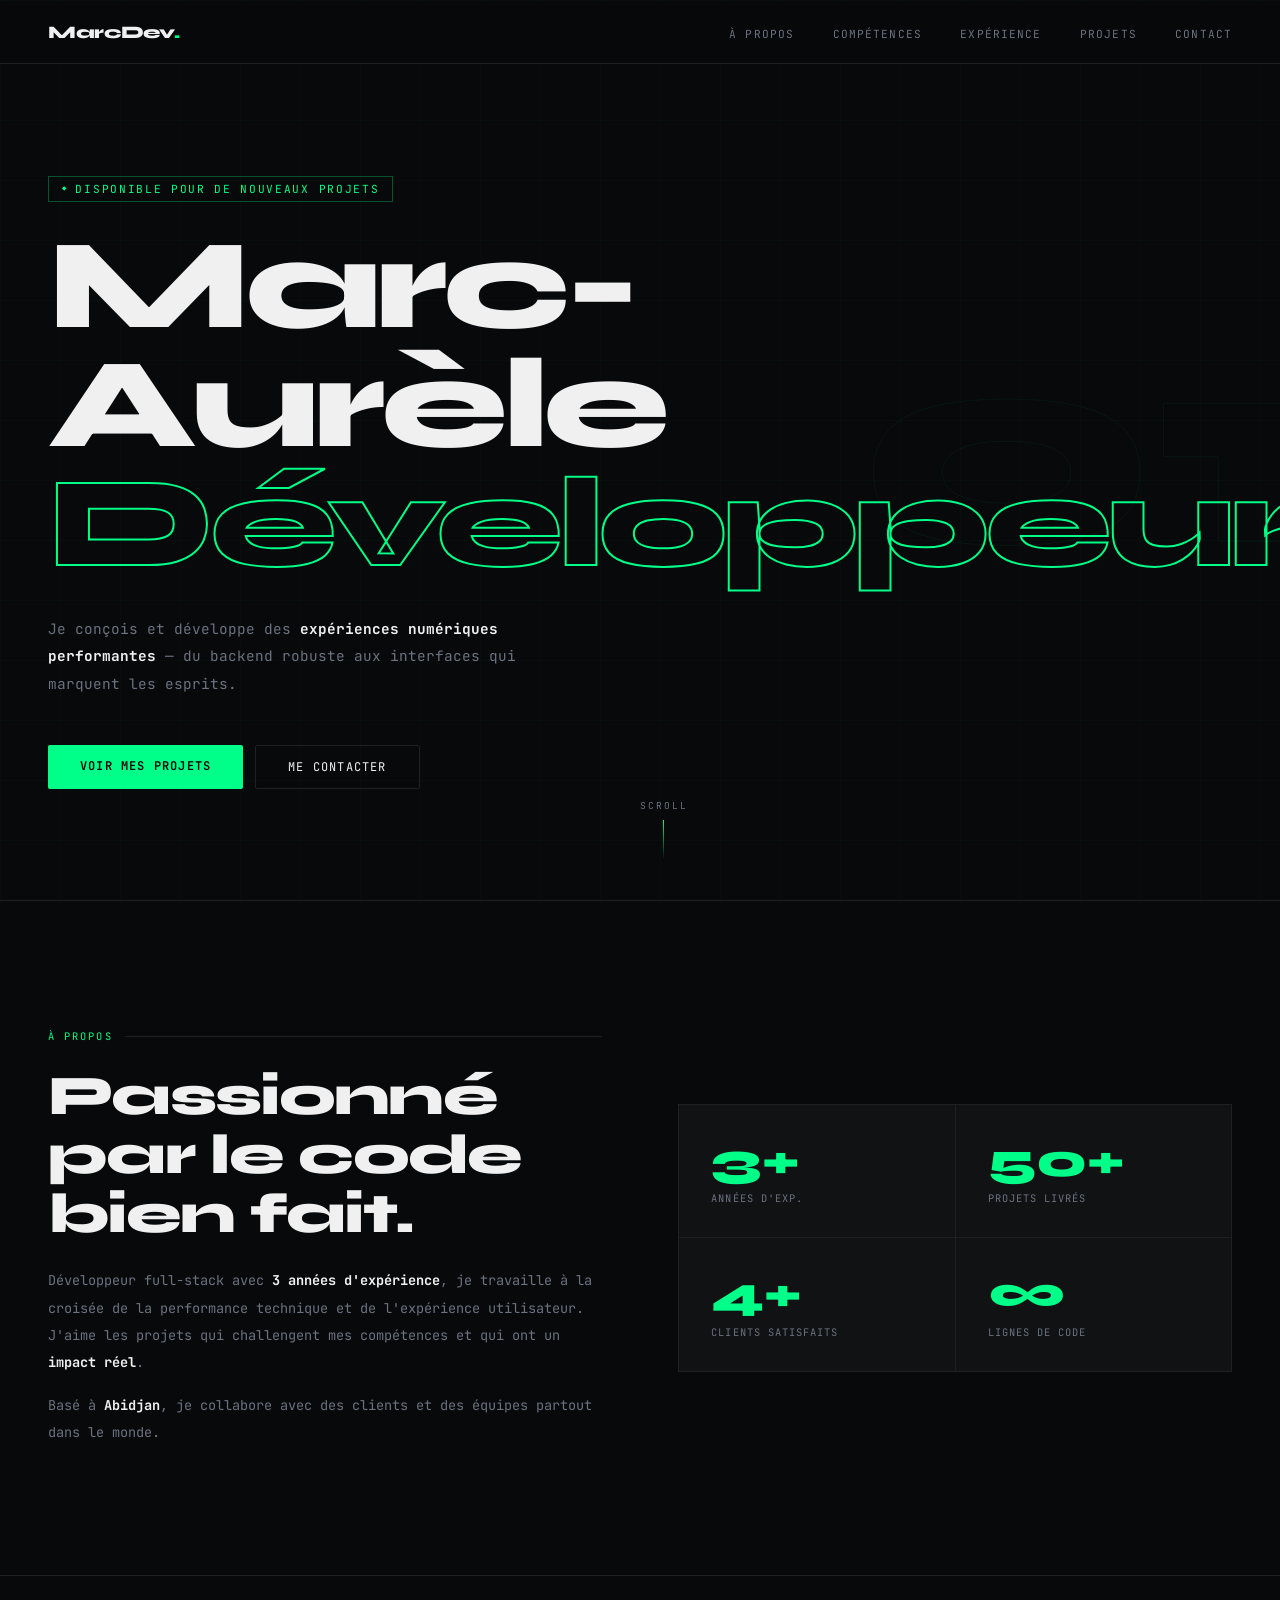
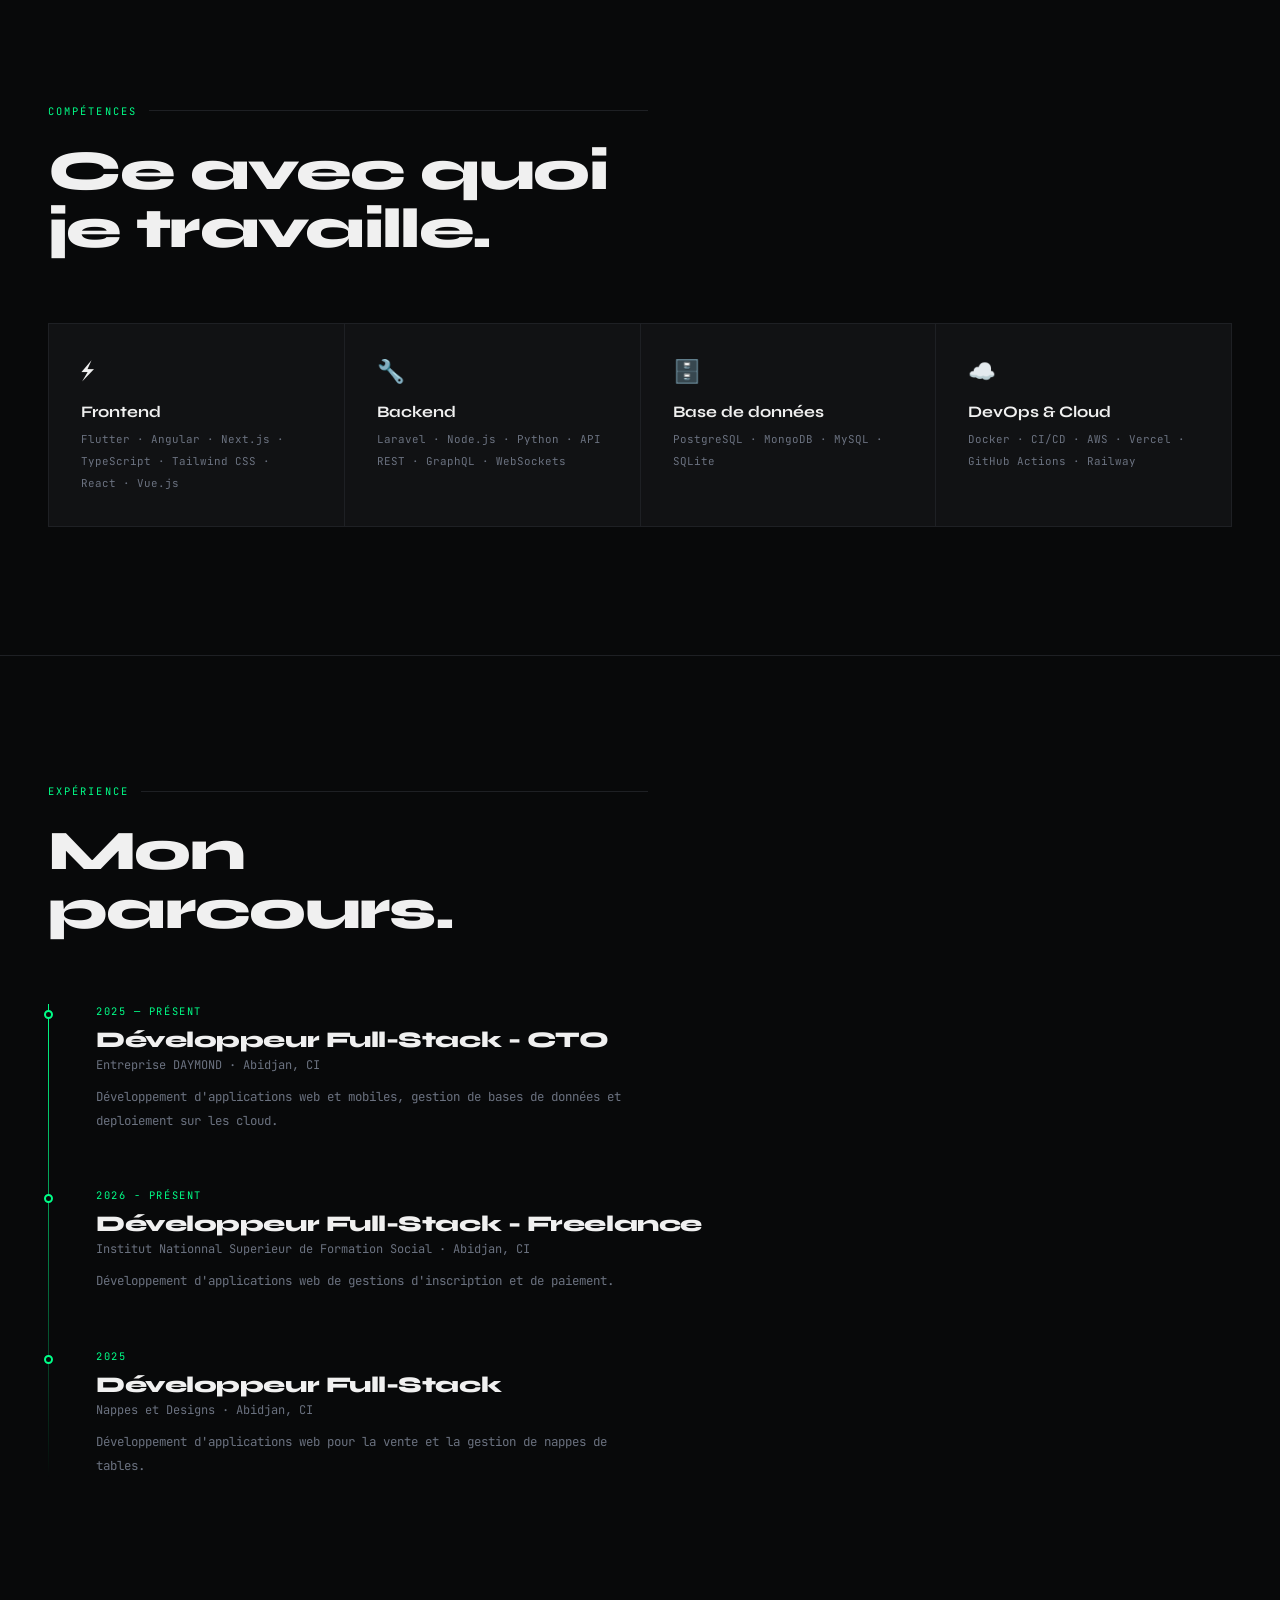
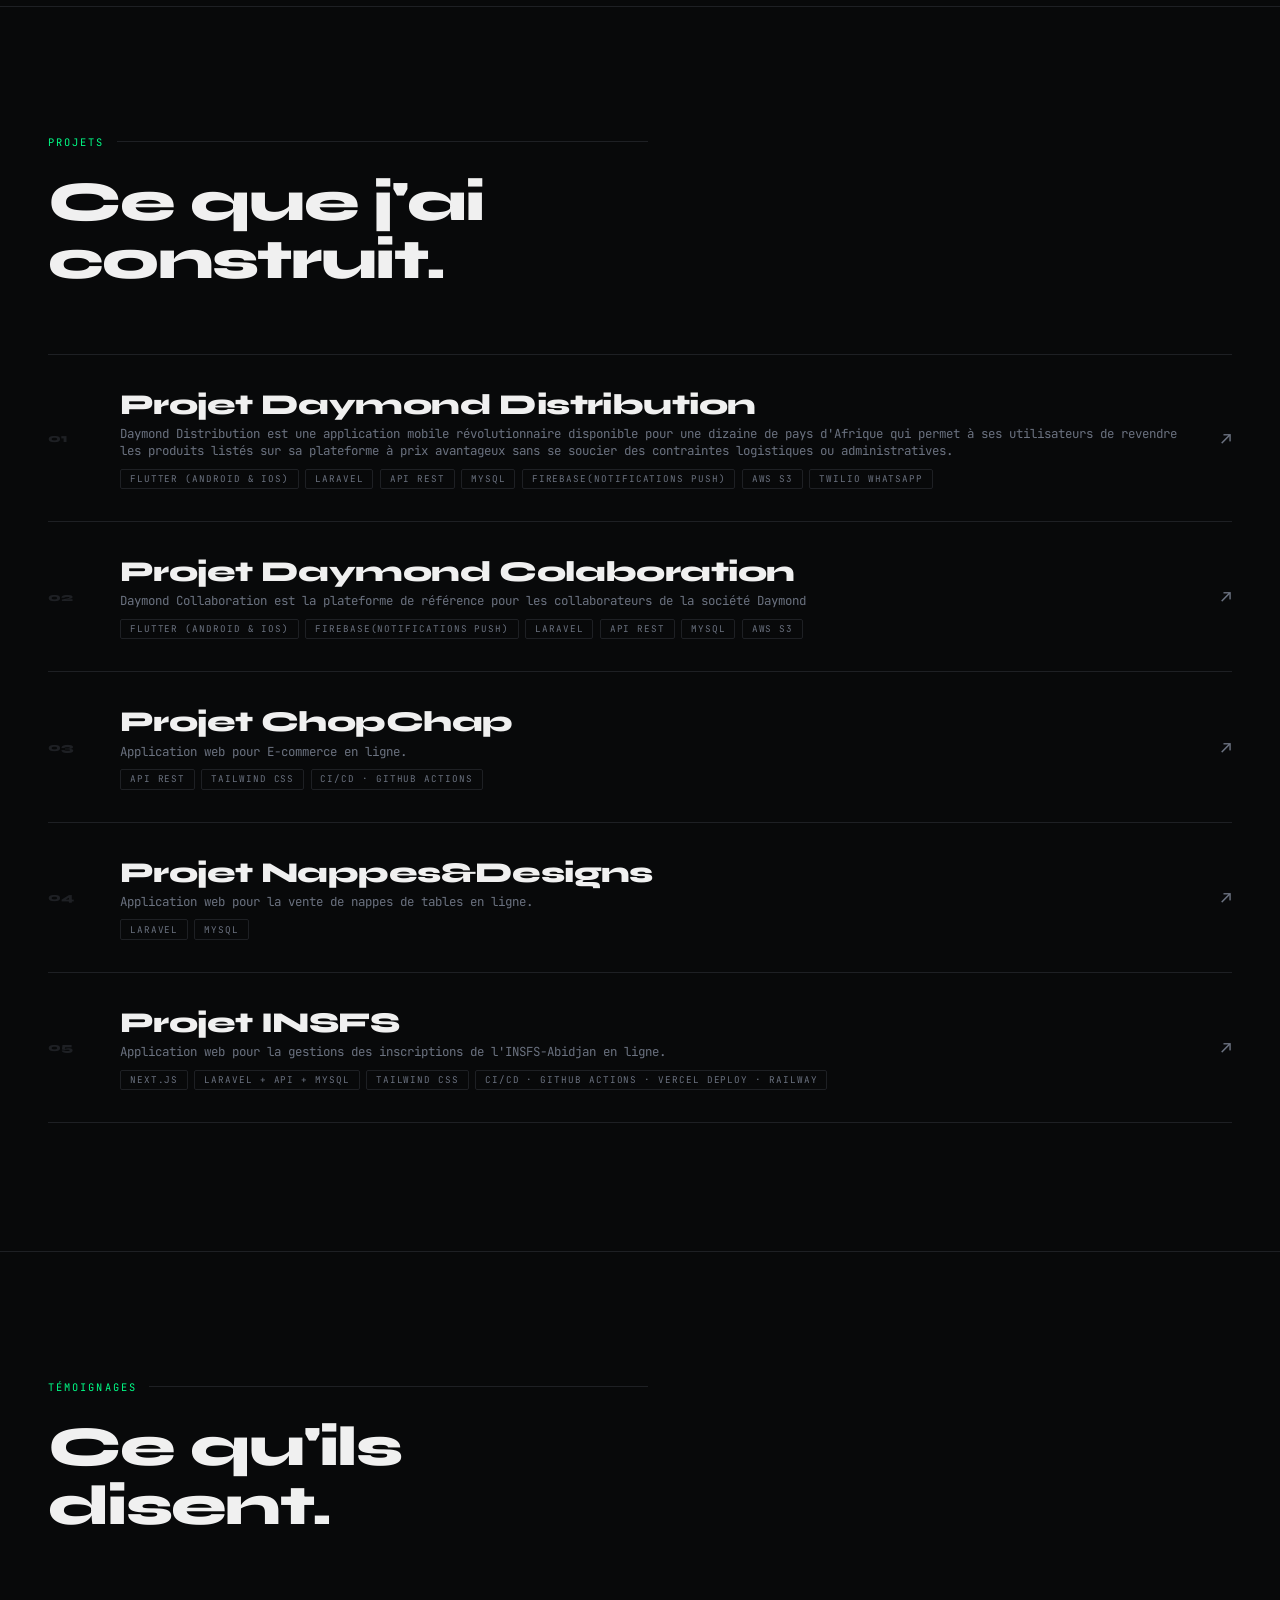
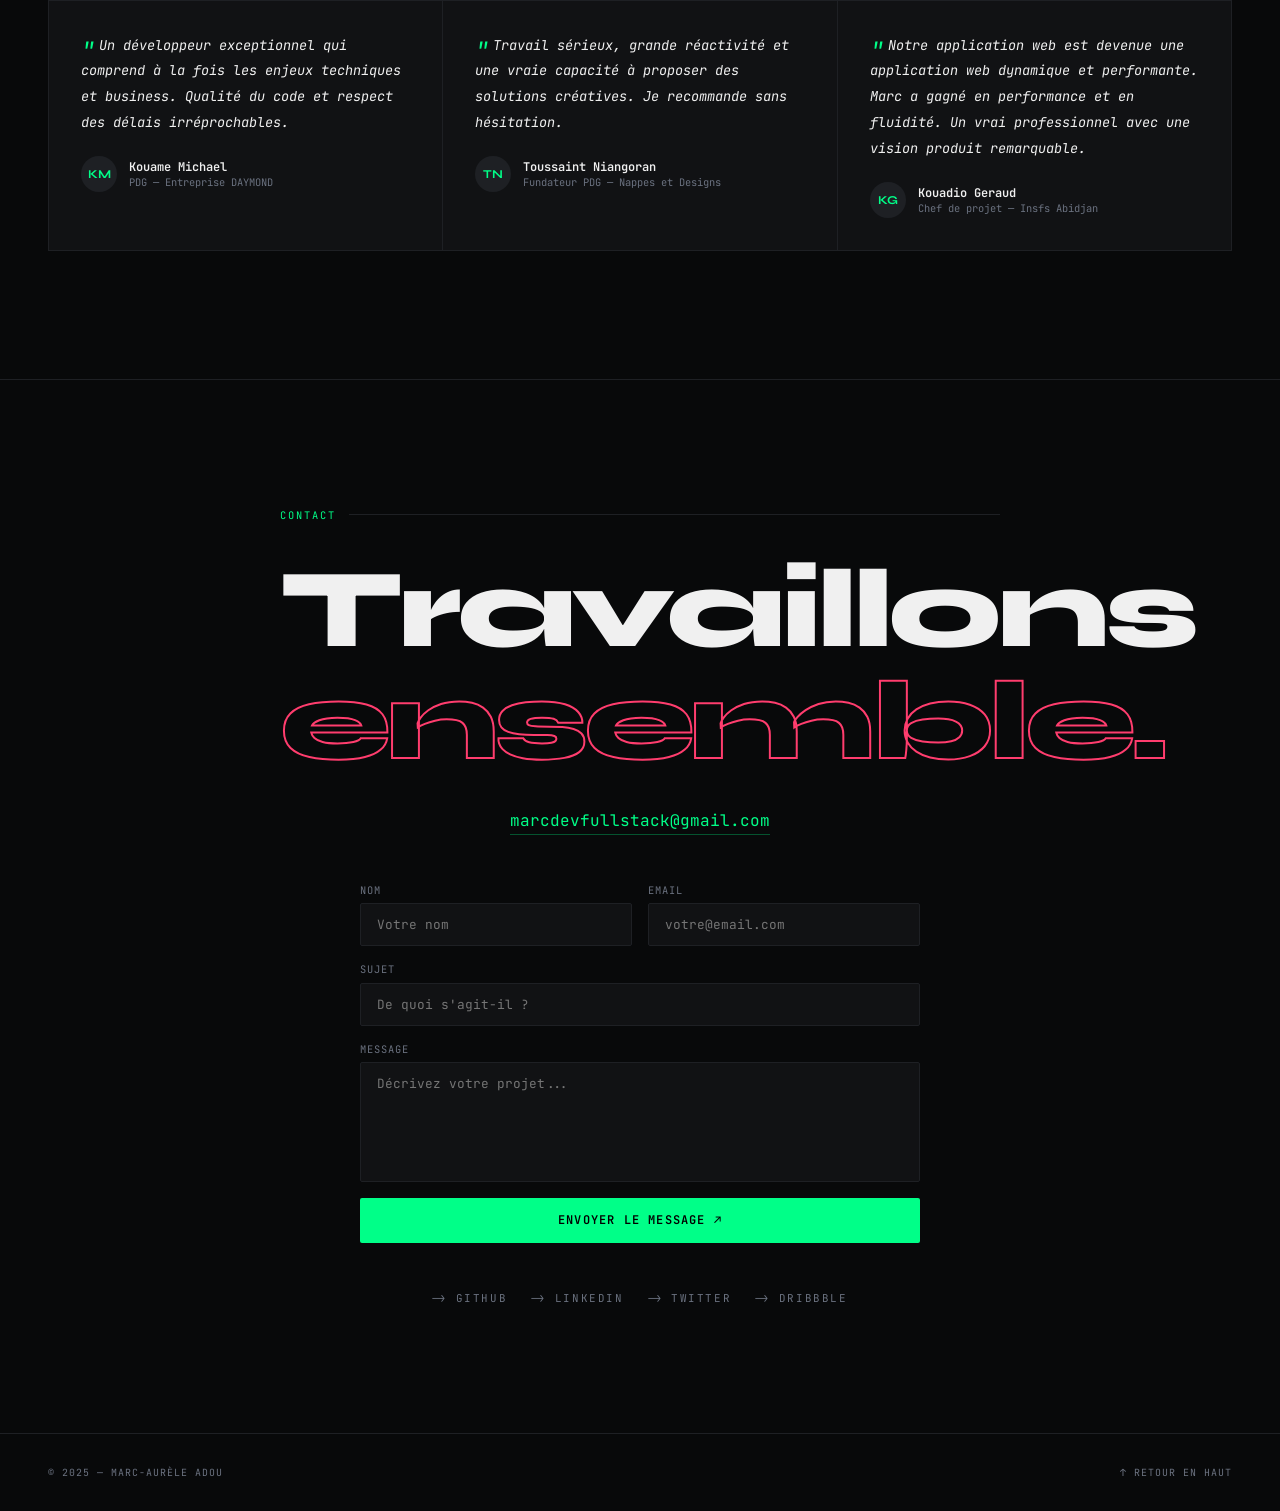
==== index.html @ 82301403 "Premier commit" ====
<!DOCTYPE html>
<html lang="fr">
<head>
  <meta charset="UTF-8" />
  <meta name="viewport" content="width=device-width, initial-scale=1.0" />
  <title>Portfolio — MarcDev - Développeur Full-Stack</title>
  <link href="https://fonts.googleapis.com/css2?family=Syne:wght@400;700;800&family=JetBrains+Mono:wght@300;400;600&display=swap" rel="stylesheet" />
  <style>
    *, *::before, *::after { box-sizing: border-box; margin: 0; padding: 0; }

    :root {
      --bg: #08090a;
      --surface: #111214;
      --border: #1e2024;
      --accent: #00ff88;
      --accent2: #ff3d6e;
      --text: #f0f0f0;
      --muted: #6b7280;
      --display: 'Syne', sans-serif;
      --mono: 'JetBrains Mono', monospace;
      --px: clamp(1.25rem, 5vw, 3rem);
      --section-py: clamp(4rem, 10vw, 8rem);
    }

    html { scroll-behavior: smooth; }
    body { background: var(--bg); color: var(--text); font-family: var(--mono); overflow-x: hidden; }

    ::-webkit-scrollbar { width: 3px; }
    ::-webkit-scrollbar-track { background: var(--bg); }
    ::-webkit-scrollbar-thumb { background: var(--accent); border-radius: 2px; }

    /* GRID BG */
    .grid-bg {
      position: fixed; inset: 0; pointer-events: none; z-index: 0;
      background-image:
        linear-gradient(rgba(0,255,136,0.025) 1px, transparent 1px),
        linear-gradient(90deg, rgba(0,255,136,0.025) 1px, transparent 1px);
      background-size: 60px 60px;
    }

    /* CURSOR – desktop only */
    @media (hover: hover) { body { cursor: none; } .cursor, .cursor-ring { display: block; } }
    .cursor {
      display: none; position: fixed; width: 10px; height: 10px;
      background: var(--accent); border-radius: 50%; pointer-events: none; z-index: 9999;
      transform: translate(-50%,-50%); mix-blend-mode: difference;
      transition: width .2s, height .2s;
    }
    .cursor-ring {
      display: none; position: fixed; width: 34px; height: 34px;
      border: 1px solid rgba(0,255,136,.5); border-radius: 50%;
      pointer-events: none; z-index: 9998; transform: translate(-50%,-50%);
    }
    body.hovering .cursor { width: 18px; height: 18px; }

    /* PROGRESS */
    #progress {
      position: fixed; top: 0; left: 0; height: 2px; z-index: 200; width: 0%;
      background: linear-gradient(90deg, var(--accent), var(--accent2));
      transition: width .1s linear;
    }

    /* NAV */
    nav {
      position: fixed; top: 2px; left: 0; right: 0; z-index: 100;
      display: flex; align-items: center; justify-content: space-between;
      padding: 1.25rem var(--px);
      border-bottom: 1px solid var(--border);
      backdrop-filter: blur(20px);
      background: rgba(8,9,10,.85);
    }
    .nav-logo { font-family: var(--display); font-weight: 800; font-size: 1.1rem; letter-spacing: -.02em; text-decoration: none; color: var(--text); }
    .nav-logo span { color: var(--accent); }
    .nav-links { display: flex; gap: clamp(1rem,3vw,2.5rem); list-style: none; }
    .nav-links a { color: var(--muted); text-decoration: none; font-size: .7rem; letter-spacing: .1em; text-transform: uppercase; transition: color .2s; }
    .nav-links a:hover { color: var(--accent); }

    /* Hamburger */
    .hamburger { display: none; flex-direction: column; gap: 5px; background: none; border: none; cursor: pointer; padding: 4px; }
    .hamburger span { display: block; width: 22px; height: 1.5px; background: var(--text); transition: all .3s; }
    .hamburger.open span:nth-child(1) { transform: translateY(6.5px) rotate(45deg); }
    .hamburger.open span:nth-child(2) { opacity: 0; }
    .hamburger.open span:nth-child(3) { transform: translateY(-6.5px) rotate(-45deg); }

    /* Mobile menu overlay */
    .mobile-menu {
      display: none; position: fixed; inset: 0; z-index: 99;
      background: rgba(8,9,10,.97); backdrop-filter: blur(20px);
      flex-direction: column; align-items: center; justify-content: center; gap: 2.5rem;
    }
    .mobile-menu.open { display: flex; }
    .mobile-menu a { font-family: var(--display); font-size: clamp(2rem,8vw,3.5rem); font-weight: 800; color: var(--text); text-decoration: none; letter-spacing: -.03em; transition: color .2s; }
    .mobile-menu a:hover { color: var(--accent); }

    @media (max-width: 640px) { .nav-links { display: none; } .hamburger { display: flex; } }

    /* ── HERO ── */
    #hero {
      min-height: 100vh; display: flex; align-items: center;
      padding: clamp(6rem,14vw,8rem) var(--px) clamp(3rem,6vw,4rem);
      position: relative; overflow: hidden; z-index: 1;
    }
    .hero-bg-num {
      position: absolute; right: -2vw; top: 50%; transform: translateY(-50%);
      font-family: var(--display); font-size: clamp(8rem,22vw,24rem); font-weight: 800;
      color: transparent; -webkit-text-stroke: 1px rgba(0,255,136,.06);
      pointer-events: none; user-select: none; line-height: 1;
    }
    .hero-content { max-width: min(900px,100%); }
    .hero-badge {
      display: inline-flex; align-items: center; gap: .5rem;
      font-size: clamp(.6rem,1.5vw,.7rem); letter-spacing: .15em; text-transform: uppercase;
      color: var(--accent); border: 1px solid rgba(0,255,136,.3); padding: .3rem .8rem;
      margin-bottom: 1.5rem; animation: fadeUp .8s ease both;
    }
    .hero-badge::before { content: '◆'; font-size: .45rem; }
    h1 {
      font-family: var(--display); font-weight: 800; line-height: .93; letter-spacing: -.04em;
      font-size: clamp(3rem,10vw,8rem); animation: fadeUp .8s .1s ease both;
    }
    h1 .stroke { color: transparent; -webkit-text-stroke: 2px var(--accent); display: block; }
    .hero-desc {
      margin-top: clamp(1.25rem,3vw,2rem); font-size: clamp(.8rem,1.5vw,.9rem);
      color: var(--muted); max-width: 480px; line-height: 1.9;
      animation: fadeUp .8s .2s ease both;
    }
    .hero-desc strong { color: var(--text); }
    .hero-cta { display: flex; flex-wrap: wrap; gap: .75rem; margin-top: clamp(2rem,5vw,3rem); animation: fadeUp .8s .3s ease both; }
    .btn {
      padding: .8rem clamp(1.2rem,3vw,2rem); font-family: var(--mono);
      font-size: clamp(.65rem,1.2vw,.75rem); letter-spacing: .1em; text-transform: uppercase;
      text-decoration: none; transition: all .22s; display: inline-block; border-radius: 2px; white-space: nowrap;
    }
    .btn-primary { background: var(--accent); color: #000; font-weight: 600; }
    .btn-primary:hover { background: #00e07a; transform: translateY(-2px) scale(1.02); }
    .btn-outline { border: 1px solid var(--border); color: var(--text); }
    .btn-outline:hover { border-color: var(--accent); color: var(--accent); transform: translateY(-2px); }

    .scroll-hint {
      position: absolute; bottom: 2.5rem; left: 50%; transform: translateX(-50%);
      display: flex; flex-direction: column; align-items: center; gap: .5rem;
      font-size: .6rem; letter-spacing: .2em; text-transform: uppercase; color: var(--muted);
      animation: fadeUp 1s .6s ease both;
    }
    .scroll-hint::after {
      content: ''; display: block; width: 1px; height: 40px;
      background: linear-gradient(var(--accent), transparent);
      animation: lineDown 1.5s ease infinite;
    }
    @media (max-width: 640px) { .scroll-hint { display: none; } }

    /* ── SHARED ── */
    .section-wrap { position: relative; z-index: 1; }
    .section-label { display: flex; align-items: center; gap: .75rem; font-size: .65rem; letter-spacing: .2em; text-transform: uppercase; color: var(--accent); margin-bottom: 1.5rem; }
    .section-label::after { content: ''; flex: 1; height: 1px; background: var(--border); }
    h2 { font-family: var(--display); font-weight: 800; line-height: 1.05; letter-spacing: -.03em; font-size: clamp(1.8rem,5vw,3.5rem); }

    /* ── ABOUT ── */
    #about { padding: var(--section-py) var(--px); border-top: 1px solid var(--border); }
    .about-grid { display: grid; grid-template-columns: 1fr 1fr; gap: clamp(2rem,6vw,6rem); align-items: center; }
    @media (max-width: 768px) { .about-grid { grid-template-columns: 1fr; } }
    .about-text { font-size: clamp(.78rem,1.4vw,.85rem); color: var(--muted); line-height: 2; margin-top: 1.5rem; }
    .about-text strong { color: var(--text); }
    .stats-grid { display: grid; grid-template-columns: 1fr 1fr; gap: 1px; background: var(--border); border: 1px solid var(--border); }
    .stat { background: var(--surface); padding: clamp(1.25rem,3vw,2rem); transition: background .2s; }
    .stat:hover { background: #16181e; }
    .stat-num { font-family: var(--display); font-size: clamp(2rem,5vw,3rem); font-weight: 800; color: var(--accent); line-height: 1; }
    .stat-label { font-size: .65rem; color: var(--muted); letter-spacing: .1em; text-transform: uppercase; margin-top: .4rem; }

    /* ── SKILLS ── */
    #skills { padding: var(--section-py) var(--px); border-top: 1px solid var(--border); }
    .skills-header { max-width: 600px; margin-bottom: clamp(2.5rem,5vw,4rem); }
    .skills-grid { display: grid; grid-template-columns: repeat(auto-fill, minmax(min(240px,100%),1fr)); gap: 1px; background: var(--border); border: 1px solid var(--border); }
    .skill-card { background: var(--surface); padding: clamp(1.5rem,3vw,2rem); position: relative; overflow: hidden; transition: background .25s; }
    .skill-card::after { content: ''; position: absolute; bottom: 0; left: 0; height: 2px; width: 0; background: var(--accent); transition: width .35s; }
    .skill-card:hover { background: #16181e; }
    .skill-card:hover::after { width: 100%; }
    .skill-icon { font-size: 1.4rem; margin-bottom: 1rem; }
    .skill-name { font-family: var(--display); font-size: 1rem; font-weight: 700; margin-bottom: .5rem; }
    .skill-tech { font-size: .68rem; color: var(--muted); line-height: 2; }

    /* ── EXPERIENCE ── */
    #experience { padding: var(--section-py) var(--px); border-top: 1px solid var(--border); }
    .exp-header { max-width: 600px; margin-bottom: clamp(2.5rem,5vw,4rem); }
    .timeline { position: relative; padding-left: clamp(1.5rem,4vw,3rem); }
    .timeline::before { content: ''; position: absolute; left: 0; top: 0; bottom: 0; width: 1px; background: linear-gradient(var(--accent), transparent); }
    .timeline-item { position: relative; padding-bottom: clamp(2rem,5vw,3.5rem); }
    .timeline-item:last-child { padding-bottom: 0; }
    .timeline-dot { position: absolute; left: calc(-1 * clamp(1.5rem,4vw,3rem) - 4px); top: .35rem; width: 9px; height: 9px; background: var(--bg); border: 2px solid var(--accent); border-radius: 50%; }
    .exp-period { font-size: .65rem; letter-spacing: .15em; text-transform: uppercase; color: var(--accent); margin-bottom: .5rem; }
    .exp-title { font-family: var(--display); font-size: clamp(1.1rem,2.5vw,1.4rem); font-weight: 800; letter-spacing: -.02em; }
    .exp-company { font-size: .75rem; color: var(--muted); margin-top: .25rem; }
    .exp-desc { font-size: .78rem; color: var(--muted); line-height: 1.9; margin-top: .75rem; max-width: 560px; }

    /* ── PROJECTS ── */
    #projects { padding: var(--section-py) var(--px); border-top: 1px solid var(--border); }
    .projects-header { max-width: 600px; margin-bottom: clamp(2.5rem,5vw,4rem); }
    .project-item {
      display: grid; grid-template-columns: 2.5rem 1fr auto;
      align-items: center; gap: clamp(1rem,3vw,2rem);
      padding: clamp(1.25rem,3vw,2rem) 0; border-top: 1px solid var(--border);
      transition: padding-left .22s; cursor: default;
    }
    .project-item:last-child { border-bottom: 1px solid var(--border); }
    .project-item:hover { padding-left: clamp(.5rem,1.5vw,1rem); }
    .project-num { font-family: var(--display); font-size: .75rem; font-weight: 800; color: var(--border); transition: color .2s; }
    .project-item:hover .project-num { color: var(--accent); }
    .project-name { font-family: var(--display); font-weight: 800; letter-spacing: -.02em; font-size: clamp(1.1rem,3vw,1.8rem); }
    .project-desc { font-size: clamp(.7rem,1.3vw,.78rem); color: var(--muted); margin-top: .2rem; }
    .project-tags { display: flex; gap: .4rem; margin-top: .6rem; flex-wrap: wrap; }
    .tag { font-size: .58rem; letter-spacing: .1em; text-transform: uppercase; padding: .2rem .55rem; border: 1px solid var(--border); color: var(--muted); border-radius: 2px; }
    .project-arrow { font-size: 1.1rem; color: var(--muted); text-decoration: none; transition: color .2s, transform .2s; display: inline-block; flex-shrink: 0; }
    .project-item:hover .project-arrow { color: var(--accent); transform: translate(4px,-4px); }
    @media (max-width: 480px) { .project-item { grid-template-columns: 2rem 1fr; } .project-arrow { display: none; } }

    /* ── TESTIMONIALS ── */
    #testimonials { padding: var(--section-py) var(--px); border-top: 1px solid var(--border); }
    .testi-grid { display: grid; grid-template-columns: repeat(auto-fill, minmax(min(300px,100%),1fr)); gap: 1px; background: var(--border); border: 1px solid var(--border); }
    .testi-card { background: var(--surface); padding: clamp(1.5rem,3vw,2rem); transition: background .2s; }
    .testi-card:hover { background: #16181e; }
    .testi-quote { font-size: clamp(.78rem,1.4vw,.85rem); color: var(--text); line-height: 1.9; font-style: italic; }
    .testi-quote::before { content: '"'; color: var(--accent); font-size: 1.5rem; line-height: 0; vertical-align: -.4em; margin-right: .25rem; }
    .testi-author { display: flex; align-items: center; gap: .75rem; margin-top: 1.25rem; }
    .testi-avatar { width: 36px; height: 36px; border-radius: 50%; background: var(--border); display: flex; align-items: center; justify-content: center; font-size: .75rem; font-weight: 700; color: var(--accent); flex-shrink: 0; font-family: var(--display); }
    .testi-name { font-size: .75rem; font-weight: 600; }
    .testi-role { font-size: .65rem; color: var(--muted); }

    /* ── CONTACT ── */
    #contact { padding: var(--section-py) var(--px); border-top: 1px solid var(--border); }
    .contact-inner { max-width: 720px; margin: 0 auto; text-align: center; }
    .contact-big { font-family: var(--display); font-weight: 800; letter-spacing: -.04em; line-height: 1; margin: 2rem 0; font-size: clamp(2.5rem,9vw,7rem); }
    .contact-big span { color: transparent; -webkit-text-stroke: 2px var(--accent2); }
    .contact-email { display: inline-block; font-size: clamp(.85rem,2vw,1rem); color: var(--accent); text-decoration: none; border-bottom: 1px solid rgba(0,255,136,.3); padding-bottom: .2rem; transition: border-color .2s, letter-spacing .2s; }
    .contact-email:hover { border-color: var(--accent); letter-spacing: .02em; }
    .contact-form { display: grid; gap: 1rem; margin-top: 3rem; text-align: left; max-width: 560px; margin-left: auto; margin-right: auto; }
    .form-row { display: grid; grid-template-columns: 1fr 1fr; gap: 1rem; }
    @media (max-width: 480px) { .form-row { grid-template-columns: 1fr; } }
    .form-group { display: flex; flex-direction: column; gap: .4rem; }
    .form-group label { font-size: .65rem; letter-spacing: .1em; text-transform: uppercase; color: var(--muted); }
    .form-group input, .form-group textarea { background: var(--surface); border: 1px solid var(--border); color: var(--text); font-family: var(--mono); font-size: .8rem; padding: .75rem 1rem; outline: none; border-radius: 2px; transition: border-color .2s; resize: none; width: 100%; }
    .form-group input:focus, .form-group textarea:focus { border-color: var(--accent); }
    .form-group textarea { min-height: 120px; }
    .form-submit { background: var(--accent); color: #000; border: none; cursor: pointer; font-family: var(--mono); font-size: .75rem; font-weight: 600; letter-spacing: .1em; text-transform: uppercase; padding: .9rem 2rem; border-radius: 2px; transition: all .2s; width: 100%; }
    .form-submit:hover { background: #00e07a; transform: translateY(-2px); }
    .social-links { display: flex; justify-content: center; gap: clamp(1rem,3vw,1.5rem); margin-top: 3rem; flex-wrap: wrap; }
    .social-link { color: var(--muted); text-decoration: none; font-size: .68rem; letter-spacing: .15em; text-transform: uppercase; display: flex; align-items: center; gap: .35rem; transition: color .2s, transform .2s; }
    .social-link:hover { color: var(--accent); transform: translateY(-2px); }

    /* FOOTER */
    footer { border-top: 1px solid var(--border); position: relative; z-index: 1; padding: clamp(1.25rem,3vw,2rem) var(--px); display: flex; justify-content: space-between; align-items: center; flex-wrap: wrap; gap: .5rem; font-size: .62rem; color: var(--muted); letter-spacing: .1em; text-transform: uppercase; }
    .back-top { color: var(--muted); text-decoration: none; font-size: .62rem; letter-spacing: .1em; text-transform: uppercase; transition: color .2s; }
    .back-top:hover { color: var(--accent); }

    /* REVEAL */
    .reveal { opacity: 0; transform: translateY(36px); transition: opacity .7s ease, transform .7s ease; }
    .reveal.in { opacity: 1; transform: none; }

    @keyframes fadeUp { from { opacity: 0; transform: translateY(28px); } to { opacity: 1; transform: none; } }
    @keyframes lineDown {
      0%  { transform: scaleY(0); transform-origin: top; }
      50% { transform: scaleY(1); transform-origin: top; }
      51% { transform: scaleY(1); transform-origin: bottom; }
      100%{ transform: scaleY(0); transform-origin: bottom; }
    }
  </style>
</head>
<body>

<div id="progress"></div>
<div class="cursor" id="cursor"></div>
<div class="cursor-ring" id="cursor-ring"></div>
<div class="grid-bg"></div>

<!-- Mobile menu -->
<div class="mobile-menu" id="mobile-menu">
  <a href="#about"       onclick="closeMenu()">À propos</a>
  <a href="#skills"      onclick="closeMenu()">Compétences</a>
  <a href="#experience"  onclick="closeMenu()">Expérience</a>
  <a href="#projects"    onclick="closeMenu()">Projets</a>
  <a href="#testimonials"onclick="closeMenu()">Témoignages</a>
  <a href="#contact"     onclick="closeMenu()">Contact</a>
</div>

<nav>
  <a href="#hero" class="nav-logo">MarcDev<span>.</span></a>
  <ul class="nav-links">
    <li><a href="#about">À propos</a></li>
    <li><a href="#skills">Compétences</a></li>
    <li><a href="#experience">Expérience</a></li>
    <li><a href="#projects">Projets</a></li>
    <li><a href="#contact">Contact</a></li>
  </ul>
  <button class="hamburger" id="hamburger" aria-label="Menu" onclick="toggleMenu()">
    <span></span><span></span><span></span>
  </button>
</nav>

<!-- HERO -->
<section id="hero" class="section-wrap">
  <div class="hero-bg-num">01</div>
  <div class="hero-content">
    <div class="hero-badge">Disponible pour de nouveaux projets</div>
    <h1>Marc-Aurèle <span class="stroke">Développeur.</span></h1>
    <p class="hero-desc">Je conçois et développe des <strong>expériences numériques performantes</strong> — du backend robuste aux interfaces qui marquent les esprits.</p>
    <div class="hero-cta">
      <a href="#projects" class="btn btn-primary">Voir mes projets</a>
      <a href="#contact"  class="btn btn-outline">Me contacter</a>
    </div>
  </div>
  <div class="scroll-hint">Scroll</div>
</section>

<!-- ABOUT -->
<section id="about" class="section-wrap">
  <div class="about-grid">
    <div class="reveal">
      <div class="section-label">À propos</div>
      <h2>Passionné par le code bien fait.</h2>
      <p class="about-text">
        Développeur full-stack avec <strong>3 années d'expérience</strong>, je travaille à la croisée de la performance technique et de l'expérience utilisateur. J'aime les projets qui challengent mes compétences et qui ont un <strong>impact réel</strong>.
      </p>
      <p class="about-text" style="margin-top:1rem">Basé à <strong>Abidjan</strong>, je collabore avec des clients et des équipes partout dans le monde.</p>
    </div>
    <div class="reveal" style="transition-delay:.15s">
      <div class="stats-grid">
        <div class="stat"><div class="stat-num">3+</div><div class="stat-label">Années d'exp.</div></div>
        <div class="stat"><div class="stat-num">50+</div><div class="stat-label">Projets livrés</div></div>
        <div class="stat"><div class="stat-num">4+</div><div class="stat-label">Clients satisfaits</div></div>
        <div class="stat"><div class="stat-num">∞</div><div class="stat-label">Lignes de code</div></div>
      </div>
    </div>
  </div>
</section>

<!-- SKILLS -->
<section id="skills" class="section-wrap">
  <div class="skills-header reveal">
    <div class="section-label">Compétences</div>
    <h2>Ce avec quoi je travaille.</h2>
  </div>
  <div class="skills-grid">
    <div class="skill-card reveal" style="transition-delay:0s"><div class="skill-icon">⚡</div><div class="skill-name">Frontend</div><div class="skill-tech">Flutter · Angular · Next.js · TypeScript · Tailwind CSS · React · Vue.js</div></div>
    <div class="skill-card reveal" style="transition-delay:.1s"><div class="skill-icon">🔧</div><div class="skill-name">Backend</div><div class="skill-tech">Laravel ·  Node.js · Python · API REST · GraphQL · WebSockets</div></div>
    <div class="skill-card reveal" style="transition-delay:.2s"><div class="skill-icon">🗄️</div><div class="skill-name">Base de données</div><div class="skill-tech">PostgreSQL · MongoDB · MySQL · SQLite</div></div>
    <div class="skill-card reveal" style="transition-delay:.3s"><div class="skill-icon">☁️</div><div class="skill-name">DevOps & Cloud</div><div class="skill-tech">Docker · CI/CD · AWS · Vercel · GitHub Actions · Railway</div></div>
  </div>
</section>

<!-- EXPERIENCE -->
<section id="experience" class="section-wrap">
  <div class="exp-header reveal">
    <div class="section-label">Expérience</div>
    <h2>Mon parcours.</h2>
  </div>
  <div class="timeline">
    <div class="timeline-item reveal">
      <div class="timeline-dot"></div>
      <div class="exp-period">2025 — Présent</div>
      <div class="exp-title">Développeur Full-Stack - CTO</div> 
      <div class="exp-company">Entreprise DAYMOND  · Abidjan, CI</div>
      <p class="exp-desc">Développement d'applications web et mobiles, gestion de bases de données et deploiement sur les cloud.</p>
    </div>
    <div class="timeline-item reveal" style="transition-delay:.1s">
      <div class="timeline-dot"></div>
      <div class="exp-period">2026 - Présent</div>
      <div class="exp-title">Développeur Full-Stack - Freelance</div>
      <div class="exp-company">Institut Nationnal Superieur de Formation Social · Abidjan, CI</div>
      <p class="exp-desc">Développement d'applications web de gestions d'inscription et de paiement.</p>
    </div>
    <div class="timeline-item reveal" style="transition-delay:.2s">
      <div class="timeline-dot"></div>
      <div class="exp-period">2025</div>
      <div class="exp-title">Développeur Full-Stack</div>
      <div class="exp-company">Nappes et Designs · Abidjan, CI</div>
      <p class="exp-desc">Développement d'applications web pour la vente et la gestion de nappes de tables.</p>
    </div>
  </div>
</section>

<!-- PROJECTS -->
<section id="projects" class="section-wrap">
  <div class="projects-header reveal">
    <div class="section-label">Projets</div>
    <h2>Ce que j'ai construit.</h2>
  </div>
  <div class="project-item reveal">
    <div class="project-num">01</div>
    <div><div class="project-name">Projet Daymond Distribution</div><div class="project-desc">Daymond Distribution est une application mobile révolutionnaire disponible pour une dizaine de pays d'Afrique qui permet à ses utilisateurs de revendre les produits listés sur sa plateforme à prix avantageux sans se soucier des contraintes logistiques ou administratives.</div><div class="project-tags"><span class="tag">Flutter (Android & IOS)</span><span class="tag">Laravel</span><span class="tag">API REST</span><span class="tag">MySQL</span><span class="tag">Firebase(Notifications push)</span><span class="tag">AWS S3</span><span class="tag">Twilio Whatsapp</span></div></div>
    <a href="https://play.google.com/store/apps/details?id=com.daymondboutique.distribution_frontend&pcampaignid=web_share" class="project-arrow">↗</a>
  </div>
  <div class="project-item reveal" style="transition-delay:.1s">
    <div class="project-num">02</div>
    <div><div class="project-name">Projet Daymond Colaboration</div><div class="project-desc">Daymond Collaboration est la plateforme de référence pour les collaborateurs de la société Daymond</div><div class="project-tags"><span class="tag">Flutter (Android & IOS)</span><span class="tag">Firebase(Notifications push)</span><span class="tag">Laravel</span><span class="tag">API REST</span><span class="tag">MysQL</span><span class="tag">AWS S3</span></div></div>
    <a href="https://play.google.com/store/apps/details?id=com.innovat.daymond_collaboration_app&pcampaignid=web_share" class="project-arrow">↗</a>
  </div>
  <div class="project-item reveal" style="transition-delay:.2s">
    <div class="project-num">03</div>
    <div><div class="project-name">Projet ChopChap</div><div class="project-desc">Application web pour E-commerce en ligne.</div><div class="project-tags"><span class="tag">API REST</span><span class="tag">Tailwind CSS</span><span class="tag">CI/CD · GitHub Actions</span></div></div>
    <a href="https://chopchap.com/" class="project-arrow">↗</a>
  </div>
  <div class="project-item reveal" style="transition-delay:.2s">
    <div class="project-num">04</div>
    <div><div class="project-name">Projet Nappes&Designs</div><div class="project-desc">Application web pour la vente de nappes de tables en ligne.</div><div class="project-tags"><span class="tag">Laravel</span><span class="tag">MysQL</span></div></div>
    <a href="https://nappesetdesigns.com/" class="project-arrow">↗</a>
  </div>
  <div class="project-item reveal" style="transition-delay:.2s">
    <div class="project-num">05</div>
    <div><div class="project-name">Projet INSFS</div><div class="project-desc">Application web pour la gestions des inscriptions de l'INSFS-Abidjan en ligne.</div><div class="project-tags"><span class="tag">Next.js</span><span class="tag">Laravel + API + Mysql</span><span class="tag">Tailwind CSS</span><span class="tag">CI/CD · GitHub Actions · vercel deploy · railway</span></div></div>
    <a href="https://insfs-gestion.vercel.app/" class="project-arrow">↗</a>
  </div>
</section>

<!-- TESTIMONIALS -->
<section id="testimonials" class="section-wrap">
  <div class="exp-header reveal">
    <div class="section-label">Témoignages</div>
    <h2>Ce qu'ils disent.</h2>
  </div>
  <div class="testi-grid">
    <div class="testi-card reveal">
      <p class="testi-quote">Un développeur exceptionnel qui comprend à la fois les enjeux techniques et business. Qualité du code et respect des délais irréprochables.</p>
      <div class="testi-author"><div class="testi-avatar">KM</div><div><div class="testi-name">Kouame Michael</div><div class="testi-role">PDG — Entreprise DAYMOND</div></div></div>
    </div>
    <div class="testi-card reveal" style="transition-delay:.1s">
      <p class="testi-quote">Travail sérieux, grande réactivité et une vraie capacité à proposer des solutions créatives. Je recommande sans hésitation.</p>
      <div class="testi-author"><div class="testi-avatar">TN</div><div><div class="testi-name">Toussaint Niangoran</div><div class="testi-role">Fundateur PDG — Nappes et Designs</div></div></div>
    </div>
    <div class="testi-card reveal" style="transition-delay:.2s">
      <p class="testi-quote">Notre application web est devenue une application web dynamique et performante. Marc a gagné en performance et en fluidité. Un vrai professionnel avec une vision produit remarquable.</p>
      <div class="testi-author"><div class="testi-avatar">KG</div><div><div class="testi-name">Kouadio Geraud</div><div class="testi-role">Chef de projet — Insfs Abidjan</div></div></div>
    </div>
  </div>
</section>

<!-- CONTACT -->
<section id="contact" class="section-wrap">
  <div class="contact-inner">
    <div class="reveal">
      <div class="section-label" style="justify-content:center">Contact</div>
      <div class="contact-big">Travaillons<br><span>ensemble.</span></div>
      <a href="mailto:marcdevfullstack@gmail.com" class="contact-email">marcdevfullstack@gmail.com</a>
    </div>
    <form class="contact-form reveal" onsubmit="handleSubmit(event)">
      <div class="form-row">
        <div class="form-group"><label>Nom</label><input type="text" placeholder="Votre nom" required /></div>
        <div class="form-group"><label>Email</label><input type="email" placeholder="votre@email.com" required /></div>
      </div>
      <div class="form-group"><label>Sujet</label><input type="text" placeholder="De quoi s'agit-il ?" required /></div>
      <div class="form-group"><label>Message</label><textarea placeholder="Décrivez votre projet..." required></textarea></div>
      <button type="submit" class="form-submit">Envoyer le message ↗</button>
    </form>
    <div class="social-links reveal">
      <a href="https://github.com/marcdevfullstack-cloud" class="social-link">⟶ GitHub</a>
      <a href="https://www.linkedin.com/in/marc-aur%C3%A8le-adou-5860532b1/" class="social-link">⟶ LinkedIn</a>
      <a href="#" class="social-link">⟶ Twitter</a>
      <a href="#" class="social-link">⟶ Dribbble</a>
    </div>
  </div>
</section>

<footer>
  <span>© 2025 — Marc-Aurèle Adou</span>
  <a href="#hero" class="back-top">↑ Retour en haut</a>
</footer>

<script>
  /* Progress bar */
  const progress = document.getElementById('progress');
  window.addEventListener('scroll', () => {
    progress.style.width = (window.scrollY / (document.body.scrollHeight - window.innerHeight) * 100) + '%';
  });

  /* Custom cursor */
  const cur = document.getElementById('cursor'), ring = document.getElementById('cursor-ring');
  let mx=0,my=0,rx=0,ry=0;
  window.addEventListener('mousemove', e => { mx=e.clientX; my=e.clientY; cur.style.left=mx+'px'; cur.style.top=my+'px'; });
  (function anim(){ rx+=(mx-rx)*.12; ry+=(my-ry)*.12; ring.style.left=rx+'px'; ring.style.top=ry+'px'; requestAnimationFrame(anim); })();
  document.querySelectorAll('a,button,.stat,.skill-card,.project-item').forEach(el => {
    el.addEventListener('mouseenter', () => document.body.classList.add('hovering'));
    el.addEventListener('mouseleave', () => document.body.classList.remove('hovering'));
  });

  /* Scroll reveal */
  const obs = new IntersectionObserver(e => e.forEach(x => { if(x.isIntersecting) x.target.classList.add('in'); }), { threshold:.12 });
  document.querySelectorAll('.reveal').forEach(el => obs.observe(el));

  /* Mobile menu */
  function toggleMenu(){
    const m=document.getElementById('mobile-menu'), h=document.getElementById('hamburger');
    m.classList.toggle('open'); h.classList.toggle('open');
    document.body.style.overflow = m.classList.contains('open') ? 'hidden' : '';
  }
  function closeMenu(){
    document.getElementById('mobile-menu').classList.remove('open');
    document.getElementById('hamburger').classList.remove('open');
    document.body.style.overflow='';
  }

  /* Form */
  function handleSubmit(e){
    e.preventDefault();
    const btn = e.target.querySelector('.form-submit');
    btn.textContent='Message envoyé ✓'; btn.style.background='#00c470'; btn.disabled=true;
    setTimeout(()=>{ btn.textContent='Envoyer le message ↗'; btn.style.background=''; btn.disabled=false; e.target.reset(); }, 3000);
  }
</script>
</body>
</html>
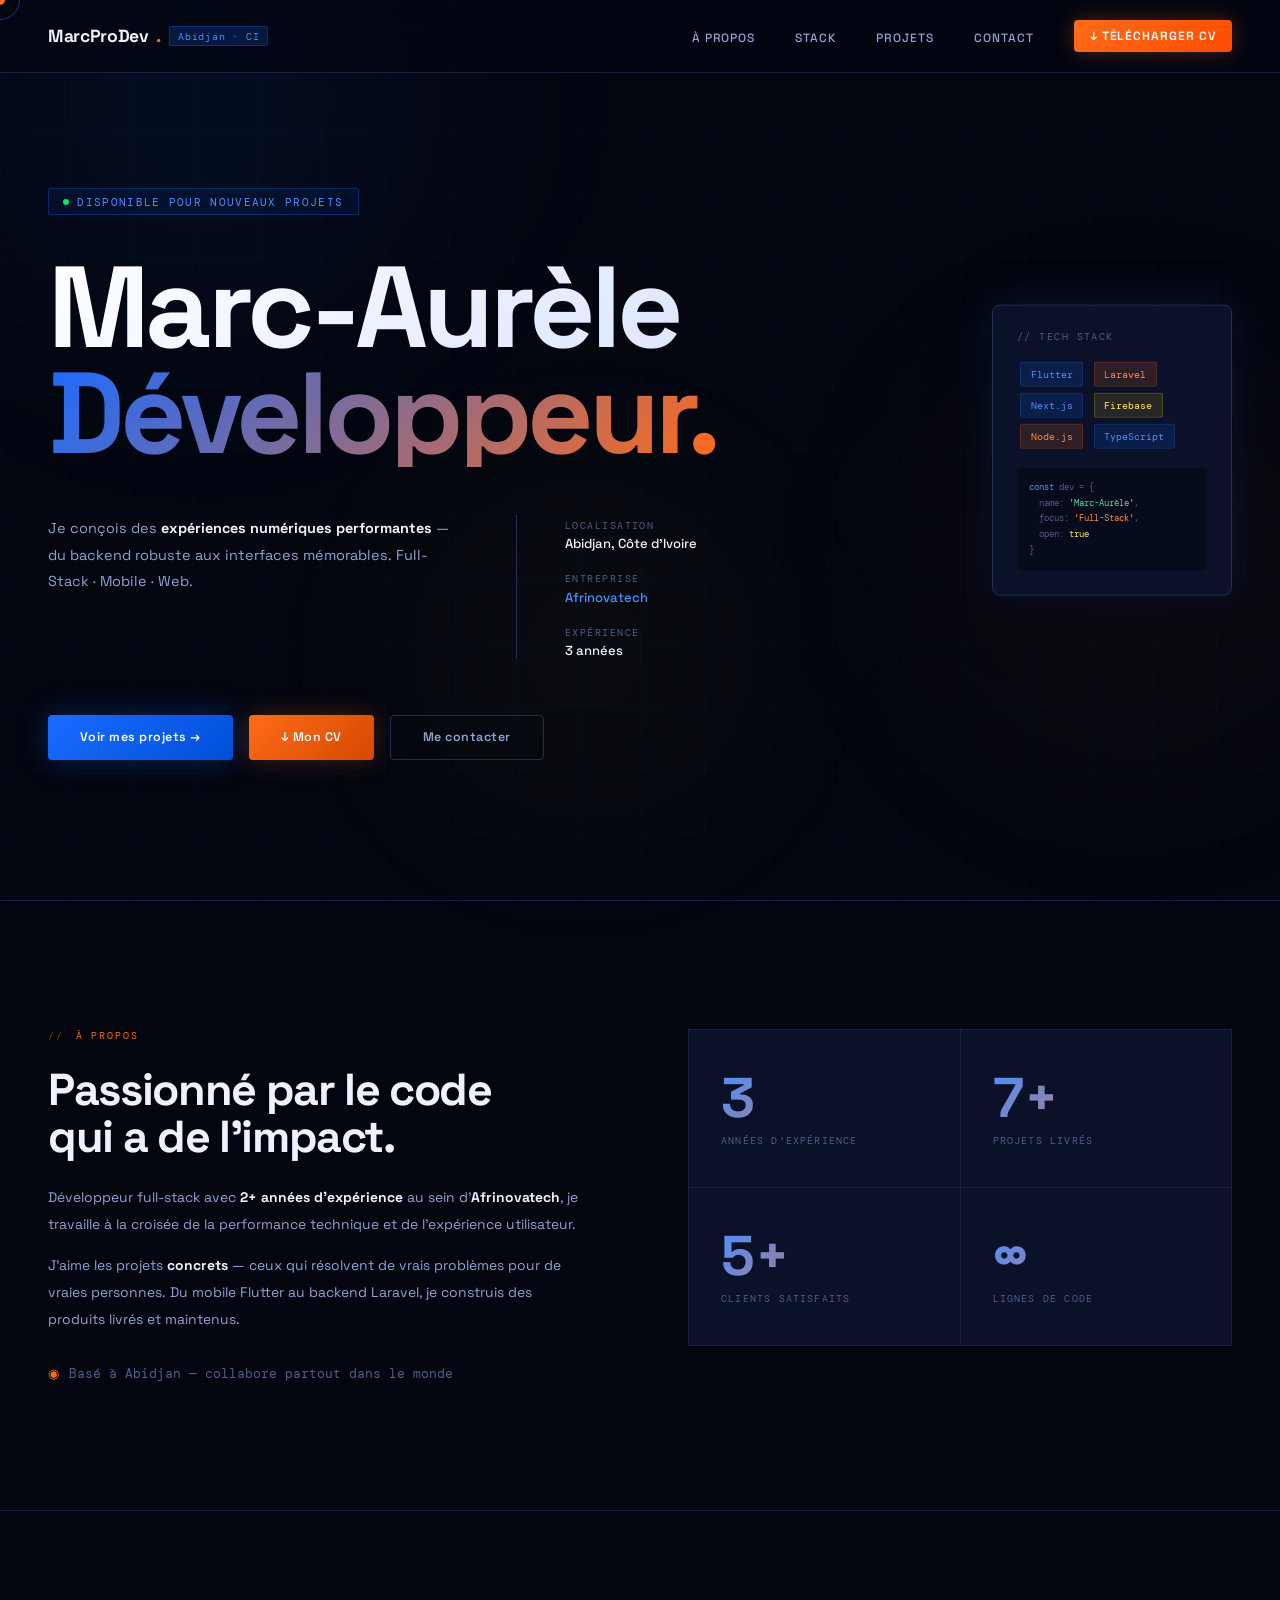
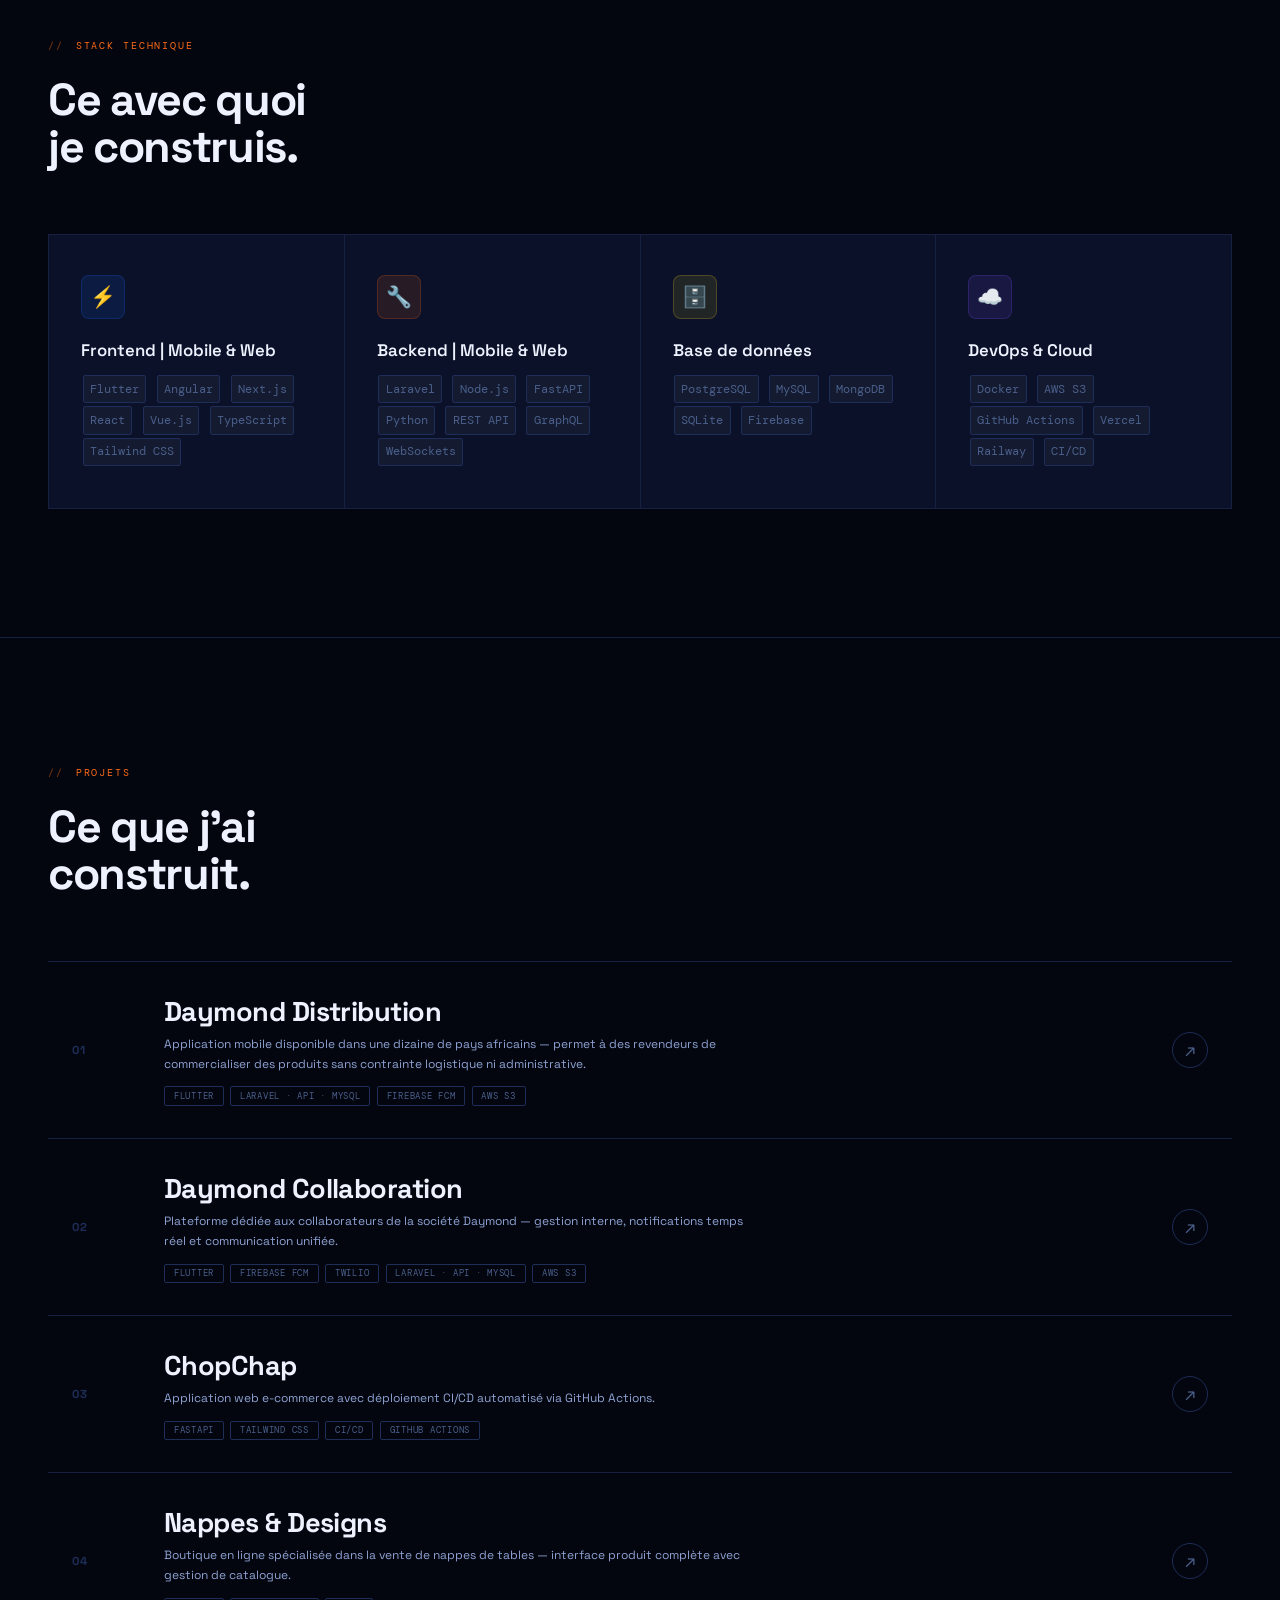
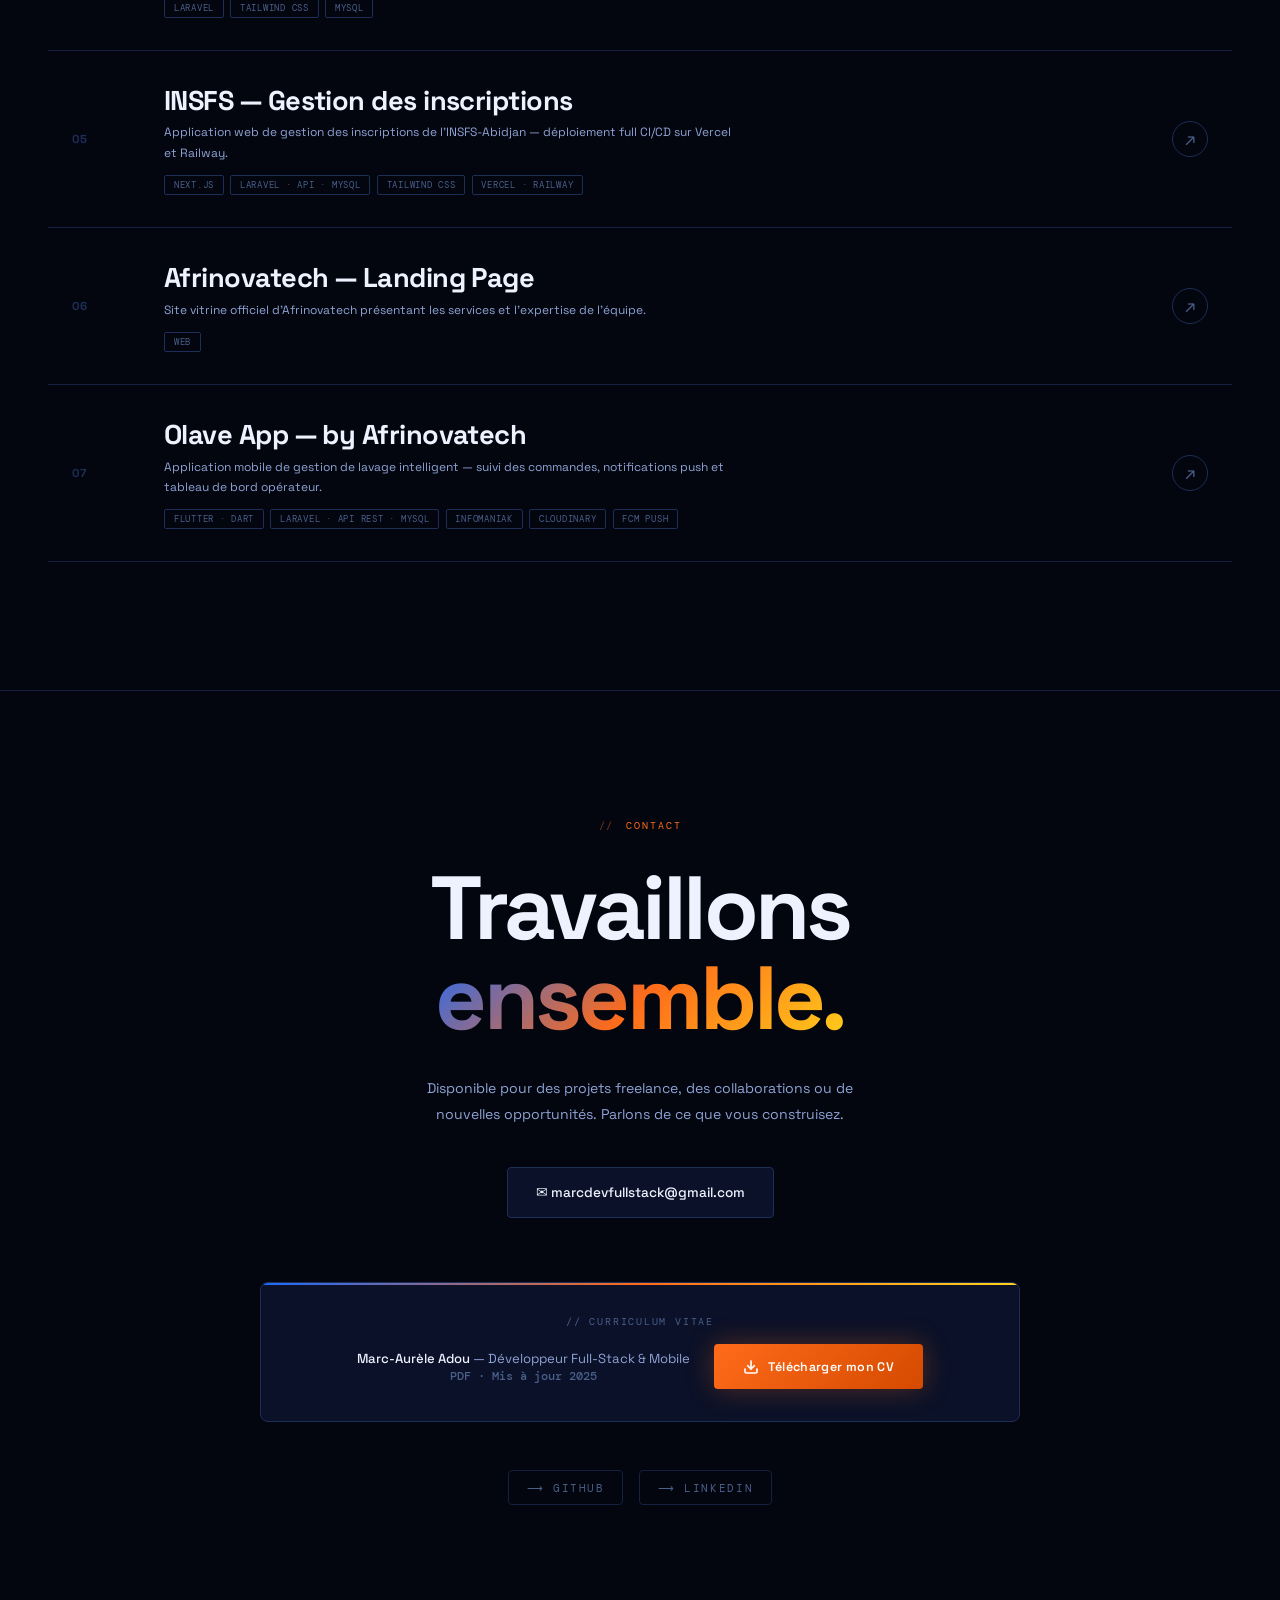
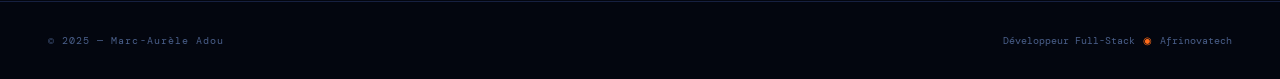
==== commit 2fa7e2ee: "#@" ====
--- a/index.html
+++ b/index.html
@@ -3,506 +3,980 @@
 <head>
   <meta charset="UTF-8" />
   <meta name="viewport" content="width=device-width, initial-scale=1.0" />
-  <title>Portfolio — MarcDev - Développeur Full-Stack</title>
-  <link href="https://fonts.googleapis.com/css2?family=Syne:wght@400;700;800&family=JetBrains+Mono:wght@300;400;600&display=swap" rel="stylesheet" />
+  <title>Marc-Aurèle Adou — Développeur Full-Stack</title>
+  <link href="https://fonts.googleapis.com/css2?family=Clash+Display:wght@400;500;600;700&family=Space+Grotesk:wght@300;400;500;600;700&family=DM+Mono:wght@300;400;500&display=swap" rel="stylesheet" />
   <style>
     *, *::before, *::after { box-sizing: border-box; margin: 0; padding: 0; }
 
     :root {
-      --bg: #08090a;
-      --surface: #111214;
-      --border: #1e2024;
-      --accent: #00ff88;
-      --accent2: #ff3d6e;
-      --text: #f0f0f0;
-      --muted: #6b7280;
-      --display: 'Syne', sans-serif;
-      --mono: 'JetBrains Mono', monospace;
-      --px: clamp(1.25rem, 5vw, 3rem);
-      --section-py: clamp(4rem, 10vw, 8rem);
+      --bg: #03060f;
+      --bg2: #060b1a;
+      --surface: #0a1128;
+      --surface2: #0d1535;
+      --border: #162040;
+      --border2: #1e2e58;
+
+      --blue: #1a6bff;
+      --blue-light: #4d8fff;
+      --blue-glow: rgba(26,107,255,0.18);
+
+      --orange: #ff6b1a;
+      --orange-light: #ff8a45;
+      --orange-glow: rgba(255,107,26,0.18);
+
+      --yellow: #ffd21a;
+      --yellow-light: #ffe566;
+      --yellow-glow: rgba(255,210,26,0.15);
+
+      --text: #eef2ff;
+      --text2: #8fa3d4;
+      --text3: #4a5f8a;
+
+      --font-display: 'Clash Display', 'Space Grotesk', sans-serif;
+      --font-body: 'Space Grotesk', sans-serif;
+      --font-mono: 'DM Mono', monospace;
+
+      --radius: 4px;
     }
 
     html { scroll-behavior: smooth; }
-    body { background: var(--bg); color: var(--text); font-family: var(--mono); overflow-x: hidden; }
-
+
+    body {
+      background: var(--bg);
+      color: var(--text);
+      font-family: var(--font-body);
+      overflow-x: hidden;
+      cursor: none;
+    }
+
+    /* ─── CURSOR ─── */
+    #cursor {
+      position: fixed; width: 10px; height: 10px;
+      background: var(--orange); border-radius: 50%;
+      pointer-events: none; z-index: 9999;
+      transform: translate(-50%,-50%);
+      transition: transform 0.1s, background 0.2s;
+      mix-blend-mode: screen;
+    }
+    #cursor-ring {
+      position: fixed; width: 40px; height: 40px;
+      border: 1.5px solid rgba(26,107,255,0.5);
+      border-radius: 50%; pointer-events: none; z-index: 9998;
+      transform: translate(-50%,-50%);
+    }
+    body:has(a:hover) #cursor { background: var(--yellow); transform: translate(-50%,-50%) scale(1.6); }
+    body:has(a:hover) #cursor-ring { border-color: var(--yellow); transform: translate(-50%,-50%) scale(1.2); }
+
+    /* ─── BACKGROUND ─── */
+    .bg-orb {
+      position: fixed; border-radius: 50%;
+      pointer-events: none; filter: blur(100px); z-index: 0;
+    }
+    .bg-orb-1 {
+      width: 600px; height: 600px;
+      background: radial-gradient(circle, rgba(26,107,255,0.12) 0%, transparent 70%);
+      top: -200px; left: -100px;
+    }
+    .bg-orb-2 {
+      width: 500px; height: 500px;
+      background: radial-gradient(circle, rgba(255,107,26,0.09) 0%, transparent 70%);
+      bottom: 10%; right: -100px;
+    }
+    .bg-orb-3 {
+      width: 400px; height: 400px;
+      background: radial-gradient(circle, rgba(255,210,26,0.07) 0%, transparent 70%);
+      top: 50%; left: 30%;
+    }
+    .grid-bg {
+      position: fixed; inset: 0; z-index: 0;
+      background-image:
+        linear-gradient(rgba(26,107,255,0.04) 1px, transparent 1px),
+        linear-gradient(90deg, rgba(26,107,255,0.04) 1px, transparent 1px);
+      background-size: 64px 64px;
+    }
+
+    /* ─── NAV ─── */
+    nav {
+      position: fixed; top: 0; left: 0; right: 0; z-index: 200;
+      display: flex; align-items: center; justify-content: space-between;
+      padding: 1.25rem 3rem;
+      border-bottom: 1px solid var(--border);
+      backdrop-filter: blur(24px) saturate(1.5);
+      background: rgba(3,6,15,0.75);
+    }
+    .nav-logo {
+      font-family: var(--font-display);
+      font-size: 1.1rem; font-weight: 700;
+      letter-spacing: -0.02em;
+      display: flex; align-items: center; gap: 0.5rem;
+    }
+    .nav-logo .dot { color: var(--orange); }
+    .nav-logo .badge {
+      font-family: var(--font-mono); font-size: 0.6rem;
+      font-weight: 400; padding: 0.15rem 0.5rem;
+      background: var(--blue-glow);
+      border: 1px solid rgba(26,107,255,0.3);
+      color: var(--blue-light); border-radius: 2px;
+      letter-spacing: 0.08em;
+    }
+    nav ul { list-style: none; display: flex; gap: 2.5rem; align-items: center; }
+    nav a {
+      color: var(--text2); text-decoration: none;
+      font-size: 0.75rem; letter-spacing: 0.08em;
+      text-transform: uppercase; font-weight: 500;
+      transition: color 0.2s;
+    }
+    nav a:hover { color: var(--text); }
+    .nav-cv {
+      display: inline-flex; align-items: center; gap: 0.5rem;
+      padding: 0.5rem 1rem;
+      background: linear-gradient(135deg, var(--orange), #ff4d00);
+      color: #fff !important; font-weight: 600 !important;
+      border-radius: var(--radius);
+      box-shadow: 0 0 20px rgba(255,107,26,0.3);
+      transition: all 0.2s !important;
+    }
+    .nav-cv:hover { transform: translateY(-2px); box-shadow: 0 4px 28px rgba(255,107,26,0.45) !important; }
+
+    /* ─── SECTION WRAPPERS ─── */
+    section { position: relative; z-index: 1; }
+
+    /* ─── HERO ─── */
+    #hero {
+      min-height: 100vh;
+      display: flex; flex-direction: column; justify-content: center;
+      padding: 7rem 3rem 4rem;
+      overflow: hidden;
+    }
+    .hero-availability {
+      display: inline-flex; align-items: center; gap: 0.5rem;
+      font-family: var(--font-mono); font-size: 0.68rem;
+      letter-spacing: 0.12em; text-transform: uppercase;
+      color: var(--blue-light);
+      padding: 0.35rem 0.9rem;
+      border: 1px solid rgba(26,107,255,0.3);
+      background: rgba(26,107,255,0.07);
+      border-radius: 2px; margin-bottom: 2.5rem;
+      width: fit-content;
+      animation: fadeUp 0.7s ease both;
+    }
+    .hero-availability .pulse {
+      width: 6px; height: 6px; background: #00e676;
+      border-radius: 50%; animation: pulse 2s infinite;
+    }
+    @keyframes pulse {
+      0%,100% { box-shadow: 0 0 0 0 rgba(0,230,118,0.5); }
+      50% { box-shadow: 0 0 0 6px rgba(0,230,118,0); }
+    }
+
+    .hero-title {
+      font-family: var(--font-display);
+      font-size: clamp(4rem, 9vw, 9rem);
+      font-weight: 700;
+      line-height: 0.92;
+      letter-spacing: -0.04em;
+      animation: fadeUp 0.7s 0.08s ease both;
+    }
+    .hero-title .name-line {
+      display: block;
+      background: linear-gradient(135deg, #fff 0%, #c4d4ff 100%);
+      -webkit-background-clip: text; -webkit-text-fill-color: transparent;
+      background-clip: text;
+    }
+    .hero-title .role-line {
+      display: block;
+      background: linear-gradient(135deg, var(--blue) 0%, var(--orange) 60%, var(--yellow) 100%);
+      -webkit-background-clip: text; -webkit-text-fill-color: transparent;
+      background-clip: text;
+    }
+
+    .hero-sub {
+      display: flex; align-items: flex-start; gap: 3rem;
+      margin-top: 3rem;
+      animation: fadeUp 0.7s 0.16s ease both;
+    }
+    .hero-desc {
+      font-size: 0.9rem; color: var(--text2);
+      line-height: 1.85; max-width: 420px;
+    }
+    .hero-desc strong { color: var(--text); }
+    .hero-divider { width: 1px; background: var(--border2); align-self: stretch; flex-shrink: 0; }
+    .hero-meta {
+      display: flex; flex-direction: column; gap: 1.25rem;
+      padding-top: 0.25rem;
+    }
+    .hero-meta-item {
+      display: flex; flex-direction: column; gap: 0.2rem;
+    }
+    .hero-meta-label {
+      font-family: var(--font-mono); font-size: 0.6rem;
+      color: var(--text3); letter-spacing: 0.15em; text-transform: uppercase;
+    }
+    .hero-meta-val { font-size: 0.82rem; font-weight: 500; color: var(--text); }
+    .hero-meta-val.accent { color: var(--blue-light); }
+
+    .hero-cta {
+      display: flex; gap: 1rem; margin-top: 3.5rem;
+      animation: fadeUp 0.7s 0.24s ease both;
+    }
+    .btn {
+      display: inline-flex; align-items: center; gap: 0.5rem;
+      padding: 0.85rem 2rem; font-family: var(--font-body);
+      font-size: 0.78rem; font-weight: 600; text-decoration: none;
+      border-radius: var(--radius); letter-spacing: 0.04em;
+      transition: all 0.22s; cursor: none;
+    }
+    .btn-blue {
+      background: linear-gradient(135deg, var(--blue), #0050d8);
+      color: #fff;
+      box-shadow: 0 0 30px rgba(26,107,255,0.3);
+    }
+    .btn-blue:hover { transform: translateY(-3px); box-shadow: 0 6px 36px rgba(26,107,255,0.45); }
+    .btn-ghost {
+      border: 1px solid var(--border2); color: var(--text2);
+    }
+    .btn-ghost:hover { border-color: rgba(255,107,26,0.5); color: var(--orange-light); }
+    .btn-cv-hero {
+      background: linear-gradient(135deg, var(--orange), #d44a00);
+      color: #fff;
+      box-shadow: 0 0 24px rgba(255,107,26,0.25);
+    }
+    .btn-cv-hero:hover { transform: translateY(-3px); box-shadow: 0 6px 32px rgba(255,107,26,0.4); }
+
+    /* ─── FLOATING CARD ─── */
+    .hero-card {
+      position: absolute; right: 3rem; top: 50%;
+      transform: translateY(-50%);
+      background: var(--surface);
+      border: 1px solid var(--border2);
+      border-radius: 8px; padding: 1.5rem;
+      width: 240px;
+      animation: floatCard 6s ease-in-out infinite;
+      box-shadow: 0 20px 60px rgba(0,0,0,0.4), 0 0 40px var(--blue-glow);
+    }
+    @keyframes floatCard {
+      0%,100% { transform: translateY(-50%) translateY(0); }
+      50% { transform: translateY(-50%) translateY(-12px); }
+    }
+    .hero-card-title { font-family: var(--font-mono); font-size: 0.6rem; color: var(--text3); letter-spacing: 0.15em; text-transform: uppercase; margin-bottom: 1rem; }
+    .skill-pill {
+      display: inline-flex; align-items: center; gap: 0.35rem;
+      font-size: 0.65rem; padding: 0.3rem 0.6rem;
+      border-radius: 2px; margin: 0.2rem;
+      font-family: var(--font-mono); font-weight: 400;
+    }
+    .pill-blue { background: rgba(26,107,255,0.15); color: var(--blue-light); border: 1px solid rgba(26,107,255,0.2); }
+    .pill-orange { background: rgba(255,107,26,0.15); color: var(--orange-light); border: 1px solid rgba(255,107,26,0.2); }
+    .pill-yellow { background: rgba(255,210,26,0.12); color: var(--yellow-light); border: 1px solid rgba(255,210,26,0.2); }
+    .hero-card-code {
+      margin-top: 1rem; padding: 0.75rem;
+      background: rgba(0,0,0,0.3); border-radius: 4px;
+      font-family: var(--font-mono); font-size: 0.58rem;
+      line-height: 1.7; color: var(--text3);
+    }
+    .hero-card-code .c-blue { color: var(--blue-light); }
+    .hero-card-code .c-orange { color: var(--orange-light); }
+    .hero-card-code .c-yellow { color: var(--yellow-light); }
+    .hero-card-code .c-green { color: #52d9a0; }
+
+    /* ─── ABOUT ─── */
+    #about {
+      padding: 8rem 3rem;
+      border-top: 1px solid var(--border);
+      display: grid;
+      grid-template-columns: 1fr 1fr;
+      gap: 6rem; align-items: start;
+    }
+    .section-eyebrow {
+      display: flex; align-items: center; gap: 0.75rem;
+      font-family: var(--font-mono); font-size: 0.65rem;
+      letter-spacing: 0.18em; text-transform: uppercase;
+      color: var(--orange); margin-bottom: 1.5rem;
+    }
+    .section-eyebrow::before { content: '//'; opacity: 0.5; }
+    h2.section-title {
+      font-family: var(--font-display);
+      font-size: clamp(2rem, 3.5vw, 3.2rem);
+      font-weight: 700; line-height: 1.05;
+      letter-spacing: -0.03em;
+    }
+    .about-text {
+      font-size: 0.87rem; color: var(--text2);
+      line-height: 1.95; margin-top: 1.5rem;
+    }
+    .about-text strong { color: var(--text); }
+    .about-text + .about-text { margin-top: 0.85rem; }
+
+    .about-location {
+      display: flex; align-items: center; gap: 0.6rem;
+      margin-top: 2rem; font-size: 0.8rem; color: var(--text3);
+      font-family: var(--font-mono);
+    }
+    .about-location .loc-pin { color: var(--orange); }
+
+    .stats-grid {
+      display: grid; grid-template-columns: 1fr 1fr;
+      gap: 1px; background: var(--border);
+      border: 1px solid var(--border);
+    }
+    .stat {
+      background: var(--surface);
+      padding: 2.5rem 2rem;
+      position: relative; overflow: hidden;
+      transition: background 0.25s;
+    }
+    .stat::after {
+      content: ''; position: absolute;
+      top: 0; left: 0; right: 0; height: 2px;
+      background: linear-gradient(90deg, var(--blue), var(--orange));
+      transform: scaleX(0); transform-origin: left;
+      transition: transform 0.3s ease;
+    }
+    .stat:hover::after { transform: scaleX(1); }
+    .stat:hover { background: var(--surface2); }
+    .stat-num {
+      font-family: var(--font-display);
+      font-size: 3.5rem; font-weight: 700; line-height: 1;
+      background: linear-gradient(135deg, var(--blue-light), var(--orange));
+      -webkit-background-clip: text; -webkit-text-fill-color: transparent;
+      background-clip: text;
+    }
+    .stat-label {
+      font-family: var(--font-mono); font-size: 0.62rem;
+      color: var(--text3); letter-spacing: 0.12em;
+      text-transform: uppercase; margin-top: 0.5rem;
+    }
+
+    /* ─── SKILLS ─── */
+    #skills {
+      padding: 8rem 3rem;
+      border-top: 1px solid var(--border);
+    }
+    .skills-head { margin-bottom: 4rem; }
+    .skills-grid {
+      display: grid;
+      grid-template-columns: repeat(auto-fill, minmax(280px, 1fr));
+      gap: 1px; background: var(--border);
+      border: 1px solid var(--border);
+    }
+    .skill-card {
+      background: var(--surface);
+      padding: 2.5rem 2rem;
+      position: relative; overflow: hidden;
+      transition: background 0.25s;
+    }
+    .skill-card:hover { background: var(--surface2); }
+    .skill-card::before {
+      content: ''; position: absolute;
+      bottom: 0; left: 0; right: 0; height: 1px;
+      background: linear-gradient(90deg, var(--blue), var(--orange), var(--yellow));
+      opacity: 0; transition: opacity 0.3s;
+    }
+    .skill-card:hover::before { opacity: 1; }
+    .skill-icon-wrap {
+      width: 44px; height: 44px; border-radius: 8px;
+      display: flex; align-items: center; justify-content: center;
+      font-size: 1.3rem; margin-bottom: 1.25rem;
+    }
+    .icon-blue { background: rgba(26,107,255,0.12); border: 1px solid rgba(26,107,255,0.2); }
+    .icon-orange { background: rgba(255,107,26,0.12); border: 1px solid rgba(255,107,26,0.2); }
+    .icon-yellow { background: rgba(255,210,26,0.1); border: 1px solid rgba(255,210,26,0.2); }
+    .icon-purple { background: rgba(130,80,255,0.12); border: 1px solid rgba(130,80,255,0.2); }
+    .skill-name {
+      font-family: var(--font-display);
+      font-size: 1.05rem; font-weight: 600;
+      margin-bottom: 0.75rem;
+    }
+    .skill-list {
+      font-size: 0.72rem; color: var(--text3);
+      line-height: 2; font-family: var(--font-mono);
+    }
+    .skill-list .tag-inline {
+      display: inline-block;
+      background: rgba(255,255,255,0.04);
+      border: 1px solid var(--border2);
+      padding: 0.1rem 0.4rem; border-radius: 2px;
+      margin: 0.1rem;
+    }
+
+    /* ─── PROJECTS ─── */
+    #projects {
+      padding: 8rem 3rem;
+      border-top: 1px solid var(--border);
+    }
+    .projects-head { margin-bottom: 4rem; }
+    .project-item {
+      display: grid;
+      grid-template-columns: 60px 1fr auto;
+      align-items: center; gap: 2rem;
+      padding: 2rem 1.5rem;
+      border-top: 1px solid var(--border);
+      transition: all 0.25s;
+      position: relative; overflow: hidden;
+    }
+    .project-item::before {
+      content: ''; position: absolute;
+      left: 0; top: 0; bottom: 0; width: 2px;
+      background: linear-gradient(180deg, var(--blue), var(--orange));
+      transform: scaleY(0); transform-origin: bottom;
+      transition: transform 0.3s ease;
+    }
+    .project-item:hover::before { transform: scaleY(1); }
+    .project-item:last-child { border-bottom: 1px solid var(--border); }
+    .project-item:hover { background: rgba(255,255,255,0.018); padding-left: 2rem; }
+    .project-num {
+      font-family: var(--font-display);
+      font-size: 0.72rem; font-weight: 700;
+      color: var(--border2); transition: color 0.25s;
+      letter-spacing: 0.05em;
+    }
+    .project-item:hover .project-num { color: var(--orange); }
+    .project-name {
+      font-family: var(--font-display);
+      font-size: clamp(1.1rem, 2.2vw, 1.7rem);
+      font-weight: 700; letter-spacing: -0.02em;
+      margin-bottom: 0.3rem;
+    }
+    .project-desc { font-size: 0.75rem; color: var(--text2); line-height: 1.7; margin-bottom: 0.75rem; max-width: 580px; }
+    .project-tags { display: flex; gap: 0.4rem; flex-wrap: wrap; }
+    .tag {
+      font-size: 0.58rem; letter-spacing: 0.08em; text-transform: uppercase;
+      padding: 0.18rem 0.55rem;
+      border: 1px solid var(--border2); color: var(--text3);
+      border-radius: 2px; font-family: var(--font-mono);
+      transition: all 0.2s;
+    }
+    .project-item:hover .tag { border-color: rgba(26,107,255,0.3); color: var(--blue-light); }
+    .project-link {
+      color: var(--text3); text-decoration: none;
+      font-size: 1.1rem; transition: all 0.2s;
+      display: inline-flex; align-items: center;
+      width: 36px; height: 36px; border-radius: 50%;
+      border: 1px solid var(--border2);
+      justify-content: center;
+    }
+    .project-item:hover .project-link {
+      color: var(--yellow); border-color: var(--yellow);
+      transform: translate(3px,-3px);
+      background: rgba(255,210,26,0.08);
+    }
+
+    /* ─── CONTACT ─── */
+    #contact {
+      padding: 8rem 3rem 6rem;
+      border-top: 1px solid var(--border);
+    }
+    .contact-inner { max-width: 760px; margin: 0 auto; text-align: center; }
+    .contact-big {
+      font-family: var(--font-display);
+      font-size: clamp(3rem, 7vw, 6.5rem);
+      font-weight: 700; letter-spacing: -0.04em; line-height: 1.0;
+      margin: 2rem 0;
+    }
+    .contact-big .grad {
+      background: linear-gradient(135deg, var(--blue) 0%, var(--orange) 50%, var(--yellow) 100%);
+      -webkit-background-clip: text; -webkit-text-fill-color: transparent;
+      background-clip: text;
+    }
+    .contact-desc { font-size: 0.88rem; color: var(--text2); line-height: 1.85; max-width: 460px; margin: 0 auto 2.5rem; }
+    .contact-actions { display: flex; gap: 1rem; justify-content: center; flex-wrap: wrap; }
+    .contact-email-badge {
+      display: inline-flex; align-items: center; gap: 0.6rem;
+      padding: 1rem 1.75rem;
+      border: 1px solid var(--border2);
+      border-radius: var(--radius);
+      color: var(--text); text-decoration: none;
+      font-size: 0.85rem; font-weight: 500;
+      transition: all 0.22s;
+      background: var(--surface);
+    }
+    .contact-email-badge:hover {
+      border-color: var(--blue);
+      background: rgba(26,107,255,0.08);
+      transform: translateY(-2px);
+    }
+    .social-links {
+      display: flex; justify-content: center; gap: 1rem; margin-top: 3rem;
+    }
+    .social-link {
+      color: var(--text3); text-decoration: none;
+      font-size: 0.68rem; letter-spacing: 0.15em;
+      text-transform: uppercase; font-family: var(--font-mono);
+      display: inline-flex; align-items: center; gap: 0.4rem;
+      padding: 0.6rem 1.1rem;
+      border: 1px solid var(--border);
+      border-radius: var(--radius);
+      transition: all 0.2s;
+    }
+    .social-link:hover { color: var(--blue-light); border-color: rgba(26,107,255,0.3); background: rgba(26,107,255,0.05); }
+
+    /* ─── CV SECTION ─── */
+    .cv-section {
+      margin-top: 4rem;
+      padding: 2rem;
+      background: var(--surface);
+      border: 1px solid var(--border2);
+      border-radius: 8px;
+      position: relative; overflow: hidden;
+    }
+    .cv-section::before {
+      content: ''; position: absolute;
+      top: 0; left: 0; right: 0; height: 2px;
+      background: linear-gradient(90deg, var(--blue), var(--orange), var(--yellow));
+    }
+    .cv-section-title {
+      font-family: var(--font-mono); font-size: 0.62rem;
+      color: var(--text3); letter-spacing: 0.18em; text-transform: uppercase;
+      margin-bottom: 1rem;
+    }
+    .cv-row { display: flex; align-items: center; gap: 1.5rem; flex-wrap: wrap; justify-content: center; }
+    .cv-info { font-size: 0.82rem; color: var(--text2); }
+    .cv-info span { color: var(--text); font-weight: 500; }
+    .btn-download {
+      display: inline-flex; align-items: center; gap: 0.6rem;
+      padding: 0.9rem 1.8rem;
+      background: linear-gradient(135deg, var(--orange) 0%, #d44a00 100%);
+      color: #fff; font-weight: 600; font-size: 0.78rem;
+      text-decoration: none; border-radius: var(--radius);
+      box-shadow: 0 0 28px rgba(255,107,26,0.3);
+      transition: all 0.22s;
+      letter-spacing: 0.03em;
+    }
+    .btn-download:hover { transform: translateY(-3px); box-shadow: 0 6px 36px rgba(255,107,26,0.45); }
+    .btn-download svg { width: 16px; height: 16px; }
+
+    /* ─── FOOTER ─── */
+    footer {
+      border-top: 1px solid var(--border);
+      padding: 2rem 3rem;
+      display: flex; justify-content: space-between; align-items: center;
+      position: relative; z-index: 1;
+    }
+    .footer-left { font-size: 0.65rem; color: var(--text3); font-family: var(--font-mono); letter-spacing: 0.1em; }
+    .footer-right { display: flex; align-items: center; gap: 0.5rem; font-size: 0.65rem; color: var(--text3); font-family: var(--font-mono); }
+    .footer-dot { color: var(--orange); }
+
+    /* ─── ANIMATIONS ─── */
+    @keyframes fadeUp {
+      from { opacity: 0; transform: translateY(30px); }
+      to { opacity: 1; transform: translateY(0); }
+    }
+    .reveal {
+      opacity: 0; transform: translateY(40px);
+      transition: opacity 0.65s ease, transform 0.65s ease;
+    }
+    .reveal.visible { opacity: 1; transform: none; }
+
+    /* ─── SCROLLBAR ─── */
     ::-webkit-scrollbar { width: 3px; }
     ::-webkit-scrollbar-track { background: var(--bg); }
-    ::-webkit-scrollbar-thumb { background: var(--accent); border-radius: 2px; }
-
-    /* GRID BG */
-    .grid-bg {
-      position: fixed; inset: 0; pointer-events: none; z-index: 0;
-      background-image:
-        linear-gradient(rgba(0,255,136,0.025) 1px, transparent 1px),
-        linear-gradient(90deg, rgba(0,255,136,0.025) 1px, transparent 1px);
-      background-size: 60px 60px;
-    }
-
-    /* CURSOR – desktop only */
-    @media (hover: hover) { body { cursor: none; } .cursor, .cursor-ring { display: block; } }
-    .cursor {
-      display: none; position: fixed; width: 10px; height: 10px;
-      background: var(--accent); border-radius: 50%; pointer-events: none; z-index: 9999;
-      transform: translate(-50%,-50%); mix-blend-mode: difference;
-      transition: width .2s, height .2s;
-    }
-    .cursor-ring {
-      display: none; position: fixed; width: 34px; height: 34px;
-      border: 1px solid rgba(0,255,136,.5); border-radius: 50%;
-      pointer-events: none; z-index: 9998; transform: translate(-50%,-50%);
-    }
-    body.hovering .cursor { width: 18px; height: 18px; }
-
-    /* PROGRESS */
-    #progress {
-      position: fixed; top: 0; left: 0; height: 2px; z-index: 200; width: 0%;
-      background: linear-gradient(90deg, var(--accent), var(--accent2));
-      transition: width .1s linear;
-    }
-
-    /* NAV */
-    nav {
-      position: fixed; top: 2px; left: 0; right: 0; z-index: 100;
-      display: flex; align-items: center; justify-content: space-between;
-      padding: 1.25rem var(--px);
-      border-bottom: 1px solid var(--border);
-      backdrop-filter: blur(20px);
-      background: rgba(8,9,10,.85);
-    }
-    .nav-logo { font-family: var(--display); font-weight: 800; font-size: 1.1rem; letter-spacing: -.02em; text-decoration: none; color: var(--text); }
-    .nav-logo span { color: var(--accent); }
-    .nav-links { display: flex; gap: clamp(1rem,3vw,2.5rem); list-style: none; }
-    .nav-links a { color: var(--muted); text-decoration: none; font-size: .7rem; letter-spacing: .1em; text-transform: uppercase; transition: color .2s; }
-    .nav-links a:hover { color: var(--accent); }
-
-    /* Hamburger */
-    .hamburger { display: none; flex-direction: column; gap: 5px; background: none; border: none; cursor: pointer; padding: 4px; }
-    .hamburger span { display: block; width: 22px; height: 1.5px; background: var(--text); transition: all .3s; }
-    .hamburger.open span:nth-child(1) { transform: translateY(6.5px) rotate(45deg); }
-    .hamburger.open span:nth-child(2) { opacity: 0; }
-    .hamburger.open span:nth-child(3) { transform: translateY(-6.5px) rotate(-45deg); }
-
-    /* Mobile menu overlay */
-    .mobile-menu {
-      display: none; position: fixed; inset: 0; z-index: 99;
-      background: rgba(8,9,10,.97); backdrop-filter: blur(20px);
-      flex-direction: column; align-items: center; justify-content: center; gap: 2.5rem;
-    }
-    .mobile-menu.open { display: flex; }
-    .mobile-menu a { font-family: var(--display); font-size: clamp(2rem,8vw,3.5rem); font-weight: 800; color: var(--text); text-decoration: none; letter-spacing: -.03em; transition: color .2s; }
-    .mobile-menu a:hover { color: var(--accent); }
-
-    @media (max-width: 640px) { .nav-links { display: none; } .hamburger { display: flex; } }
-
-    /* ── HERO ── */
-    #hero {
-      min-height: 100vh; display: flex; align-items: center;
-      padding: clamp(6rem,14vw,8rem) var(--px) clamp(3rem,6vw,4rem);
-      position: relative; overflow: hidden; z-index: 1;
-    }
-    .hero-bg-num {
-      position: absolute; right: -2vw; top: 50%; transform: translateY(-50%);
-      font-family: var(--display); font-size: clamp(8rem,22vw,24rem); font-weight: 800;
-      color: transparent; -webkit-text-stroke: 1px rgba(0,255,136,.06);
-      pointer-events: none; user-select: none; line-height: 1;
-    }
-    .hero-content { max-width: min(900px,100%); }
-    .hero-badge {
-      display: inline-flex; align-items: center; gap: .5rem;
-      font-size: clamp(.6rem,1.5vw,.7rem); letter-spacing: .15em; text-transform: uppercase;
-      color: var(--accent); border: 1px solid rgba(0,255,136,.3); padding: .3rem .8rem;
-      margin-bottom: 1.5rem; animation: fadeUp .8s ease both;
-    }
-    .hero-badge::before { content: '◆'; font-size: .45rem; }
-    h1 {
-      font-family: var(--display); font-weight: 800; line-height: .93; letter-spacing: -.04em;
-      font-size: clamp(3rem,10vw,8rem); animation: fadeUp .8s .1s ease both;
-    }
-    h1 .stroke { color: transparent; -webkit-text-stroke: 2px var(--accent); display: block; }
-    .hero-desc {
-      margin-top: clamp(1.25rem,3vw,2rem); font-size: clamp(.8rem,1.5vw,.9rem);
-      color: var(--muted); max-width: 480px; line-height: 1.9;
-      animation: fadeUp .8s .2s ease both;
-    }
-    .hero-desc strong { color: var(--text); }
-    .hero-cta { display: flex; flex-wrap: wrap; gap: .75rem; margin-top: clamp(2rem,5vw,3rem); animation: fadeUp .8s .3s ease both; }
-    .btn {
-      padding: .8rem clamp(1.2rem,3vw,2rem); font-family: var(--mono);
-      font-size: clamp(.65rem,1.2vw,.75rem); letter-spacing: .1em; text-transform: uppercase;
-      text-decoration: none; transition: all .22s; display: inline-block; border-radius: 2px; white-space: nowrap;
-    }
-    .btn-primary { background: var(--accent); color: #000; font-weight: 600; }
-    .btn-primary:hover { background: #00e07a; transform: translateY(-2px) scale(1.02); }
-    .btn-outline { border: 1px solid var(--border); color: var(--text); }
-    .btn-outline:hover { border-color: var(--accent); color: var(--accent); transform: translateY(-2px); }
-
-    .scroll-hint {
-      position: absolute; bottom: 2.5rem; left: 50%; transform: translateX(-50%);
-      display: flex; flex-direction: column; align-items: center; gap: .5rem;
-      font-size: .6rem; letter-spacing: .2em; text-transform: uppercase; color: var(--muted);
-      animation: fadeUp 1s .6s ease both;
-    }
-    .scroll-hint::after {
-      content: ''; display: block; width: 1px; height: 40px;
-      background: linear-gradient(var(--accent), transparent);
-      animation: lineDown 1.5s ease infinite;
-    }
-    @media (max-width: 640px) { .scroll-hint { display: none; } }
-
-    /* ── SHARED ── */
-    .section-wrap { position: relative; z-index: 1; }
-    .section-label { display: flex; align-items: center; gap: .75rem; font-size: .65rem; letter-spacing: .2em; text-transform: uppercase; color: var(--accent); margin-bottom: 1.5rem; }
-    .section-label::after { content: ''; flex: 1; height: 1px; background: var(--border); }
-    h2 { font-family: var(--display); font-weight: 800; line-height: 1.05; letter-spacing: -.03em; font-size: clamp(1.8rem,5vw,3.5rem); }
-
-    /* ── ABOUT ── */
-    #about { padding: var(--section-py) var(--px); border-top: 1px solid var(--border); }
-    .about-grid { display: grid; grid-template-columns: 1fr 1fr; gap: clamp(2rem,6vw,6rem); align-items: center; }
-    @media (max-width: 768px) { .about-grid { grid-template-columns: 1fr; } }
-    .about-text { font-size: clamp(.78rem,1.4vw,.85rem); color: var(--muted); line-height: 2; margin-top: 1.5rem; }
-    .about-text strong { color: var(--text); }
-    .stats-grid { display: grid; grid-template-columns: 1fr 1fr; gap: 1px; background: var(--border); border: 1px solid var(--border); }
-    .stat { background: var(--surface); padding: clamp(1.25rem,3vw,2rem); transition: background .2s; }
-    .stat:hover { background: #16181e; }
-    .stat-num { font-family: var(--display); font-size: clamp(2rem,5vw,3rem); font-weight: 800; color: var(--accent); line-height: 1; }
-    .stat-label { font-size: .65rem; color: var(--muted); letter-spacing: .1em; text-transform: uppercase; margin-top: .4rem; }
-
-    /* ── SKILLS ── */
-    #skills { padding: var(--section-py) var(--px); border-top: 1px solid var(--border); }
-    .skills-header { max-width: 600px; margin-bottom: clamp(2.5rem,5vw,4rem); }
-    .skills-grid { display: grid; grid-template-columns: repeat(auto-fill, minmax(min(240px,100%),1fr)); gap: 1px; background: var(--border); border: 1px solid var(--border); }
-    .skill-card { background: var(--surface); padding: clamp(1.5rem,3vw,2rem); position: relative; overflow: hidden; transition: background .25s; }
-    .skill-card::after { content: ''; position: absolute; bottom: 0; left: 0; height: 2px; width: 0; background: var(--accent); transition: width .35s; }
-    .skill-card:hover { background: #16181e; }
-    .skill-card:hover::after { width: 100%; }
-    .skill-icon { font-size: 1.4rem; margin-bottom: 1rem; }
-    .skill-name { font-family: var(--display); font-size: 1rem; font-weight: 700; margin-bottom: .5rem; }
-    .skill-tech { font-size: .68rem; color: var(--muted); line-height: 2; }
-
-    /* ── EXPERIENCE ── */
-    #experience { padding: var(--section-py) var(--px); border-top: 1px solid var(--border); }
-    .exp-header { max-width: 600px; margin-bottom: clamp(2.5rem,5vw,4rem); }
-    .timeline { position: relative; padding-left: clamp(1.5rem,4vw,3rem); }
-    .timeline::before { content: ''; position: absolute; left: 0; top: 0; bottom: 0; width: 1px; background: linear-gradient(var(--accent), transparent); }
-    .timeline-item { position: relative; padding-bottom: clamp(2rem,5vw,3.5rem); }
-    .timeline-item:last-child { padding-bottom: 0; }
-    .timeline-dot { position: absolute; left: calc(-1 * clamp(1.5rem,4vw,3rem) - 4px); top: .35rem; width: 9px; height: 9px; background: var(--bg); border: 2px solid var(--accent); border-radius: 50%; }
-    .exp-period { font-size: .65rem; letter-spacing: .15em; text-transform: uppercase; color: var(--accent); margin-bottom: .5rem; }
-    .exp-title { font-family: var(--display); font-size: clamp(1.1rem,2.5vw,1.4rem); font-weight: 800; letter-spacing: -.02em; }
-    .exp-company { font-size: .75rem; color: var(--muted); margin-top: .25rem; }
-    .exp-desc { font-size: .78rem; color: var(--muted); line-height: 1.9; margin-top: .75rem; max-width: 560px; }
-
-    /* ── PROJECTS ── */
-    #projects { padding: var(--section-py) var(--px); border-top: 1px solid var(--border); }
-    .projects-header { max-width: 600px; margin-bottom: clamp(2.5rem,5vw,4rem); }
-    .project-item {
-      display: grid; grid-template-columns: 2.5rem 1fr auto;
-      align-items: center; gap: clamp(1rem,3vw,2rem);
-      padding: clamp(1.25rem,3vw,2rem) 0; border-top: 1px solid var(--border);
-      transition: padding-left .22s; cursor: default;
-    }
-    .project-item:last-child { border-bottom: 1px solid var(--border); }
-    .project-item:hover { padding-left: clamp(.5rem,1.5vw,1rem); }
-    .project-num { font-family: var(--display); font-size: .75rem; font-weight: 800; color: var(--border); transition: color .2s; }
-    .project-item:hover .project-num { color: var(--accent); }
-    .project-name { font-family: var(--display); font-weight: 800; letter-spacing: -.02em; font-size: clamp(1.1rem,3vw,1.8rem); }
-    .project-desc { font-size: clamp(.7rem,1.3vw,.78rem); color: var(--muted); margin-top: .2rem; }
-    .project-tags { display: flex; gap: .4rem; margin-top: .6rem; flex-wrap: wrap; }
-    .tag { font-size: .58rem; letter-spacing: .1em; text-transform: uppercase; padding: .2rem .55rem; border: 1px solid var(--border); color: var(--muted); border-radius: 2px; }
-    .project-arrow { font-size: 1.1rem; color: var(--muted); text-decoration: none; transition: color .2s, transform .2s; display: inline-block; flex-shrink: 0; }
-    .project-item:hover .project-arrow { color: var(--accent); transform: translate(4px,-4px); }
-    @media (max-width: 480px) { .project-item { grid-template-columns: 2rem 1fr; } .project-arrow { display: none; } }
-
-    /* ── TESTIMONIALS ── */
-    #testimonials { padding: var(--section-py) var(--px); border-top: 1px solid var(--border); }
-    .testi-grid { display: grid; grid-template-columns: repeat(auto-fill, minmax(min(300px,100%),1fr)); gap: 1px; background: var(--border); border: 1px solid var(--border); }
-    .testi-card { background: var(--surface); padding: clamp(1.5rem,3vw,2rem); transition: background .2s; }
-    .testi-card:hover { background: #16181e; }
-    .testi-quote { font-size: clamp(.78rem,1.4vw,.85rem); color: var(--text); line-height: 1.9; font-style: italic; }
-    .testi-quote::before { content: '"'; color: var(--accent); font-size: 1.5rem; line-height: 0; vertical-align: -.4em; margin-right: .25rem; }
-    .testi-author { display: flex; align-items: center; gap: .75rem; margin-top: 1.25rem; }
-    .testi-avatar { width: 36px; height: 36px; border-radius: 50%; background: var(--border); display: flex; align-items: center; justify-content: center; font-size: .75rem; font-weight: 700; color: var(--accent); flex-shrink: 0; font-family: var(--display); }
-    .testi-name { font-size: .75rem; font-weight: 600; }
-    .testi-role { font-size: .65rem; color: var(--muted); }
-
-    /* ── CONTACT ── */
-    #contact { padding: var(--section-py) var(--px); border-top: 1px solid var(--border); }
-    .contact-inner { max-width: 720px; margin: 0 auto; text-align: center; }
-    .contact-big { font-family: var(--display); font-weight: 800; letter-spacing: -.04em; line-height: 1; margin: 2rem 0; font-size: clamp(2.5rem,9vw,7rem); }
-    .contact-big span { color: transparent; -webkit-text-stroke: 2px var(--accent2); }
-    .contact-email { display: inline-block; font-size: clamp(.85rem,2vw,1rem); color: var(--accent); text-decoration: none; border-bottom: 1px solid rgba(0,255,136,.3); padding-bottom: .2rem; transition: border-color .2s, letter-spacing .2s; }
-    .contact-email:hover { border-color: var(--accent); letter-spacing: .02em; }
-    .contact-form { display: grid; gap: 1rem; margin-top: 3rem; text-align: left; max-width: 560px; margin-left: auto; margin-right: auto; }
-    .form-row { display: grid; grid-template-columns: 1fr 1fr; gap: 1rem; }
-    @media (max-width: 480px) { .form-row { grid-template-columns: 1fr; } }
-    .form-group { display: flex; flex-direction: column; gap: .4rem; }
-    .form-group label { font-size: .65rem; letter-spacing: .1em; text-transform: uppercase; color: var(--muted); }
-    .form-group input, .form-group textarea { background: var(--surface); border: 1px solid var(--border); color: var(--text); font-family: var(--mono); font-size: .8rem; padding: .75rem 1rem; outline: none; border-radius: 2px; transition: border-color .2s; resize: none; width: 100%; }
-    .form-group input:focus, .form-group textarea:focus { border-color: var(--accent); }
-    .form-group textarea { min-height: 120px; }
-    .form-submit { background: var(--accent); color: #000; border: none; cursor: pointer; font-family: var(--mono); font-size: .75rem; font-weight: 600; letter-spacing: .1em; text-transform: uppercase; padding: .9rem 2rem; border-radius: 2px; transition: all .2s; width: 100%; }
-    .form-submit:hover { background: #00e07a; transform: translateY(-2px); }
-    .social-links { display: flex; justify-content: center; gap: clamp(1rem,3vw,1.5rem); margin-top: 3rem; flex-wrap: wrap; }
-    .social-link { color: var(--muted); text-decoration: none; font-size: .68rem; letter-spacing: .15em; text-transform: uppercase; display: flex; align-items: center; gap: .35rem; transition: color .2s, transform .2s; }
-    .social-link:hover { color: var(--accent); transform: translateY(-2px); }
-
-    /* FOOTER */
-    footer { border-top: 1px solid var(--border); position: relative; z-index: 1; padding: clamp(1.25rem,3vw,2rem) var(--px); display: flex; justify-content: space-between; align-items: center; flex-wrap: wrap; gap: .5rem; font-size: .62rem; color: var(--muted); letter-spacing: .1em; text-transform: uppercase; }
-    .back-top { color: var(--muted); text-decoration: none; font-size: .62rem; letter-spacing: .1em; text-transform: uppercase; transition: color .2s; }
-    .back-top:hover { color: var(--accent); }
-
-    /* REVEAL */
-    .reveal { opacity: 0; transform: translateY(36px); transition: opacity .7s ease, transform .7s ease; }
-    .reveal.in { opacity: 1; transform: none; }
-
-    @keyframes fadeUp { from { opacity: 0; transform: translateY(28px); } to { opacity: 1; transform: none; } }
-    @keyframes lineDown {
-      0%  { transform: scaleY(0); transform-origin: top; }
-      50% { transform: scaleY(1); transform-origin: top; }
-      51% { transform: scaleY(1); transform-origin: bottom; }
-      100%{ transform: scaleY(0); transform-origin: bottom; }
+    ::-webkit-scrollbar-thumb { background: var(--border2); }
+    ::-webkit-scrollbar-thumb:hover { background: var(--blue); }
+
+    /* ─── RESPONSIVE ─── */
+    @media (max-width: 900px) {
+      nav { padding: 1rem 1.5rem; }
+      nav ul { gap: 1.5rem; }
+      .nav-cv { display: none; }
+      #hero { padding: 6rem 1.5rem 3rem; }
+      .hero-card { display: none; }
+      .hero-sub { flex-direction: column; gap: 2rem; }
+      .hero-divider { display: none; }
+      #about { grid-template-columns: 1fr; gap: 3rem; padding: 5rem 1.5rem; }
+      #skills, #projects, #contact { padding: 5rem 1.5rem; }
+      footer { padding: 1.5rem; flex-direction: column; gap: 0.5rem; text-align: center; }
+    }
+    @media (max-width: 600px) {
+      nav ul { display: none; }
+      .project-item { grid-template-columns: 40px 1fr auto; gap: 1rem; }
     }
   </style>
 </head>
 <body>
 
-<div id="progress"></div>
-<div class="cursor" id="cursor"></div>
-<div class="cursor-ring" id="cursor-ring"></div>
+<div id="cursor"></div>
+<div id="cursor-ring"></div>
+
+<div class="bg-orb bg-orb-1"></div>
+<div class="bg-orb bg-orb-2"></div>
+<div class="bg-orb bg-orb-3"></div>
 <div class="grid-bg"></div>
 
-<!-- Mobile menu -->
-<div class="mobile-menu" id="mobile-menu">
-  <a href="#about"       onclick="closeMenu()">À propos</a>
-  <a href="#skills"      onclick="closeMenu()">Compétences</a>
-  <a href="#experience"  onclick="closeMenu()">Expérience</a>
-  <a href="#projects"    onclick="closeMenu()">Projets</a>
-  <a href="#testimonials"onclick="closeMenu()">Témoignages</a>
-  <a href="#contact"     onclick="closeMenu()">Contact</a>
-</div>
-
+<!-- NAV -->
 <nav>
-  <a href="#hero" class="nav-logo">MarcDev<span>.</span></a>
-  <ul class="nav-links">
+  <div class="nav-logo">
+    MarcProDev<span class="dot">.</span>
+    <span class="badge">Abidjan · CI</span>
+  </div>
+  <ul>
     <li><a href="#about">À propos</a></li>
-    <li><a href="#skills">Compétences</a></li>
-    <li><a href="#experience">Expérience</a></li>
+    <li><a href="#skills">Stack</a></li>
     <li><a href="#projects">Projets</a></li>
     <li><a href="#contact">Contact</a></li>
+    <li>
+      <a href="marc-aurele-adou-cv.pdf" download class="nav-cv">
+        ↓ Télécharger CV
+      </a>
+    </li>
   </ul>
-  <button class="hamburger" id="hamburger" aria-label="Menu" onclick="toggleMenu()">
-    <span></span><span></span><span></span>
-  </button>
 </nav>
 
 <!-- HERO -->
-<section id="hero" class="section-wrap">
-  <div class="hero-bg-num">01</div>
-  <div class="hero-content">
-    <div class="hero-badge">Disponible pour de nouveaux projets</div>
-    <h1>Marc-Aurèle <span class="stroke">Développeur.</span></h1>
-    <p class="hero-desc">Je conçois et développe des <strong>expériences numériques performantes</strong> — du backend robuste aux interfaces qui marquent les esprits.</p>
-    <div class="hero-cta">
-      <a href="#projects" class="btn btn-primary">Voir mes projets</a>
-      <a href="#contact"  class="btn btn-outline">Me contacter</a>
-    </div>
-  </div>
-  <div class="scroll-hint">Scroll</div>
+<section id="hero">
+  <div class="hero-availability">
+    <span class="pulse"></span>
+    Disponible pour nouveaux projets
+  </div>
+  <h1 class="hero-title">
+    <span class="name-line">Marc-Aurèle</span>
+    <span class="role-line">Développeur.</span>
+  </h1>
+  <div class="hero-sub">
+    <p class="hero-desc">
+      Je conçois des <strong>expériences numériques performantes</strong> — du backend robuste aux interfaces mémorables. Full-Stack · Mobile · Web.
+    </p>
+    <div class="hero-divider"></div>
+    <div class="hero-meta">
+      <div class="hero-meta-item">
+        <span class="hero-meta-label">Localisation</span>
+        <span class="hero-meta-val">Abidjan, Côte d'Ivoire</span>
+      </div>
+      <div class="hero-meta-item">
+        <span class="hero-meta-label">Entreprise</span>
+        <span class="hero-meta-val accent">Afrinovatech</span>
+      </div>
+      <div class="hero-meta-item">
+        <span class="hero-meta-label">Expérience</span>
+        <span class="hero-meta-val">3 années</span>
+      </div>
+    </div>
+  </div>
+  <div class="hero-cta">
+    <a href="#projects" class="btn btn-blue">Voir mes projets →</a>
+    <a href="marc-aurele-adou-cv.pdf" download class="btn btn-cv-hero">↓ Mon CV</a>
+    <a href="#contact" class="btn btn-ghost">Me contacter</a>
+  </div>
+
+  <!-- Floating Code Card -->
+  <div class="hero-card">
+    <div class="hero-card-title">// tech stack</div>
+    <div>
+      <span class="skill-pill pill-blue">Flutter</span>
+      <span class="skill-pill pill-orange">Laravel</span>
+      <span class="skill-pill pill-blue">Next.js</span>
+      <span class="skill-pill pill-yellow">Firebase</span>
+      <span class="skill-pill pill-orange">Node.js</span>
+      <span class="skill-pill pill-blue">TypeScript</span>
+    </div>
+    <div class="hero-card-code">
+      <span class="c-blue">const</span> dev = {<br>
+      &nbsp;&nbsp;name: <span class="c-green">'Marc-Aurèle'</span>,<br>
+      &nbsp;&nbsp;focus: <span class="c-orange">'Full-Stack'</span>,<br>
+      &nbsp;&nbsp;open: <span class="c-yellow">true</span><br>
+      }
+    </div>
+  </div>
 </section>
 
 <!-- ABOUT -->
-<section id="about" class="section-wrap">
-  <div class="about-grid">
-    <div class="reveal">
-      <div class="section-label">À propos</div>
-      <h2>Passionné par le code bien fait.</h2>
-      <p class="about-text">
-        Développeur full-stack avec <strong>3 années d'expérience</strong>, je travaille à la croisée de la performance technique et de l'expérience utilisateur. J'aime les projets qui challengent mes compétences et qui ont un <strong>impact réel</strong>.
-      </p>
-      <p class="about-text" style="margin-top:1rem">Basé à <strong>Abidjan</strong>, je collabore avec des clients et des équipes partout dans le monde.</p>
-    </div>
-    <div class="reveal" style="transition-delay:.15s">
-      <div class="stats-grid">
-        <div class="stat"><div class="stat-num">3+</div><div class="stat-label">Années d'exp.</div></div>
-        <div class="stat"><div class="stat-num">50+</div><div class="stat-label">Projets livrés</div></div>
-        <div class="stat"><div class="stat-num">4+</div><div class="stat-label">Clients satisfaits</div></div>
-        <div class="stat"><div class="stat-num">∞</div><div class="stat-label">Lignes de code</div></div>
-      </div>
+<section id="about">
+  <div class="reveal">
+    <div class="section-eyebrow">À propos</div>
+    <h2 class="section-title">Passionné par le code<br>qui a de l'impact.</h2>
+    <p class="about-text">
+      Développeur full-stack avec <strong>2+ années d'expérience</strong> au sein d'<strong>Afrinovatech</strong>, je travaille à la croisée de la performance technique et de l'expérience utilisateur.
+    </p>
+    <p class="about-text">
+      J'aime les projets <strong>concrets</strong> — ceux qui résolvent de vrais problèmes pour de vraies personnes. Du mobile Flutter au backend Laravel, je construis des produits livrés et maintenus.
+    </p>
+    <div class="about-location">
+      <span class="loc-pin">◉</span>
+      Basé à Abidjan — collabore partout dans le monde
+    </div>
+  </div>
+  <div class="stats-grid reveal" style="transition-delay:0.12s">
+    <div class="stat">
+      <div class="stat-num">3</div>
+      <div class="stat-label">Années d'expérience</div>
+    </div>
+    <div class="stat">
+      <div class="stat-num">7+</div>
+      <div class="stat-label">Projets livrés</div>
+    </div>
+    <div class="stat">
+      <div class="stat-num">5+</div>
+      <div class="stat-label">Clients satisfaits</div>
+    </div>
+    <div class="stat">
+      <div class="stat-num">∞</div>
+      <div class="stat-label">Lignes de code</div>
     </div>
   </div>
 </section>
 
 <!-- SKILLS -->
-<section id="skills" class="section-wrap">
-  <div class="skills-header reveal">
-    <div class="section-label">Compétences</div>
-    <h2>Ce avec quoi je travaille.</h2>
+<section id="skills">
+  <div class="skills-head reveal">
+    <div class="section-eyebrow">Stack technique</div>
+    <h2 class="section-title">Ce avec quoi<br>je construis.</h2>
   </div>
   <div class="skills-grid">
-    <div class="skill-card reveal" style="transition-delay:0s"><div class="skill-icon">⚡</div><div class="skill-name">Frontend</div><div class="skill-tech">Flutter · Angular · Next.js · TypeScript · Tailwind CSS · React · Vue.js</div></div>
-    <div class="skill-card reveal" style="transition-delay:.1s"><div class="skill-icon">🔧</div><div class="skill-name">Backend</div><div class="skill-tech">Laravel ·  Node.js · Python · API REST · GraphQL · WebSockets</div></div>
-    <div class="skill-card reveal" style="transition-delay:.2s"><div class="skill-icon">🗄️</div><div class="skill-name">Base de données</div><div class="skill-tech">PostgreSQL · MongoDB · MySQL · SQLite</div></div>
-    <div class="skill-card reveal" style="transition-delay:.3s"><div class="skill-icon">☁️</div><div class="skill-name">DevOps & Cloud</div><div class="skill-tech">Docker · CI/CD · AWS · Vercel · GitHub Actions · Railway</div></div>
+    <div class="skill-card reveal">
+      <div class="skill-icon-wrap icon-blue">⚡</div>
+      <div class="skill-name">Frontend | Mobile & Web</div>
+      <div class="skill-list">
+        <span class="tag-inline">Flutter</span>
+        <span class="tag-inline">Angular</span>
+        <span class="tag-inline">Next.js</span>
+        <span class="tag-inline">React</span>
+        <span class="tag-inline">Vue.js</span>
+        <span class="tag-inline">TypeScript</span>
+        <span class="tag-inline">Tailwind CSS</span>
+      </div>
+    </div>
+    <div class="skill-card reveal" style="transition-delay:0.08s">
+      <div class="skill-icon-wrap icon-orange">🔧</div>
+      <div class="skill-name">Backend | Mobile & Web</div>
+      <div class="skill-list">
+        <span class="tag-inline">Laravel</span>
+        <span class="tag-inline">Node.js</span>
+        <span class="tag-inline">FastAPI</span>
+        <span class="tag-inline">Python</span>
+        <span class="tag-inline">REST API</span>
+        <span class="tag-inline">GraphQL</span>
+        <span class="tag-inline">WebSockets</span>
+      </div>
+    </div>
+    <div class="skill-card reveal" style="transition-delay:0.16s">
+      <div class="skill-icon-wrap icon-yellow">🗄️</div>
+      <div class="skill-name">Base de données</div>
+      <div class="skill-list">
+        <span class="tag-inline">PostgreSQL</span>
+        <span class="tag-inline">MySQL</span>
+        <span class="tag-inline">MongoDB</span>
+        <span class="tag-inline">SQLite</span>
+        <span class="tag-inline">Firebase</span>
+      </div>
+    </div>
+    <div class="skill-card reveal" style="transition-delay:0.24s">
+      <div class="skill-icon-wrap icon-purple">☁️</div>
+      <div class="skill-name">DevOps & Cloud</div>
+      <div class="skill-list">
+        <span class="tag-inline">Docker</span>
+        <span class="tag-inline">AWS S3</span>
+        <span class="tag-inline">GitHub Actions</span>
+        <span class="tag-inline">Vercel</span>
+        <span class="tag-inline">Railway</span>
+        <span class="tag-inline">CI/CD</span>
+      </div>
+    </div>
   </div>
 </section>
 
-<!-- EXPERIENCE -->
-<section id="experience" class="section-wrap">
-  <div class="exp-header reveal">
-    <div class="section-label">Expérience</div>
-    <h2>Mon parcours.</h2>
-  </div>
-  <div class="timeline">
-    <div class="timeline-item reveal">
-      <div class="timeline-dot"></div>
-      <div class="exp-period">2025 — Présent</div>
-      <div class="exp-title">Développeur Full-Stack - CTO</div> 
-      <div class="exp-company">Entreprise DAYMOND  · Abidjan, CI</div>
-      <p class="exp-desc">Développement d'applications web et mobiles, gestion de bases de données et deploiement sur les cloud.</p>
-    </div>
-    <div class="timeline-item reveal" style="transition-delay:.1s">
-      <div class="timeline-dot"></div>
-      <div class="exp-period">2026 - Présent</div>
-      <div class="exp-title">Développeur Full-Stack - Freelance</div>
-      <div class="exp-company">Institut Nationnal Superieur de Formation Social · Abidjan, CI</div>
-      <p class="exp-desc">Développement d'applications web de gestions d'inscription et de paiement.</p>
-    </div>
-    <div class="timeline-item reveal" style="transition-delay:.2s">
-      <div class="timeline-dot"></div>
-      <div class="exp-period">2025</div>
-      <div class="exp-title">Développeur Full-Stack</div>
-      <div class="exp-company">Nappes et Designs · Abidjan, CI</div>
-      <p class="exp-desc">Développement d'applications web pour la vente et la gestion de nappes de tables.</p>
-    </div>
-  </div>
-</section>
-
 <!-- PROJECTS -->
-<section id="projects" class="section-wrap">
-  <div class="projects-header reveal">
-    <div class="section-label">Projets</div>
-    <h2>Ce que j'ai construit.</h2>
-  </div>
+<section id="projects">
+  <div class="projects-head reveal">
+    <div class="section-eyebrow">Projets</div>
+    <h2 class="section-title">Ce que j'ai<br>construit.</h2>
+  </div>
+
   <div class="project-item reveal">
     <div class="project-num">01</div>
-    <div><div class="project-name">Projet Daymond Distribution</div><div class="project-desc">Daymond Distribution est une application mobile révolutionnaire disponible pour une dizaine de pays d'Afrique qui permet à ses utilisateurs de revendre les produits listés sur sa plateforme à prix avantageux sans se soucier des contraintes logistiques ou administratives.</div><div class="project-tags"><span class="tag">Flutter (Android & IOS)</span><span class="tag">Laravel</span><span class="tag">API REST</span><span class="tag">MySQL</span><span class="tag">Firebase(Notifications push)</span><span class="tag">AWS S3</span><span class="tag">Twilio Whatsapp</span></div></div>
-    <a href="https://play.google.com/store/apps/details?id=com.daymondboutique.distribution_frontend&pcampaignid=web_share" class="project-arrow">↗</a>
-  </div>
-  <div class="project-item reveal" style="transition-delay:.1s">
+    <div class="project-info">
+      <div class="project-name">Daymond Distribution</div>
+      <div class="project-desc">Application mobile disponible dans une dizaine de pays africains — permet à des revendeurs de commercialiser des produits sans contrainte logistique ni administrative.</div>
+      <div class="project-tags">
+        <span class="tag">Flutter</span>
+        <span class="tag">Laravel · API · MySQL</span>
+        <span class="tag">Firebase FCM</span>
+        <span class="tag">AWS S3</span>
+      </div>
+    </div>
+    <a href="https://play.google.com/store/apps/details?id=com.daymondboutique.distribution_frontend" target="_blank" class="project-link">↗</a>
+  </div>
+
+  <div class="project-item reveal">
     <div class="project-num">02</div>
-    <div><div class="project-name">Projet Daymond Colaboration</div><div class="project-desc">Daymond Collaboration est la plateforme de référence pour les collaborateurs de la société Daymond</div><div class="project-tags"><span class="tag">Flutter (Android & IOS)</span><span class="tag">Firebase(Notifications push)</span><span class="tag">Laravel</span><span class="tag">API REST</span><span class="tag">MysQL</span><span class="tag">AWS S3</span></div></div>
-    <a href="https://play.google.com/store/apps/details?id=com.innovat.daymond_collaboration_app&pcampaignid=web_share" class="project-arrow">↗</a>
-  </div>
-  <div class="project-item reveal" style="transition-delay:.2s">
+    <div class="project-info">
+      <div class="project-name">Daymond Collaboration</div>
+      <div class="project-desc">Plateforme dédiée aux collaborateurs de la société Daymond — gestion interne, notifications temps réel et communication unifiée.</div>
+      <div class="project-tags">
+        <span class="tag">Flutter</span>
+        <span class="tag">Firebase FCM</span>
+        <span class="tag">Twilio</span>
+        <span class="tag">Laravel · API · MySQL</span>
+        <span class="tag">AWS S3</span>
+      </div>
+    </div>
+    <a href="https://play.google.com/store/apps/details?id=com.innovat.daymond_collaboration_app" target="_blank" class="project-link">↗</a>
+  </div>
+
+  <div class="project-item reveal">
     <div class="project-num">03</div>
-    <div><div class="project-name">Projet ChopChap</div><div class="project-desc">Application web pour E-commerce en ligne.</div><div class="project-tags"><span class="tag">API REST</span><span class="tag">Tailwind CSS</span><span class="tag">CI/CD · GitHub Actions</span></div></div>
-    <a href="https://chopchap.com/" class="project-arrow">↗</a>
-  </div>
-  <div class="project-item reveal" style="transition-delay:.2s">
+    <div class="project-info">
+      <div class="project-name">ChopChap</div>
+      <div class="project-desc">Application web e-commerce avec déploiement CI/CD automatisé via GitHub Actions.</div>
+      <div class="project-tags">
+        <span class="tag">FastAPI</span>
+        <span class="tag">Tailwind CSS</span>
+        <span class="tag">CI/CD</span>
+        <span class="tag">GitHub Actions</span>
+      </div>
+    </div>
+    <a href="https://chopchap.com/" target="_blank" class="project-link">↗</a>
+  </div>
+
+  <div class="project-item reveal">
     <div class="project-num">04</div>
-    <div><div class="project-name">Projet Nappes&Designs</div><div class="project-desc">Application web pour la vente de nappes de tables en ligne.</div><div class="project-tags"><span class="tag">Laravel</span><span class="tag">MysQL</span></div></div>
-    <a href="https://nappesetdesigns.com/" class="project-arrow">↗</a>
-  </div>
-  <div class="project-item reveal" style="transition-delay:.2s">
+    <div class="project-info">
+      <div class="project-name">Nappes & Designs</div>
+      <div class="project-desc">Boutique en ligne spécialisée dans la vente de nappes de tables — interface produit complète avec gestion de catalogue.</div>
+      <div class="project-tags">
+        <span class="tag">Laravel</span>
+        <span class="tag">Tailwind CSS</span>
+        <span class="tag">MySQL</span>
+      </div>
+    </div>
+    <a href="https://nappesetdesigns.com/" target="_blank" class="project-link">↗</a>
+  </div>
+
+  <div class="project-item reveal">
     <div class="project-num">05</div>
-    <div><div class="project-name">Projet INSFS</div><div class="project-desc">Application web pour la gestions des inscriptions de l'INSFS-Abidjan en ligne.</div><div class="project-tags"><span class="tag">Next.js</span><span class="tag">Laravel + API + Mysql</span><span class="tag">Tailwind CSS</span><span class="tag">CI/CD · GitHub Actions · vercel deploy · railway</span></div></div>
-    <a href="https://insfs-gestion.vercel.app/" class="project-arrow">↗</a>
+    <div class="project-info">
+      <div class="project-name">INSFS — Gestion des inscriptions</div>
+      <div class="project-desc">Application web de gestion des inscriptions de l'INSFS-Abidjan — déploiement full CI/CD sur Vercel et Railway.</div>
+      <div class="project-tags">
+        <span class="tag">Next.js</span>
+        <span class="tag">Laravel · API · MySQL</span>
+        <span class="tag">Tailwind CSS</span>
+        <span class="tag">Vercel · Railway</span>
+      </div>
+    </div>
+    <a href="https://insfs-gestion.vercel.app/" target="_blank" class="project-link">↗</a>
+  </div>
+
+  <div class="project-item reveal">
+    <div class="project-num">06</div>
+    <div class="project-info">
+      <div class="project-name">Afrinovatech — Landing Page</div>
+      <div class="project-desc">Site vitrine officiel d'Afrinovatech présentant les services et l'expertise de l'équipe.</div>
+      <div class="project-tags">
+        <span class="tag">Web</span>
+      </div>
+    </div>
+    <a href="https://www.afriknovatech.com/" target="_blank" class="project-link">↗</a>
+  </div>
+
+  <div class="project-item reveal">
+    <div class="project-num">07</div>
+    <div class="project-info">
+      <div class="project-name">Olave App — by Afrinovatech</div>
+      <div class="project-desc">Application mobile de gestion de lavage intelligent — suivi des commandes, notifications push et tableau de bord opérateur.</div>
+      <div class="project-tags">
+        <span class="tag">Flutter · Dart</span>
+        <span class="tag">Laravel · API REST · MySQL</span>
+        <span class="tag">Infomaniak</span>
+        <span class="tag">Cloudinary</span>
+        <span class="tag">FCM Push</span>
+      </div>
+    </div>
+    <a href="https://olave-ci.vercel.app/" target="_blank" class="project-link">↗</a>
   </div>
 </section>
 
-<!-- TESTIMONIALS -->
-<section id="testimonials" class="section-wrap">
-  <div class="exp-header reveal">
-    <div class="section-label">Témoignages</div>
-    <h2>Ce qu'ils disent.</h2>
-  </div>
-  <div class="testi-grid">
-    <div class="testi-card reveal">
-      <p class="testi-quote">Un développeur exceptionnel qui comprend à la fois les enjeux techniques et business. Qualité du code et respect des délais irréprochables.</p>
-      <div class="testi-author"><div class="testi-avatar">KM</div><div><div class="testi-name">Kouame Michael</div><div class="testi-role">PDG — Entreprise DAYMOND</div></div></div>
-    </div>
-    <div class="testi-card reveal" style="transition-delay:.1s">
-      <p class="testi-quote">Travail sérieux, grande réactivité et une vraie capacité à proposer des solutions créatives. Je recommande sans hésitation.</p>
-      <div class="testi-author"><div class="testi-avatar">TN</div><div><div class="testi-name">Toussaint Niangoran</div><div class="testi-role">Fundateur PDG — Nappes et Designs</div></div></div>
-    </div>
-    <div class="testi-card reveal" style="transition-delay:.2s">
-      <p class="testi-quote">Notre application web est devenue une application web dynamique et performante. Marc a gagné en performance et en fluidité. Un vrai professionnel avec une vision produit remarquable.</p>
-      <div class="testi-author"><div class="testi-avatar">KG</div><div><div class="testi-name">Kouadio Geraud</div><div class="testi-role">Chef de projet — Insfs Abidjan</div></div></div>
+<!-- CONTACT -->
+<section id="contact">
+  <div class="contact-inner reveal">
+    <div class="section-eyebrow" style="justify-content:center">Contact</div>
+    <div class="contact-big">
+      Travaillons<br><span class="grad">ensemble.</span>
+    </div>
+    <p class="contact-desc">
+      Disponible pour des projets freelance, des collaborations ou de nouvelles opportunités. Parlons de ce que vous construisez.
+    </p>
+    <div class="contact-actions">
+      <a href="mailto:marcdevfullstack@gmail.com" class="contact-email-badge">
+        ✉ marcdevfullstack@gmail.com
+      </a>
+    </div>
+
+    <!-- CV DOWNLOAD BLOCK -->
+    <div class="cv-section">
+      <div class="cv-section-title">// Curriculum Vitae</div>
+      <div class="cv-row">
+        <div class="cv-info">
+          <span>Marc-Aurèle Adou</span> — Développeur Full-Stack &amp; Mobile<br>
+          <span style="color:var(--text3);font-size:0.75rem;font-family:var(--font-mono)">PDF · Mis à jour 2025</span>
+        </div>
+        <a href="marc-aurele-adou-cv.pdf" download="Marc-Aurele-Adou-CV.pdf" class="btn-download">
+          <svg viewBox="0 0 24 24" fill="none" stroke="currentColor" stroke-width="2.5" stroke-linecap="round" stroke-linejoin="round">
+            <path d="M21 15v4a2 2 0 0 1-2 2H5a2 2 0 0 1-2-2v-4"/>
+            <polyline points="7 10 12 15 17 10"/>
+            <line x1="12" y1="15" x2="12" y2="3"/>
+          </svg>
+          Télécharger mon CV
+        </a>
+      </div>
+    </div>
+
+    <div class="social-links">
+      <a href="https://github.com/marcdevfullstack-cloud" target="_blank" class="social-link">⟶ GitHub</a>
+      <a href="https://www.linkedin.com/in/marc-aur%C3%A8le-adou-5860532b1/" target="_blank" class="social-link">⟶ LinkedIn</a>
     </div>
   </div>
 </section>
 
-<!-- CONTACT -->
-<section id="contact" class="section-wrap">
-  <div class="contact-inner">
-    <div class="reveal">
-      <div class="section-label" style="justify-content:center">Contact</div>
-      <div class="contact-big">Travaillons<br><span>ensemble.</span></div>
-      <a href="mailto:marcdevfullstack@gmail.com" class="contact-email">marcdevfullstack@gmail.com</a>
-    </div>
-    <form class="contact-form reveal" onsubmit="handleSubmit(event)">
-      <div class="form-row">
-        <div class="form-group"><label>Nom</label><input type="text" placeholder="Votre nom" required /></div>
-        <div class="form-group"><label>Email</label><input type="email" placeholder="votre@email.com" required /></div>
-      </div>
-      <div class="form-group"><label>Sujet</label><input type="text" placeholder="De quoi s'agit-il ?" required /></div>
-      <div class="form-group"><label>Message</label><textarea placeholder="Décrivez votre projet..." required></textarea></div>
-      <button type="submit" class="form-submit">Envoyer le message ↗</button>
-    </form>
-    <div class="social-links reveal">
-      <a href="https://github.com/marcdevfullstack-cloud" class="social-link">⟶ GitHub</a>
-      <a href="https://www.linkedin.com/in/marc-aur%C3%A8le-adou-5860532b1/" class="social-link">⟶ LinkedIn</a>
-      <a href="#" class="social-link">⟶ Twitter</a>
-      <a href="#" class="social-link">⟶ Dribbble</a>
-    </div>
-  </div>
-</section>
-
 <footer>
-  <span>© 2025 — Marc-Aurèle Adou</span>
-  <a href="#hero" class="back-top">↑ Retour en haut</a>
+  <div class="footer-left">© 2025 — Marc-Aurèle Adou</div>
+  <div class="footer-right">
+    Développeur Full-Stack <span class="footer-dot">◉</span> Afrinovatech
+  </div>
 </footer>
 
 <script>
-  /* Progress bar */
-  const progress = document.getElementById('progress');
+  // Custom Cursor
+  const cursor = document.getElementById('cursor');
+  const ring = document.getElementById('cursor-ring');
+  let mx = 0, my = 0, rx = 0, ry = 0;
+
+  document.addEventListener('mousemove', e => {
+    mx = e.clientX; my = e.clientY;
+    cursor.style.left = mx + 'px';
+    cursor.style.top = my + 'px';
+  });
+
+  function animRing() {
+    rx += (mx - rx) * 0.1;
+    ry += (my - ry) * 0.1;
+    ring.style.left = rx + 'px';
+    ring.style.top = ry + 'px';
+    requestAnimationFrame(animRing);
+  }
+  animRing();
+
+  // Scroll Reveal
+  const reveals = document.querySelectorAll('.reveal');
+  const obs = new IntersectionObserver(entries => {
+    entries.forEach((e, i) => {
+      if (e.isIntersecting) {
+        setTimeout(() => e.target.classList.add('visible'), i * 50);
+      }
+    });
+  }, { threshold: 0.12 });
+  reveals.forEach(el => obs.observe(el));
+
+  // Active nav link highlight
+  const sections = document.querySelectorAll('section[id]');
+  const navLinks = document.querySelectorAll('nav a:not(.nav-cv)');
   window.addEventListener('scroll', () => {
-    progress.style.width = (window.scrollY / (document.body.scrollHeight - window.innerHeight) * 100) + '%';
+    let current = '';
+    sections.forEach(sec => {
+      if (window.scrollY >= sec.offsetTop - 120) current = sec.id;
+    });
+    navLinks.forEach(a => {
+      a.style.color = a.getAttribute('href') === '#' + current ? 'var(--text)' : '';
+    });
   });
-
-  /* Custom cursor */
-  const cur = document.getElementById('cursor'), ring = document.getElementById('cursor-ring');
-  let mx=0,my=0,rx=0,ry=0;
-  window.addEventListener('mousemove', e => { mx=e.clientX; my=e.clientY; cur.style.left=mx+'px'; cur.style.top=my+'px'; });
-  (function anim(){ rx+=(mx-rx)*.12; ry+=(my-ry)*.12; ring.style.left=rx+'px'; ring.style.top=ry+'px'; requestAnimationFrame(anim); })();
-  document.querySelectorAll('a,button,.stat,.skill-card,.project-item').forEach(el => {
-    el.addEventListener('mouseenter', () => document.body.classList.add('hovering'));
-    el.addEventListener('mouseleave', () => document.body.classList.remove('hovering'));
-  });
-
-  /* Scroll reveal */
-  const obs = new IntersectionObserver(e => e.forEach(x => { if(x.isIntersecting) x.target.classList.add('in'); }), { threshold:.12 });
-  document.querySelectorAll('.reveal').forEach(el => obs.observe(el));
-
-  /* Mobile menu */
-  function toggleMenu(){
-    const m=document.getElementById('mobile-menu'), h=document.getElementById('hamburger');
-    m.classList.toggle('open'); h.classList.toggle('open');
-    document.body.style.overflow = m.classList.contains('open') ? 'hidden' : '';
-  }
-  function closeMenu(){
-    document.getElementById('mobile-menu').classList.remove('open');
-    document.getElementById('hamburger').classList.remove('open');
-    document.body.style.overflow='';
-  }
-
-  /* Form */
-  function handleSubmit(e){
-    e.preventDefault();
-    const btn = e.target.querySelector('.form-submit');
-    btn.textContent='Message envoyé ✓'; btn.style.background='#00c470'; btn.disabled=true;
-    setTimeout(()=>{ btn.textContent='Envoyer le message ↗'; btn.style.background=''; btn.disabled=false; e.target.reset(); }, 3000);
-  }
 </script>
 </body>
-</html>+</html>
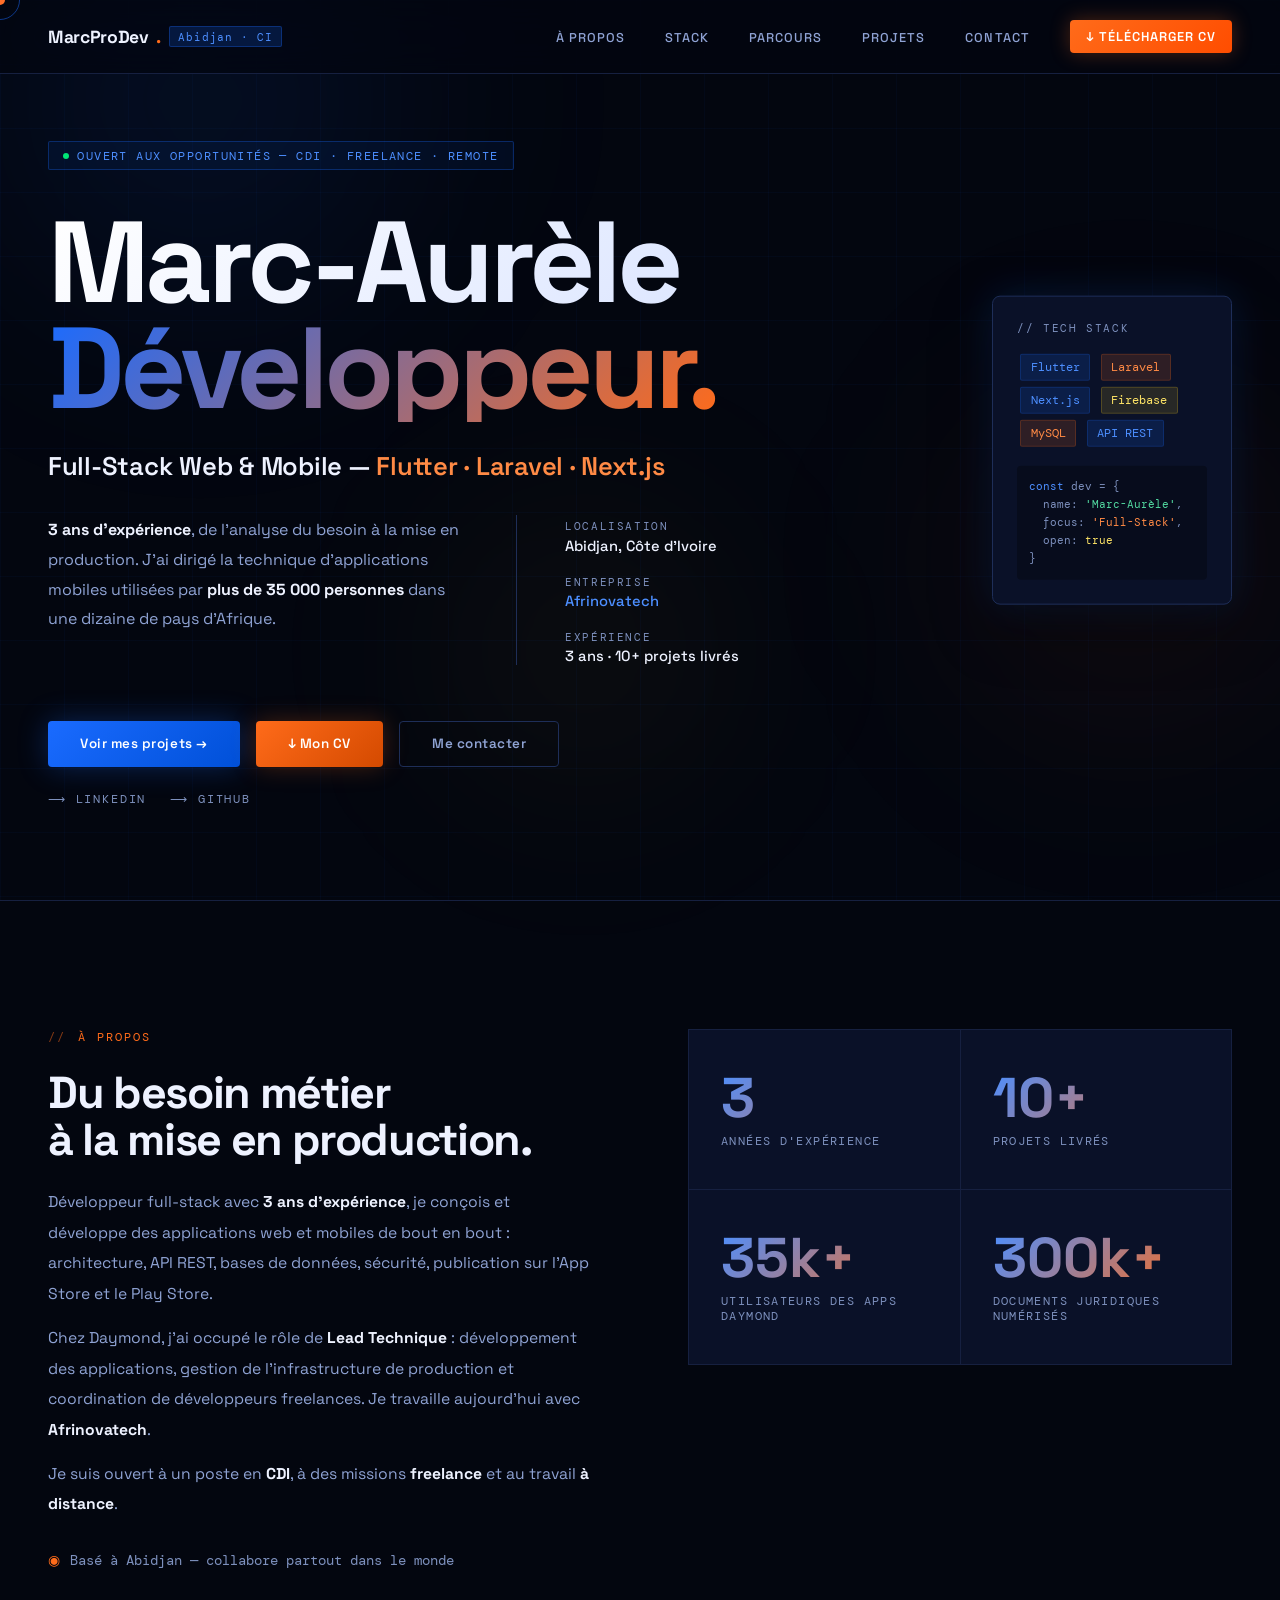
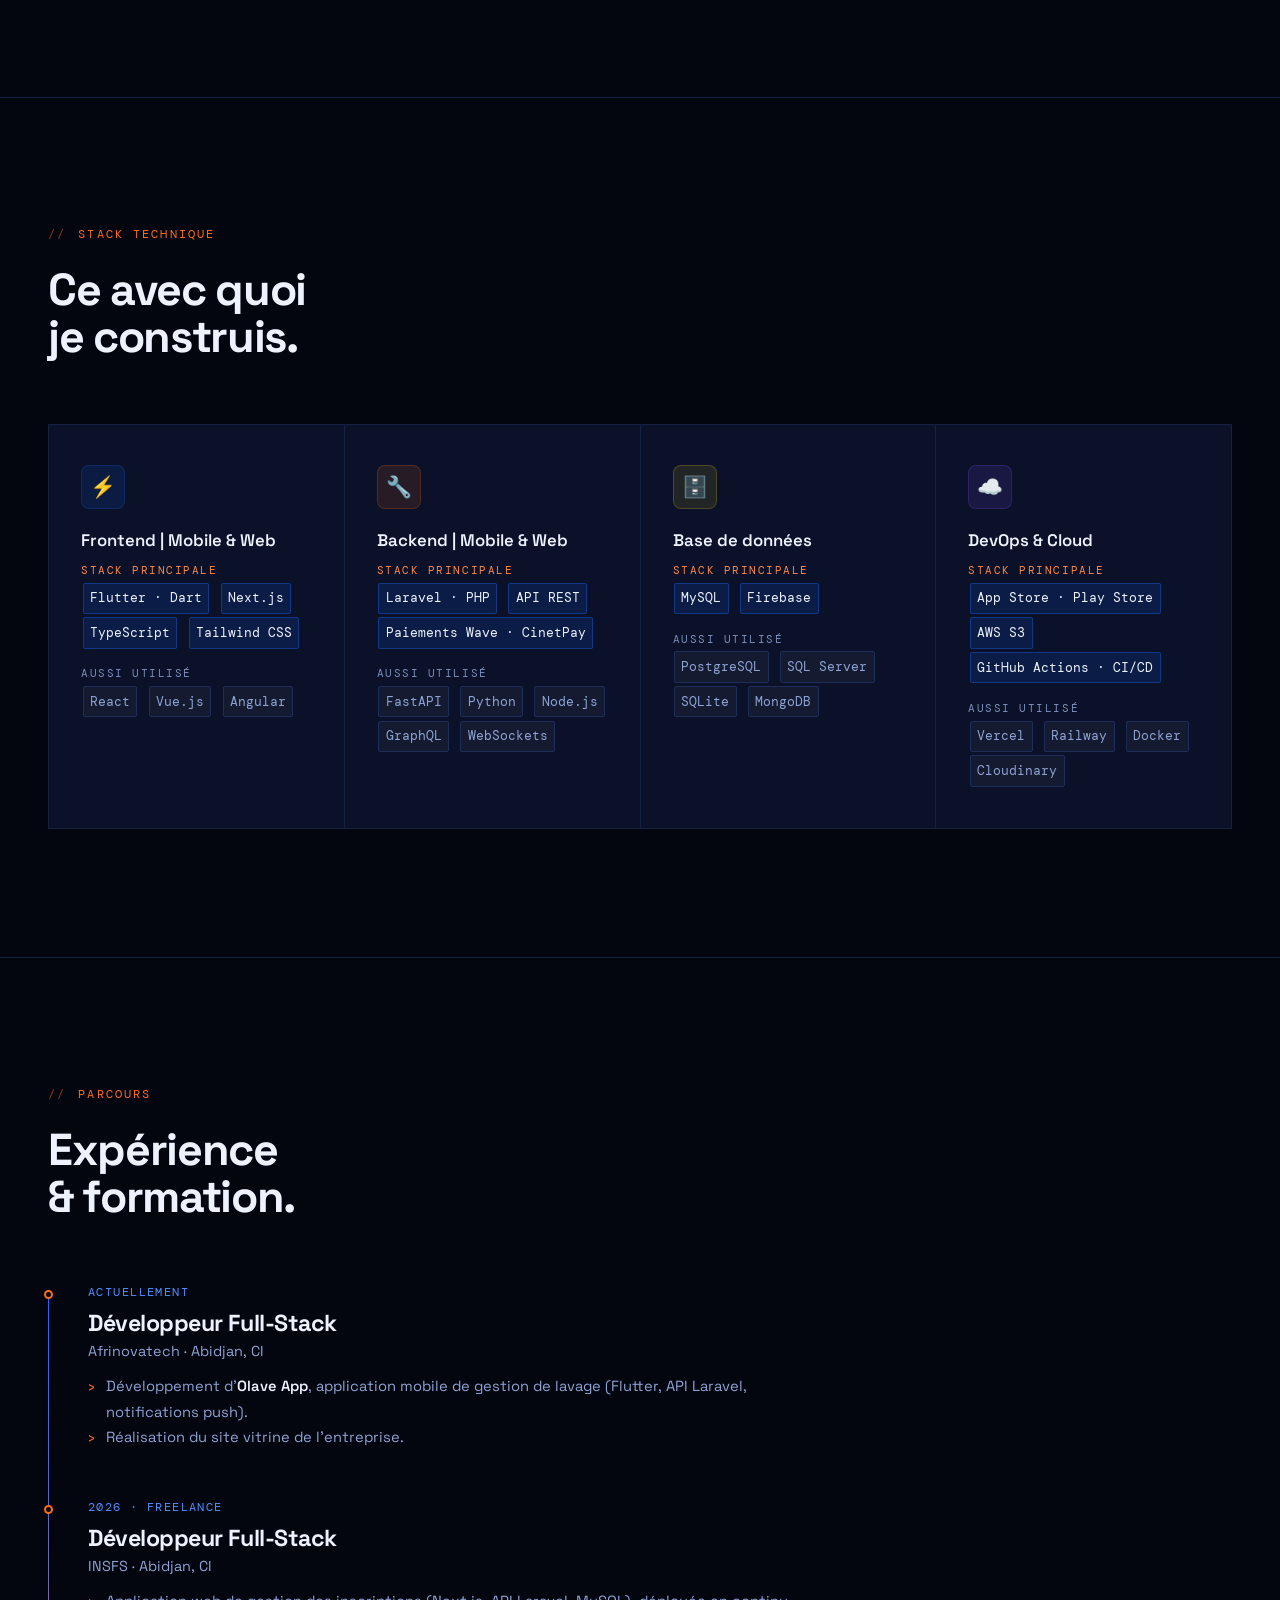
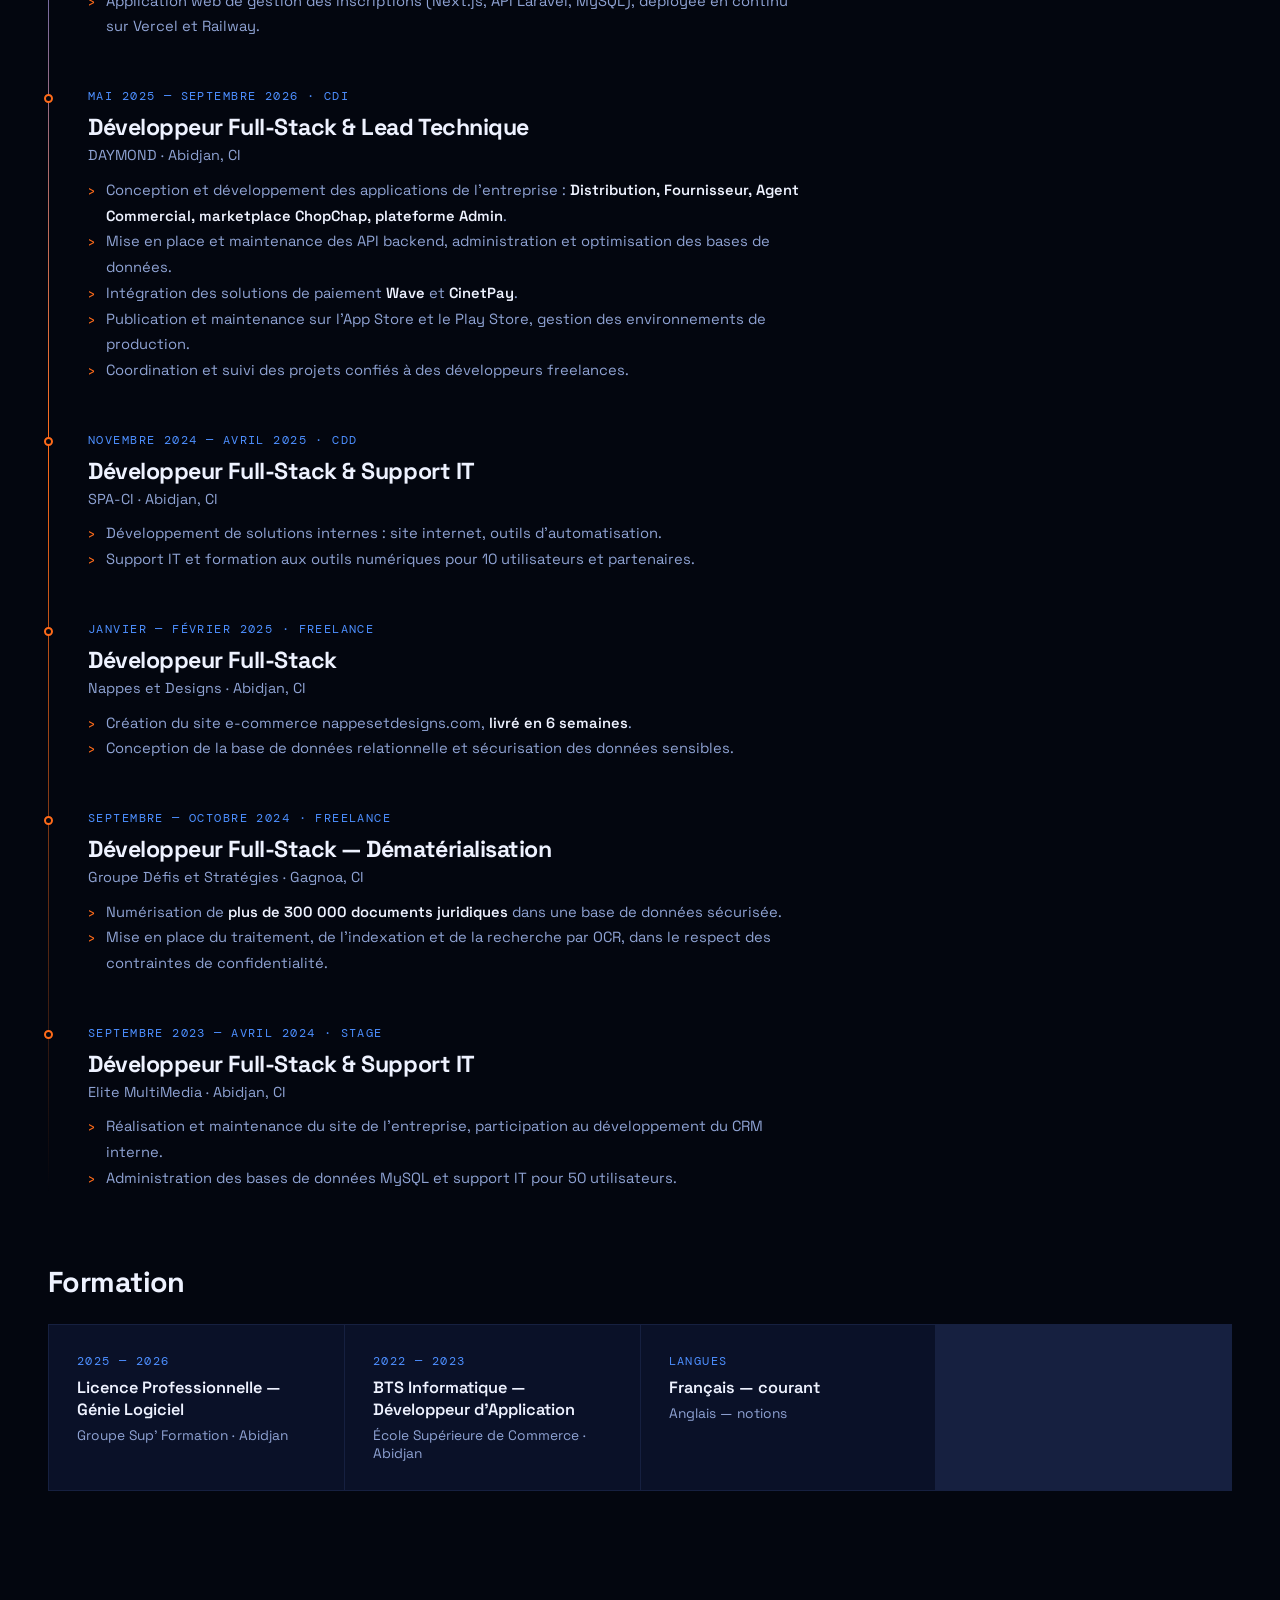
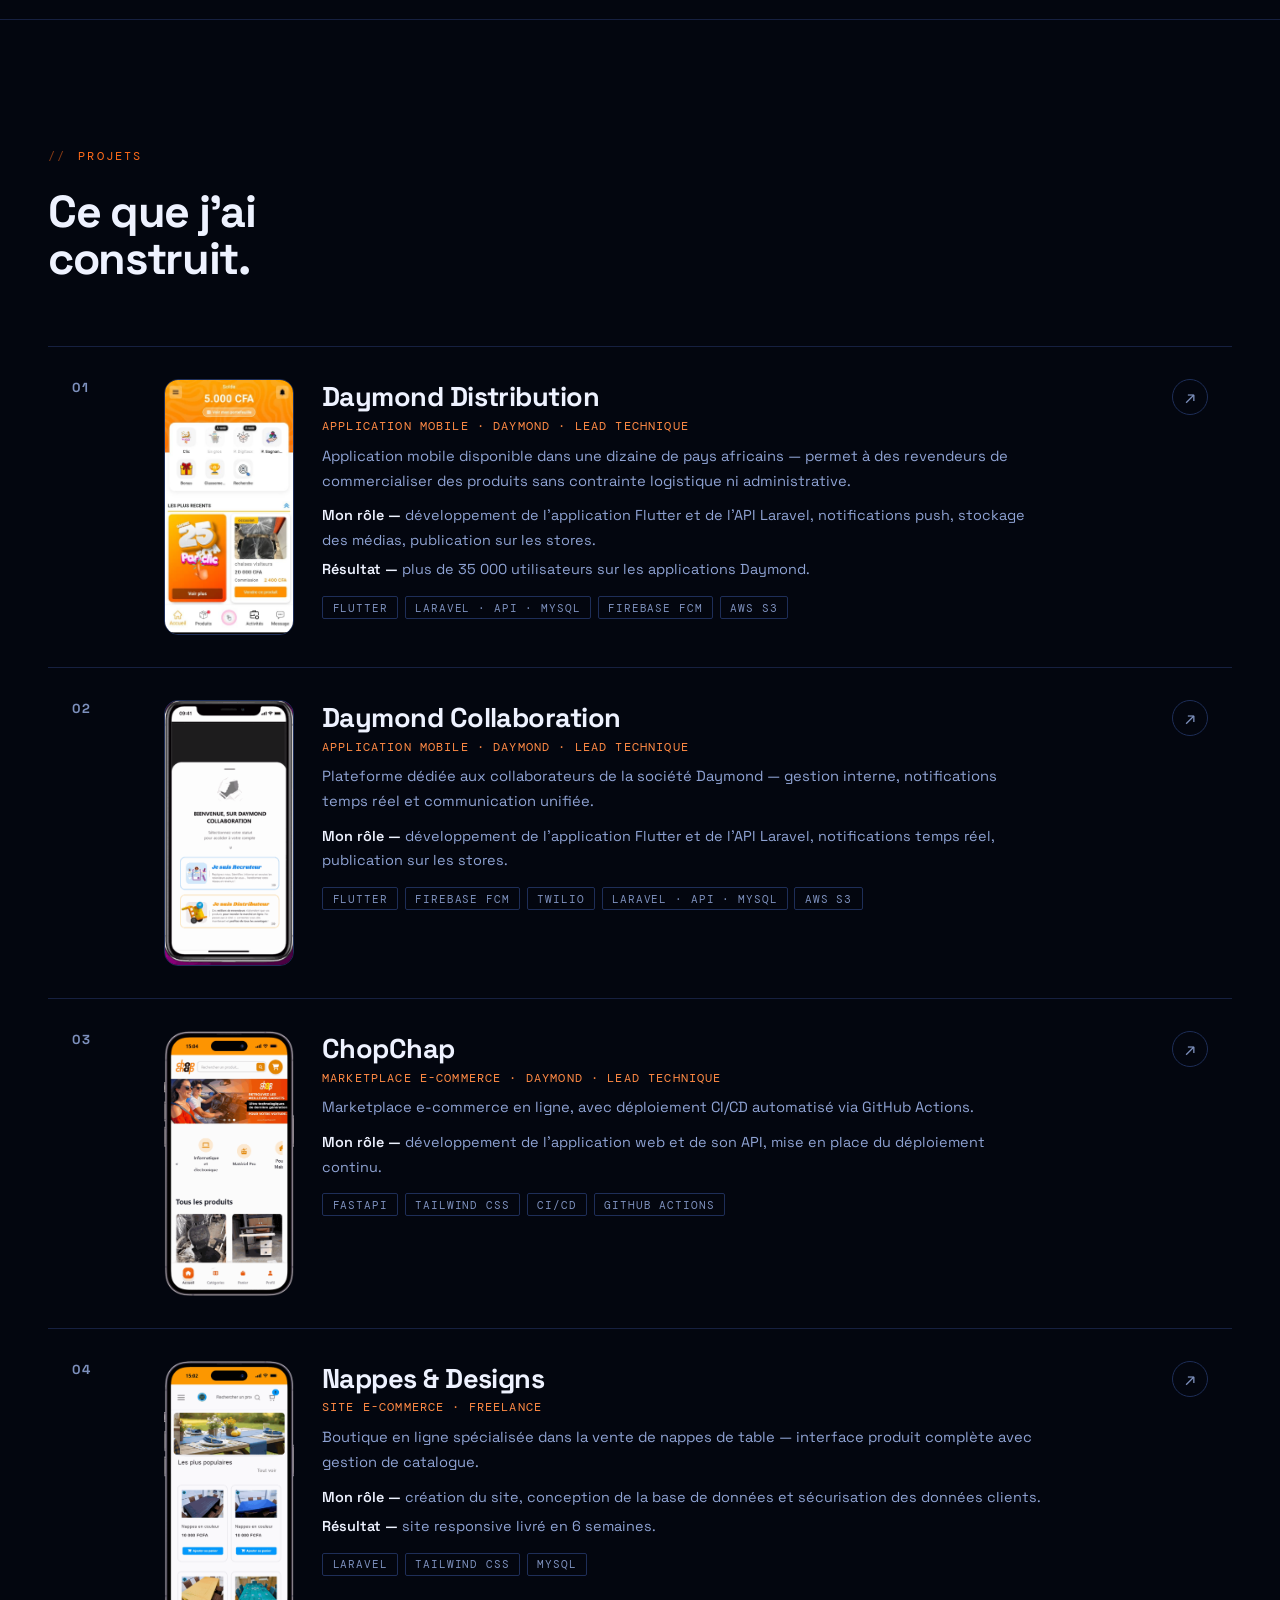
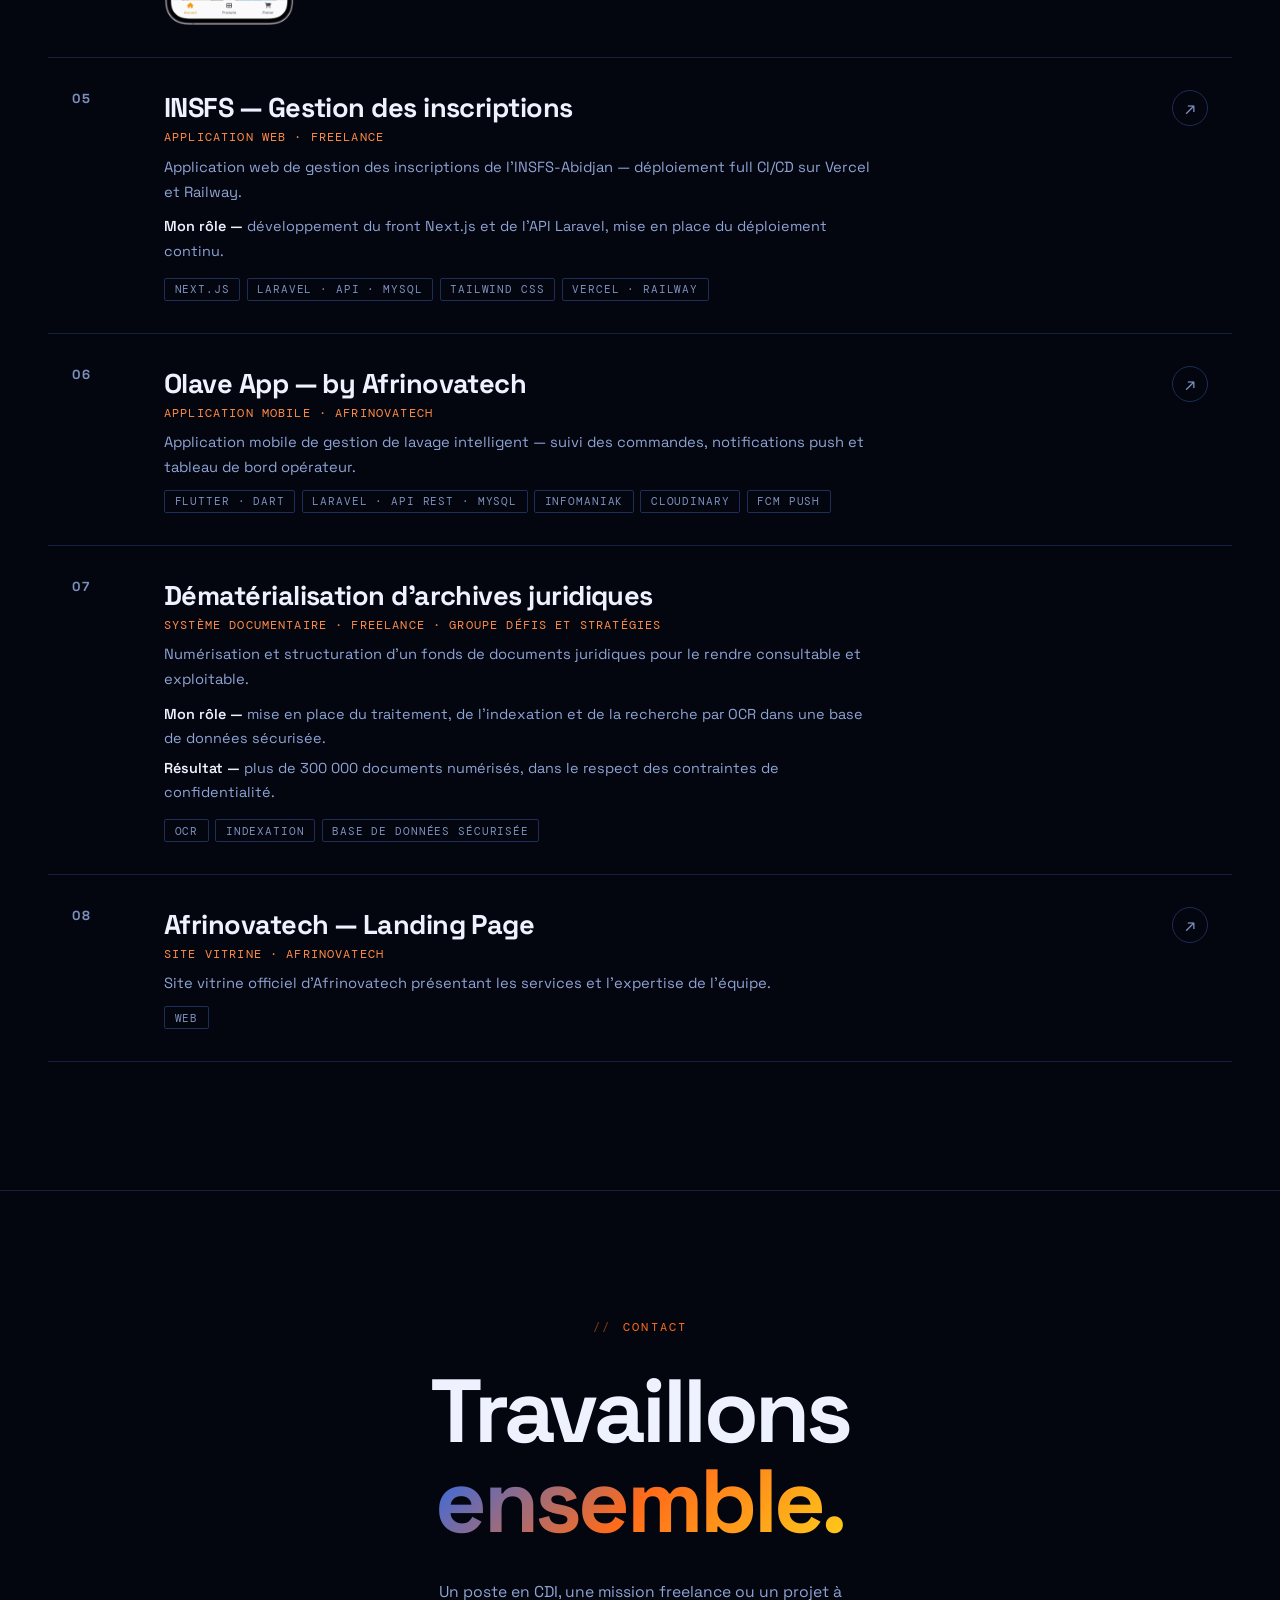
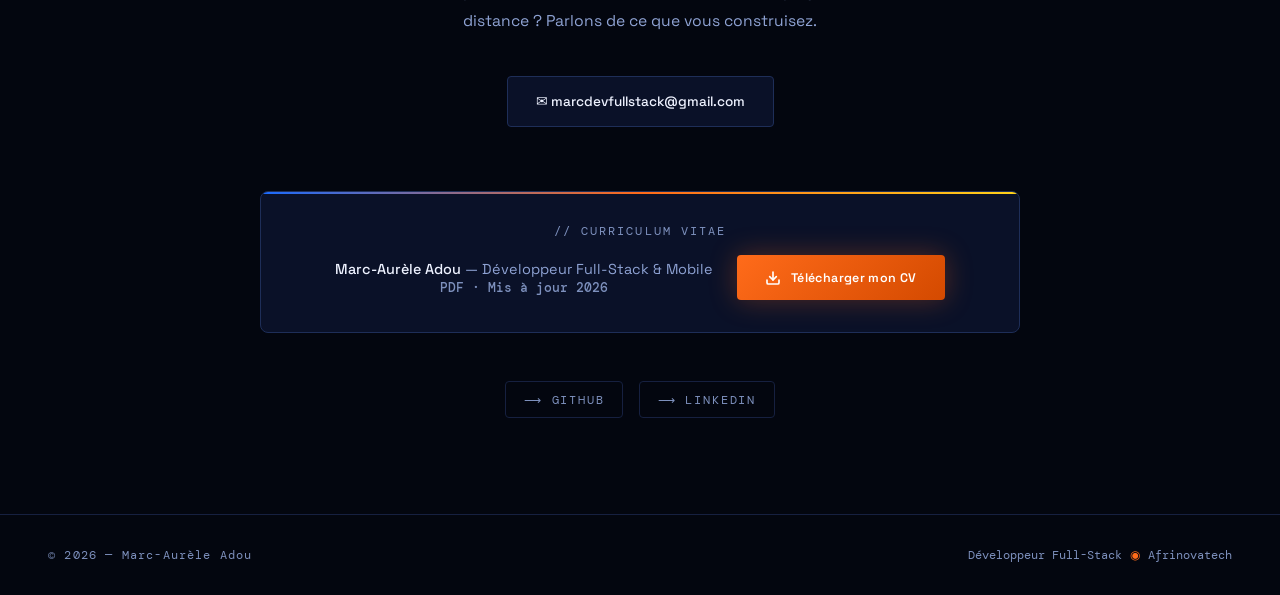
==== commit e3d9343e: "Portfolio : contenu orienté recruteur, parcours, captures et correctifs techniques - Chiffres cohére" ====
--- a/index.html
+++ b/index.html
@@ -3,7 +3,20 @@
 <head>
   <meta charset="UTF-8" />
   <meta name="viewport" content="width=device-width, initial-scale=1.0" />
-  <title>Marc-Aurèle Adou — Développeur Full-Stack</title>
+  <title>Marc-Aurèle Adou — Développeur Full-Stack Web & Mobile (Flutter, Laravel) · Abidjan</title>
+  <meta name="description" content="Développeur Full-Stack Web & Mobile basé à Abidjan. 3 ans d'expérience, 10+ projets livrés, applications Flutter et Laravel utilisées par plus de 35 000 personnes. Ouvert aux opportunités CDI, freelance et remote." />
+  <meta name="author" content="Marc-Aurèle Adou" />
+  <meta name="theme-color" content="#03060f" />
+  <meta property="og:type" content="website" />
+  <meta property="og:locale" content="fr_FR" />
+  <meta property="og:site_name" content="MarcProDev" />
+  <meta property="og:title" content="Marc-Aurèle Adou — Développeur Full-Stack Web & Mobile" />
+  <meta property="og:description" content="Flutter · Laravel · Next.js. 3 ans d'expérience, 10+ projets livrés, 35 000+ utilisateurs. Ouvert aux opportunités CDI, freelance et remote." />
+  <meta name="twitter:card" content="summary" />
+  <link rel="icon" href="data:image/svg+xml,%3Csvg xmlns='http://www.w3.org/2000/svg' viewBox='0 0 64 64'%3E%3Crect width='64' height='64' rx='12' fill='%2303060f'/%3E%3Ctext x='50%25' y='54%25' dominant-baseline='middle' text-anchor='middle' font-family='Arial,sans-serif' font-weight='800' font-size='38' fill='%23ff6b1a'%3EM%3C/text%3E%3C/svg%3E" />
+  <link rel="preconnect" href="https://fonts.googleapis.com" />
+  <link rel="preconnect" href="https://fonts.gstatic.com" crossorigin />
+  <script>document.documentElement.classList.add('js');</script>
   <link href="https://fonts.googleapis.com/css2?family=Clash+Display:wght@400;500;600;700&family=Space+Grotesk:wght@300;400;500;600;700&family=DM+Mono:wght@300;400;500&display=swap" rel="stylesheet" />
   <style>
     *, *::before, *::after { box-sizing: border-box; margin: 0; padding: 0; }
@@ -30,7 +43,7 @@
 
       --text: #eef2ff;
       --text2: #8fa3d4;
-      --text3: #4a5f8a;
+      --text3: #7d90bd;
 
       --font-display: 'Clash Display', 'Space Grotesk', sans-serif;
       --font-body: 'Space Grotesk', sans-serif;
@@ -46,10 +59,15 @@
       color: var(--text);
       font-family: var(--font-body);
       overflow-x: hidden;
-      cursor: none;
-    }
-
-    /* ─── CURSOR ─── */
+    }
+    a:focus-visible, button:focus-visible { outline: 2px solid var(--yellow); outline-offset: 3px; }
+
+    /* ─── CURSOR (souris uniquement, et seulement si le JS tourne) ─── */
+    #cursor, #cursor-ring { display: none; }
+    @media (hover: hover) and (pointer: fine) {
+      .js body, .js a, .js button { cursor: none; }
+      .js #cursor, .js #cursor-ring { display: block; }
+    }
     #cursor {
       position: fixed; width: 10px; height: 10px;
       background: var(--orange); border-radius: 50%;
@@ -112,7 +130,7 @@
     }
     .nav-logo .dot { color: var(--orange); }
     .nav-logo .badge {
-      font-family: var(--font-mono); font-size: 0.6rem;
+      font-family: var(--font-mono); font-size: 0.68rem;
       font-weight: 400; padding: 0.15rem 0.5rem;
       background: var(--blue-glow);
       border: 1px solid rgba(26,107,255,0.3);
@@ -122,7 +140,7 @@
     nav ul { list-style: none; display: flex; gap: 2.5rem; align-items: center; }
     nav a {
       color: var(--text2); text-decoration: none;
-      font-size: 0.75rem; letter-spacing: 0.08em;
+      font-size: 0.8rem; letter-spacing: 0.08em;
       text-transform: uppercase; font-weight: 500;
       transition: color 0.2s;
     }
@@ -138,6 +156,25 @@
     }
     .nav-cv:hover { transform: translateY(-2px); box-shadow: 0 4px 28px rgba(255,107,26,0.45) !important; }
 
+    /* ─── MENU MOBILE ─── */
+    .hamburger { display: none; flex-direction: column; gap: 5px; background: none; border: none; padding: 8px; cursor: pointer; }
+    .hamburger span { display: block; width: 22px; height: 2px; background: var(--text); transition: all 0.3s; }
+    .hamburger.open span:nth-child(1) { transform: translateY(7px) rotate(45deg); }
+    .hamburger.open span:nth-child(2) { opacity: 0; }
+    .hamburger.open span:nth-child(3) { transform: translateY(-7px) rotate(-45deg); }
+    .mobile-menu {
+      display: none; position: fixed; inset: 0; z-index: 150;
+      background: rgba(3,6,15,0.97); backdrop-filter: blur(24px);
+      flex-direction: column; align-items: center; justify-content: center; gap: 1.75rem;
+    }
+    .mobile-menu.open { display: flex; }
+    .mobile-menu a {
+      font-family: var(--font-display); font-size: clamp(1.6rem, 7vw, 2.6rem);
+      font-weight: 700; color: var(--text); text-decoration: none; letter-spacing: -0.02em;
+    }
+    .mobile-menu a:hover { color: var(--orange-light); }
+    .mobile-menu .mobile-cv { color: var(--orange-light); }
+
     /* ─── SECTION WRAPPERS ─── */
     section { position: relative; z-index: 1; }
 
@@ -150,7 +187,7 @@
     }
     .hero-availability {
       display: inline-flex; align-items: center; gap: 0.5rem;
-      font-family: var(--font-mono); font-size: 0.68rem;
+      font-family: var(--font-mono); font-size: 0.74rem;
       letter-spacing: 0.12em; text-transform: uppercase;
       color: var(--blue-light);
       padding: 0.35rem 0.9rem;
@@ -190,13 +227,20 @@
       background-clip: text;
     }
 
+    .hero-role {
+      margin-top: 1.75rem;
+      font-family: var(--font-display); font-weight: 600;
+      font-size: clamp(1.1rem, 2.2vw, 1.6rem); letter-spacing: -0.01em; line-height: 1.3;
+      animation: fadeUp 0.7s 0.12s ease both;
+    }
+    .hero-role span { color: var(--orange-light); }
     .hero-sub {
       display: flex; align-items: flex-start; gap: 3rem;
-      margin-top: 3rem;
+      margin-top: 2rem;
       animation: fadeUp 0.7s 0.16s ease both;
     }
     .hero-desc {
-      font-size: 0.9rem; color: var(--text2);
+      font-size: 1rem; color: var(--text2);
       line-height: 1.85; max-width: 420px;
     }
     .hero-desc strong { color: var(--text); }
@@ -209,10 +253,10 @@
       display: flex; flex-direction: column; gap: 0.2rem;
     }
     .hero-meta-label {
-      font-family: var(--font-mono); font-size: 0.6rem;
+      font-family: var(--font-mono); font-size: 0.68rem;
       color: var(--text3); letter-spacing: 0.15em; text-transform: uppercase;
     }
-    .hero-meta-val { font-size: 0.82rem; font-weight: 500; color: var(--text); }
+    .hero-meta-val { font-size: 0.92rem; font-weight: 500; color: var(--text); }
     .hero-meta-val.accent { color: var(--blue-light); }
 
     .hero-cta {
@@ -222,9 +266,9 @@
     .btn {
       display: inline-flex; align-items: center; gap: 0.5rem;
       padding: 0.85rem 2rem; font-family: var(--font-body);
-      font-size: 0.78rem; font-weight: 600; text-decoration: none;
+      font-size: 0.84rem; font-weight: 600; text-decoration: none;
       border-radius: var(--radius); letter-spacing: 0.04em;
-      transition: all 0.22s; cursor: none;
+      transition: all 0.22s;
     }
     .btn-blue {
       background: linear-gradient(135deg, var(--blue), #0050d8);
@@ -242,6 +286,17 @@
       box-shadow: 0 0 24px rgba(255,107,26,0.25);
     }
     .btn-cv-hero:hover { transform: translateY(-3px); box-shadow: 0 6px 32px rgba(255,107,26,0.4); }
+
+    .hero-links {
+      display: flex; gap: 1.5rem; margin-top: 1.5rem;
+      animation: fadeUp 0.7s 0.3s ease both;
+    }
+    .hero-links a {
+      font-family: var(--font-mono); font-size: 0.76rem;
+      letter-spacing: 0.15em; text-transform: uppercase;
+      color: var(--text3); text-decoration: none; transition: color 0.2s;
+    }
+    .hero-links a:hover { color: var(--blue-light); }
 
     /* ─── FLOATING CARD ─── */
     .hero-card {
@@ -258,10 +313,10 @@
       0%,100% { transform: translateY(-50%) translateY(0); }
       50% { transform: translateY(-50%) translateY(-12px); }
     }
-    .hero-card-title { font-family: var(--font-mono); font-size: 0.6rem; color: var(--text3); letter-spacing: 0.15em; text-transform: uppercase; margin-bottom: 1rem; }
+    .hero-card-title { font-family: var(--font-mono); font-size: 0.68rem; color: var(--text3); letter-spacing: 0.15em; text-transform: uppercase; margin-bottom: 1rem; }
     .skill-pill {
       display: inline-flex; align-items: center; gap: 0.35rem;
-      font-size: 0.65rem; padding: 0.3rem 0.6rem;
+      font-size: 0.72rem; padding: 0.3rem 0.6rem;
       border-radius: 2px; margin: 0.2rem;
       font-family: var(--font-mono); font-weight: 400;
     }
@@ -271,7 +326,7 @@
     .hero-card-code {
       margin-top: 1rem; padding: 0.75rem;
       background: rgba(0,0,0,0.3); border-radius: 4px;
-      font-family: var(--font-mono); font-size: 0.58rem;
+      font-family: var(--font-mono); font-size: 0.66rem;
       line-height: 1.7; color: var(--text3);
     }
     .hero-card-code .c-blue { color: var(--blue-light); }
@@ -289,7 +344,7 @@
     }
     .section-eyebrow {
       display: flex; align-items: center; gap: 0.75rem;
-      font-family: var(--font-mono); font-size: 0.65rem;
+      font-family: var(--font-mono); font-size: 0.74rem;
       letter-spacing: 0.18em; text-transform: uppercase;
       color: var(--orange); margin-bottom: 1.5rem;
     }
@@ -301,7 +356,7 @@
       letter-spacing: -0.03em;
     }
     .about-text {
-      font-size: 0.87rem; color: var(--text2);
+      font-size: 0.98rem; color: var(--text2);
       line-height: 1.95; margin-top: 1.5rem;
     }
     .about-text strong { color: var(--text); }
@@ -309,7 +364,7 @@
 
     .about-location {
       display: flex; align-items: center; gap: 0.6rem;
-      margin-top: 2rem; font-size: 0.8rem; color: var(--text3);
+      margin-top: 2rem; font-size: 0.85rem; color: var(--text3);
       font-family: var(--font-mono);
     }
     .about-location .loc-pin { color: var(--orange); }
@@ -336,13 +391,13 @@
     .stat:hover { background: var(--surface2); }
     .stat-num {
       font-family: var(--font-display);
-      font-size: 3.5rem; font-weight: 700; line-height: 1;
+      font-size: clamp(2.2rem, 5vw, 3.5rem); font-weight: 700; line-height: 1;
       background: linear-gradient(135deg, var(--blue-light), var(--orange));
       -webkit-background-clip: text; -webkit-text-fill-color: transparent;
       background-clip: text;
     }
     .stat-label {
-      font-family: var(--font-mono); font-size: 0.62rem;
+      font-family: var(--font-mono); font-size: 0.72rem;
       color: var(--text3); letter-spacing: 0.12em;
       text-transform: uppercase; margin-top: 0.5rem;
     }
@@ -388,7 +443,7 @@
       margin-bottom: 0.75rem;
     }
     .skill-list {
-      font-size: 0.72rem; color: var(--text3);
+      font-size: 0.82rem; color: var(--text2);
       line-height: 2; font-family: var(--font-mono);
     }
     .skill-list .tag-inline {
@@ -398,6 +453,64 @@
       padding: 0.1rem 0.4rem; border-radius: 2px;
       margin: 0.1rem;
     }
+    .skill-list .tag-inline.main {
+      background: rgba(26,107,255,0.14); border-color: rgba(26,107,255,0.35);
+      color: var(--text);
+    }
+    .skill-sub {
+      font-family: var(--font-mono); font-size: 0.68rem;
+      letter-spacing: 0.14em; text-transform: uppercase;
+      color: var(--orange-light); margin-bottom: 0.25rem;
+    }
+    .skill-sub.alt { color: var(--text3); margin-top: 1rem; }
+
+    /* ─── PARCOURS ─── */
+    #experience {
+      padding: 8rem 3rem;
+      border-top: 1px solid var(--border);
+    }
+    .exp-head { margin-bottom: 4rem; }
+    .timeline { position: relative; padding-left: 2.5rem; }
+    .timeline::before {
+      content: ''; position: absolute; left: 0; top: 0.4rem; bottom: 0; width: 1px;
+      background: linear-gradient(180deg, var(--blue), var(--orange), transparent);
+    }
+    .timeline-item { position: relative; padding-bottom: 3rem; }
+    .timeline-item:last-child { padding-bottom: 0; }
+    .timeline-item::before {
+      content: ''; position: absolute; left: calc(-2.5rem - 4px); top: 0.35rem;
+      width: 9px; height: 9px; border-radius: 50%;
+      background: var(--bg); border: 2px solid var(--orange);
+    }
+    .exp-period {
+      font-family: var(--font-mono); font-size: 0.74rem;
+      letter-spacing: 0.12em; text-transform: uppercase;
+      color: var(--blue-light); margin-bottom: 0.5rem;
+    }
+    .exp-title {
+      font-family: var(--font-display);
+      font-size: clamp(1.1rem, 2.2vw, 1.45rem);
+      font-weight: 700; letter-spacing: -0.02em;
+    }
+    .exp-company { font-size: 0.9rem; color: var(--text2); margin-top: 0.25rem; }
+    .exp-list { list-style: none; margin-top: 0.85rem; max-width: 720px; }
+    .exp-list li {
+      font-size: 0.92rem; color: var(--text2); line-height: 1.75;
+      padding-left: 1.1rem; position: relative;
+    }
+    .exp-list li::before { content: '›'; position: absolute; left: 0; color: var(--orange); }
+    .exp-list strong { color: var(--text); font-weight: 600; }
+    .edu-title {
+      font-family: var(--font-display); font-size: clamp(1.3rem, 2.5vw, 1.8rem);
+      font-weight: 700; letter-spacing: -0.02em; margin: 4.5rem 0 1.5rem;
+    }
+    .edu-grid {
+      display: grid; grid-template-columns: repeat(auto-fill, minmax(min(280px, 100%), 1fr));
+      gap: 1px; background: var(--border); border: 1px solid var(--border);
+    }
+    .edu-card { background: var(--surface); padding: 1.75rem; }
+    .edu-name { font-family: var(--font-display); font-size: 1.02rem; font-weight: 600; line-height: 1.35; }
+    .edu-school { font-size: 0.86rem; color: var(--text2); margin-top: 0.35rem; }
 
     /* ─── PROJECTS ─── */
     #projects {
@@ -408,7 +521,7 @@
     .project-item {
       display: grid;
       grid-template-columns: 60px 1fr auto;
-      align-items: center; gap: 2rem;
+      align-items: start; gap: 2rem;
       padding: 2rem 1.5rem;
       border-top: 1px solid var(--border);
       transition: all 0.25s;
@@ -426,8 +539,8 @@
     .project-item:hover { background: rgba(255,255,255,0.018); padding-left: 2rem; }
     .project-num {
       font-family: var(--font-display);
-      font-size: 0.72rem; font-weight: 700;
-      color: var(--border2); transition: color 0.25s;
+      font-size: 0.82rem; font-weight: 700;
+      color: var(--text3); transition: color 0.25s;
       letter-spacing: 0.05em;
     }
     .project-item:hover .project-num { color: var(--orange); }
@@ -437,11 +550,27 @@
       font-weight: 700; letter-spacing: -0.02em;
       margin-bottom: 0.3rem;
     }
-    .project-desc { font-size: 0.75rem; color: var(--text2); line-height: 1.7; margin-bottom: 0.75rem; max-width: 580px; }
+    .project-desc { font-size: 0.92rem; color: var(--text2); line-height: 1.7; margin-bottom: 0.6rem; max-width: 720px; }
+    .project-context {
+      font-family: var(--font-mono); font-size: 0.72rem;
+      letter-spacing: 0.1em; text-transform: uppercase;
+      color: var(--orange-light); margin-bottom: 0.6rem;
+    }
+    .project-facts { display: grid; gap: 0.3rem; margin-bottom: 0.9rem; max-width: 720px; }
+    .project-facts div { font-size: 0.9rem; color: var(--text2); line-height: 1.7; }
+    .project-facts b { color: var(--text); font-weight: 600; }
+    .project-info.has-shot { display: flex; gap: 1.75rem; align-items: flex-start; }
+    .project-body { min-width: 0; }
+    .project-shot { flex-shrink: 0; width: 130px; position: relative; }
+    .project-shot img { display: block; width: 100%; height: auto; }
+    .project-shot.raw img { border-radius: 14px; border: 1px solid var(--border2); }
+    /* capture recadrée sur l'écran de l'application */
+    .project-shot.crop { aspect-ratio: 310 / 635; overflow: hidden; border-radius: 14px; border: 1px solid var(--border2); }
+    .project-shot.crop img { position: absolute; width: 200%; max-width: none; left: -51.6%; top: -63.8%; }
     .project-tags { display: flex; gap: 0.4rem; flex-wrap: wrap; }
     .tag {
-      font-size: 0.58rem; letter-spacing: 0.08em; text-transform: uppercase;
-      padding: 0.18rem 0.55rem;
+      font-size: 0.68rem; letter-spacing: 0.08em; text-transform: uppercase;
+      padding: 0.22rem 0.6rem;
       border: 1px solid var(--border2); color: var(--text3);
       border-radius: 2px; font-family: var(--font-mono);
       transition: all 0.2s;
@@ -478,7 +607,7 @@
       -webkit-background-clip: text; -webkit-text-fill-color: transparent;
       background-clip: text;
     }
-    .contact-desc { font-size: 0.88rem; color: var(--text2); line-height: 1.85; max-width: 460px; margin: 0 auto 2.5rem; }
+    .contact-desc { font-size: 0.98rem; color: var(--text2); line-height: 1.85; max-width: 460px; margin: 0 auto 2.5rem; }
     .contact-actions { display: flex; gap: 1rem; justify-content: center; flex-wrap: wrap; }
     .contact-email-badge {
       display: inline-flex; align-items: center; gap: 0.6rem;
@@ -500,7 +629,7 @@
     }
     .social-link {
       color: var(--text3); text-decoration: none;
-      font-size: 0.68rem; letter-spacing: 0.15em;
+      font-size: 0.76rem; letter-spacing: 0.15em;
       text-transform: uppercase; font-family: var(--font-mono);
       display: inline-flex; align-items: center; gap: 0.4rem;
       padding: 0.6rem 1.1rem;
@@ -525,12 +654,12 @@
       background: linear-gradient(90deg, var(--blue), var(--orange), var(--yellow));
     }
     .cv-section-title {
-      font-family: var(--font-mono); font-size: 0.62rem;
+      font-family: var(--font-mono); font-size: 0.72rem;
       color: var(--text3); letter-spacing: 0.18em; text-transform: uppercase;
       margin-bottom: 1rem;
     }
     .cv-row { display: flex; align-items: center; gap: 1.5rem; flex-wrap: wrap; justify-content: center; }
-    .cv-info { font-size: 0.82rem; color: var(--text2); }
+    .cv-info { font-size: 0.9rem; color: var(--text2); }
     .cv-info span { color: var(--text); font-weight: 500; }
     .btn-download {
       display: inline-flex; align-items: center; gap: 0.6rem;
@@ -552,8 +681,8 @@
       display: flex; justify-content: space-between; align-items: center;
       position: relative; z-index: 1;
     }
-    .footer-left { font-size: 0.65rem; color: var(--text3); font-family: var(--font-mono); letter-spacing: 0.1em; }
-    .footer-right { display: flex; align-items: center; gap: 0.5rem; font-size: 0.65rem; color: var(--text3); font-family: var(--font-mono); }
+    .footer-left { font-size: 0.74rem; color: var(--text3); font-family: var(--font-mono); letter-spacing: 0.1em; }
+    .footer-right { display: flex; align-items: center; gap: 0.5rem; font-size: 0.74rem; color: var(--text3); font-family: var(--font-mono); }
     .footer-dot { color: var(--orange); }
 
     /* ─── ANIMATIONS ─── */
@@ -561,11 +690,17 @@
       from { opacity: 0; transform: translateY(30px); }
       to { opacity: 1; transform: translateY(0); }
     }
-    .reveal {
+    /* masqué seulement si le JS est là pour le révéler */
+    .js .reveal {
       opacity: 0; transform: translateY(40px);
       transition: opacity 0.65s ease, transform 0.65s ease;
     }
-    .reveal.visible { opacity: 1; transform: none; }
+    .js .reveal.visible { opacity: 1; transform: none; }
+    @media (prefers-reduced-motion: reduce) {
+      html { scroll-behavior: auto; }
+      *, *::before, *::after { animation: none !important; transition: none !important; }
+      .js .reveal { opacity: 1; transform: none; }
+    }
 
     /* ─── SCROLLBAR ─── */
     ::-webkit-scrollbar { width: 3px; }
@@ -574,21 +709,34 @@
     ::-webkit-scrollbar-thumb:hover { background: var(--blue); }
 
     /* ─── RESPONSIVE ─── */
+    @media (max-width: 1200px) {
+      .hero-card { display: none; }
+    }
     @media (max-width: 900px) {
       nav { padding: 1rem 1.5rem; }
-      nav ul { gap: 1.5rem; }
-      .nav-cv { display: none; }
+      nav ul { display: none; }
+      .hamburger { display: flex; }
       #hero { padding: 6rem 1.5rem 3rem; }
-      .hero-card { display: none; }
+      .hero-title { font-size: clamp(2.8rem, 13vw, 6rem); }
       .hero-sub { flex-direction: column; gap: 2rem; }
       .hero-divider { display: none; }
+      .hero-meta { flex-direction: row; flex-wrap: wrap; gap: 1.25rem 2rem; }
+      .hero-cta { flex-wrap: wrap; }
       #about { grid-template-columns: 1fr; gap: 3rem; padding: 5rem 1.5rem; }
-      #skills, #projects, #contact { padding: 5rem 1.5rem; }
+      #skills, #experience, #projects, #contact { padding: 5rem 1.5rem; }
+      .stat { padding: 1.5rem 1.25rem; }
+      .timeline { padding-left: 1.5rem; }
+      .timeline-item::before { left: calc(-1.5rem - 4px); }
       footer { padding: 1.5rem; flex-direction: column; gap: 0.5rem; text-align: center; }
     }
     @media (max-width: 600px) {
-      nav ul { display: none; }
-      .project-item { grid-template-columns: 40px 1fr auto; gap: 1rem; }
+      .nav-logo .badge { display: none; }
+      .project-item { grid-template-columns: 1fr auto; gap: 1rem; padding: 1.75rem 0.5rem; }
+      .project-item:hover { padding-left: 0.5rem; }
+      .project-num { display: none; }
+      .project-info.has-shot { flex-direction: column; gap: 1.25rem; }
+      .project-shot { width: 150px; }
+      .social-links { flex-wrap: wrap; }
     }
   </style>
 </head>
@@ -601,6 +749,16 @@
 <div class="bg-orb bg-orb-2"></div>
 <div class="bg-orb bg-orb-3"></div>
 <div class="grid-bg"></div>
+
+<!-- MENU MOBILE -->
+<div class="mobile-menu" id="mobile-menu">
+  <a href="#about" onclick="closeMenu()">À propos</a>
+  <a href="#skills" onclick="closeMenu()">Stack</a>
+  <a href="#experience" onclick="closeMenu()">Parcours</a>
+  <a href="#projects" onclick="closeMenu()">Projets</a>
+  <a href="#contact" onclick="closeMenu()">Contact</a>
+  <a href="assets/CV_Adou_Marc-Aurele_DevFullStack.pdf" download="Marc-Aurele-Adou-CV.pdf" class="mobile-cv" onclick="closeMenu()">↓ Télécharger CV</a>
+</div>
 
 <!-- NAV -->
 <nav>
@@ -611,29 +769,35 @@
   <ul>
     <li><a href="#about">À propos</a></li>
     <li><a href="#skills">Stack</a></li>
+    <li><a href="#experience">Parcours</a></li>
     <li><a href="#projects">Projets</a></li>
     <li><a href="#contact">Contact</a></li>
     <li>
-      <a href="marc-aurele-adou-cv.pdf" download class="nav-cv">
+      <a href="assets/CV_Adou_Marc-Aurele_DevFullStack.pdf" download="Marc-Aurele-Adou-CV.pdf" class="nav-cv">
         ↓ Télécharger CV
       </a>
     </li>
   </ul>
+  <button class="hamburger" id="hamburger" aria-label="Ouvrir le menu" aria-expanded="false" aria-controls="mobile-menu" onclick="toggleMenu()">
+    <span></span><span></span><span></span>
+  </button>
 </nav>
 
+<main>
 <!-- HERO -->
 <section id="hero">
   <div class="hero-availability">
     <span class="pulse"></span>
-    Disponible pour nouveaux projets
+    Ouvert aux opportunités — CDI · Freelance · Remote
   </div>
   <h1 class="hero-title">
     <span class="name-line">Marc-Aurèle</span>
     <span class="role-line">Développeur.</span>
   </h1>
+  <p class="hero-role">Full-Stack Web &amp; Mobile — <span>Flutter · Laravel · Next.js</span></p>
   <div class="hero-sub">
     <p class="hero-desc">
-      Je conçois des <strong>expériences numériques performantes</strong> — du backend robuste aux interfaces mémorables. Full-Stack · Mobile · Web.
+      <strong>3 ans d'expérience</strong>, de l'analyse du besoin à la mise en production. J'ai dirigé la technique d'applications mobiles utilisées par <strong>plus de 35 000 personnes</strong> dans une dizaine de pays d'Afrique.
     </p>
     <div class="hero-divider"></div>
     <div class="hero-meta">
@@ -647,26 +811,30 @@
       </div>
       <div class="hero-meta-item">
         <span class="hero-meta-label">Expérience</span>
-        <span class="hero-meta-val">3 années</span>
+        <span class="hero-meta-val">3 ans · 10+ projets livrés</span>
       </div>
     </div>
   </div>
   <div class="hero-cta">
     <a href="#projects" class="btn btn-blue">Voir mes projets →</a>
-    <a href="marc-aurele-adou-cv.pdf" download class="btn btn-cv-hero">↓ Mon CV</a>
+    <a href="assets/CV_Adou_Marc-Aurele_DevFullStack.pdf" download="Marc-Aurele-Adou-CV.pdf" class="btn btn-cv-hero">↓ Mon CV</a>
     <a href="#contact" class="btn btn-ghost">Me contacter</a>
   </div>
+  <div class="hero-links">
+    <a href="https://www.linkedin.com/in/marc-aur%C3%A8le-adou-5860532b1/" target="_blank" rel="noopener noreferrer">⟶ LinkedIn</a>
+    <a href="https://github.com/marcdevfullstack-cloud" target="_blank" rel="noopener noreferrer">⟶ GitHub</a>
+  </div>
 
   <!-- Floating Code Card -->
-  <div class="hero-card">
+  <div class="hero-card" aria-hidden="true">
     <div class="hero-card-title">// tech stack</div>
     <div>
       <span class="skill-pill pill-blue">Flutter</span>
       <span class="skill-pill pill-orange">Laravel</span>
       <span class="skill-pill pill-blue">Next.js</span>
       <span class="skill-pill pill-yellow">Firebase</span>
-      <span class="skill-pill pill-orange">Node.js</span>
-      <span class="skill-pill pill-blue">TypeScript</span>
+      <span class="skill-pill pill-orange">MySQL</span>
+      <span class="skill-pill pill-blue">API REST</span>
     </div>
     <div class="hero-card-code">
       <span class="c-blue">const</span> dev = {<br>
@@ -682,12 +850,15 @@
 <section id="about">
   <div class="reveal">
     <div class="section-eyebrow">À propos</div>
-    <h2 class="section-title">Passionné par le code<br>qui a de l'impact.</h2>
+    <h2 class="section-title">Du besoin métier<br>à la mise en production.</h2>
     <p class="about-text">
-      Développeur full-stack avec <strong>2+ années d'expérience</strong> au sein d'<strong>Afrinovatech</strong>, je travaille à la croisée de la performance technique et de l'expérience utilisateur.
+      Développeur full-stack avec <strong>3 ans d'expérience</strong>, je conçois et développe des applications web et mobiles de bout en bout : architecture, API REST, bases de données, sécurité, publication sur l'App Store et le Play Store.
     </p>
     <p class="about-text">
-      J'aime les projets <strong>concrets</strong> — ceux qui résolvent de vrais problèmes pour de vraies personnes. Du mobile Flutter au backend Laravel, je construis des produits livrés et maintenus.
+      Chez Daymond, j'ai occupé le rôle de <strong>Lead Technique</strong> : développement des applications, gestion de l'infrastructure de production et coordination de développeurs freelances. Je travaille aujourd'hui avec <strong>Afrinovatech</strong>.
+    </p>
+    <p class="about-text">
+      Je suis ouvert à un poste en <strong>CDI</strong>, à des missions <strong>freelance</strong> et au travail <strong>à distance</strong>.
     </p>
     <div class="about-location">
       <span class="loc-pin">◉</span>
@@ -700,16 +871,16 @@
       <div class="stat-label">Années d'expérience</div>
     </div>
     <div class="stat">
-      <div class="stat-num">7+</div>
+      <div class="stat-num">10+</div>
       <div class="stat-label">Projets livrés</div>
     </div>
     <div class="stat">
-      <div class="stat-num">5+</div>
-      <div class="stat-label">Clients satisfaits</div>
+      <div class="stat-num">35k+</div>
+      <div class="stat-label">Utilisateurs des apps Daymond</div>
     </div>
     <div class="stat">
-      <div class="stat-num">∞</div>
-      <div class="stat-label">Lignes de code</div>
+      <div class="stat-num">300k+</div>
+      <div class="stat-label">Documents juridiques numérisés</div>
     </div>
   </div>
 </section>
@@ -722,53 +893,166 @@
   </div>
   <div class="skills-grid">
     <div class="skill-card reveal">
-      <div class="skill-icon-wrap icon-blue">⚡</div>
-      <div class="skill-name">Frontend | Mobile & Web</div>
+      <div class="skill-icon-wrap icon-blue" aria-hidden="true">⚡</div>
+      <div class="skill-name">Frontend | Mobile &amp; Web</div>
+      <div class="skill-sub">Stack principale</div>
       <div class="skill-list">
-        <span class="tag-inline">Flutter</span>
-        <span class="tag-inline">Angular</span>
-        <span class="tag-inline">Next.js</span>
+        <span class="tag-inline main">Flutter · Dart</span>
+        <span class="tag-inline main">Next.js</span>
+        <span class="tag-inline main">TypeScript</span>
+        <span class="tag-inline main">Tailwind CSS</span>
+      </div>
+      <div class="skill-sub alt">Aussi utilisé</div>
+      <div class="skill-list">
         <span class="tag-inline">React</span>
         <span class="tag-inline">Vue.js</span>
-        <span class="tag-inline">TypeScript</span>
-        <span class="tag-inline">Tailwind CSS</span>
+        <span class="tag-inline">Angular</span>
       </div>
     </div>
     <div class="skill-card reveal" style="transition-delay:0.08s">
-      <div class="skill-icon-wrap icon-orange">🔧</div>
-      <div class="skill-name">Backend | Mobile & Web</div>
+      <div class="skill-icon-wrap icon-orange" aria-hidden="true">🔧</div>
+      <div class="skill-name">Backend | Mobile &amp; Web</div>
+      <div class="skill-sub">Stack principale</div>
       <div class="skill-list">
-        <span class="tag-inline">Laravel</span>
-        <span class="tag-inline">Node.js</span>
+        <span class="tag-inline main">Laravel · PHP</span>
+        <span class="tag-inline main">API REST</span>
+        <span class="tag-inline main">Paiements Wave · CinetPay</span>
+      </div>
+      <div class="skill-sub alt">Aussi utilisé</div>
+      <div class="skill-list">
         <span class="tag-inline">FastAPI</span>
         <span class="tag-inline">Python</span>
-        <span class="tag-inline">REST API</span>
+        <span class="tag-inline">Node.js</span>
         <span class="tag-inline">GraphQL</span>
         <span class="tag-inline">WebSockets</span>
       </div>
     </div>
     <div class="skill-card reveal" style="transition-delay:0.16s">
-      <div class="skill-icon-wrap icon-yellow">🗄️</div>
+      <div class="skill-icon-wrap icon-yellow" aria-hidden="true">🗄️</div>
       <div class="skill-name">Base de données</div>
+      <div class="skill-sub">Stack principale</div>
+      <div class="skill-list">
+        <span class="tag-inline main">MySQL</span>
+        <span class="tag-inline main">Firebase</span>
+      </div>
+      <div class="skill-sub alt">Aussi utilisé</div>
       <div class="skill-list">
         <span class="tag-inline">PostgreSQL</span>
-        <span class="tag-inline">MySQL</span>
+        <span class="tag-inline">SQL Server</span>
+        <span class="tag-inline">SQLite</span>
         <span class="tag-inline">MongoDB</span>
-        <span class="tag-inline">SQLite</span>
-        <span class="tag-inline">Firebase</span>
       </div>
     </div>
     <div class="skill-card reveal" style="transition-delay:0.24s">
-      <div class="skill-icon-wrap icon-purple">☁️</div>
-      <div class="skill-name">DevOps & Cloud</div>
+      <div class="skill-icon-wrap icon-purple" aria-hidden="true">☁️</div>
+      <div class="skill-name">DevOps &amp; Cloud</div>
+      <div class="skill-sub">Stack principale</div>
       <div class="skill-list">
-        <span class="tag-inline">Docker</span>
-        <span class="tag-inline">AWS S3</span>
-        <span class="tag-inline">GitHub Actions</span>
+        <span class="tag-inline main">App Store · Play Store</span>
+        <span class="tag-inline main">AWS S3</span>
+        <span class="tag-inline main">GitHub Actions · CI/CD</span>
+      </div>
+      <div class="skill-sub alt">Aussi utilisé</div>
+      <div class="skill-list">
         <span class="tag-inline">Vercel</span>
         <span class="tag-inline">Railway</span>
-        <span class="tag-inline">CI/CD</span>
-      </div>
+        <span class="tag-inline">Docker</span>
+        <span class="tag-inline">Cloudinary</span>
+      </div>
+    </div>
+  </div>
+</section>
+
+<!-- PARCOURS -->
+<section id="experience">
+  <div class="exp-head reveal">
+    <div class="section-eyebrow">Parcours</div>
+    <h2 class="section-title">Expérience<br>&amp; formation.</h2>
+  </div>
+  <div class="timeline">
+    <div class="timeline-item reveal">
+      <div class="exp-period">Actuellement</div>
+      <div class="exp-title">Développeur Full-Stack</div>
+      <div class="exp-company">Afrinovatech · Abidjan, CI</div>
+      <ul class="exp-list">
+        <li>Développement d'<strong>Olave App</strong>, application mobile de gestion de lavage (Flutter, API Laravel, notifications push).</li>
+        <li>Réalisation du site vitrine de l'entreprise.</li>
+      </ul>
+    </div>
+    <div class="timeline-item reveal">
+      <div class="exp-period">2026 · Freelance</div>
+      <div class="exp-title">Développeur Full-Stack</div>
+      <div class="exp-company">INSFS · Abidjan, CI</div>
+      <ul class="exp-list">
+        <li>Application web de gestion des inscriptions (Next.js, API Laravel, MySQL), déployée en continu sur Vercel et Railway.</li>
+      </ul>
+    </div>
+    <div class="timeline-item reveal">
+      <div class="exp-period">Mai 2025 — Septembre 2026 · CDI</div>
+      <div class="exp-title">Développeur Full-Stack &amp; Lead Technique</div>
+      <div class="exp-company">DAYMOND · Abidjan, CI</div>
+      <ul class="exp-list">
+        <li>Conception et développement des applications de l'entreprise : <strong>Distribution, Fournisseur, Agent Commercial, marketplace ChopChap, plateforme Admin</strong>.</li>
+        <li>Mise en place et maintenance des API backend, administration et optimisation des bases de données.</li>
+        <li>Intégration des solutions de paiement <strong>Wave</strong> et <strong>CinetPay</strong>.</li>
+        <li>Publication et maintenance sur l'App Store et le Play Store, gestion des environnements de production.</li>
+        <li>Coordination et suivi des projets confiés à des développeurs freelances.</li>
+      </ul>
+    </div>
+    <div class="timeline-item reveal">
+      <div class="exp-period">Novembre 2024 — Avril 2025 · CDD</div>
+      <div class="exp-title">Développeur Full-Stack &amp; Support IT</div>
+      <div class="exp-company">SPA-CI · Abidjan, CI</div>
+      <ul class="exp-list">
+        <li>Développement de solutions internes : site internet, outils d'automatisation.</li>
+        <li>Support IT et formation aux outils numériques pour 10 utilisateurs et partenaires.</li>
+      </ul>
+    </div>
+    <div class="timeline-item reveal">
+      <div class="exp-period">Janvier — Février 2025 · Freelance</div>
+      <div class="exp-title">Développeur Full-Stack</div>
+      <div class="exp-company">Nappes et Designs · Abidjan, CI</div>
+      <ul class="exp-list">
+        <li>Création du site e-commerce nappesetdesigns.com, <strong>livré en 6 semaines</strong>.</li>
+        <li>Conception de la base de données relationnelle et sécurisation des données sensibles.</li>
+      </ul>
+    </div>
+    <div class="timeline-item reveal">
+      <div class="exp-period">Septembre — Octobre 2024 · Freelance</div>
+      <div class="exp-title">Développeur Full-Stack — Dématérialisation</div>
+      <div class="exp-company">Groupe Défis et Stratégies · Gagnoa, CI</div>
+      <ul class="exp-list">
+        <li>Numérisation de <strong>plus de 300 000 documents juridiques</strong> dans une base de données sécurisée.</li>
+        <li>Mise en place du traitement, de l'indexation et de la recherche par OCR, dans le respect des contraintes de confidentialité.</li>
+      </ul>
+    </div>
+    <div class="timeline-item reveal">
+      <div class="exp-period">Septembre 2023 — Avril 2024 · Stage</div>
+      <div class="exp-title">Développeur Full-Stack &amp; Support IT</div>
+      <div class="exp-company">Elite MultiMedia · Abidjan, CI</div>
+      <ul class="exp-list">
+        <li>Réalisation et maintenance du site de l'entreprise, participation au développement du CRM interne.</li>
+        <li>Administration des bases de données MySQL et support IT pour 50 utilisateurs.</li>
+      </ul>
+    </div>
+  </div>
+
+  <h3 class="edu-title reveal">Formation</h3>
+  <div class="edu-grid reveal">
+    <div class="edu-card">
+      <div class="exp-period">2025 — 2026</div>
+      <div class="edu-name">Licence Professionnelle — Génie Logiciel</div>
+      <div class="edu-school">Groupe Sup' Formation · Abidjan</div>
+    </div>
+    <div class="edu-card">
+      <div class="exp-period">2022 — 2023</div>
+      <div class="edu-name">BTS Informatique — Développeur d'Application</div>
+      <div class="edu-school">École Supérieure de Commerce · Abidjan</div>
+    </div>
+    <div class="edu-card">
+      <div class="exp-period">Langues</div>
+      <div class="edu-name">Français — courant</div>
+      <div class="edu-school">Anglais — notions</div>
     </div>
   </div>
 </section>
@@ -782,69 +1066,103 @@
 
   <div class="project-item reveal">
     <div class="project-num">01</div>
-    <div class="project-info">
-      <div class="project-name">Daymond Distribution</div>
-      <div class="project-desc">Application mobile disponible dans une dizaine de pays africains — permet à des revendeurs de commercialiser des produits sans contrainte logistique ni administrative.</div>
-      <div class="project-tags">
-        <span class="tag">Flutter</span>
-        <span class="tag">Laravel · API · MySQL</span>
-        <span class="tag">Firebase FCM</span>
-        <span class="tag">AWS S3</span>
-      </div>
-    </div>
-    <a href="https://play.google.com/store/apps/details?id=com.daymondboutique.distribution_frontend" target="_blank" class="project-link">↗</a>
+    <div class="project-info has-shot">
+      <div class="project-shot raw"><img src="assets/project-daymond-distribution.jpg" alt="Écran d'accueil de l'application Daymond Distribution" width="540" height="1069" loading="lazy" /></div>
+      <div class="project-body">
+        <div class="project-name">Daymond Distribution</div>
+        <div class="project-context">Application mobile · Daymond · Lead Technique</div>
+        <div class="project-desc">Application mobile disponible dans une dizaine de pays africains — permet à des revendeurs de commercialiser des produits sans contrainte logistique ni administrative.</div>
+        <div class="project-facts">
+          <div><b>Mon rôle —</b> développement de l'application Flutter et de l'API Laravel, notifications push, stockage des médias, publication sur les stores.</div>
+          <div><b>Résultat —</b> plus de 35 000 utilisateurs sur les applications Daymond.</div>
+        </div>
+        <div class="project-tags">
+          <span class="tag">Flutter</span>
+          <span class="tag">Laravel · API · MySQL</span>
+          <span class="tag">Firebase FCM</span>
+          <span class="tag">AWS S3</span>
+        </div>
+      </div>
+    </div>
+    <a href="https://play.google.com/store/apps/details?id=com.daymondboutique.distribution_frontend" target="_blank" rel="noopener noreferrer" class="project-link" aria-label="Daymond Distribution sur le Play Store (nouvel onglet)">↗</a>
   </div>
 
   <div class="project-item reveal">
     <div class="project-num">02</div>
-    <div class="project-info">
-      <div class="project-name">Daymond Collaboration</div>
-      <div class="project-desc">Plateforme dédiée aux collaborateurs de la société Daymond — gestion interne, notifications temps réel et communication unifiée.</div>
-      <div class="project-tags">
-        <span class="tag">Flutter</span>
-        <span class="tag">Firebase FCM</span>
-        <span class="tag">Twilio</span>
-        <span class="tag">Laravel · API · MySQL</span>
-        <span class="tag">AWS S3</span>
-      </div>
-    </div>
-    <a href="https://play.google.com/store/apps/details?id=com.innovat.daymond_collaboration_app" target="_blank" class="project-link">↗</a>
+    <div class="project-info has-shot">
+      <div class="project-shot crop"><img src="assets/project-collaboration.png" alt="Écran de bienvenue de l'application Daymond Collaboration" width="620" height="1262" loading="lazy" /></div>
+      <div class="project-body">
+        <div class="project-name">Daymond Collaboration</div>
+        <div class="project-context">Application mobile · Daymond · Lead Technique</div>
+        <div class="project-desc">Plateforme dédiée aux collaborateurs de la société Daymond — gestion interne, notifications temps réel et communication unifiée.</div>
+        <div class="project-facts">
+          <div><b>Mon rôle —</b> développement de l'application Flutter et de l'API Laravel, notifications temps réel, publication sur les stores.</div>
+        </div>
+        <div class="project-tags">
+          <span class="tag">Flutter</span>
+          <span class="tag">Firebase FCM</span>
+          <span class="tag">Twilio</span>
+          <span class="tag">Laravel · API · MySQL</span>
+          <span class="tag">AWS S3</span>
+        </div>
+      </div>
+    </div>
+    <a href="https://play.google.com/store/apps/details?id=com.innovat.daymond_collaboration_app" target="_blank" rel="noopener noreferrer" class="project-link" aria-label="Daymond Collaboration sur le Play Store (nouvel onglet)">↗</a>
   </div>
 
   <div class="project-item reveal">
     <div class="project-num">03</div>
-    <div class="project-info">
-      <div class="project-name">ChopChap</div>
-      <div class="project-desc">Application web e-commerce avec déploiement CI/CD automatisé via GitHub Actions.</div>
-      <div class="project-tags">
-        <span class="tag">FastAPI</span>
-        <span class="tag">Tailwind CSS</span>
-        <span class="tag">CI/CD</span>
-        <span class="tag">GitHub Actions</span>
-      </div>
-    </div>
-    <a href="https://chopchap.com/" target="_blank" class="project-link">↗</a>
+    <div class="project-info has-shot">
+      <div class="project-shot"><img src="assets/project-chopchap.png" alt="Page d'accueil de la marketplace ChopChap sur mobile" width="620" height="1262" loading="lazy" /></div>
+      <div class="project-body">
+        <div class="project-name">ChopChap</div>
+        <div class="project-context">Marketplace e-commerce · Daymond · Lead Technique</div>
+        <div class="project-desc">Marketplace e-commerce en ligne, avec déploiement CI/CD automatisé via GitHub Actions.</div>
+        <div class="project-facts">
+          <div><b>Mon rôle —</b> développement de l'application web et de son API, mise en place du déploiement continu.</div>
+        </div>
+        <div class="project-tags">
+          <span class="tag">FastAPI</span>
+          <span class="tag">Tailwind CSS</span>
+          <span class="tag">CI/CD</span>
+          <span class="tag">GitHub Actions</span>
+        </div>
+      </div>
+    </div>
+    <a href="https://chopchap.com/" target="_blank" rel="noopener noreferrer" class="project-link" aria-label="Voir le site ChopChap (nouvel onglet)">↗</a>
   </div>
 
   <div class="project-item reveal">
     <div class="project-num">04</div>
-    <div class="project-info">
-      <div class="project-name">Nappes & Designs</div>
-      <div class="project-desc">Boutique en ligne spécialisée dans la vente de nappes de tables — interface produit complète avec gestion de catalogue.</div>
-      <div class="project-tags">
-        <span class="tag">Laravel</span>
-        <span class="tag">Tailwind CSS</span>
-        <span class="tag">MySQL</span>
-      </div>
-    </div>
-    <a href="https://nappesetdesigns.com/" target="_blank" class="project-link">↗</a>
+    <div class="project-info has-shot">
+      <div class="project-shot"><img src="assets/project-nappesetdesigns.png" alt="Page d'accueil de la boutique Nappes et Designs sur mobile" width="620" height="1263" loading="lazy" /></div>
+      <div class="project-body">
+        <div class="project-name">Nappes &amp; Designs</div>
+        <div class="project-context">Site e-commerce · Freelance</div>
+        <div class="project-desc">Boutique en ligne spécialisée dans la vente de nappes de table — interface produit complète avec gestion de catalogue.</div>
+        <div class="project-facts">
+          <div><b>Mon rôle —</b> création du site, conception de la base de données et sécurisation des données clients.</div>
+          <div><b>Résultat —</b> site responsive livré en 6 semaines.</div>
+        </div>
+        <div class="project-tags">
+          <span class="tag">Laravel</span>
+          <span class="tag">Tailwind CSS</span>
+          <span class="tag">MySQL</span>
+        </div>
+      </div>
+    </div>
+    <a href="https://nappesetdesigns.com/" target="_blank" rel="noopener noreferrer" class="project-link" aria-label="Voir le site Nappes et Designs (nouvel onglet)">↗</a>
   </div>
 
   <div class="project-item reveal">
     <div class="project-num">05</div>
     <div class="project-info">
       <div class="project-name">INSFS — Gestion des inscriptions</div>
+      <div class="project-context">Application web · Freelance</div>
       <div class="project-desc">Application web de gestion des inscriptions de l'INSFS-Abidjan — déploiement full CI/CD sur Vercel et Railway.</div>
+      <div class="project-facts">
+        <div><b>Mon rôle —</b> développement du front Next.js et de l'API Laravel, mise en place du déploiement continu.</div>
+      </div>
       <div class="project-tags">
         <span class="tag">Next.js</span>
         <span class="tag">Laravel · API · MySQL</span>
@@ -852,25 +1170,14 @@
         <span class="tag">Vercel · Railway</span>
       </div>
     </div>
-    <a href="https://insfs-gestion.vercel.app/" target="_blank" class="project-link">↗</a>
+    <a href="https://insfs-gestion.vercel.app/" target="_blank" rel="noopener noreferrer" class="project-link" aria-label="Voir l'application INSFS (nouvel onglet)">↗</a>
   </div>
 
   <div class="project-item reveal">
     <div class="project-num">06</div>
     <div class="project-info">
-      <div class="project-name">Afrinovatech — Landing Page</div>
-      <div class="project-desc">Site vitrine officiel d'Afrinovatech présentant les services et l'expertise de l'équipe.</div>
-      <div class="project-tags">
-        <span class="tag">Web</span>
-      </div>
-    </div>
-    <a href="https://www.afriknovatech.com/" target="_blank" class="project-link">↗</a>
-  </div>
-
-  <div class="project-item reveal">
-    <div class="project-num">07</div>
-    <div class="project-info">
       <div class="project-name">Olave App — by Afrinovatech</div>
+      <div class="project-context">Application mobile · Afrinovatech</div>
       <div class="project-desc">Application mobile de gestion de lavage intelligent — suivi des commandes, notifications push et tableau de bord opérateur.</div>
       <div class="project-tags">
         <span class="tag">Flutter · Dart</span>
@@ -880,7 +1187,39 @@
         <span class="tag">FCM Push</span>
       </div>
     </div>
-    <a href="https://olave-ci.vercel.app/" target="_blank" class="project-link">↗</a>
+    <a href="https://olave-ci.vercel.app/" target="_blank" rel="noopener noreferrer" class="project-link" aria-label="Voir Olave App (nouvel onglet)">↗</a>
+  </div>
+
+  <div class="project-item reveal">
+    <div class="project-num">07</div>
+    <div class="project-info">
+      <div class="project-name">Dématérialisation d'archives juridiques</div>
+      <div class="project-context">Système documentaire · Freelance · Groupe Défis et Stratégies</div>
+      <div class="project-desc">Numérisation et structuration d'un fonds de documents juridiques pour le rendre consultable et exploitable.</div>
+      <div class="project-facts">
+        <div><b>Mon rôle —</b> mise en place du traitement, de l'indexation et de la recherche par OCR dans une base de données sécurisée.</div>
+        <div><b>Résultat —</b> plus de 300 000 documents numérisés, dans le respect des contraintes de confidentialité.</div>
+      </div>
+      <div class="project-tags">
+        <span class="tag">OCR</span>
+        <span class="tag">Indexation</span>
+        <span class="tag">Base de données sécurisée</span>
+      </div>
+    </div>
+    <span></span>
+  </div>
+
+  <div class="project-item reveal">
+    <div class="project-num">08</div>
+    <div class="project-info">
+      <div class="project-name">Afrinovatech — Landing Page</div>
+      <div class="project-context">Site vitrine · Afrinovatech</div>
+      <div class="project-desc">Site vitrine officiel d'Afrinovatech présentant les services et l'expertise de l'équipe.</div>
+      <div class="project-tags">
+        <span class="tag">Web</span>
+      </div>
+    </div>
+    <a href="https://www.afriknovatech.com/" target="_blank" rel="noopener noreferrer" class="project-link" aria-label="Voir le site Afrinovatech (nouvel onglet)">↗</a>
   </div>
 </section>
 
@@ -892,7 +1231,7 @@
       Travaillons<br><span class="grad">ensemble.</span>
     </div>
     <p class="contact-desc">
-      Disponible pour des projets freelance, des collaborations ou de nouvelles opportunités. Parlons de ce que vous construisez.
+      Un poste en CDI, une mission freelance ou un projet à distance ? Parlons de ce que vous construisez.
     </p>
     <div class="contact-actions">
       <a href="mailto:marcdevfullstack@gmail.com" class="contact-email-badge">
@@ -906,10 +1245,10 @@
       <div class="cv-row">
         <div class="cv-info">
           <span>Marc-Aurèle Adou</span> — Développeur Full-Stack &amp; Mobile<br>
-          <span style="color:var(--text3);font-size:0.75rem;font-family:var(--font-mono)">PDF · Mis à jour 2025</span>
+          <span style="color:var(--text3);font-size:0.8rem;font-family:var(--font-mono)">PDF · Mis à jour 2026</span>
         </div>
-        <a href="marc-aurele-adou-cv.pdf" download="Marc-Aurele-Adou-CV.pdf" class="btn-download">
-          <svg viewBox="0 0 24 24" fill="none" stroke="currentColor" stroke-width="2.5" stroke-linecap="round" stroke-linejoin="round">
+        <a href="assets/CV_Adou_Marc-Aurele_DevFullStack.pdf" download="Marc-Aurele-Adou-CV.pdf" class="btn-download">
+          <svg viewBox="0 0 24 24" fill="none" stroke="currentColor" stroke-width="2.5" stroke-linecap="round" stroke-linejoin="round" aria-hidden="true">
             <path d="M21 15v4a2 2 0 0 1-2 2H5a2 2 0 0 1-2-2v-4"/>
             <polyline points="7 10 12 15 17 10"/>
             <line x1="12" y1="15" x2="12" y2="3"/>
@@ -920,50 +1259,75 @@
     </div>
 
     <div class="social-links">
-      <a href="https://github.com/marcdevfullstack-cloud" target="_blank" class="social-link">⟶ GitHub</a>
-      <a href="https://www.linkedin.com/in/marc-aur%C3%A8le-adou-5860532b1/" target="_blank" class="social-link">⟶ LinkedIn</a>
+      <a href="https://github.com/marcdevfullstack-cloud" target="_blank" rel="noopener noreferrer" class="social-link">⟶ GitHub</a>
+      <a href="https://www.linkedin.com/in/marc-aur%C3%A8le-adou-5860532b1/" target="_blank" rel="noopener noreferrer" class="social-link">⟶ LinkedIn</a>
     </div>
   </div>
 </section>
+</main>
 
 <footer>
-  <div class="footer-left">© 2025 — Marc-Aurèle Adou</div>
+  <div class="footer-left">© 2026 — Marc-Aurèle Adou</div>
   <div class="footer-right">
     Développeur Full-Stack <span class="footer-dot">◉</span> Afrinovatech
   </div>
 </footer>
 
 <script>
-  // Custom Cursor
-  const cursor = document.getElementById('cursor');
-  const ring = document.getElementById('cursor-ring');
-  let mx = 0, my = 0, rx = 0, ry = 0;
-
-  document.addEventListener('mousemove', e => {
-    mx = e.clientX; my = e.clientY;
-    cursor.style.left = mx + 'px';
-    cursor.style.top = my + 'px';
-  });
-
-  function animRing() {
-    rx += (mx - rx) * 0.1;
-    ry += (my - ry) * 0.1;
-    ring.style.left = rx + 'px';
-    ring.style.top = ry + 'px';
-    requestAnimationFrame(animRing);
+  // Custom Cursor (souris uniquement)
+  if (window.matchMedia('(hover: hover) and (pointer: fine)').matches) {
+    const cursor = document.getElementById('cursor');
+    const ring = document.getElementById('cursor-ring');
+    let mx = 0, my = 0, rx = 0, ry = 0;
+
+    document.addEventListener('mousemove', e => {
+      mx = e.clientX; my = e.clientY;
+      cursor.style.left = mx + 'px';
+      cursor.style.top = my + 'px';
+    });
+
+    function animRing() {
+      rx += (mx - rx) * 0.1;
+      ry += (my - ry) * 0.1;
+      ring.style.left = rx + 'px';
+      ring.style.top = ry + 'px';
+      requestAnimationFrame(animRing);
+    }
+    animRing();
   }
-  animRing();
 
   // Scroll Reveal
   const reveals = document.querySelectorAll('.reveal');
-  const obs = new IntersectionObserver(entries => {
-    entries.forEach((e, i) => {
-      if (e.isIntersecting) {
-        setTimeout(() => e.target.classList.add('visible'), i * 50);
-      }
-    });
-  }, { threshold: 0.12 });
-  reveals.forEach(el => obs.observe(el));
+  if ('IntersectionObserver' in window) {
+    const obs = new IntersectionObserver(entries => {
+      entries.forEach((e, i) => {
+        if (e.isIntersecting) {
+          setTimeout(() => e.target.classList.add('visible'), i * 50);
+          obs.unobserve(e.target);
+        }
+      });
+    }, { threshold: 0.06 });
+    reveals.forEach(el => obs.observe(el));
+  } else {
+    reveals.forEach(el => el.classList.add('visible'));
+  }
+
+  // Menu mobile
+  function toggleMenu() {
+    const m = document.getElementById('mobile-menu'), h = document.getElementById('hamburger');
+    const open = m.classList.toggle('open');
+    h.classList.toggle('open', open);
+    h.setAttribute('aria-expanded', open);
+    document.body.style.overflow = open ? 'hidden' : '';
+  }
+  function closeMenu() {
+    const h = document.getElementById('hamburger');
+    document.getElementById('mobile-menu').classList.remove('open');
+    h.classList.remove('open');
+    h.setAttribute('aria-expanded', 'false');
+    document.body.style.overflow = '';
+  }
+  document.addEventListener('keydown', e => { if (e.key === 'Escape') closeMenu(); });
 
   // Active nav link highlight
   const sections = document.querySelectorAll('section[id]');
@@ -976,7 +1340,7 @@
     navLinks.forEach(a => {
       a.style.color = a.getAttribute('href') === '#' + current ? 'var(--text)' : '';
     });
-  });
+  }, { passive: true });
 </script>
 </body>
 </html>
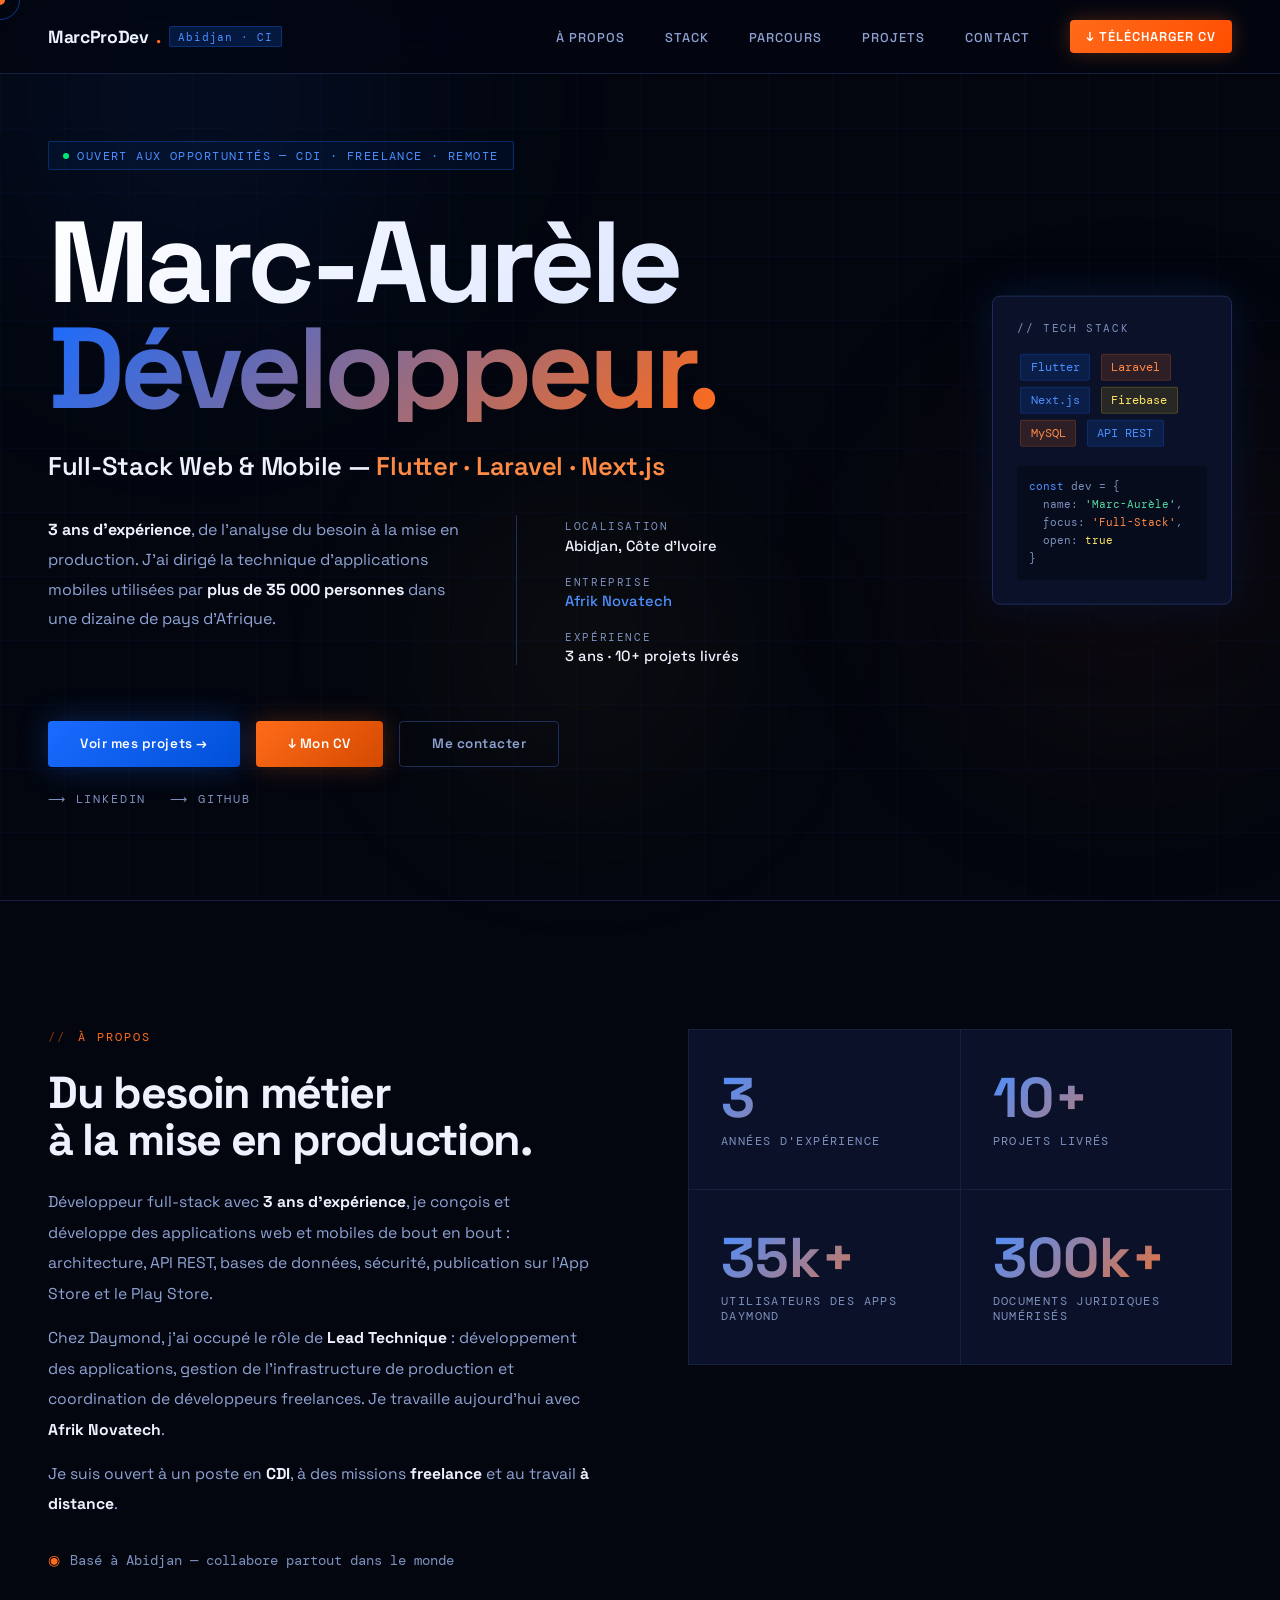
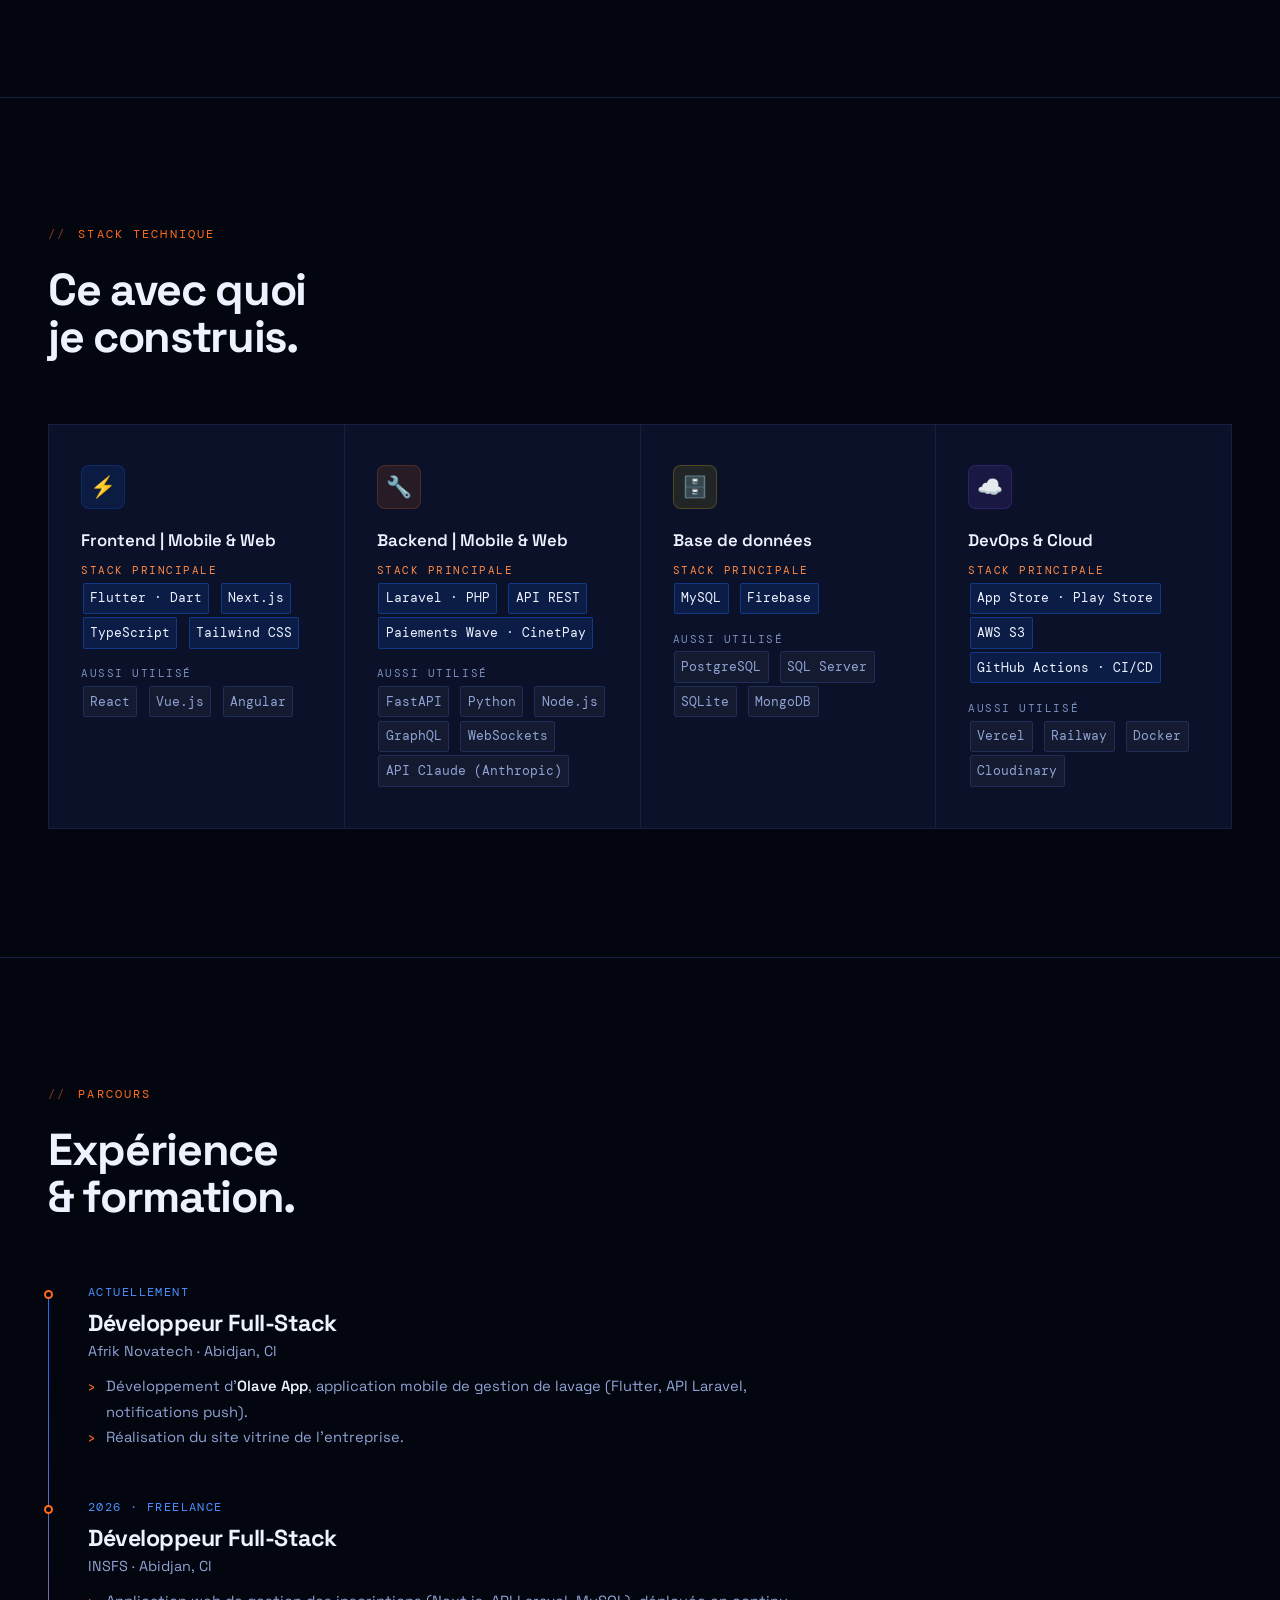
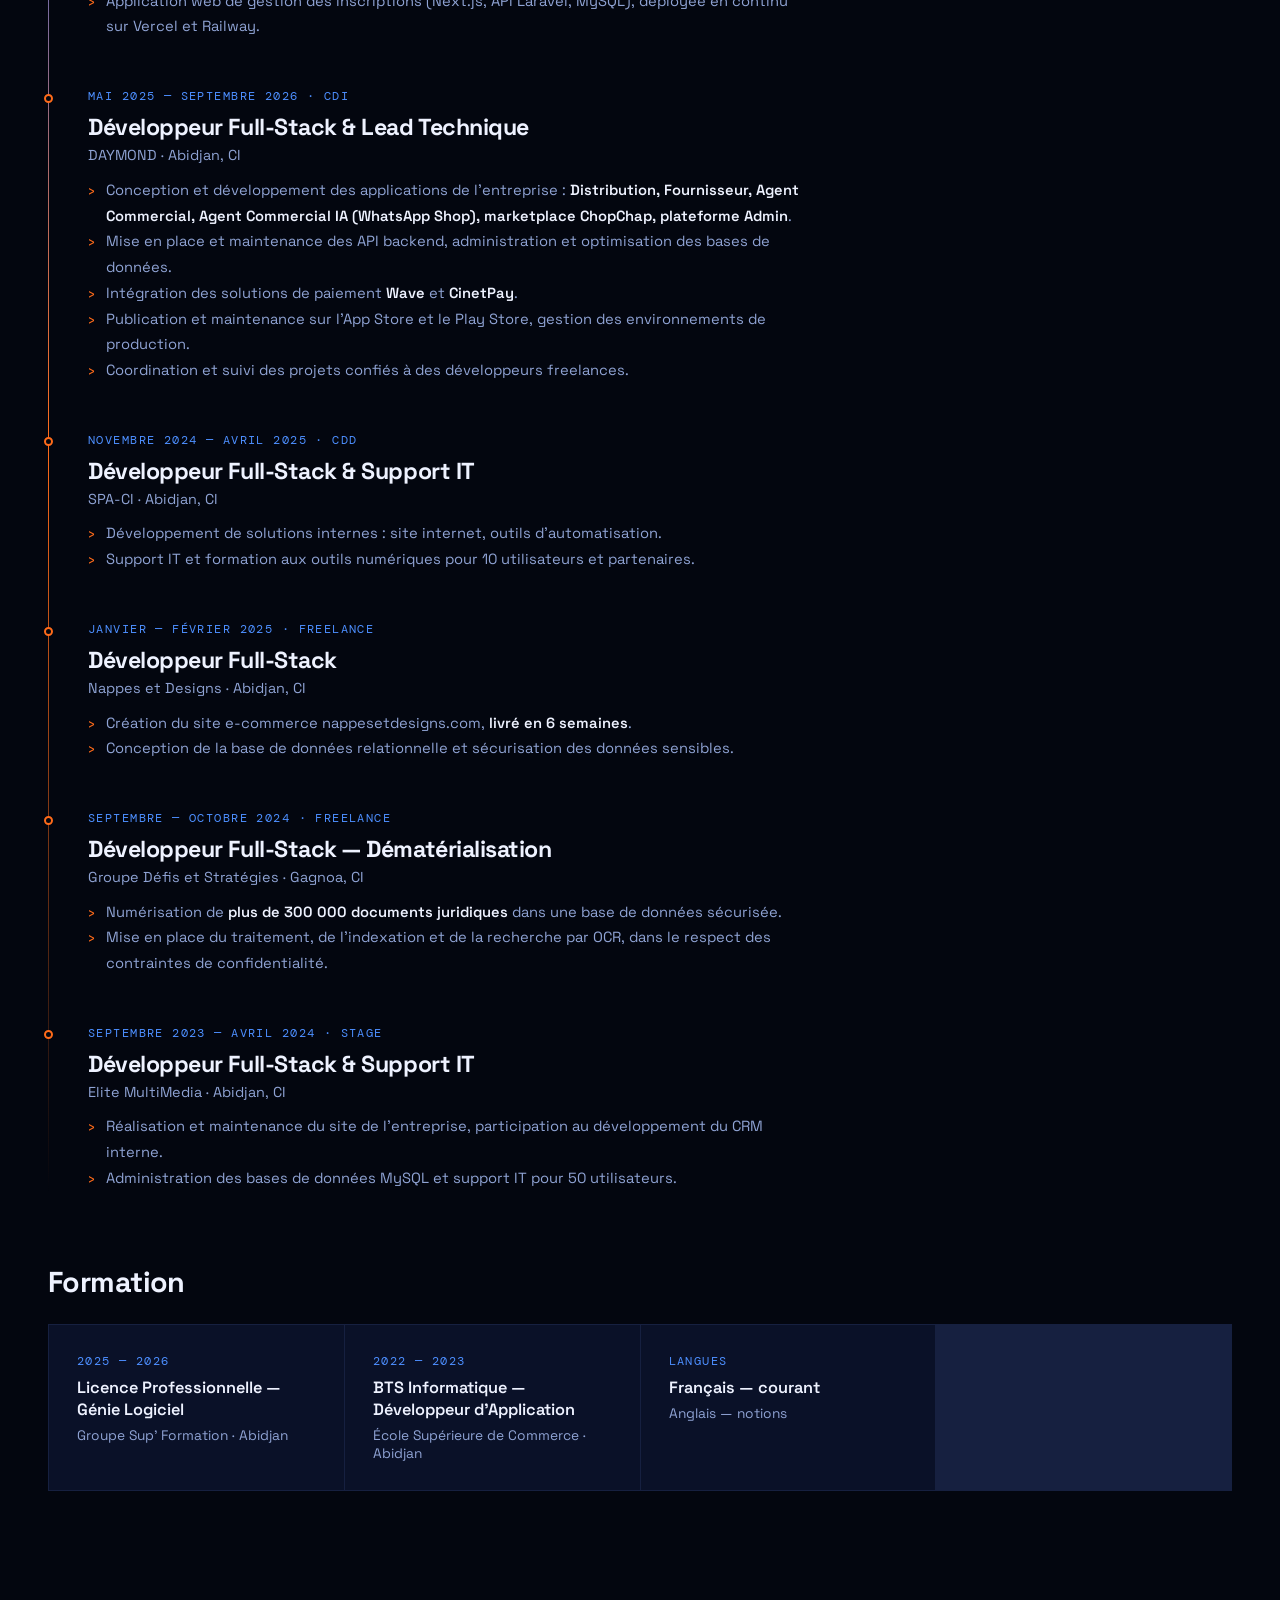
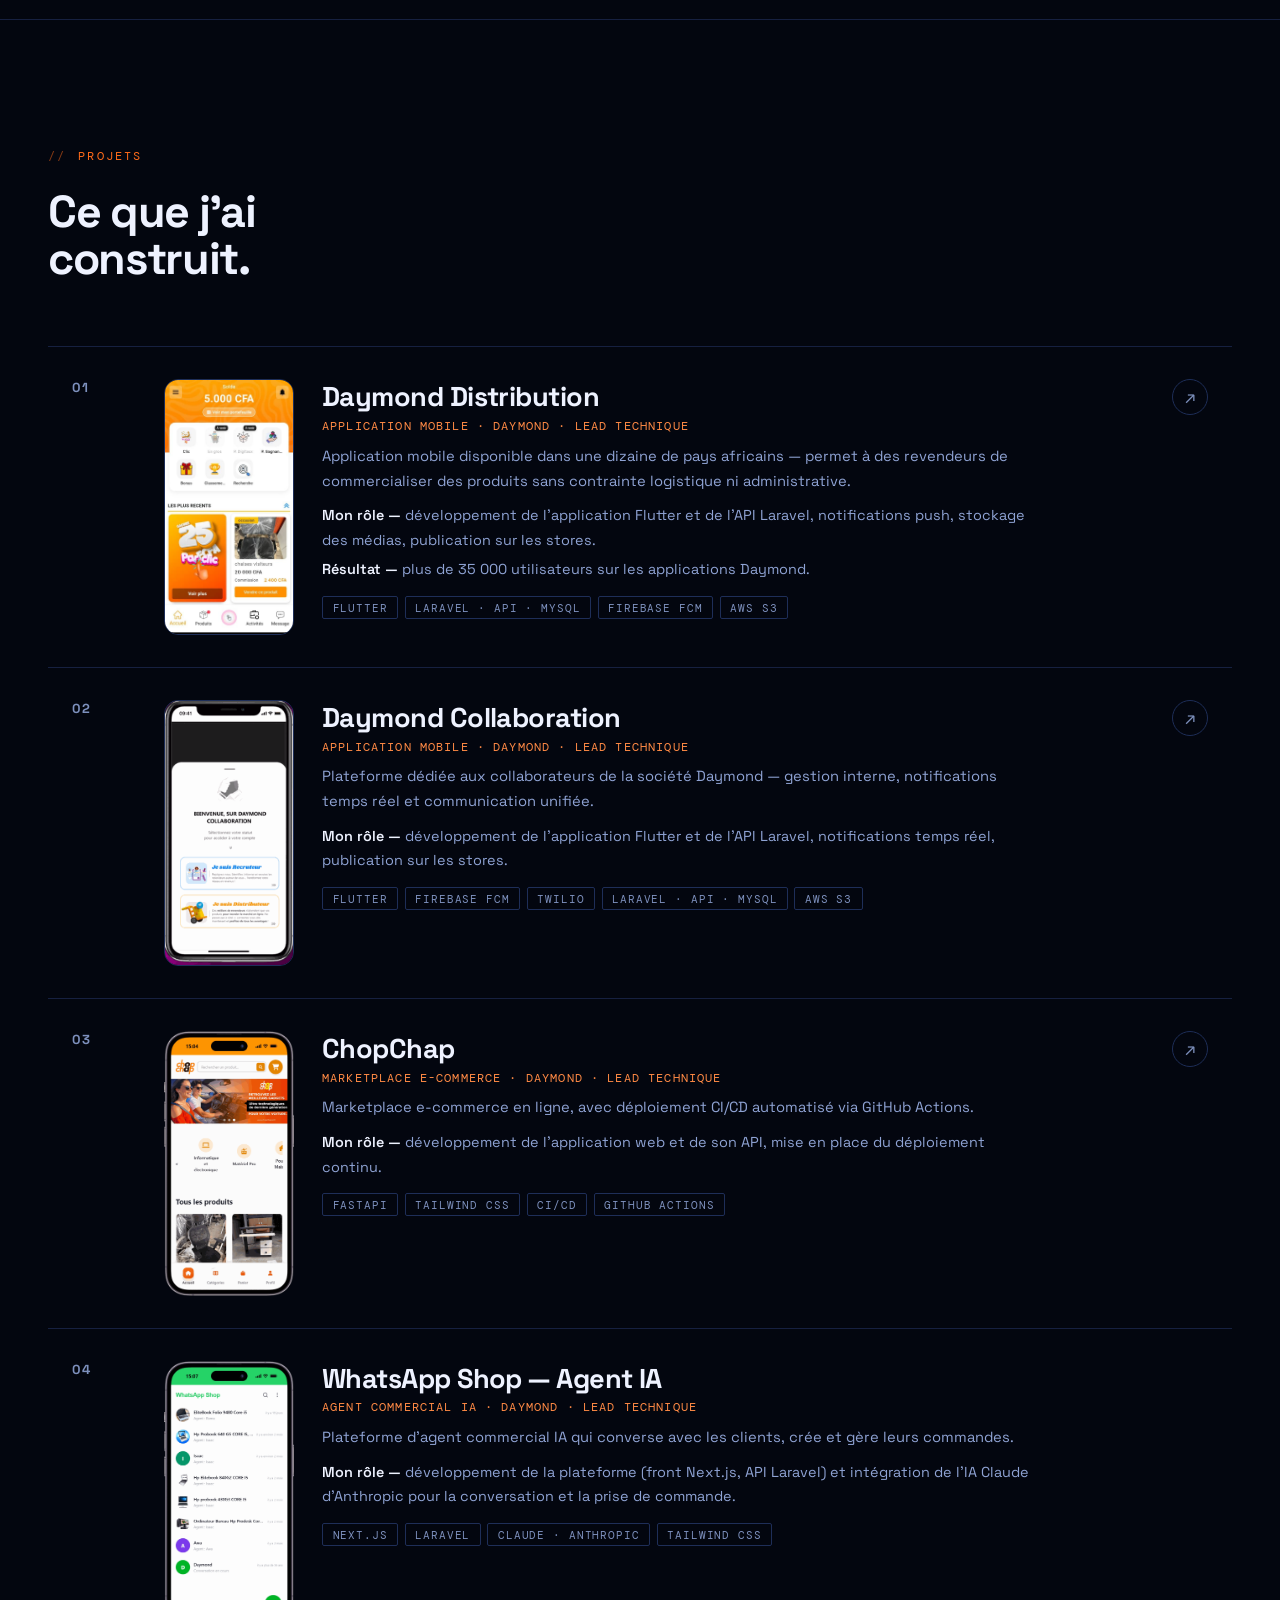
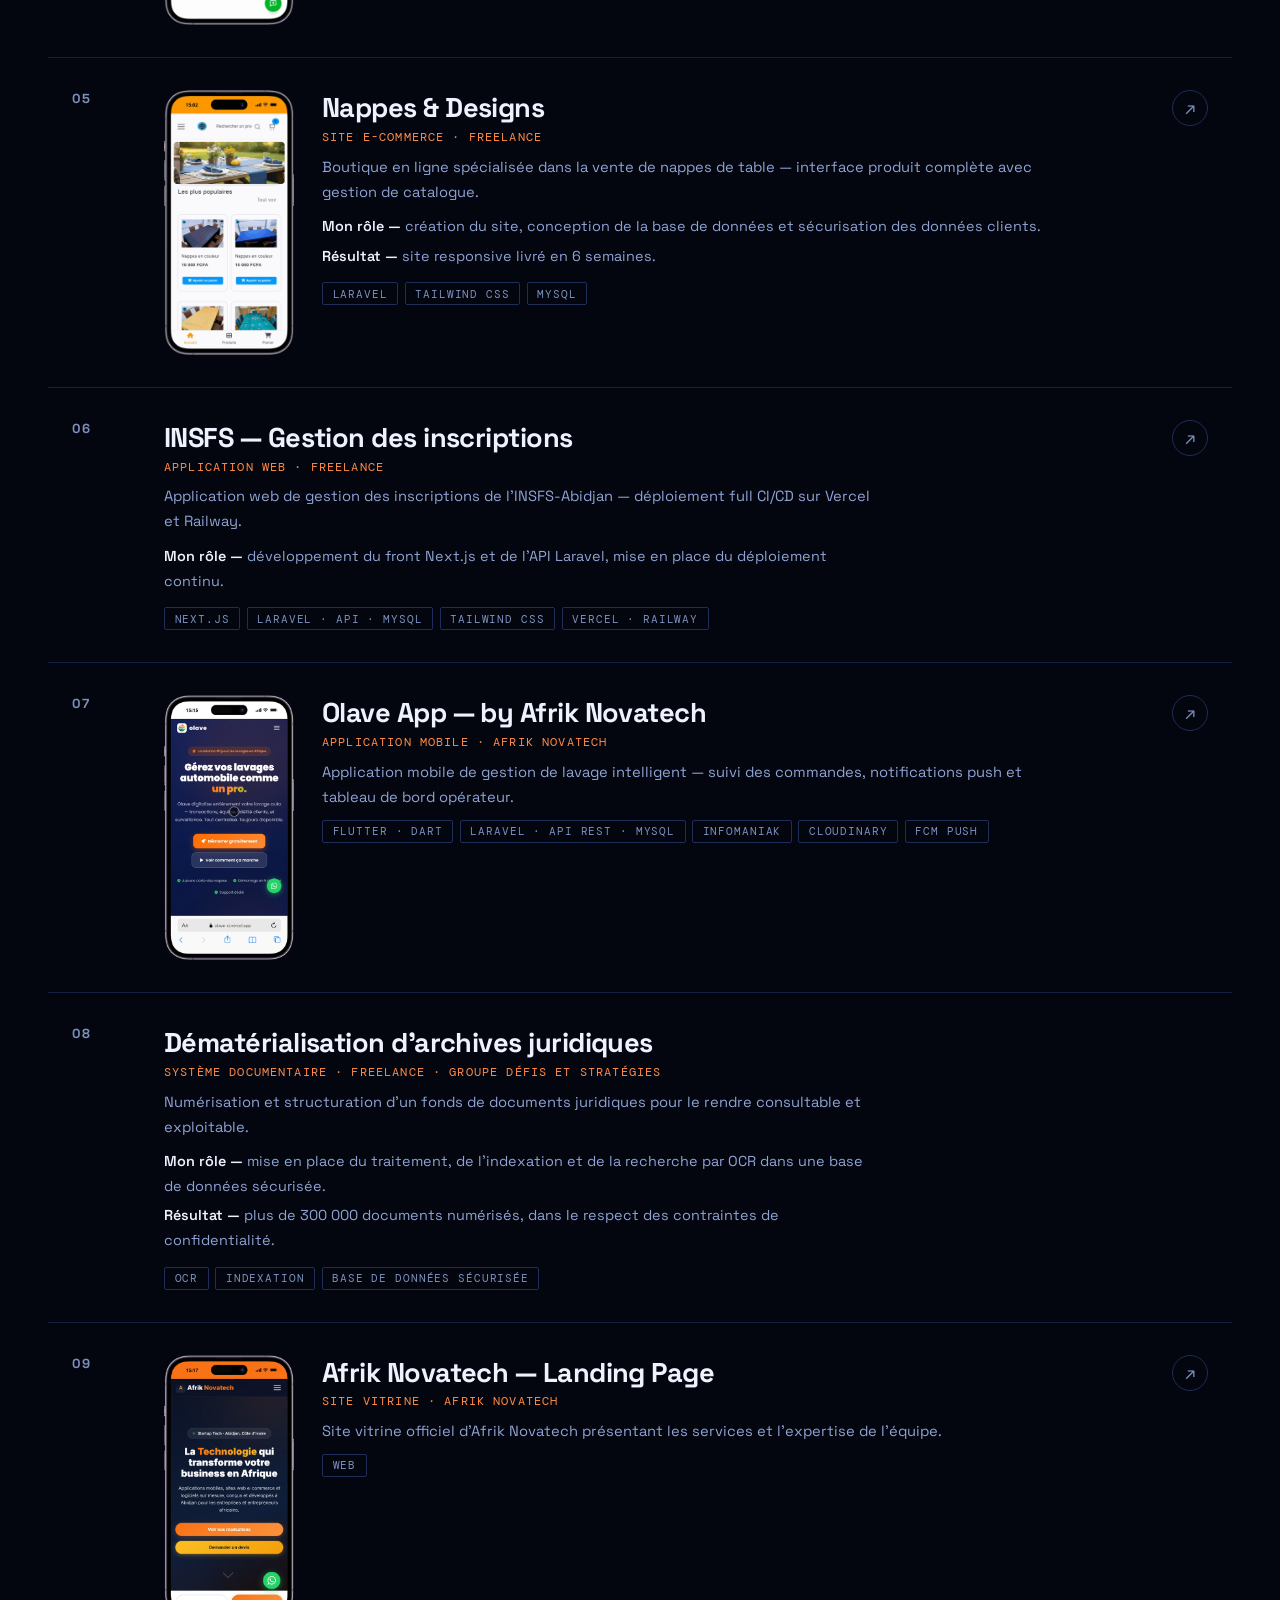
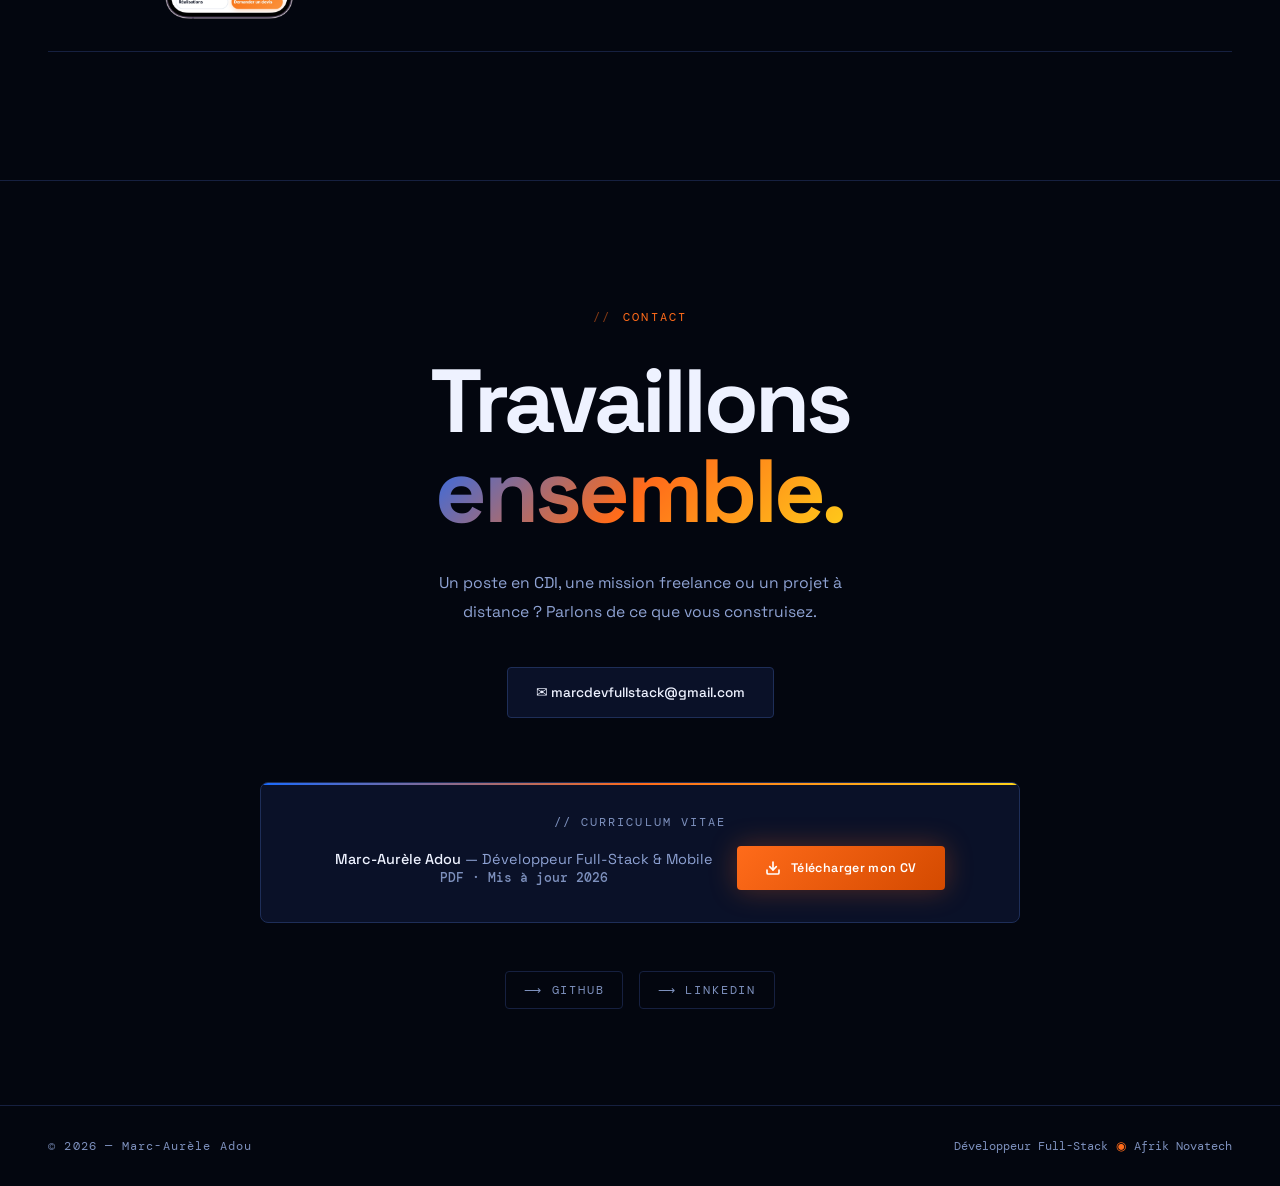
==== commit 576154db: "Projets : WhatsApp Shop (agent IA), captures Olave et Afrik Novatech - Nouveau projet WhatsApp Shop," ====
--- a/index.html
+++ b/index.html
@@ -807,7 +807,7 @@
       </div>
       <div class="hero-meta-item">
         <span class="hero-meta-label">Entreprise</span>
-        <span class="hero-meta-val accent">Afrinovatech</span>
+        <span class="hero-meta-val accent">Afrik Novatech</span>
       </div>
       <div class="hero-meta-item">
         <span class="hero-meta-label">Expérience</span>
@@ -855,7 +855,7 @@
       Développeur full-stack avec <strong>3 ans d'expérience</strong>, je conçois et développe des applications web et mobiles de bout en bout : architecture, API REST, bases de données, sécurité, publication sur l'App Store et le Play Store.
     </p>
     <p class="about-text">
-      Chez Daymond, j'ai occupé le rôle de <strong>Lead Technique</strong> : développement des applications, gestion de l'infrastructure de production et coordination de développeurs freelances. Je travaille aujourd'hui avec <strong>Afrinovatech</strong>.
+      Chez Daymond, j'ai occupé le rôle de <strong>Lead Technique</strong> : développement des applications, gestion de l'infrastructure de production et coordination de développeurs freelances. Je travaille aujourd'hui avec <strong>Afrik Novatech</strong>.
     </p>
     <p class="about-text">
       Je suis ouvert à un poste en <strong>CDI</strong>, à des missions <strong>freelance</strong> et au travail <strong>à distance</strong>.
@@ -925,6 +925,7 @@
         <span class="tag-inline">Node.js</span>
         <span class="tag-inline">GraphQL</span>
         <span class="tag-inline">WebSockets</span>
+        <span class="tag-inline">API Claude (Anthropic)</span>
       </div>
     </div>
     <div class="skill-card reveal" style="transition-delay:0.16s">
@@ -973,7 +974,7 @@
     <div class="timeline-item reveal">
       <div class="exp-period">Actuellement</div>
       <div class="exp-title">Développeur Full-Stack</div>
-      <div class="exp-company">Afrinovatech · Abidjan, CI</div>
+      <div class="exp-company">Afrik Novatech · Abidjan, CI</div>
       <ul class="exp-list">
         <li>Développement d'<strong>Olave App</strong>, application mobile de gestion de lavage (Flutter, API Laravel, notifications push).</li>
         <li>Réalisation du site vitrine de l'entreprise.</li>
@@ -992,7 +993,7 @@
       <div class="exp-title">Développeur Full-Stack &amp; Lead Technique</div>
       <div class="exp-company">DAYMOND · Abidjan, CI</div>
       <ul class="exp-list">
-        <li>Conception et développement des applications de l'entreprise : <strong>Distribution, Fournisseur, Agent Commercial, marketplace ChopChap, plateforme Admin</strong>.</li>
+        <li>Conception et développement des applications de l'entreprise : <strong>Distribution, Fournisseur, Agent Commercial, Agent Commercial IA (WhatsApp Shop), marketplace ChopChap, plateforme Admin</strong>.</li>
         <li>Mise en place et maintenance des API backend, administration et optimisation des bases de données.</li>
         <li>Intégration des solutions de paiement <strong>Wave</strong> et <strong>CinetPay</strong>.</li>
         <li>Publication et maintenance sur l'App Store et le Play Store, gestion des environnements de production.</li>
@@ -1135,6 +1136,28 @@
   <div class="project-item reveal">
     <div class="project-num">04</div>
     <div class="project-info has-shot">
+      <div class="project-shot"><img src="assets/project-whatsappshop.png" alt="Liste des conversations dans WhatsApp Shop" width="620" height="1262" loading="lazy" /></div>
+      <div class="project-body">
+        <div class="project-name">WhatsApp Shop — Agent IA</div>
+        <div class="project-context">Agent commercial IA · Daymond · Lead Technique</div>
+        <div class="project-desc">Plateforme d'agent commercial IA qui converse avec les clients, crée et gère leurs commandes.</div>
+        <div class="project-facts">
+          <div><b>Mon rôle —</b> développement de la plateforme (front Next.js, API Laravel) et intégration de l'IA Claude d'Anthropic pour la conversation et la prise de commande.</div>
+        </div>
+        <div class="project-tags">
+          <span class="tag">Next.js</span>
+          <span class="tag">Laravel</span>
+          <span class="tag">Claude · Anthropic</span>
+          <span class="tag">Tailwind CSS</span>
+        </div>
+      </div>
+    </div>
+    <span></span>
+  </div>
+
+  <div class="project-item reveal">
+    <div class="project-num">05</div>
+    <div class="project-info has-shot">
       <div class="project-shot"><img src="assets/project-nappesetdesigns.png" alt="Page d'accueil de la boutique Nappes et Designs sur mobile" width="620" height="1263" loading="lazy" /></div>
       <div class="project-body">
         <div class="project-name">Nappes &amp; Designs</div>
@@ -1155,7 +1178,7 @@
   </div>
 
   <div class="project-item reveal">
-    <div class="project-num">05</div>
+    <div class="project-num">06</div>
     <div class="project-info">
       <div class="project-name">INSFS — Gestion des inscriptions</div>
       <div class="project-context">Application web · Freelance</div>
@@ -1174,24 +1197,27 @@
   </div>
 
   <div class="project-item reveal">
-    <div class="project-num">06</div>
-    <div class="project-info">
-      <div class="project-name">Olave App — by Afrinovatech</div>
-      <div class="project-context">Application mobile · Afrinovatech</div>
-      <div class="project-desc">Application mobile de gestion de lavage intelligent — suivi des commandes, notifications push et tableau de bord opérateur.</div>
-      <div class="project-tags">
-        <span class="tag">Flutter · Dart</span>
-        <span class="tag">Laravel · API REST · MySQL</span>
-        <span class="tag">Infomaniak</span>
-        <span class="tag">Cloudinary</span>
-        <span class="tag">FCM Push</span>
-      </div>
+    <div class="project-num">07</div>
+    <div class="project-info has-shot">
+      <div class="project-shot"><img src="assets/project-olave.png" alt="Page d'accueil d'Olave sur mobile" width="400" height="815" loading="lazy" /></div>
+      <div class="project-body">
+        <div class="project-name">Olave App — by Afrik Novatech</div>
+        <div class="project-context">Application mobile · Afrik Novatech</div>
+        <div class="project-desc">Application mobile de gestion de lavage intelligent — suivi des commandes, notifications push et tableau de bord opérateur.</div>
+        <div class="project-tags">
+          <span class="tag">Flutter · Dart</span>
+          <span class="tag">Laravel · API REST · MySQL</span>
+          <span class="tag">Infomaniak</span>
+          <span class="tag">Cloudinary</span>
+          <span class="tag">FCM Push</span>
+          </div>
+    </div>
     </div>
     <a href="https://olave-ci.vercel.app/" target="_blank" rel="noopener noreferrer" class="project-link" aria-label="Voir Olave App (nouvel onglet)">↗</a>
   </div>
 
   <div class="project-item reveal">
-    <div class="project-num">07</div>
+    <div class="project-num">08</div>
     <div class="project-info">
       <div class="project-name">Dématérialisation d'archives juridiques</div>
       <div class="project-context">Système documentaire · Freelance · Groupe Défis et Stratégies</div>
@@ -1210,16 +1236,19 @@
   </div>
 
   <div class="project-item reveal">
-    <div class="project-num">08</div>
-    <div class="project-info">
-      <div class="project-name">Afrinovatech — Landing Page</div>
-      <div class="project-context">Site vitrine · Afrinovatech</div>
-      <div class="project-desc">Site vitrine officiel d'Afrinovatech présentant les services et l'expertise de l'équipe.</div>
-      <div class="project-tags">
-        <span class="tag">Web</span>
-      </div>
-    </div>
-    <a href="https://www.afriknovatech.com/" target="_blank" rel="noopener noreferrer" class="project-link" aria-label="Voir le site Afrinovatech (nouvel onglet)">↗</a>
+    <div class="project-num">09</div>
+    <div class="project-info has-shot">
+      <div class="project-shot"><img src="assets/project-afriknovatech.png" alt="Page d'accueil du site Afrik Novatech sur mobile" width="400" height="815" loading="lazy" /></div>
+      <div class="project-body">
+        <div class="project-name">Afrik Novatech — Landing Page</div>
+        <div class="project-context">Site vitrine · Afrik Novatech</div>
+        <div class="project-desc">Site vitrine officiel d'Afrik Novatech présentant les services et l'expertise de l'équipe.</div>
+        <div class="project-tags">
+          <span class="tag">Web</span>
+          </div>
+    </div>
+    </div>
+    <a href="https://www.afriknovatech.com/" target="_blank" rel="noopener noreferrer" class="project-link" aria-label="Voir le site Afrik Novatech (nouvel onglet)">↗</a>
   </div>
 </section>
 
@@ -1269,7 +1298,7 @@
 <footer>
   <div class="footer-left">© 2026 — Marc-Aurèle Adou</div>
   <div class="footer-right">
-    Développeur Full-Stack <span class="footer-dot">◉</span> Afrinovatech
+    Développeur Full-Stack <span class="footer-dot">◉</span> Afrik Novatech
   </div>
 </footer>
 
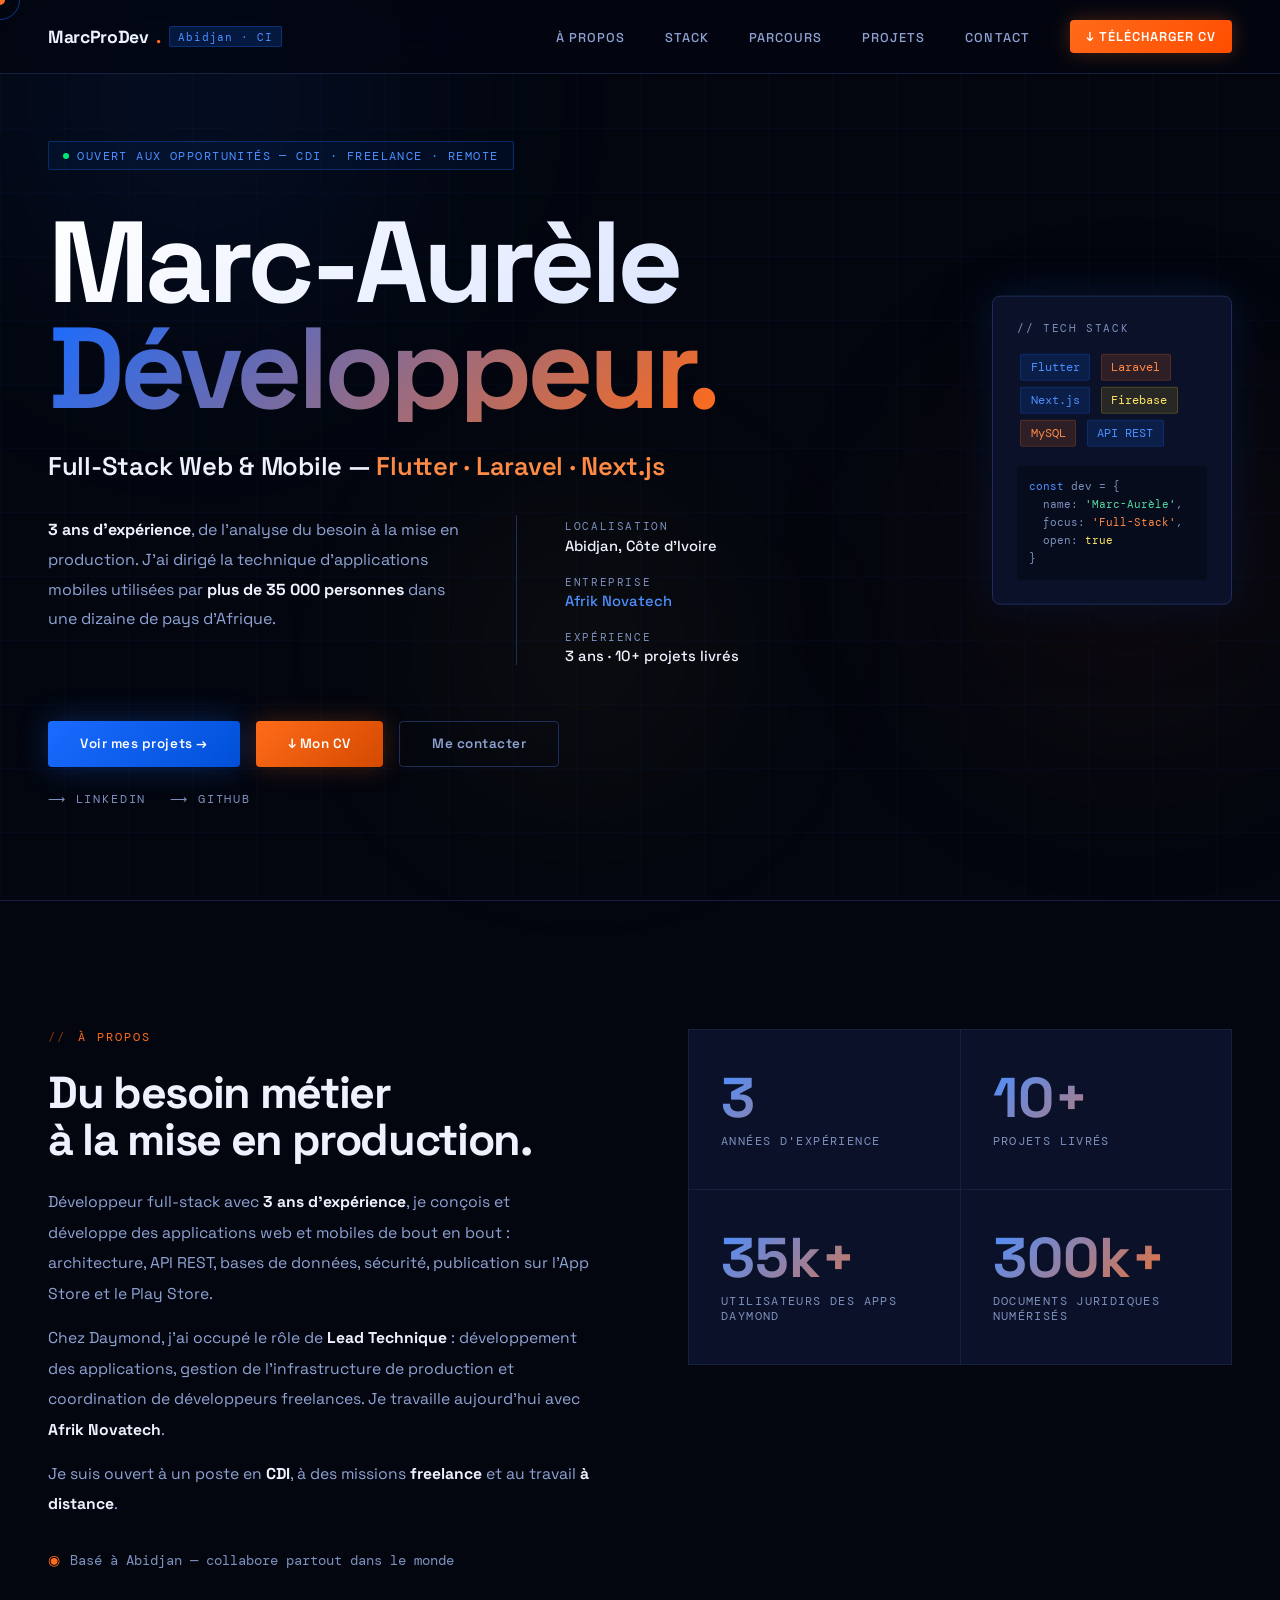
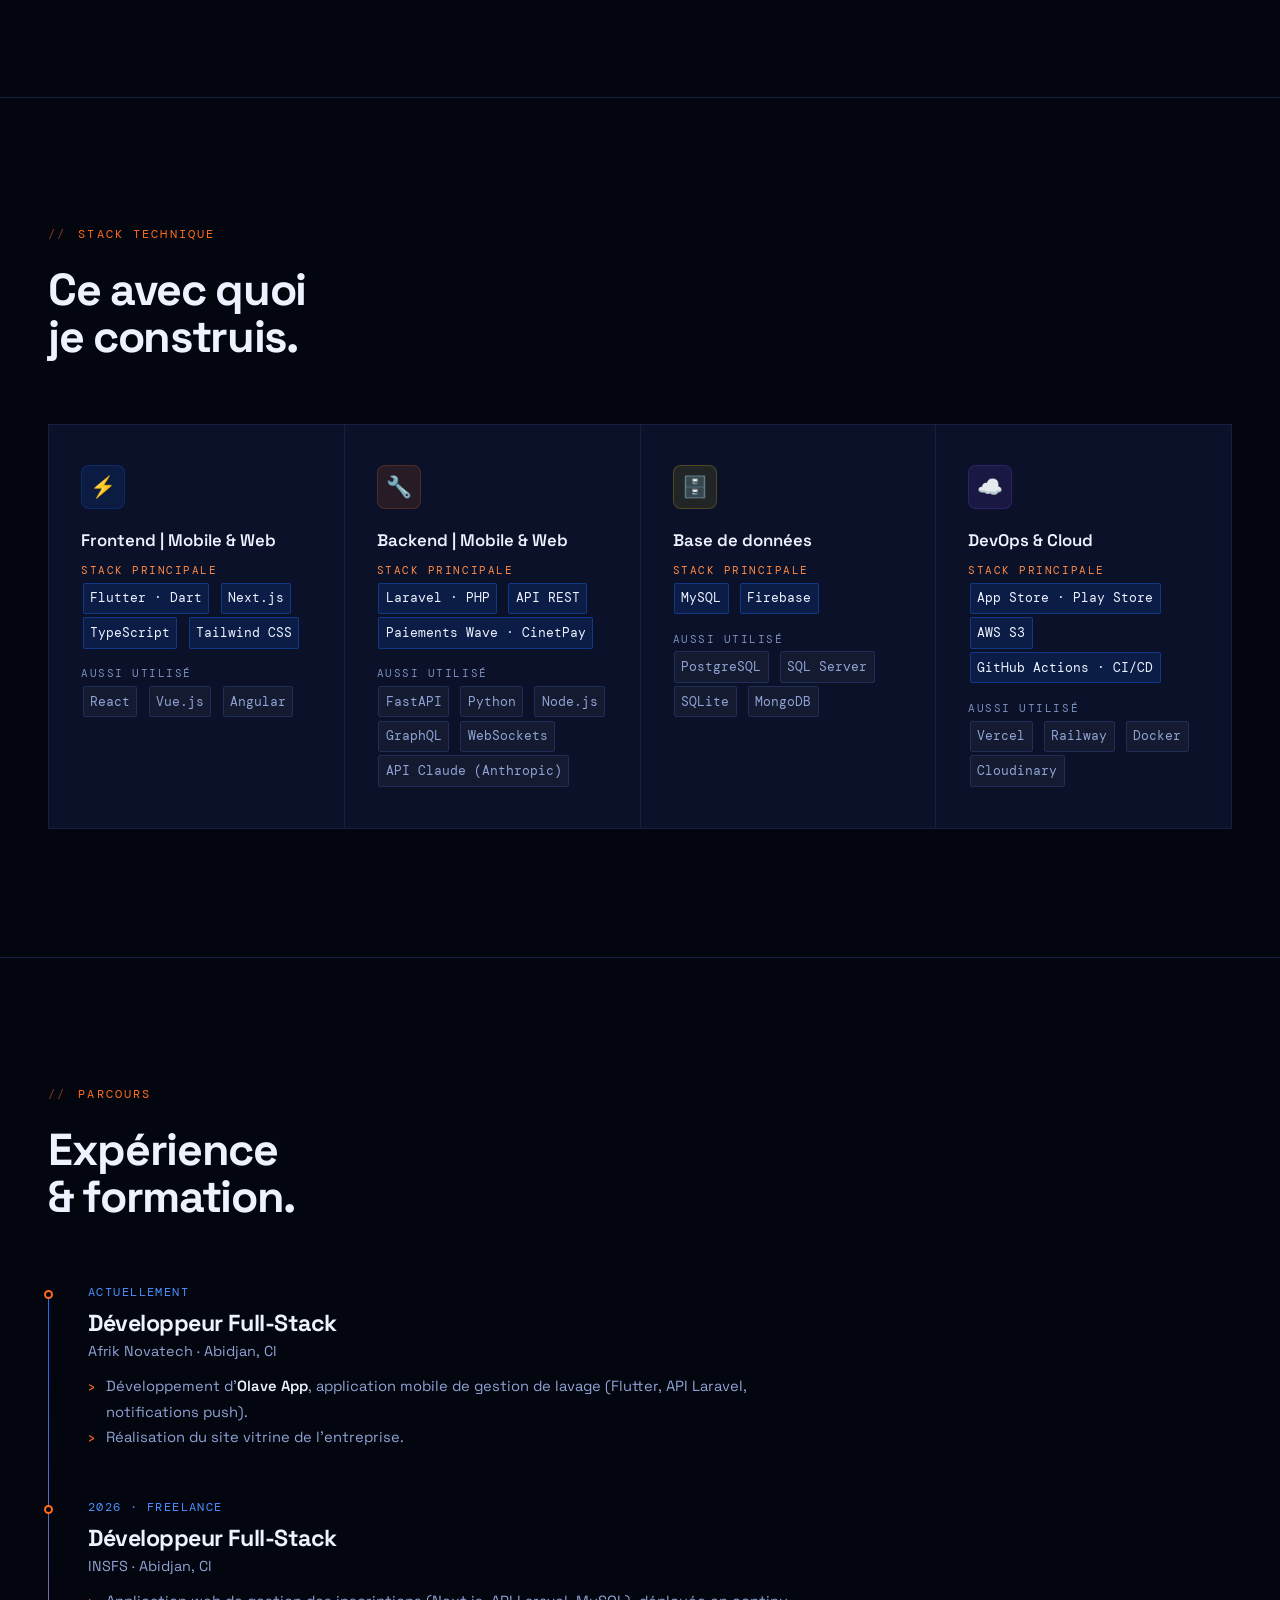
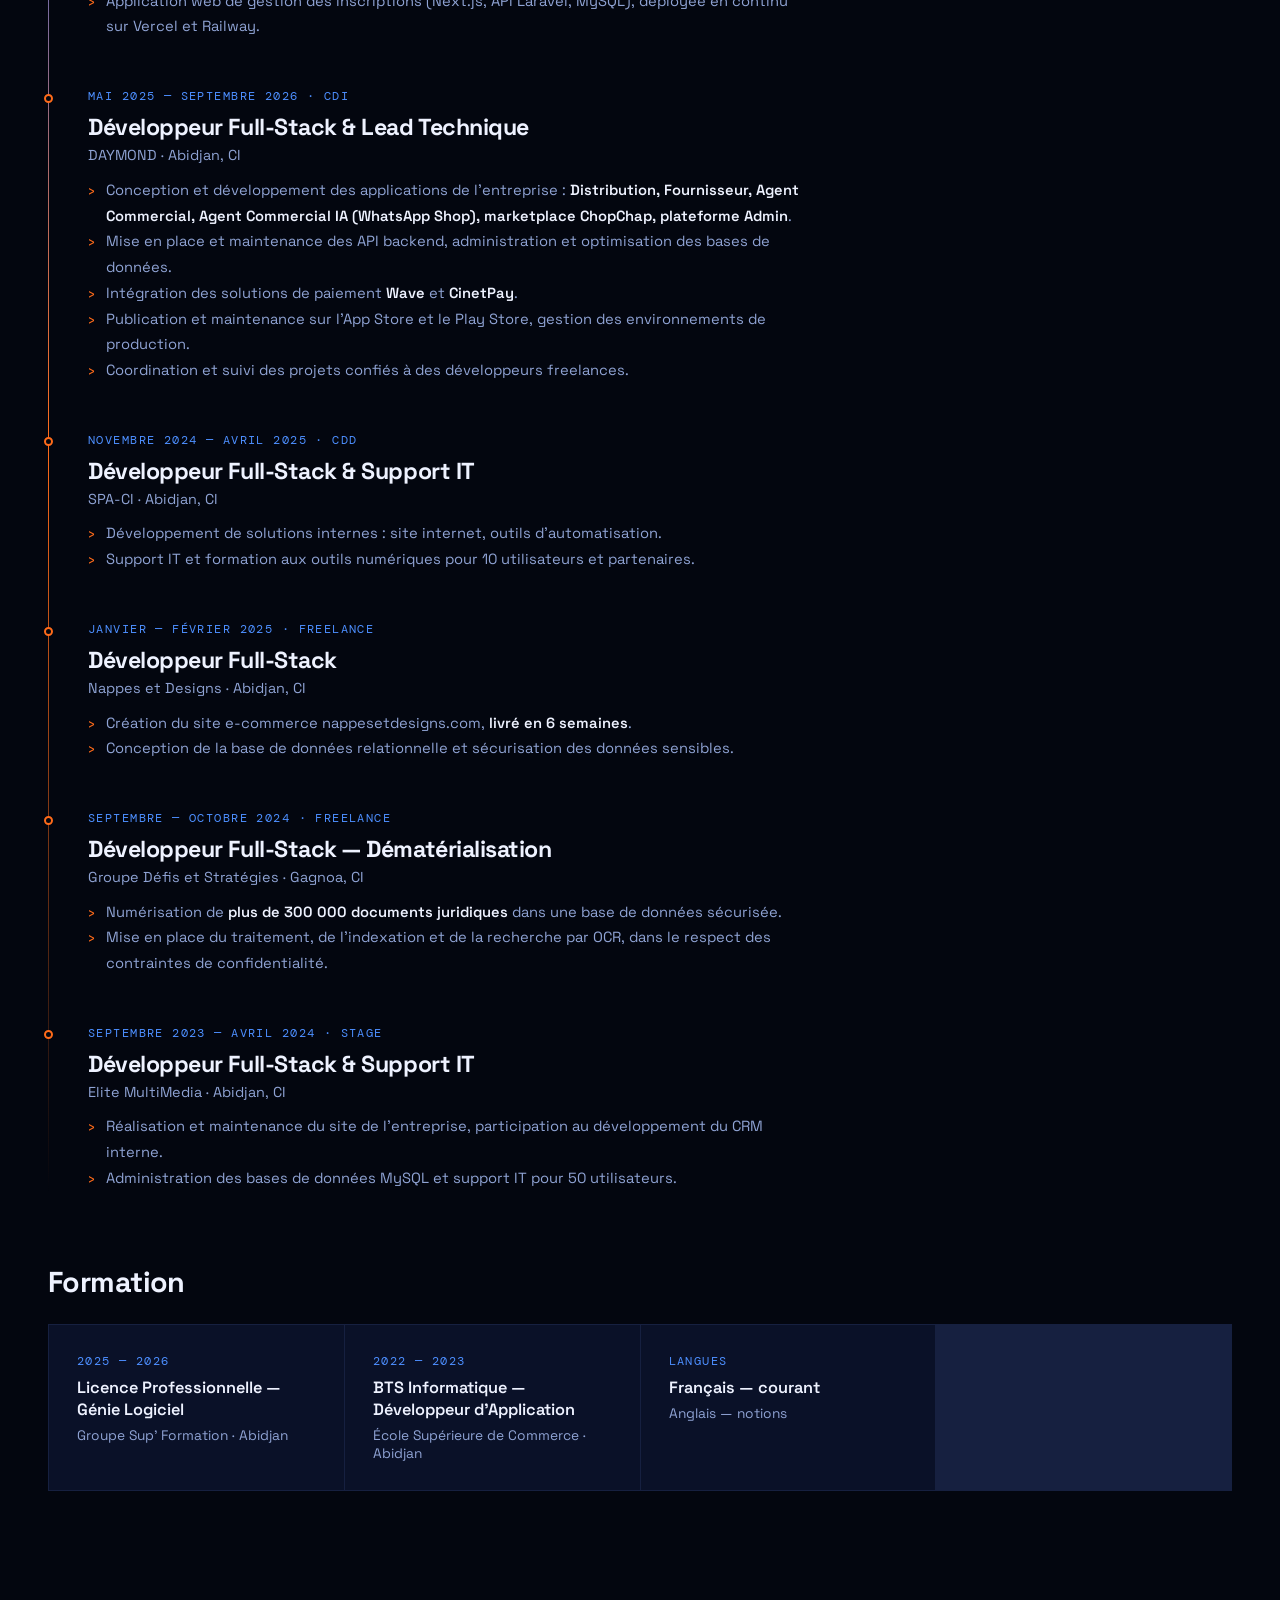
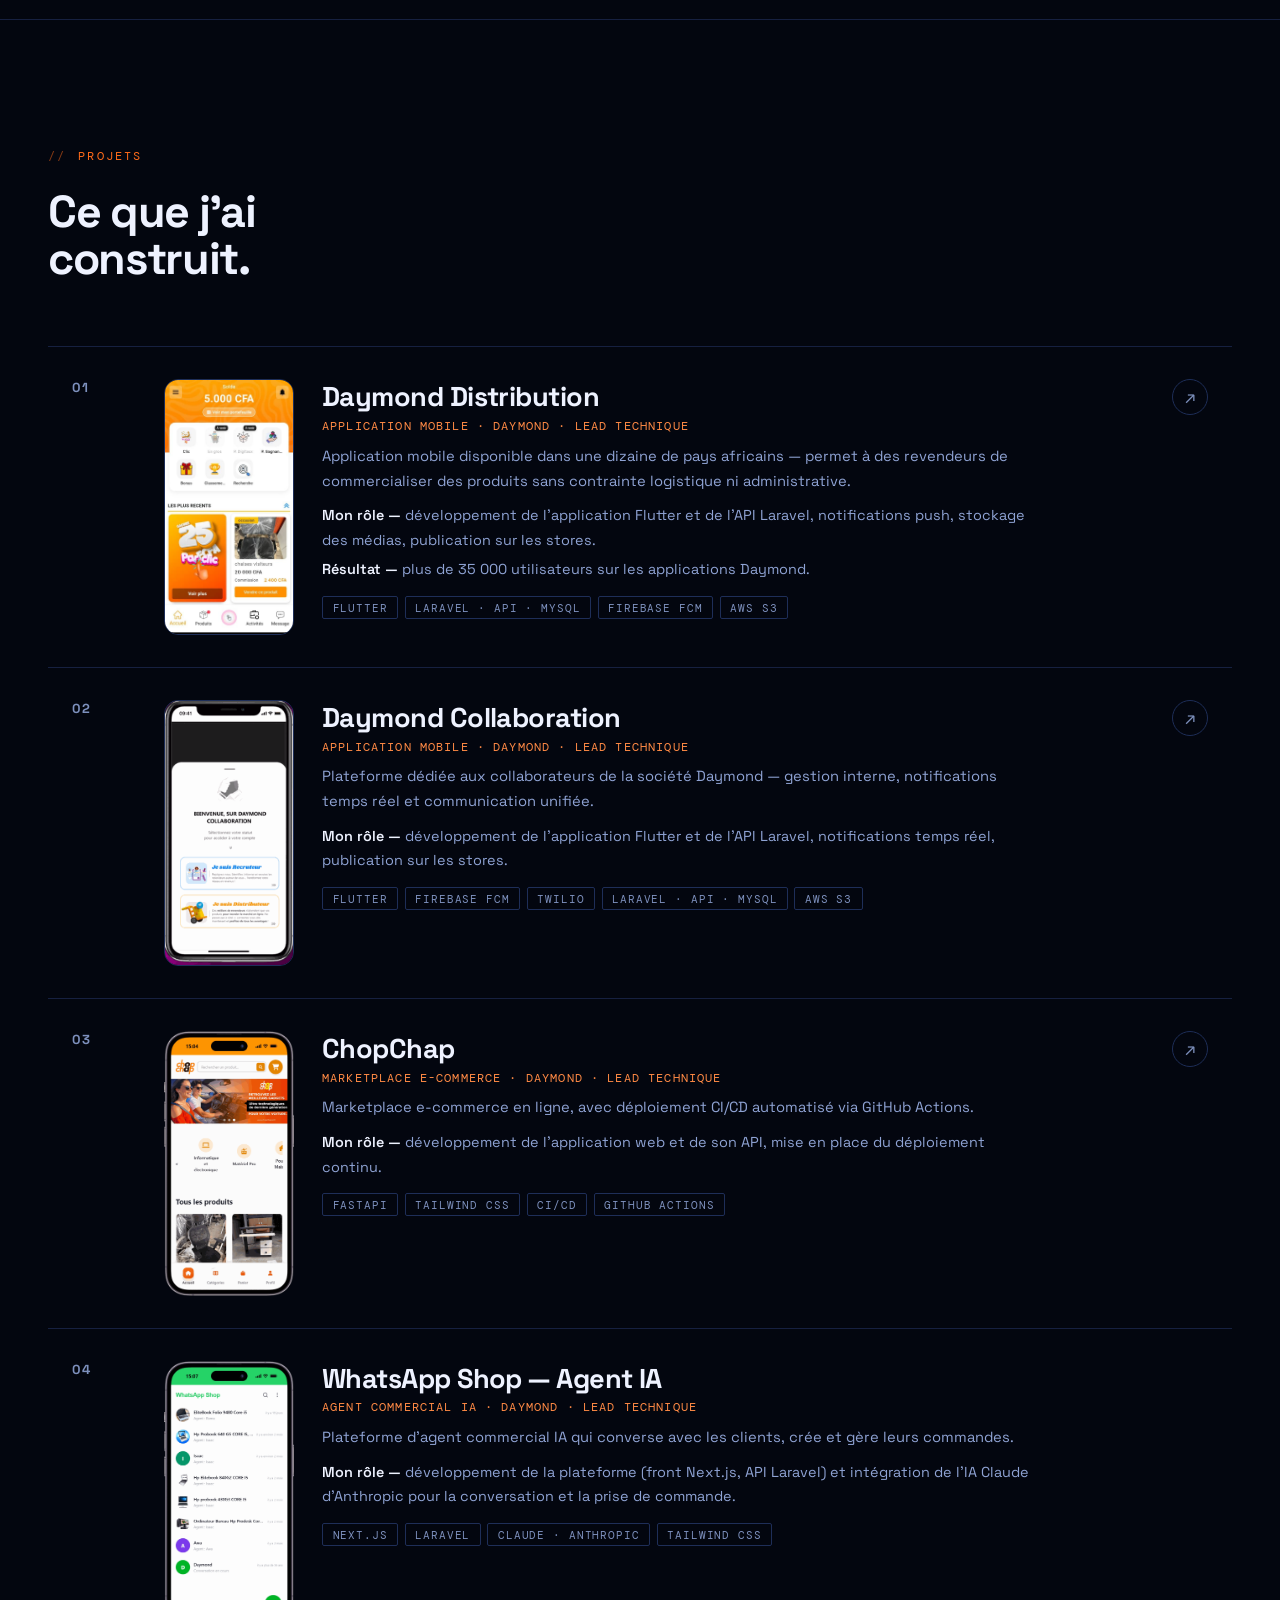
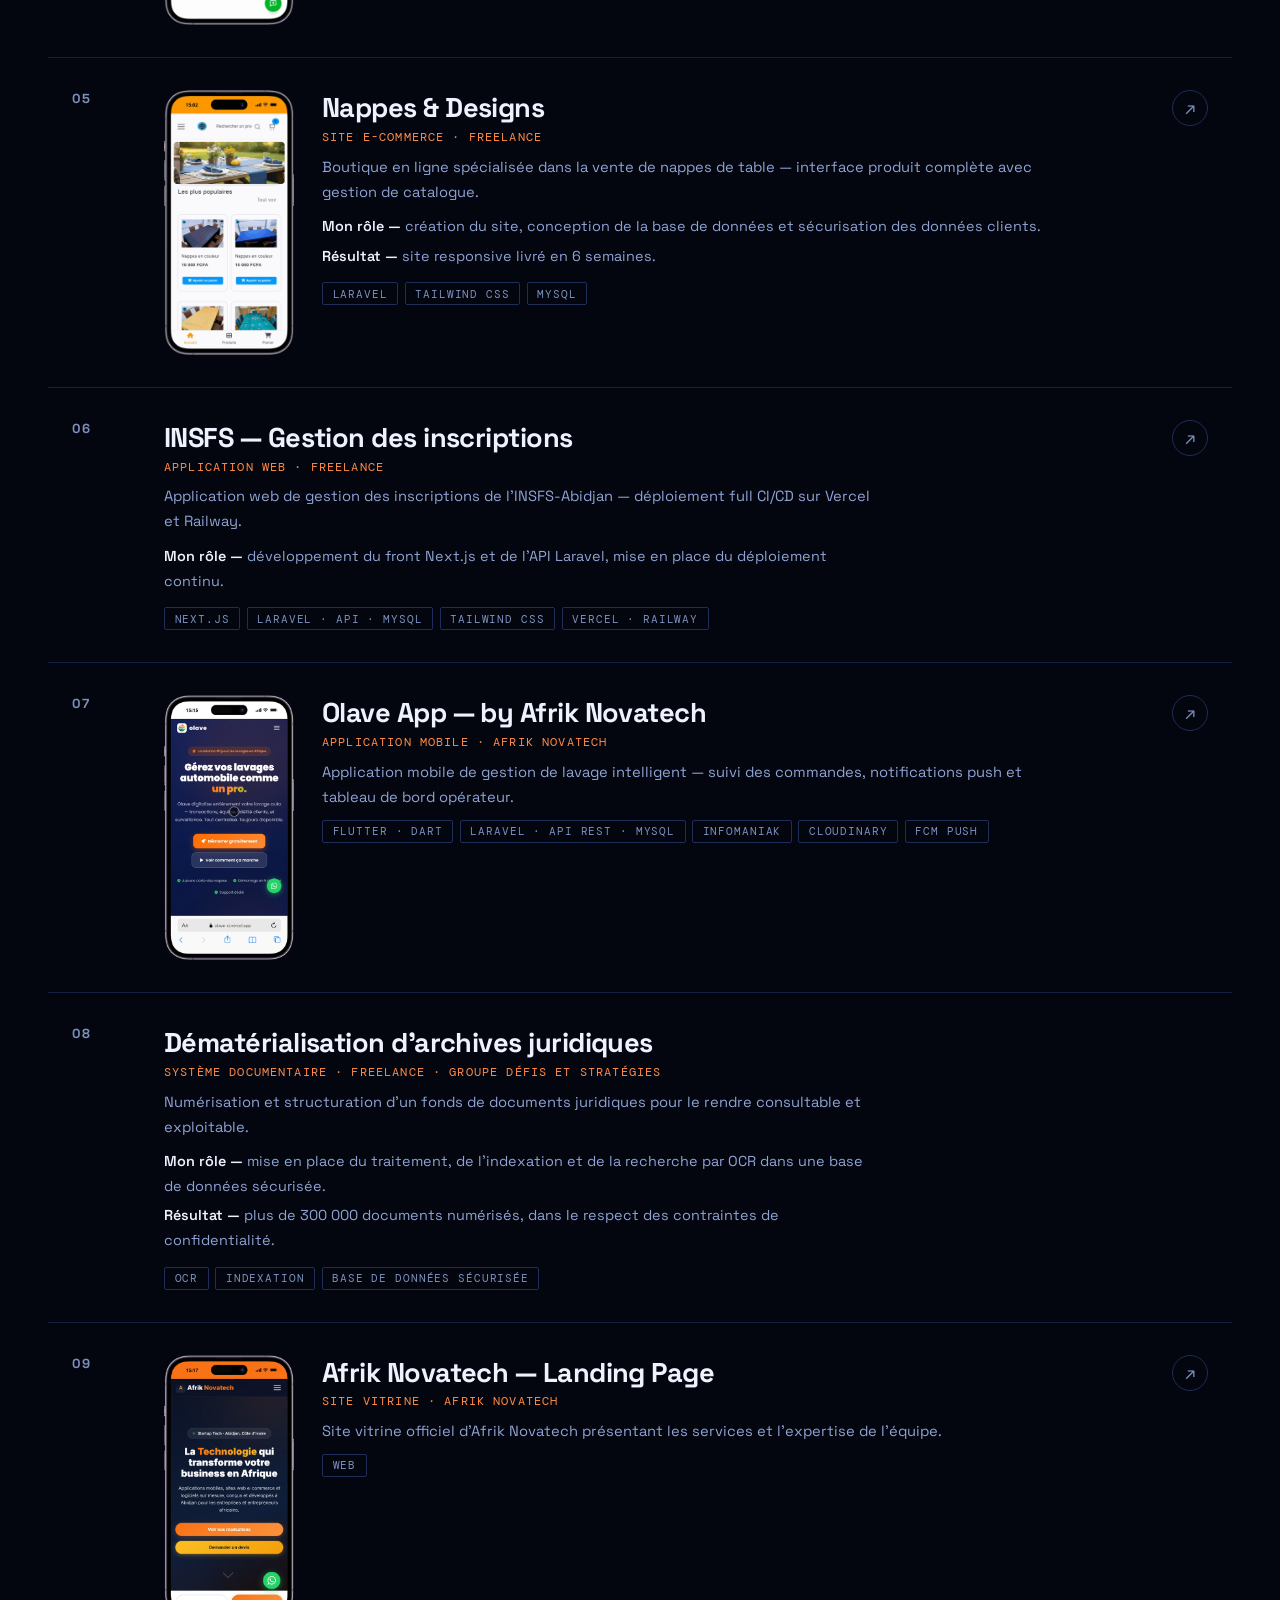
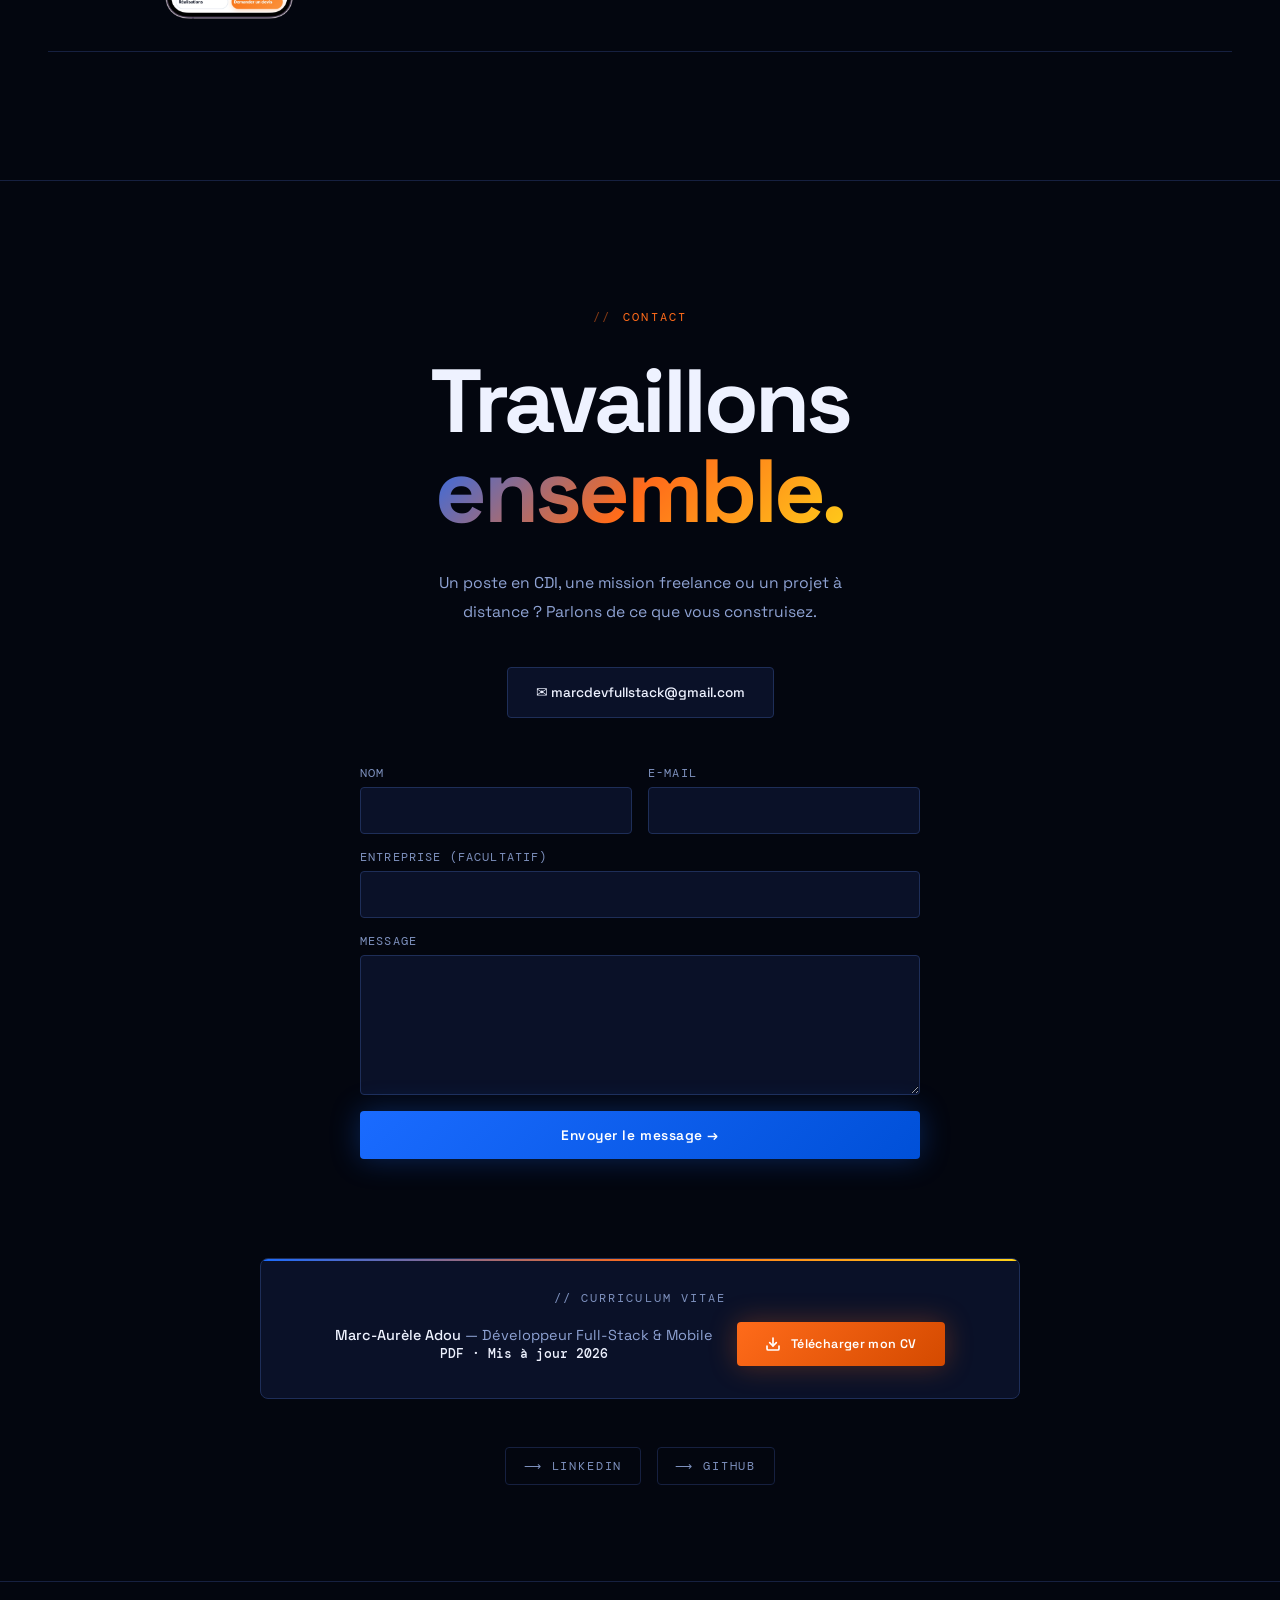
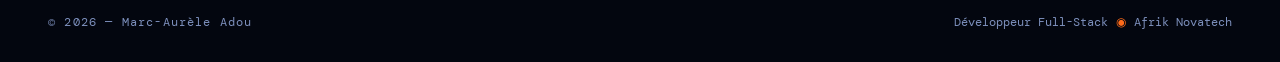
==== commit 0550be37: "Site généré depuis Supabase, formulaire de contact, pages projet et admin enrichi Site - scripts/bui" ====
--- a/index.html
+++ b/index.html
@@ -12,733 +12,15 @@
   <meta property="og:site_name" content="MarcProDev" />
   <meta property="og:title" content="Marc-Aurèle Adou — Développeur Full-Stack Web & Mobile" />
   <meta property="og:description" content="Flutter · Laravel · Next.js. 3 ans d'expérience, 10+ projets livrés, 35 000+ utilisateurs. Ouvert aux opportunités CDI, freelance et remote." />
-  <meta name="twitter:card" content="summary" />
+  <meta property="og:image" content="assets/og-image.png" />
+  <meta property="og:url" content="" />
+  <meta name="twitter:card" content="summary_large_image" />
   <link rel="icon" href="data:image/svg+xml,%3Csvg xmlns='http://www.w3.org/2000/svg' viewBox='0 0 64 64'%3E%3Crect width='64' height='64' rx='12' fill='%2303060f'/%3E%3Ctext x='50%25' y='54%25' dominant-baseline='middle' text-anchor='middle' font-family='Arial,sans-serif' font-weight='800' font-size='38' fill='%23ff6b1a'%3EM%3C/text%3E%3C/svg%3E" />
   <link rel="preconnect" href="https://fonts.googleapis.com" />
   <link rel="preconnect" href="https://fonts.gstatic.com" crossorigin />
   <script>document.documentElement.classList.add('js');</script>
   <link href="https://fonts.googleapis.com/css2?family=Clash+Display:wght@400;500;600;700&family=Space+Grotesk:wght@300;400;500;600;700&family=DM+Mono:wght@300;400;500&display=swap" rel="stylesheet" />
-  <style>
-    *, *::before, *::after { box-sizing: border-box; margin: 0; padding: 0; }
-
-    :root {
-      --bg: #03060f;
-      --bg2: #060b1a;
-      --surface: #0a1128;
-      --surface2: #0d1535;
-      --border: #162040;
-      --border2: #1e2e58;
-
-      --blue: #1a6bff;
-      --blue-light: #4d8fff;
-      --blue-glow: rgba(26,107,255,0.18);
-
-      --orange: #ff6b1a;
-      --orange-light: #ff8a45;
-      --orange-glow: rgba(255,107,26,0.18);
-
-      --yellow: #ffd21a;
-      --yellow-light: #ffe566;
-      --yellow-glow: rgba(255,210,26,0.15);
-
-      --text: #eef2ff;
-      --text2: #8fa3d4;
-      --text3: #7d90bd;
-
-      --font-display: 'Clash Display', 'Space Grotesk', sans-serif;
-      --font-body: 'Space Grotesk', sans-serif;
-      --font-mono: 'DM Mono', monospace;
-
-      --radius: 4px;
-    }
-
-    html { scroll-behavior: smooth; }
-
-    body {
-      background: var(--bg);
-      color: var(--text);
-      font-family: var(--font-body);
-      overflow-x: hidden;
-    }
-    a:focus-visible, button:focus-visible { outline: 2px solid var(--yellow); outline-offset: 3px; }
-
-    /* ─── CURSOR (souris uniquement, et seulement si le JS tourne) ─── */
-    #cursor, #cursor-ring { display: none; }
-    @media (hover: hover) and (pointer: fine) {
-      .js body, .js a, .js button { cursor: none; }
-      .js #cursor, .js #cursor-ring { display: block; }
-    }
-    #cursor {
-      position: fixed; width: 10px; height: 10px;
-      background: var(--orange); border-radius: 50%;
-      pointer-events: none; z-index: 9999;
-      transform: translate(-50%,-50%);
-      transition: transform 0.1s, background 0.2s;
-      mix-blend-mode: screen;
-    }
-    #cursor-ring {
-      position: fixed; width: 40px; height: 40px;
-      border: 1.5px solid rgba(26,107,255,0.5);
-      border-radius: 50%; pointer-events: none; z-index: 9998;
-      transform: translate(-50%,-50%);
-    }
-    body:has(a:hover) #cursor { background: var(--yellow); transform: translate(-50%,-50%) scale(1.6); }
-    body:has(a:hover) #cursor-ring { border-color: var(--yellow); transform: translate(-50%,-50%) scale(1.2); }
-
-    /* ─── BACKGROUND ─── */
-    .bg-orb {
-      position: fixed; border-radius: 50%;
-      pointer-events: none; filter: blur(100px); z-index: 0;
-    }
-    .bg-orb-1 {
-      width: 600px; height: 600px;
-      background: radial-gradient(circle, rgba(26,107,255,0.12) 0%, transparent 70%);
-      top: -200px; left: -100px;
-    }
-    .bg-orb-2 {
-      width: 500px; height: 500px;
-      background: radial-gradient(circle, rgba(255,107,26,0.09) 0%, transparent 70%);
-      bottom: 10%; right: -100px;
-    }
-    .bg-orb-3 {
-      width: 400px; height: 400px;
-      background: radial-gradient(circle, rgba(255,210,26,0.07) 0%, transparent 70%);
-      top: 50%; left: 30%;
-    }
-    .grid-bg {
-      position: fixed; inset: 0; z-index: 0;
-      background-image:
-        linear-gradient(rgba(26,107,255,0.04) 1px, transparent 1px),
-        linear-gradient(90deg, rgba(26,107,255,0.04) 1px, transparent 1px);
-      background-size: 64px 64px;
-    }
-
-    /* ─── NAV ─── */
-    nav {
-      position: fixed; top: 0; left: 0; right: 0; z-index: 200;
-      display: flex; align-items: center; justify-content: space-between;
-      padding: 1.25rem 3rem;
-      border-bottom: 1px solid var(--border);
-      backdrop-filter: blur(24px) saturate(1.5);
-      background: rgba(3,6,15,0.75);
-    }
-    .nav-logo {
-      font-family: var(--font-display);
-      font-size: 1.1rem; font-weight: 700;
-      letter-spacing: -0.02em;
-      display: flex; align-items: center; gap: 0.5rem;
-    }
-    .nav-logo .dot { color: var(--orange); }
-    .nav-logo .badge {
-      font-family: var(--font-mono); font-size: 0.68rem;
-      font-weight: 400; padding: 0.15rem 0.5rem;
-      background: var(--blue-glow);
-      border: 1px solid rgba(26,107,255,0.3);
-      color: var(--blue-light); border-radius: 2px;
-      letter-spacing: 0.08em;
-    }
-    nav ul { list-style: none; display: flex; gap: 2.5rem; align-items: center; }
-    nav a {
-      color: var(--text2); text-decoration: none;
-      font-size: 0.8rem; letter-spacing: 0.08em;
-      text-transform: uppercase; font-weight: 500;
-      transition: color 0.2s;
-    }
-    nav a:hover { color: var(--text); }
-    .nav-cv {
-      display: inline-flex; align-items: center; gap: 0.5rem;
-      padding: 0.5rem 1rem;
-      background: linear-gradient(135deg, var(--orange), #ff4d00);
-      color: #fff !important; font-weight: 600 !important;
-      border-radius: var(--radius);
-      box-shadow: 0 0 20px rgba(255,107,26,0.3);
-      transition: all 0.2s !important;
-    }
-    .nav-cv:hover { transform: translateY(-2px); box-shadow: 0 4px 28px rgba(255,107,26,0.45) !important; }
-
-    /* ─── MENU MOBILE ─── */
-    .hamburger { display: none; flex-direction: column; gap: 5px; background: none; border: none; padding: 8px; cursor: pointer; }
-    .hamburger span { display: block; width: 22px; height: 2px; background: var(--text); transition: all 0.3s; }
-    .hamburger.open span:nth-child(1) { transform: translateY(7px) rotate(45deg); }
-    .hamburger.open span:nth-child(2) { opacity: 0; }
-    .hamburger.open span:nth-child(3) { transform: translateY(-7px) rotate(-45deg); }
-    .mobile-menu {
-      display: none; position: fixed; inset: 0; z-index: 150;
-      background: rgba(3,6,15,0.97); backdrop-filter: blur(24px);
-      flex-direction: column; align-items: center; justify-content: center; gap: 1.75rem;
-    }
-    .mobile-menu.open { display: flex; }
-    .mobile-menu a {
-      font-family: var(--font-display); font-size: clamp(1.6rem, 7vw, 2.6rem);
-      font-weight: 700; color: var(--text); text-decoration: none; letter-spacing: -0.02em;
-    }
-    .mobile-menu a:hover { color: var(--orange-light); }
-    .mobile-menu .mobile-cv { color: var(--orange-light); }
-
-    /* ─── SECTION WRAPPERS ─── */
-    section { position: relative; z-index: 1; }
-
-    /* ─── HERO ─── */
-    #hero {
-      min-height: 100vh;
-      display: flex; flex-direction: column; justify-content: center;
-      padding: 7rem 3rem 4rem;
-      overflow: hidden;
-    }
-    .hero-availability {
-      display: inline-flex; align-items: center; gap: 0.5rem;
-      font-family: var(--font-mono); font-size: 0.74rem;
-      letter-spacing: 0.12em; text-transform: uppercase;
-      color: var(--blue-light);
-      padding: 0.35rem 0.9rem;
-      border: 1px solid rgba(26,107,255,0.3);
-      background: rgba(26,107,255,0.07);
-      border-radius: 2px; margin-bottom: 2.5rem;
-      width: fit-content;
-      animation: fadeUp 0.7s ease both;
-    }
-    .hero-availability .pulse {
-      width: 6px; height: 6px; background: #00e676;
-      border-radius: 50%; animation: pulse 2s infinite;
-    }
-    @keyframes pulse {
-      0%,100% { box-shadow: 0 0 0 0 rgba(0,230,118,0.5); }
-      50% { box-shadow: 0 0 0 6px rgba(0,230,118,0); }
-    }
-
-    .hero-title {
-      font-family: var(--font-display);
-      font-size: clamp(4rem, 9vw, 9rem);
-      font-weight: 700;
-      line-height: 0.92;
-      letter-spacing: -0.04em;
-      animation: fadeUp 0.7s 0.08s ease both;
-    }
-    .hero-title .name-line {
-      display: block;
-      background: linear-gradient(135deg, #fff 0%, #c4d4ff 100%);
-      -webkit-background-clip: text; -webkit-text-fill-color: transparent;
-      background-clip: text;
-    }
-    .hero-title .role-line {
-      display: block;
-      background: linear-gradient(135deg, var(--blue) 0%, var(--orange) 60%, var(--yellow) 100%);
-      -webkit-background-clip: text; -webkit-text-fill-color: transparent;
-      background-clip: text;
-    }
-
-    .hero-role {
-      margin-top: 1.75rem;
-      font-family: var(--font-display); font-weight: 600;
-      font-size: clamp(1.1rem, 2.2vw, 1.6rem); letter-spacing: -0.01em; line-height: 1.3;
-      animation: fadeUp 0.7s 0.12s ease both;
-    }
-    .hero-role span { color: var(--orange-light); }
-    .hero-sub {
-      display: flex; align-items: flex-start; gap: 3rem;
-      margin-top: 2rem;
-      animation: fadeUp 0.7s 0.16s ease both;
-    }
-    .hero-desc {
-      font-size: 1rem; color: var(--text2);
-      line-height: 1.85; max-width: 420px;
-    }
-    .hero-desc strong { color: var(--text); }
-    .hero-divider { width: 1px; background: var(--border2); align-self: stretch; flex-shrink: 0; }
-    .hero-meta {
-      display: flex; flex-direction: column; gap: 1.25rem;
-      padding-top: 0.25rem;
-    }
-    .hero-meta-item {
-      display: flex; flex-direction: column; gap: 0.2rem;
-    }
-    .hero-meta-label {
-      font-family: var(--font-mono); font-size: 0.68rem;
-      color: var(--text3); letter-spacing: 0.15em; text-transform: uppercase;
-    }
-    .hero-meta-val { font-size: 0.92rem; font-weight: 500; color: var(--text); }
-    .hero-meta-val.accent { color: var(--blue-light); }
-
-    .hero-cta {
-      display: flex; gap: 1rem; margin-top: 3.5rem;
-      animation: fadeUp 0.7s 0.24s ease both;
-    }
-    .btn {
-      display: inline-flex; align-items: center; gap: 0.5rem;
-      padding: 0.85rem 2rem; font-family: var(--font-body);
-      font-size: 0.84rem; font-weight: 600; text-decoration: none;
-      border-radius: var(--radius); letter-spacing: 0.04em;
-      transition: all 0.22s;
-    }
-    .btn-blue {
-      background: linear-gradient(135deg, var(--blue), #0050d8);
-      color: #fff;
-      box-shadow: 0 0 30px rgba(26,107,255,0.3);
-    }
-    .btn-blue:hover { transform: translateY(-3px); box-shadow: 0 6px 36px rgba(26,107,255,0.45); }
-    .btn-ghost {
-      border: 1px solid var(--border2); color: var(--text2);
-    }
-    .btn-ghost:hover { border-color: rgba(255,107,26,0.5); color: var(--orange-light); }
-    .btn-cv-hero {
-      background: linear-gradient(135deg, var(--orange), #d44a00);
-      color: #fff;
-      box-shadow: 0 0 24px rgba(255,107,26,0.25);
-    }
-    .btn-cv-hero:hover { transform: translateY(-3px); box-shadow: 0 6px 32px rgba(255,107,26,0.4); }
-
-    .hero-links {
-      display: flex; gap: 1.5rem; margin-top: 1.5rem;
-      animation: fadeUp 0.7s 0.3s ease both;
-    }
-    .hero-links a {
-      font-family: var(--font-mono); font-size: 0.76rem;
-      letter-spacing: 0.15em; text-transform: uppercase;
-      color: var(--text3); text-decoration: none; transition: color 0.2s;
-    }
-    .hero-links a:hover { color: var(--blue-light); }
-
-    /* ─── FLOATING CARD ─── */
-    .hero-card {
-      position: absolute; right: 3rem; top: 50%;
-      transform: translateY(-50%);
-      background: var(--surface);
-      border: 1px solid var(--border2);
-      border-radius: 8px; padding: 1.5rem;
-      width: 240px;
-      animation: floatCard 6s ease-in-out infinite;
-      box-shadow: 0 20px 60px rgba(0,0,0,0.4), 0 0 40px var(--blue-glow);
-    }
-    @keyframes floatCard {
-      0%,100% { transform: translateY(-50%) translateY(0); }
-      50% { transform: translateY(-50%) translateY(-12px); }
-    }
-    .hero-card-title { font-family: var(--font-mono); font-size: 0.68rem; color: var(--text3); letter-spacing: 0.15em; text-transform: uppercase; margin-bottom: 1rem; }
-    .skill-pill {
-      display: inline-flex; align-items: center; gap: 0.35rem;
-      font-size: 0.72rem; padding: 0.3rem 0.6rem;
-      border-radius: 2px; margin: 0.2rem;
-      font-family: var(--font-mono); font-weight: 400;
-    }
-    .pill-blue { background: rgba(26,107,255,0.15); color: var(--blue-light); border: 1px solid rgba(26,107,255,0.2); }
-    .pill-orange { background: rgba(255,107,26,0.15); color: var(--orange-light); border: 1px solid rgba(255,107,26,0.2); }
-    .pill-yellow { background: rgba(255,210,26,0.12); color: var(--yellow-light); border: 1px solid rgba(255,210,26,0.2); }
-    .hero-card-code {
-      margin-top: 1rem; padding: 0.75rem;
-      background: rgba(0,0,0,0.3); border-radius: 4px;
-      font-family: var(--font-mono); font-size: 0.66rem;
-      line-height: 1.7; color: var(--text3);
-    }
-    .hero-card-code .c-blue { color: var(--blue-light); }
-    .hero-card-code .c-orange { color: var(--orange-light); }
-    .hero-card-code .c-yellow { color: var(--yellow-light); }
-    .hero-card-code .c-green { color: #52d9a0; }
-
-    /* ─── ABOUT ─── */
-    #about {
-      padding: 8rem 3rem;
-      border-top: 1px solid var(--border);
-      display: grid;
-      grid-template-columns: 1fr 1fr;
-      gap: 6rem; align-items: start;
-    }
-    .section-eyebrow {
-      display: flex; align-items: center; gap: 0.75rem;
-      font-family: var(--font-mono); font-size: 0.74rem;
-      letter-spacing: 0.18em; text-transform: uppercase;
-      color: var(--orange); margin-bottom: 1.5rem;
-    }
-    .section-eyebrow::before { content: '//'; opacity: 0.5; }
-    h2.section-title {
-      font-family: var(--font-display);
-      font-size: clamp(2rem, 3.5vw, 3.2rem);
-      font-weight: 700; line-height: 1.05;
-      letter-spacing: -0.03em;
-    }
-    .about-text {
-      font-size: 0.98rem; color: var(--text2);
-      line-height: 1.95; margin-top: 1.5rem;
-    }
-    .about-text strong { color: var(--text); }
-    .about-text + .about-text { margin-top: 0.85rem; }
-
-    .about-location {
-      display: flex; align-items: center; gap: 0.6rem;
-      margin-top: 2rem; font-size: 0.85rem; color: var(--text3);
-      font-family: var(--font-mono);
-    }
-    .about-location .loc-pin { color: var(--orange); }
-
-    .stats-grid {
-      display: grid; grid-template-columns: 1fr 1fr;
-      gap: 1px; background: var(--border);
-      border: 1px solid var(--border);
-    }
-    .stat {
-      background: var(--surface);
-      padding: 2.5rem 2rem;
-      position: relative; overflow: hidden;
-      transition: background 0.25s;
-    }
-    .stat::after {
-      content: ''; position: absolute;
-      top: 0; left: 0; right: 0; height: 2px;
-      background: linear-gradient(90deg, var(--blue), var(--orange));
-      transform: scaleX(0); transform-origin: left;
-      transition: transform 0.3s ease;
-    }
-    .stat:hover::after { transform: scaleX(1); }
-    .stat:hover { background: var(--surface2); }
-    .stat-num {
-      font-family: var(--font-display);
-      font-size: clamp(2.2rem, 5vw, 3.5rem); font-weight: 700; line-height: 1;
-      background: linear-gradient(135deg, var(--blue-light), var(--orange));
-      -webkit-background-clip: text; -webkit-text-fill-color: transparent;
-      background-clip: text;
-    }
-    .stat-label {
-      font-family: var(--font-mono); font-size: 0.72rem;
-      color: var(--text3); letter-spacing: 0.12em;
-      text-transform: uppercase; margin-top: 0.5rem;
-    }
-
-    /* ─── SKILLS ─── */
-    #skills {
-      padding: 8rem 3rem;
-      border-top: 1px solid var(--border);
-    }
-    .skills-head { margin-bottom: 4rem; }
-    .skills-grid {
-      display: grid;
-      grid-template-columns: repeat(auto-fill, minmax(280px, 1fr));
-      gap: 1px; background: var(--border);
-      border: 1px solid var(--border);
-    }
-    .skill-card {
-      background: var(--surface);
-      padding: 2.5rem 2rem;
-      position: relative; overflow: hidden;
-      transition: background 0.25s;
-    }
-    .skill-card:hover { background: var(--surface2); }
-    .skill-card::before {
-      content: ''; position: absolute;
-      bottom: 0; left: 0; right: 0; height: 1px;
-      background: linear-gradient(90deg, var(--blue), var(--orange), var(--yellow));
-      opacity: 0; transition: opacity 0.3s;
-    }
-    .skill-card:hover::before { opacity: 1; }
-    .skill-icon-wrap {
-      width: 44px; height: 44px; border-radius: 8px;
-      display: flex; align-items: center; justify-content: center;
-      font-size: 1.3rem; margin-bottom: 1.25rem;
-    }
-    .icon-blue { background: rgba(26,107,255,0.12); border: 1px solid rgba(26,107,255,0.2); }
-    .icon-orange { background: rgba(255,107,26,0.12); border: 1px solid rgba(255,107,26,0.2); }
-    .icon-yellow { background: rgba(255,210,26,0.1); border: 1px solid rgba(255,210,26,0.2); }
-    .icon-purple { background: rgba(130,80,255,0.12); border: 1px solid rgba(130,80,255,0.2); }
-    .skill-name {
-      font-family: var(--font-display);
-      font-size: 1.05rem; font-weight: 600;
-      margin-bottom: 0.75rem;
-    }
-    .skill-list {
-      font-size: 0.82rem; color: var(--text2);
-      line-height: 2; font-family: var(--font-mono);
-    }
-    .skill-list .tag-inline {
-      display: inline-block;
-      background: rgba(255,255,255,0.04);
-      border: 1px solid var(--border2);
-      padding: 0.1rem 0.4rem; border-radius: 2px;
-      margin: 0.1rem;
-    }
-    .skill-list .tag-inline.main {
-      background: rgba(26,107,255,0.14); border-color: rgba(26,107,255,0.35);
-      color: var(--text);
-    }
-    .skill-sub {
-      font-family: var(--font-mono); font-size: 0.68rem;
-      letter-spacing: 0.14em; text-transform: uppercase;
-      color: var(--orange-light); margin-bottom: 0.25rem;
-    }
-    .skill-sub.alt { color: var(--text3); margin-top: 1rem; }
-
-    /* ─── PARCOURS ─── */
-    #experience {
-      padding: 8rem 3rem;
-      border-top: 1px solid var(--border);
-    }
-    .exp-head { margin-bottom: 4rem; }
-    .timeline { position: relative; padding-left: 2.5rem; }
-    .timeline::before {
-      content: ''; position: absolute; left: 0; top: 0.4rem; bottom: 0; width: 1px;
-      background: linear-gradient(180deg, var(--blue), var(--orange), transparent);
-    }
-    .timeline-item { position: relative; padding-bottom: 3rem; }
-    .timeline-item:last-child { padding-bottom: 0; }
-    .timeline-item::before {
-      content: ''; position: absolute; left: calc(-2.5rem - 4px); top: 0.35rem;
-      width: 9px; height: 9px; border-radius: 50%;
-      background: var(--bg); border: 2px solid var(--orange);
-    }
-    .exp-period {
-      font-family: var(--font-mono); font-size: 0.74rem;
-      letter-spacing: 0.12em; text-transform: uppercase;
-      color: var(--blue-light); margin-bottom: 0.5rem;
-    }
-    .exp-title {
-      font-family: var(--font-display);
-      font-size: clamp(1.1rem, 2.2vw, 1.45rem);
-      font-weight: 700; letter-spacing: -0.02em;
-    }
-    .exp-company { font-size: 0.9rem; color: var(--text2); margin-top: 0.25rem; }
-    .exp-list { list-style: none; margin-top: 0.85rem; max-width: 720px; }
-    .exp-list li {
-      font-size: 0.92rem; color: var(--text2); line-height: 1.75;
-      padding-left: 1.1rem; position: relative;
-    }
-    .exp-list li::before { content: '›'; position: absolute; left: 0; color: var(--orange); }
-    .exp-list strong { color: var(--text); font-weight: 600; }
-    .edu-title {
-      font-family: var(--font-display); font-size: clamp(1.3rem, 2.5vw, 1.8rem);
-      font-weight: 700; letter-spacing: -0.02em; margin: 4.5rem 0 1.5rem;
-    }
-    .edu-grid {
-      display: grid; grid-template-columns: repeat(auto-fill, minmax(min(280px, 100%), 1fr));
-      gap: 1px; background: var(--border); border: 1px solid var(--border);
-    }
-    .edu-card { background: var(--surface); padding: 1.75rem; }
-    .edu-name { font-family: var(--font-display); font-size: 1.02rem; font-weight: 600; line-height: 1.35; }
-    .edu-school { font-size: 0.86rem; color: var(--text2); margin-top: 0.35rem; }
-
-    /* ─── PROJECTS ─── */
-    #projects {
-      padding: 8rem 3rem;
-      border-top: 1px solid var(--border);
-    }
-    .projects-head { margin-bottom: 4rem; }
-    .project-item {
-      display: grid;
-      grid-template-columns: 60px 1fr auto;
-      align-items: start; gap: 2rem;
-      padding: 2rem 1.5rem;
-      border-top: 1px solid var(--border);
-      transition: all 0.25s;
-      position: relative; overflow: hidden;
-    }
-    .project-item::before {
-      content: ''; position: absolute;
-      left: 0; top: 0; bottom: 0; width: 2px;
-      background: linear-gradient(180deg, var(--blue), var(--orange));
-      transform: scaleY(0); transform-origin: bottom;
-      transition: transform 0.3s ease;
-    }
-    .project-item:hover::before { transform: scaleY(1); }
-    .project-item:last-child { border-bottom: 1px solid var(--border); }
-    .project-item:hover { background: rgba(255,255,255,0.018); padding-left: 2rem; }
-    .project-num {
-      font-family: var(--font-display);
-      font-size: 0.82rem; font-weight: 700;
-      color: var(--text3); transition: color 0.25s;
-      letter-spacing: 0.05em;
-    }
-    .project-item:hover .project-num { color: var(--orange); }
-    .project-name {
-      font-family: var(--font-display);
-      font-size: clamp(1.1rem, 2.2vw, 1.7rem);
-      font-weight: 700; letter-spacing: -0.02em;
-      margin-bottom: 0.3rem;
-    }
-    .project-desc { font-size: 0.92rem; color: var(--text2); line-height: 1.7; margin-bottom: 0.6rem; max-width: 720px; }
-    .project-context {
-      font-family: var(--font-mono); font-size: 0.72rem;
-      letter-spacing: 0.1em; text-transform: uppercase;
-      color: var(--orange-light); margin-bottom: 0.6rem;
-    }
-    .project-facts { display: grid; gap: 0.3rem; margin-bottom: 0.9rem; max-width: 720px; }
-    .project-facts div { font-size: 0.9rem; color: var(--text2); line-height: 1.7; }
-    .project-facts b { color: var(--text); font-weight: 600; }
-    .project-info.has-shot { display: flex; gap: 1.75rem; align-items: flex-start; }
-    .project-body { min-width: 0; }
-    .project-shot { flex-shrink: 0; width: 130px; position: relative; }
-    .project-shot img { display: block; width: 100%; height: auto; }
-    .project-shot.raw img { border-radius: 14px; border: 1px solid var(--border2); }
-    /* capture recadrée sur l'écran de l'application */
-    .project-shot.crop { aspect-ratio: 310 / 635; overflow: hidden; border-radius: 14px; border: 1px solid var(--border2); }
-    .project-shot.crop img { position: absolute; width: 200%; max-width: none; left: -51.6%; top: -63.8%; }
-    .project-tags { display: flex; gap: 0.4rem; flex-wrap: wrap; }
-    .tag {
-      font-size: 0.68rem; letter-spacing: 0.08em; text-transform: uppercase;
-      padding: 0.22rem 0.6rem;
-      border: 1px solid var(--border2); color: var(--text3);
-      border-radius: 2px; font-family: var(--font-mono);
-      transition: all 0.2s;
-    }
-    .project-item:hover .tag { border-color: rgba(26,107,255,0.3); color: var(--blue-light); }
-    .project-link {
-      color: var(--text3); text-decoration: none;
-      font-size: 1.1rem; transition: all 0.2s;
-      display: inline-flex; align-items: center;
-      width: 36px; height: 36px; border-radius: 50%;
-      border: 1px solid var(--border2);
-      justify-content: center;
-    }
-    .project-item:hover .project-link {
-      color: var(--yellow); border-color: var(--yellow);
-      transform: translate(3px,-3px);
-      background: rgba(255,210,26,0.08);
-    }
-
-    /* ─── CONTACT ─── */
-    #contact {
-      padding: 8rem 3rem 6rem;
-      border-top: 1px solid var(--border);
-    }
-    .contact-inner { max-width: 760px; margin: 0 auto; text-align: center; }
-    .contact-big {
-      font-family: var(--font-display);
-      font-size: clamp(3rem, 7vw, 6.5rem);
-      font-weight: 700; letter-spacing: -0.04em; line-height: 1.0;
-      margin: 2rem 0;
-    }
-    .contact-big .grad {
-      background: linear-gradient(135deg, var(--blue) 0%, var(--orange) 50%, var(--yellow) 100%);
-      -webkit-background-clip: text; -webkit-text-fill-color: transparent;
-      background-clip: text;
-    }
-    .contact-desc { font-size: 0.98rem; color: var(--text2); line-height: 1.85; max-width: 460px; margin: 0 auto 2.5rem; }
-    .contact-actions { display: flex; gap: 1rem; justify-content: center; flex-wrap: wrap; }
-    .contact-email-badge {
-      display: inline-flex; align-items: center; gap: 0.6rem;
-      padding: 1rem 1.75rem;
-      border: 1px solid var(--border2);
-      border-radius: var(--radius);
-      color: var(--text); text-decoration: none;
-      font-size: 0.85rem; font-weight: 500;
-      transition: all 0.22s;
-      background: var(--surface);
-    }
-    .contact-email-badge:hover {
-      border-color: var(--blue);
-      background: rgba(26,107,255,0.08);
-      transform: translateY(-2px);
-    }
-    .social-links {
-      display: flex; justify-content: center; gap: 1rem; margin-top: 3rem;
-    }
-    .social-link {
-      color: var(--text3); text-decoration: none;
-      font-size: 0.76rem; letter-spacing: 0.15em;
-      text-transform: uppercase; font-family: var(--font-mono);
-      display: inline-flex; align-items: center; gap: 0.4rem;
-      padding: 0.6rem 1.1rem;
-      border: 1px solid var(--border);
-      border-radius: var(--radius);
-      transition: all 0.2s;
-    }
-    .social-link:hover { color: var(--blue-light); border-color: rgba(26,107,255,0.3); background: rgba(26,107,255,0.05); }
-
-    /* ─── CV SECTION ─── */
-    .cv-section {
-      margin-top: 4rem;
-      padding: 2rem;
-      background: var(--surface);
-      border: 1px solid var(--border2);
-      border-radius: 8px;
-      position: relative; overflow: hidden;
-    }
-    .cv-section::before {
-      content: ''; position: absolute;
-      top: 0; left: 0; right: 0; height: 2px;
-      background: linear-gradient(90deg, var(--blue), var(--orange), var(--yellow));
-    }
-    .cv-section-title {
-      font-family: var(--font-mono); font-size: 0.72rem;
-      color: var(--text3); letter-spacing: 0.18em; text-transform: uppercase;
-      margin-bottom: 1rem;
-    }
-    .cv-row { display: flex; align-items: center; gap: 1.5rem; flex-wrap: wrap; justify-content: center; }
-    .cv-info { font-size: 0.9rem; color: var(--text2); }
-    .cv-info span { color: var(--text); font-weight: 500; }
-    .btn-download {
-      display: inline-flex; align-items: center; gap: 0.6rem;
-      padding: 0.9rem 1.8rem;
-      background: linear-gradient(135deg, var(--orange) 0%, #d44a00 100%);
-      color: #fff; font-weight: 600; font-size: 0.78rem;
-      text-decoration: none; border-radius: var(--radius);
-      box-shadow: 0 0 28px rgba(255,107,26,0.3);
-      transition: all 0.22s;
-      letter-spacing: 0.03em;
-    }
-    .btn-download:hover { transform: translateY(-3px); box-shadow: 0 6px 36px rgba(255,107,26,0.45); }
-    .btn-download svg { width: 16px; height: 16px; }
-
-    /* ─── FOOTER ─── */
-    footer {
-      border-top: 1px solid var(--border);
-      padding: 2rem 3rem;
-      display: flex; justify-content: space-between; align-items: center;
-      position: relative; z-index: 1;
-    }
-    .footer-left { font-size: 0.74rem; color: var(--text3); font-family: var(--font-mono); letter-spacing: 0.1em; }
-    .footer-right { display: flex; align-items: center; gap: 0.5rem; font-size: 0.74rem; color: var(--text3); font-family: var(--font-mono); }
-    .footer-dot { color: var(--orange); }
-
-    /* ─── ANIMATIONS ─── */
-    @keyframes fadeUp {
-      from { opacity: 0; transform: translateY(30px); }
-      to { opacity: 1; transform: translateY(0); }
-    }
-    /* masqué seulement si le JS est là pour le révéler */
-    .js .reveal {
-      opacity: 0; transform: translateY(40px);
-      transition: opacity 0.65s ease, transform 0.65s ease;
-    }
-    .js .reveal.visible { opacity: 1; transform: none; }
-    @media (prefers-reduced-motion: reduce) {
-      html { scroll-behavior: auto; }
-      *, *::before, *::after { animation: none !important; transition: none !important; }
-      .js .reveal { opacity: 1; transform: none; }
-    }
-
-    /* ─── SCROLLBAR ─── */
-    ::-webkit-scrollbar { width: 3px; }
-    ::-webkit-scrollbar-track { background: var(--bg); }
-    ::-webkit-scrollbar-thumb { background: var(--border2); }
-    ::-webkit-scrollbar-thumb:hover { background: var(--blue); }
-
-    /* ─── RESPONSIVE ─── */
-    @media (max-width: 1200px) {
-      .hero-card { display: none; }
-    }
-    @media (max-width: 900px) {
-      nav { padding: 1rem 1.5rem; }
-      nav ul { display: none; }
-      .hamburger { display: flex; }
-      #hero { padding: 6rem 1.5rem 3rem; }
-      .hero-title { font-size: clamp(2.8rem, 13vw, 6rem); }
-      .hero-sub { flex-direction: column; gap: 2rem; }
-      .hero-divider { display: none; }
-      .hero-meta { flex-direction: row; flex-wrap: wrap; gap: 1.25rem 2rem; }
-      .hero-cta { flex-wrap: wrap; }
-      #about { grid-template-columns: 1fr; gap: 3rem; padding: 5rem 1.5rem; }
-      #skills, #experience, #projects, #contact { padding: 5rem 1.5rem; }
-      .stat { padding: 1.5rem 1.25rem; }
-      .timeline { padding-left: 1.5rem; }
-      .timeline-item::before { left: calc(-1.5rem - 4px); }
-      footer { padding: 1.5rem; flex-direction: column; gap: 0.5rem; text-align: center; }
-    }
-    @media (max-width: 600px) {
-      .nav-logo .badge { display: none; }
-      .project-item { grid-template-columns: 1fr auto; gap: 1rem; padding: 1.75rem 0.5rem; }
-      .project-item:hover { padding-left: 0.5rem; }
-      .project-num { display: none; }
-      .project-info.has-shot { flex-direction: column; gap: 1.25rem; }
-      .project-shot { width: 150px; }
-      .social-links { flex-wrap: wrap; }
-    }
-  </style>
+  <link rel="stylesheet" href="css/site.css" />
 </head>
 <body>
 
@@ -786,56 +68,35 @@
 <main>
 <!-- HERO -->
 <section id="hero">
-  <div class="hero-availability">
-    <span class="pulse"></span>
-    Ouvert aux opportunités — CDI · Freelance · Remote
-  </div>
+  <div class="hero-availability" data-pf="availability"><!--pf:availability--><span class="pulse"></span> Ouvert aux opportunités — CDI · Freelance · Remote<!--/pf:availability--></div>
   <h1 class="hero-title">
-    <span class="name-line">Marc-Aurèle</span>
-    <span class="role-line">Développeur.</span>
+    <span class="name-line" data-pf="name"><!--pf:name-->Marc-Aurèle<!--/pf:name--></span>
+    <span class="role-line" data-pf="headline"><!--pf:headline-->Développeur.<!--/pf:headline--></span>
   </h1>
-  <p class="hero-role">Full-Stack Web &amp; Mobile — <span>Flutter · Laravel · Next.js</span></p>
+  <p class="hero-role" data-pf="role"><!--pf:role-->Full-Stack Web &amp; Mobile — <span>Flutter · Laravel · Next.js</span><!--/pf:role--></p>
   <div class="hero-sub">
-    <p class="hero-desc">
-      <strong>3 ans d'expérience</strong>, de l'analyse du besoin à la mise en production. J'ai dirigé la technique d'applications mobiles utilisées par <strong>plus de 35 000 personnes</strong> dans une dizaine de pays d'Afrique.
-    </p>
+    <p class="hero-desc" data-pf="heroDesc"><!--pf:heroDesc--><strong>3 ans d&#39;expérience</strong>, de l&#39;analyse du besoin à la mise en production. J&#39;ai dirigé la technique d&#39;applications mobiles utilisées par <strong>plus de 35 000 personnes</strong> dans une dizaine de pays d&#39;Afrique.<!--/pf:heroDesc--></p>
     <div class="hero-divider"></div>
-    <div class="hero-meta">
-      <div class="hero-meta-item">
-        <span class="hero-meta-label">Localisation</span>
-        <span class="hero-meta-val">Abidjan, Côte d'Ivoire</span>
-      </div>
-      <div class="hero-meta-item">
-        <span class="hero-meta-label">Entreprise</span>
-        <span class="hero-meta-val accent">Afrik Novatech</span>
-      </div>
-      <div class="hero-meta-item">
-        <span class="hero-meta-label">Expérience</span>
-        <span class="hero-meta-val">3 ans · 10+ projets livrés</span>
-      </div>
-    </div>
+    <div class="hero-meta" data-pf="heroMeta"><!--pf:heroMeta--><div class="hero-meta-item"><span class="hero-meta-label">Localisation</span><span class="hero-meta-val">Abidjan, Côte d&#39;Ivoire</span></div><div class="hero-meta-item"><span class="hero-meta-label">Entreprise</span><span class="hero-meta-val accent">Afrik Novatech</span></div><div class="hero-meta-item"><span class="hero-meta-label">Expérience</span><span class="hero-meta-val">3 ans · 10+ projets livrés</span></div><!--/pf:heroMeta--></div>
   </div>
   <div class="hero-cta">
     <a href="#projects" class="btn btn-blue">Voir mes projets →</a>
     <a href="assets/CV_Adou_Marc-Aurele_DevFullStack.pdf" download="Marc-Aurele-Adou-CV.pdf" class="btn btn-cv-hero">↓ Mon CV</a>
     <a href="#contact" class="btn btn-ghost">Me contacter</a>
   </div>
-  <div class="hero-links">
-    <a href="https://www.linkedin.com/in/marc-aur%C3%A8le-adou-5860532b1/" target="_blank" rel="noopener noreferrer">⟶ LinkedIn</a>
-    <a href="https://github.com/marcdevfullstack-cloud" target="_blank" rel="noopener noreferrer">⟶ GitHub</a>
-  </div>
+  <div class="hero-links" data-pf="heroLinks"><!--pf:heroLinks--><a href="https://www.linkedin.com/in/marc-aur%C3%A8le-adou-5860532b1/" target="_blank" rel="noopener noreferrer">⟶ LinkedIn</a><a href="https://github.com/marcdevfullstack-cloud" target="_blank" rel="noopener noreferrer">⟶ GitHub</a><!--/pf:heroLinks--></div>
 
   <!-- Floating Code Card -->
   <div class="hero-card" aria-hidden="true">
     <div class="hero-card-title">// tech stack</div>
-    <div>
+    <div class="hero-pills" data-pf="heroPills"><!--pf:heroPills-->
       <span class="skill-pill pill-blue">Flutter</span>
       <span class="skill-pill pill-orange">Laravel</span>
       <span class="skill-pill pill-blue">Next.js</span>
       <span class="skill-pill pill-yellow">Firebase</span>
       <span class="skill-pill pill-orange">MySQL</span>
       <span class="skill-pill pill-blue">API REST</span>
-    </div>
+    <!--/pf:heroPills--></div>
     <div class="hero-card-code">
       <span class="c-blue">const</span> dev = {<br>
       &nbsp;&nbsp;name: <span class="c-green">'Marc-Aurèle'</span>,<br>
@@ -850,432 +111,79 @@
 <section id="about">
   <div class="reveal">
     <div class="section-eyebrow">À propos</div>
-    <h2 class="section-title">Du besoin métier<br>à la mise en production.</h2>
-    <p class="about-text">
-      Développeur full-stack avec <strong>3 ans d'expérience</strong>, je conçois et développe des applications web et mobiles de bout en bout : architecture, API REST, bases de données, sécurité, publication sur l'App Store et le Play Store.
-    </p>
-    <p class="about-text">
-      Chez Daymond, j'ai occupé le rôle de <strong>Lead Technique</strong> : développement des applications, gestion de l'infrastructure de production et coordination de développeurs freelances. Je travaille aujourd'hui avec <strong>Afrik Novatech</strong>.
-    </p>
-    <p class="about-text">
-      Je suis ouvert à un poste en <strong>CDI</strong>, à des missions <strong>freelance</strong> et au travail <strong>à distance</strong>.
-    </p>
-    <div class="about-location">
-      <span class="loc-pin">◉</span>
-      Basé à Abidjan — collabore partout dans le monde
-    </div>
-  </div>
-  <div class="stats-grid reveal" style="transition-delay:0.12s">
-    <div class="stat">
-      <div class="stat-num">3</div>
-      <div class="stat-label">Années d'expérience</div>
-    </div>
-    <div class="stat">
-      <div class="stat-num">10+</div>
-      <div class="stat-label">Projets livrés</div>
-    </div>
-    <div class="stat">
-      <div class="stat-num">35k+</div>
-      <div class="stat-label">Utilisateurs des apps Daymond</div>
-    </div>
-    <div class="stat">
-      <div class="stat-num">300k+</div>
-      <div class="stat-label">Documents juridiques numérisés</div>
-    </div>
-  </div>
+    <h2 class="section-title" data-pf="aboutTitle"><!--pf:aboutTitle-->Du besoin métier<br>à la mise en production.<!--/pf:aboutTitle--></h2>
+    <div class="about-body" data-pf="aboutBody"><!--pf:aboutBody--><p class="about-text">Développeur full-stack avec <strong>3 ans d&#39;expérience</strong>, je conçois et développe des applications web et mobiles de bout en bout : architecture, API REST, bases de données, sécurité, publication sur l&#39;App Store et le Play Store.</p><p class="about-text">Chez Daymond, j&#39;ai occupé le rôle de <strong>Lead Technique</strong> : développement des applications, gestion de l&#39;infrastructure de production et coordination de développeurs freelances. Je travaille aujourd&#39;hui avec <strong>Afrik Novatech</strong>.</p><p class="about-text">Je suis ouvert à un poste en <strong>CDI</strong>, à des missions <strong>freelance</strong> et au travail <strong>à distance</strong>.</p><div class="about-location"><span class="loc-pin">◉</span> Basé à Abidjan — collabore partout dans le monde</div><!--/pf:aboutBody--></div>
+  </div>
+  <div class="stats-grid reveal" style="transition-delay:0.12s" data-pf="stats"><!--pf:stats--><div class="stat"><div class="stat-num">3</div><div class="stat-label">Années d&#39;expérience</div></div><div class="stat"><div class="stat-num">10+</div><div class="stat-label">Projets livrés</div></div><div class="stat"><div class="stat-num">35k+</div><div class="stat-label">Utilisateurs des apps Daymond</div></div><div class="stat"><div class="stat-num">300k+</div><div class="stat-label">Documents juridiques numérisés</div></div><!--/pf:stats--></div>
 </section>
 
 <!-- SKILLS -->
 <section id="skills">
   <div class="skills-head reveal">
     <div class="section-eyebrow">Stack technique</div>
-    <h2 class="section-title">Ce avec quoi<br>je construis.</h2>
-  </div>
-  <div class="skills-grid">
-    <div class="skill-card reveal">
-      <div class="skill-icon-wrap icon-blue" aria-hidden="true">⚡</div>
-      <div class="skill-name">Frontend | Mobile &amp; Web</div>
-      <div class="skill-sub">Stack principale</div>
-      <div class="skill-list">
-        <span class="tag-inline main">Flutter · Dart</span>
-        <span class="tag-inline main">Next.js</span>
-        <span class="tag-inline main">TypeScript</span>
-        <span class="tag-inline main">Tailwind CSS</span>
-      </div>
-      <div class="skill-sub alt">Aussi utilisé</div>
-      <div class="skill-list">
-        <span class="tag-inline">React</span>
-        <span class="tag-inline">Vue.js</span>
-        <span class="tag-inline">Angular</span>
-      </div>
-    </div>
-    <div class="skill-card reveal" style="transition-delay:0.08s">
-      <div class="skill-icon-wrap icon-orange" aria-hidden="true">🔧</div>
-      <div class="skill-name">Backend | Mobile &amp; Web</div>
-      <div class="skill-sub">Stack principale</div>
-      <div class="skill-list">
-        <span class="tag-inline main">Laravel · PHP</span>
-        <span class="tag-inline main">API REST</span>
-        <span class="tag-inline main">Paiements Wave · CinetPay</span>
-      </div>
-      <div class="skill-sub alt">Aussi utilisé</div>
-      <div class="skill-list">
-        <span class="tag-inline">FastAPI</span>
-        <span class="tag-inline">Python</span>
-        <span class="tag-inline">Node.js</span>
-        <span class="tag-inline">GraphQL</span>
-        <span class="tag-inline">WebSockets</span>
-        <span class="tag-inline">API Claude (Anthropic)</span>
-      </div>
-    </div>
-    <div class="skill-card reveal" style="transition-delay:0.16s">
-      <div class="skill-icon-wrap icon-yellow" aria-hidden="true">🗄️</div>
-      <div class="skill-name">Base de données</div>
-      <div class="skill-sub">Stack principale</div>
-      <div class="skill-list">
-        <span class="tag-inline main">MySQL</span>
-        <span class="tag-inline main">Firebase</span>
-      </div>
-      <div class="skill-sub alt">Aussi utilisé</div>
-      <div class="skill-list">
-        <span class="tag-inline">PostgreSQL</span>
-        <span class="tag-inline">SQL Server</span>
-        <span class="tag-inline">SQLite</span>
-        <span class="tag-inline">MongoDB</span>
-      </div>
-    </div>
-    <div class="skill-card reveal" style="transition-delay:0.24s">
-      <div class="skill-icon-wrap icon-purple" aria-hidden="true">☁️</div>
-      <div class="skill-name">DevOps &amp; Cloud</div>
-      <div class="skill-sub">Stack principale</div>
-      <div class="skill-list">
-        <span class="tag-inline main">App Store · Play Store</span>
-        <span class="tag-inline main">AWS S3</span>
-        <span class="tag-inline main">GitHub Actions · CI/CD</span>
-      </div>
-      <div class="skill-sub alt">Aussi utilisé</div>
-      <div class="skill-list">
-        <span class="tag-inline">Vercel</span>
-        <span class="tag-inline">Railway</span>
-        <span class="tag-inline">Docker</span>
-        <span class="tag-inline">Cloudinary</span>
-      </div>
-    </div>
-  </div>
+    <h2 class="section-title" data-pf="skillsTitle"><!--pf:skillsTitle-->Ce avec quoi<br>je construis.<!--/pf:skillsTitle--></h2>
+  </div>
+  <div class="skills-grid" data-pf="skills"><!--pf:skills--><div class="skill-card"><div class="skill-icon-wrap icon-blue" aria-hidden="true">⚡</div><div class="skill-name">Frontend | Mobile &amp; Web</div><div class="skill-sub">Stack principale</div><div class="skill-list"><span class="tag-inline main">Flutter · Dart</span> <span class="tag-inline main">Next.js</span> <span class="tag-inline main">TypeScript</span> <span class="tag-inline main">Tailwind CSS</span></div><div class="skill-sub alt">Aussi utilisé</div><div class="skill-list"><span class="tag-inline">React</span> <span class="tag-inline">Vue.js</span> <span class="tag-inline">Angular</span></div></div><div class="skill-card"><div class="skill-icon-wrap icon-orange" aria-hidden="true">🔧</div><div class="skill-name">Backend | Mobile &amp; Web</div><div class="skill-sub">Stack principale</div><div class="skill-list"><span class="tag-inline main">Laravel · PHP</span> <span class="tag-inline main">API REST</span> <span class="tag-inline main">Paiements Wave · CinetPay</span></div><div class="skill-sub alt">Aussi utilisé</div><div class="skill-list"><span class="tag-inline">FastAPI</span> <span class="tag-inline">Python</span> <span class="tag-inline">Node.js</span> <span class="tag-inline">GraphQL</span> <span class="tag-inline">WebSockets</span> <span class="tag-inline">API Claude (Anthropic)</span></div></div><div class="skill-card"><div class="skill-icon-wrap icon-yellow" aria-hidden="true">🗄️</div><div class="skill-name">Base de données</div><div class="skill-sub">Stack principale</div><div class="skill-list"><span class="tag-inline main">MySQL</span> <span class="tag-inline main">Firebase</span></div><div class="skill-sub alt">Aussi utilisé</div><div class="skill-list"><span class="tag-inline">PostgreSQL</span> <span class="tag-inline">SQL Server</span> <span class="tag-inline">SQLite</span> <span class="tag-inline">MongoDB</span></div></div><div class="skill-card"><div class="skill-icon-wrap icon-purple" aria-hidden="true">☁️</div><div class="skill-name">DevOps &amp; Cloud</div><div class="skill-sub">Stack principale</div><div class="skill-list"><span class="tag-inline main">App Store · Play Store</span> <span class="tag-inline main">AWS S3</span> <span class="tag-inline main">GitHub Actions · CI/CD</span></div><div class="skill-sub alt">Aussi utilisé</div><div class="skill-list"><span class="tag-inline">Vercel</span> <span class="tag-inline">Railway</span> <span class="tag-inline">Docker</span> <span class="tag-inline">Cloudinary</span></div></div><!--/pf:skills--></div>
 </section>
 
 <!-- PARCOURS -->
 <section id="experience">
   <div class="exp-head reveal">
     <div class="section-eyebrow">Parcours</div>
-    <h2 class="section-title">Expérience<br>&amp; formation.</h2>
-  </div>
-  <div class="timeline">
-    <div class="timeline-item reveal">
-      <div class="exp-period">Actuellement</div>
-      <div class="exp-title">Développeur Full-Stack</div>
-      <div class="exp-company">Afrik Novatech · Abidjan, CI</div>
-      <ul class="exp-list">
-        <li>Développement d'<strong>Olave App</strong>, application mobile de gestion de lavage (Flutter, API Laravel, notifications push).</li>
-        <li>Réalisation du site vitrine de l'entreprise.</li>
-      </ul>
-    </div>
-    <div class="timeline-item reveal">
-      <div class="exp-period">2026 · Freelance</div>
-      <div class="exp-title">Développeur Full-Stack</div>
-      <div class="exp-company">INSFS · Abidjan, CI</div>
-      <ul class="exp-list">
-        <li>Application web de gestion des inscriptions (Next.js, API Laravel, MySQL), déployée en continu sur Vercel et Railway.</li>
-      </ul>
-    </div>
-    <div class="timeline-item reveal">
-      <div class="exp-period">Mai 2025 — Septembre 2026 · CDI</div>
-      <div class="exp-title">Développeur Full-Stack &amp; Lead Technique</div>
-      <div class="exp-company">DAYMOND · Abidjan, CI</div>
-      <ul class="exp-list">
-        <li>Conception et développement des applications de l'entreprise : <strong>Distribution, Fournisseur, Agent Commercial, Agent Commercial IA (WhatsApp Shop), marketplace ChopChap, plateforme Admin</strong>.</li>
-        <li>Mise en place et maintenance des API backend, administration et optimisation des bases de données.</li>
-        <li>Intégration des solutions de paiement <strong>Wave</strong> et <strong>CinetPay</strong>.</li>
-        <li>Publication et maintenance sur l'App Store et le Play Store, gestion des environnements de production.</li>
-        <li>Coordination et suivi des projets confiés à des développeurs freelances.</li>
-      </ul>
-    </div>
-    <div class="timeline-item reveal">
-      <div class="exp-period">Novembre 2024 — Avril 2025 · CDD</div>
-      <div class="exp-title">Développeur Full-Stack &amp; Support IT</div>
-      <div class="exp-company">SPA-CI · Abidjan, CI</div>
-      <ul class="exp-list">
-        <li>Développement de solutions internes : site internet, outils d'automatisation.</li>
-        <li>Support IT et formation aux outils numériques pour 10 utilisateurs et partenaires.</li>
-      </ul>
-    </div>
-    <div class="timeline-item reveal">
-      <div class="exp-period">Janvier — Février 2025 · Freelance</div>
-      <div class="exp-title">Développeur Full-Stack</div>
-      <div class="exp-company">Nappes et Designs · Abidjan, CI</div>
-      <ul class="exp-list">
-        <li>Création du site e-commerce nappesetdesigns.com, <strong>livré en 6 semaines</strong>.</li>
-        <li>Conception de la base de données relationnelle et sécurisation des données sensibles.</li>
-      </ul>
-    </div>
-    <div class="timeline-item reveal">
-      <div class="exp-period">Septembre — Octobre 2024 · Freelance</div>
-      <div class="exp-title">Développeur Full-Stack — Dématérialisation</div>
-      <div class="exp-company">Groupe Défis et Stratégies · Gagnoa, CI</div>
-      <ul class="exp-list">
-        <li>Numérisation de <strong>plus de 300 000 documents juridiques</strong> dans une base de données sécurisée.</li>
-        <li>Mise en place du traitement, de l'indexation et de la recherche par OCR, dans le respect des contraintes de confidentialité.</li>
-      </ul>
-    </div>
-    <div class="timeline-item reveal">
-      <div class="exp-period">Septembre 2023 — Avril 2024 · Stage</div>
-      <div class="exp-title">Développeur Full-Stack &amp; Support IT</div>
-      <div class="exp-company">Elite MultiMedia · Abidjan, CI</div>
-      <ul class="exp-list">
-        <li>Réalisation et maintenance du site de l'entreprise, participation au développement du CRM interne.</li>
-        <li>Administration des bases de données MySQL et support IT pour 50 utilisateurs.</li>
-      </ul>
-    </div>
-  </div>
+    <h2 class="section-title" data-pf="experienceTitle"><!--pf:experienceTitle-->Expérience<br>&amp; formation.<!--/pf:experienceTitle--></h2>
+  </div>
+  <div class="timeline" data-pf="timeline"><!--pf:timeline--><div class="timeline-item"><div class="exp-period">Actuellement</div><div class="exp-title">Développeur Full-Stack</div><div class="exp-company">Afrik Novatech · Abidjan, CI</div><ul class="exp-list"><li>Développement d&#39;<strong>Olave App</strong>, application mobile de gestion de lavage (Flutter, API Laravel, notifications push).</li><li>Réalisation du site vitrine de l&#39;entreprise.</li></ul></div><div class="timeline-item"><div class="exp-period">2026 · Freelance</div><div class="exp-title">Développeur Full-Stack</div><div class="exp-company">INSFS · Abidjan, CI</div><ul class="exp-list"><li>Application web de gestion des inscriptions (Next.js, API Laravel, MySQL), déployée en continu sur Vercel et Railway.</li></ul></div><div class="timeline-item"><div class="exp-period">Mai 2025 — Septembre 2026 · CDI</div><div class="exp-title">Développeur Full-Stack &amp; Lead Technique</div><div class="exp-company">DAYMOND · Abidjan, CI</div><ul class="exp-list"><li>Conception et développement des applications de l&#39;entreprise : <strong>Distribution, Fournisseur, Agent Commercial, Agent Commercial IA (WhatsApp Shop), marketplace ChopChap, plateforme Admin</strong>.</li><li>Mise en place et maintenance des API backend, administration et optimisation des bases de données.</li><li>Intégration des solutions de paiement <strong>Wave</strong> et <strong>CinetPay</strong>.</li><li>Publication et maintenance sur l&#39;App Store et le Play Store, gestion des environnements de production.</li><li>Coordination et suivi des projets confiés à des développeurs freelances.</li></ul></div><div class="timeline-item"><div class="exp-period">Novembre 2024 — Avril 2025 · CDD</div><div class="exp-title">Développeur Full-Stack &amp; Support IT</div><div class="exp-company">SPA-CI · Abidjan, CI</div><ul class="exp-list"><li>Développement de solutions internes : site internet, outils d&#39;automatisation.</li><li>Support IT et formation aux outils numériques pour 10 utilisateurs et partenaires.</li></ul></div><div class="timeline-item"><div class="exp-period">Janvier — Février 2025 · Freelance</div><div class="exp-title">Développeur Full-Stack</div><div class="exp-company">Nappes et Designs · Abidjan, CI</div><ul class="exp-list"><li>Création du site e-commerce nappesetdesigns.com, <strong>livré en 6 semaines</strong>.</li><li>Conception de la base de données relationnelle et sécurisation des données sensibles.</li></ul></div><div class="timeline-item"><div class="exp-period">Septembre — Octobre 2024 · Freelance</div><div class="exp-title">Développeur Full-Stack — Dématérialisation</div><div class="exp-company">Groupe Défis et Stratégies · Gagnoa, CI</div><ul class="exp-list"><li>Numérisation de <strong>plus de 300 000 documents juridiques</strong> dans une base de données sécurisée.</li><li>Mise en place du traitement, de l&#39;indexation et de la recherche par OCR, dans le respect des contraintes de confidentialité.</li></ul></div><div class="timeline-item"><div class="exp-period">Septembre 2023 — Avril 2024 · Stage</div><div class="exp-title">Développeur Full-Stack &amp; Support IT</div><div class="exp-company">Elite MultiMedia · Abidjan, CI</div><ul class="exp-list"><li>Réalisation et maintenance du site de l&#39;entreprise, participation au développement du CRM interne.</li><li>Administration des bases de données MySQL et support IT pour 50 utilisateurs.</li></ul></div><!--/pf:timeline--></div>
 
   <h3 class="edu-title reveal">Formation</h3>
-  <div class="edu-grid reveal">
-    <div class="edu-card">
-      <div class="exp-period">2025 — 2026</div>
-      <div class="edu-name">Licence Professionnelle — Génie Logiciel</div>
-      <div class="edu-school">Groupe Sup' Formation · Abidjan</div>
-    </div>
-    <div class="edu-card">
-      <div class="exp-period">2022 — 2023</div>
-      <div class="edu-name">BTS Informatique — Développeur d'Application</div>
-      <div class="edu-school">École Supérieure de Commerce · Abidjan</div>
-    </div>
-    <div class="edu-card">
-      <div class="exp-period">Langues</div>
-      <div class="edu-name">Français — courant</div>
-      <div class="edu-school">Anglais — notions</div>
-    </div>
-  </div>
+  <div class="edu-grid reveal" data-pf="education"><!--pf:education--><div class="edu-card"><div class="exp-period">2025 — 2026</div><div class="edu-name">Licence Professionnelle — Génie Logiciel</div><div class="edu-school">Groupe Sup&#39; Formation · Abidjan</div></div><div class="edu-card"><div class="exp-period">2022 — 2023</div><div class="edu-name">BTS Informatique — Développeur d&#39;Application</div><div class="edu-school">École Supérieure de Commerce · Abidjan</div></div><div class="edu-card"><div class="exp-period">Langues</div><div class="edu-name">Français — courant</div><div class="edu-school">Anglais — notions</div></div><!--/pf:education--></div>
 </section>
 
 <!-- PROJECTS -->
 <section id="projects">
   <div class="projects-head reveal">
     <div class="section-eyebrow">Projets</div>
-    <h2 class="section-title">Ce que j'ai<br>construit.</h2>
-  </div>
-
-  <div class="project-item reveal">
-    <div class="project-num">01</div>
-    <div class="project-info has-shot">
-      <div class="project-shot raw"><img src="assets/project-daymond-distribution.jpg" alt="Écran d'accueil de l'application Daymond Distribution" width="540" height="1069" loading="lazy" /></div>
-      <div class="project-body">
-        <div class="project-name">Daymond Distribution</div>
-        <div class="project-context">Application mobile · Daymond · Lead Technique</div>
-        <div class="project-desc">Application mobile disponible dans une dizaine de pays africains — permet à des revendeurs de commercialiser des produits sans contrainte logistique ni administrative.</div>
-        <div class="project-facts">
-          <div><b>Mon rôle —</b> développement de l'application Flutter et de l'API Laravel, notifications push, stockage des médias, publication sur les stores.</div>
-          <div><b>Résultat —</b> plus de 35 000 utilisateurs sur les applications Daymond.</div>
-        </div>
-        <div class="project-tags">
-          <span class="tag">Flutter</span>
-          <span class="tag">Laravel · API · MySQL</span>
-          <span class="tag">Firebase FCM</span>
-          <span class="tag">AWS S3</span>
-        </div>
-      </div>
-    </div>
-    <a href="https://play.google.com/store/apps/details?id=com.daymondboutique.distribution_frontend" target="_blank" rel="noopener noreferrer" class="project-link" aria-label="Daymond Distribution sur le Play Store (nouvel onglet)">↗</a>
-  </div>
-
-  <div class="project-item reveal">
-    <div class="project-num">02</div>
-    <div class="project-info has-shot">
-      <div class="project-shot crop"><img src="assets/project-collaboration.png" alt="Écran de bienvenue de l'application Daymond Collaboration" width="620" height="1262" loading="lazy" /></div>
-      <div class="project-body">
-        <div class="project-name">Daymond Collaboration</div>
-        <div class="project-context">Application mobile · Daymond · Lead Technique</div>
-        <div class="project-desc">Plateforme dédiée aux collaborateurs de la société Daymond — gestion interne, notifications temps réel et communication unifiée.</div>
-        <div class="project-facts">
-          <div><b>Mon rôle —</b> développement de l'application Flutter et de l'API Laravel, notifications temps réel, publication sur les stores.</div>
-        </div>
-        <div class="project-tags">
-          <span class="tag">Flutter</span>
-          <span class="tag">Firebase FCM</span>
-          <span class="tag">Twilio</span>
-          <span class="tag">Laravel · API · MySQL</span>
-          <span class="tag">AWS S3</span>
-        </div>
-      </div>
-    </div>
-    <a href="https://play.google.com/store/apps/details?id=com.innovat.daymond_collaboration_app" target="_blank" rel="noopener noreferrer" class="project-link" aria-label="Daymond Collaboration sur le Play Store (nouvel onglet)">↗</a>
-  </div>
-
-  <div class="project-item reveal">
-    <div class="project-num">03</div>
-    <div class="project-info has-shot">
-      <div class="project-shot"><img src="assets/project-chopchap.png" alt="Page d'accueil de la marketplace ChopChap sur mobile" width="620" height="1262" loading="lazy" /></div>
-      <div class="project-body">
-        <div class="project-name">ChopChap</div>
-        <div class="project-context">Marketplace e-commerce · Daymond · Lead Technique</div>
-        <div class="project-desc">Marketplace e-commerce en ligne, avec déploiement CI/CD automatisé via GitHub Actions.</div>
-        <div class="project-facts">
-          <div><b>Mon rôle —</b> développement de l'application web et de son API, mise en place du déploiement continu.</div>
-        </div>
-        <div class="project-tags">
-          <span class="tag">FastAPI</span>
-          <span class="tag">Tailwind CSS</span>
-          <span class="tag">CI/CD</span>
-          <span class="tag">GitHub Actions</span>
-        </div>
-      </div>
-    </div>
-    <a href="https://chopchap.com/" target="_blank" rel="noopener noreferrer" class="project-link" aria-label="Voir le site ChopChap (nouvel onglet)">↗</a>
-  </div>
-
-  <div class="project-item reveal">
-    <div class="project-num">04</div>
-    <div class="project-info has-shot">
-      <div class="project-shot"><img src="assets/project-whatsappshop.png" alt="Liste des conversations dans WhatsApp Shop" width="620" height="1262" loading="lazy" /></div>
-      <div class="project-body">
-        <div class="project-name">WhatsApp Shop — Agent IA</div>
-        <div class="project-context">Agent commercial IA · Daymond · Lead Technique</div>
-        <div class="project-desc">Plateforme d'agent commercial IA qui converse avec les clients, crée et gère leurs commandes.</div>
-        <div class="project-facts">
-          <div><b>Mon rôle —</b> développement de la plateforme (front Next.js, API Laravel) et intégration de l'IA Claude d'Anthropic pour la conversation et la prise de commande.</div>
-        </div>
-        <div class="project-tags">
-          <span class="tag">Next.js</span>
-          <span class="tag">Laravel</span>
-          <span class="tag">Claude · Anthropic</span>
-          <span class="tag">Tailwind CSS</span>
-        </div>
-      </div>
-    </div>
-    <span></span>
-  </div>
-
-  <div class="project-item reveal">
-    <div class="project-num">05</div>
-    <div class="project-info has-shot">
-      <div class="project-shot"><img src="assets/project-nappesetdesigns.png" alt="Page d'accueil de la boutique Nappes et Designs sur mobile" width="620" height="1263" loading="lazy" /></div>
-      <div class="project-body">
-        <div class="project-name">Nappes &amp; Designs</div>
-        <div class="project-context">Site e-commerce · Freelance</div>
-        <div class="project-desc">Boutique en ligne spécialisée dans la vente de nappes de table — interface produit complète avec gestion de catalogue.</div>
-        <div class="project-facts">
-          <div><b>Mon rôle —</b> création du site, conception de la base de données et sécurisation des données clients.</div>
-          <div><b>Résultat —</b> site responsive livré en 6 semaines.</div>
-        </div>
-        <div class="project-tags">
-          <span class="tag">Laravel</span>
-          <span class="tag">Tailwind CSS</span>
-          <span class="tag">MySQL</span>
-        </div>
-      </div>
-    </div>
-    <a href="https://nappesetdesigns.com/" target="_blank" rel="noopener noreferrer" class="project-link" aria-label="Voir le site Nappes et Designs (nouvel onglet)">↗</a>
-  </div>
-
-  <div class="project-item reveal">
-    <div class="project-num">06</div>
-    <div class="project-info">
-      <div class="project-name">INSFS — Gestion des inscriptions</div>
-      <div class="project-context">Application web · Freelance</div>
-      <div class="project-desc">Application web de gestion des inscriptions de l'INSFS-Abidjan — déploiement full CI/CD sur Vercel et Railway.</div>
-      <div class="project-facts">
-        <div><b>Mon rôle —</b> développement du front Next.js et de l'API Laravel, mise en place du déploiement continu.</div>
-      </div>
-      <div class="project-tags">
-        <span class="tag">Next.js</span>
-        <span class="tag">Laravel · API · MySQL</span>
-        <span class="tag">Tailwind CSS</span>
-        <span class="tag">Vercel · Railway</span>
-      </div>
-    </div>
-    <a href="https://insfs-gestion.vercel.app/" target="_blank" rel="noopener noreferrer" class="project-link" aria-label="Voir l'application INSFS (nouvel onglet)">↗</a>
-  </div>
-
-  <div class="project-item reveal">
-    <div class="project-num">07</div>
-    <div class="project-info has-shot">
-      <div class="project-shot"><img src="assets/project-olave.png" alt="Page d'accueil d'Olave sur mobile" width="400" height="815" loading="lazy" /></div>
-      <div class="project-body">
-        <div class="project-name">Olave App — by Afrik Novatech</div>
-        <div class="project-context">Application mobile · Afrik Novatech</div>
-        <div class="project-desc">Application mobile de gestion de lavage intelligent — suivi des commandes, notifications push et tableau de bord opérateur.</div>
-        <div class="project-tags">
-          <span class="tag">Flutter · Dart</span>
-          <span class="tag">Laravel · API REST · MySQL</span>
-          <span class="tag">Infomaniak</span>
-          <span class="tag">Cloudinary</span>
-          <span class="tag">FCM Push</span>
-          </div>
-    </div>
-    </div>
-    <a href="https://olave-ci.vercel.app/" target="_blank" rel="noopener noreferrer" class="project-link" aria-label="Voir Olave App (nouvel onglet)">↗</a>
-  </div>
-
-  <div class="project-item reveal">
-    <div class="project-num">08</div>
-    <div class="project-info">
-      <div class="project-name">Dématérialisation d'archives juridiques</div>
-      <div class="project-context">Système documentaire · Freelance · Groupe Défis et Stratégies</div>
-      <div class="project-desc">Numérisation et structuration d'un fonds de documents juridiques pour le rendre consultable et exploitable.</div>
-      <div class="project-facts">
-        <div><b>Mon rôle —</b> mise en place du traitement, de l'indexation et de la recherche par OCR dans une base de données sécurisée.</div>
-        <div><b>Résultat —</b> plus de 300 000 documents numérisés, dans le respect des contraintes de confidentialité.</div>
-      </div>
-      <div class="project-tags">
-        <span class="tag">OCR</span>
-        <span class="tag">Indexation</span>
-        <span class="tag">Base de données sécurisée</span>
-      </div>
-    </div>
-    <span></span>
-  </div>
-
-  <div class="project-item reveal">
-    <div class="project-num">09</div>
-    <div class="project-info has-shot">
-      <div class="project-shot"><img src="assets/project-afriknovatech.png" alt="Page d'accueil du site Afrik Novatech sur mobile" width="400" height="815" loading="lazy" /></div>
-      <div class="project-body">
-        <div class="project-name">Afrik Novatech — Landing Page</div>
-        <div class="project-context">Site vitrine · Afrik Novatech</div>
-        <div class="project-desc">Site vitrine officiel d'Afrik Novatech présentant les services et l'expertise de l'équipe.</div>
-        <div class="project-tags">
-          <span class="tag">Web</span>
-          </div>
-    </div>
-    </div>
-    <a href="https://www.afriknovatech.com/" target="_blank" rel="noopener noreferrer" class="project-link" aria-label="Voir le site Afrik Novatech (nouvel onglet)">↗</a>
-  </div>
+    <h2 class="section-title" data-pf="projectsTitle"><!--pf:projectsTitle-->Ce que j'ai<br>construit.<!--/pf:projectsTitle--></h2>
+  </div>
+
+  <div class="project-list" data-pf="projects"><!--pf:projects--><div class="project-item"><div class="project-num">01</div><div class="project-info has-shot"><div class="project-shot raw"><img src="assets/project-daymond-distribution.jpg" alt="Capture du projet Daymond Distribution" loading="lazy" /></div><div class="project-body"><div class="project-name">Daymond Distribution</div><div class="project-context">Application mobile · Daymond · Lead Technique</div><div class="project-desc">Application mobile disponible dans une dizaine de pays africains — permet à des revendeurs de commercialiser des produits sans contrainte logistique ni administrative.</div><div class="project-facts"><div><b>Mon rôle —</b> développement de l&#39;application Flutter et de l&#39;API Laravel, notifications push, stockage des médias, publication sur les stores.</div><div><b>Résultat —</b> plus de 35 000 utilisateurs sur les applications Daymond.</div></div><div class="project-tags"><span class="tag">Flutter</span><span class="tag">Laravel · API · MySQL</span><span class="tag">Firebase FCM</span><span class="tag">AWS S3</span></div></div></div><a href="https://play.google.com/store/apps/details?id=com.daymondboutique.distribution_frontend" target="_blank" rel="noopener noreferrer" class="project-link" aria-label="Ouvrir Daymond Distribution dans un nouvel onglet">↗</a></div><div class="project-item"><div class="project-num">02</div><div class="project-info has-shot"><div class="project-shot crop"><img src="assets/project-collaboration.png" alt="Capture du projet Daymond Collaboration" loading="lazy" /></div><div class="project-body"><div class="project-name">Daymond Collaboration</div><div class="project-context">Application mobile · Daymond · Lead Technique</div><div class="project-desc">Plateforme dédiée aux collaborateurs de la société Daymond — gestion interne, notifications temps réel et communication unifiée.</div><div class="project-facts"><div><b>Mon rôle —</b> développement de l&#39;application Flutter et de l&#39;API Laravel, notifications temps réel, publication sur les stores.</div></div><div class="project-tags"><span class="tag">Flutter</span><span class="tag">Firebase FCM</span><span class="tag">Twilio</span><span class="tag">Laravel · API · MySQL</span><span class="tag">AWS S3</span></div></div></div><a href="https://play.google.com/store/apps/details?id=com.innovat.daymond_collaboration_app" target="_blank" rel="noopener noreferrer" class="project-link" aria-label="Ouvrir Daymond Collaboration dans un nouvel onglet">↗</a></div><div class="project-item"><div class="project-num">03</div><div class="project-info has-shot"><div class="project-shot"><img src="assets/project-chopchap.png" alt="Capture du projet ChopChap" loading="lazy" /></div><div class="project-body"><div class="project-name">ChopChap</div><div class="project-context">Marketplace e-commerce · Daymond · Lead Technique</div><div class="project-desc">Marketplace e-commerce en ligne, avec déploiement CI/CD automatisé via GitHub Actions.</div><div class="project-facts"><div><b>Mon rôle —</b> développement de l&#39;application web et de son API, mise en place du déploiement continu.</div></div><div class="project-tags"><span class="tag">FastAPI</span><span class="tag">Tailwind CSS</span><span class="tag">CI/CD</span><span class="tag">GitHub Actions</span></div></div></div><a href="https://chopchap.com/" target="_blank" rel="noopener noreferrer" class="project-link" aria-label="Ouvrir ChopChap dans un nouvel onglet">↗</a></div><div class="project-item"><div class="project-num">04</div><div class="project-info has-shot"><div class="project-shot"><img src="assets/project-whatsappshop.png" alt="Capture du projet WhatsApp Shop — Agent IA" loading="lazy" /></div><div class="project-body"><div class="project-name">WhatsApp Shop — Agent IA</div><div class="project-context">Agent commercial IA · Daymond · Lead Technique</div><div class="project-desc">Plateforme d&#39;agent commercial IA qui converse avec les clients, crée et gère leurs commandes.</div><div class="project-facts"><div><b>Mon rôle —</b> développement de la plateforme (front Next.js, API Laravel) et intégration de l&#39;IA Claude d&#39;Anthropic pour la conversation et la prise de commande.</div></div><div class="project-tags"><span class="tag">Next.js</span><span class="tag">Laravel</span><span class="tag">Claude · Anthropic</span><span class="tag">Tailwind CSS</span></div></div></div><span></span></div><div class="project-item"><div class="project-num">05</div><div class="project-info has-shot"><div class="project-shot"><img src="assets/project-nappesetdesigns.png" alt="Capture du projet Nappes &amp; Designs" loading="lazy" /></div><div class="project-body"><div class="project-name">Nappes &amp; Designs</div><div class="project-context">Site e-commerce · Freelance</div><div class="project-desc">Boutique en ligne spécialisée dans la vente de nappes de table — interface produit complète avec gestion de catalogue.</div><div class="project-facts"><div><b>Mon rôle —</b> création du site, conception de la base de données et sécurisation des données clients.</div><div><b>Résultat —</b> site responsive livré en 6 semaines.</div></div><div class="project-tags"><span class="tag">Laravel</span><span class="tag">Tailwind CSS</span><span class="tag">MySQL</span></div></div></div><a href="https://nappesetdesigns.com/" target="_blank" rel="noopener noreferrer" class="project-link" aria-label="Ouvrir Nappes &amp; Designs dans un nouvel onglet">↗</a></div><div class="project-item"><div class="project-num">06</div><div class="project-info"><div class="project-name">INSFS — Gestion des inscriptions</div><div class="project-context">Application web · Freelance</div><div class="project-desc">Application web de gestion des inscriptions de l&#39;INSFS-Abidjan — déploiement full CI/CD sur Vercel et Railway.</div><div class="project-facts"><div><b>Mon rôle —</b> développement du front Next.js et de l&#39;API Laravel, mise en place du déploiement continu.</div></div><div class="project-tags"><span class="tag">Next.js</span><span class="tag">Laravel · API · MySQL</span><span class="tag">Tailwind CSS</span><span class="tag">Vercel · Railway</span></div></div><a href="https://insfs-gestion.vercel.app/" target="_blank" rel="noopener noreferrer" class="project-link" aria-label="Ouvrir INSFS — Gestion des inscriptions dans un nouvel onglet">↗</a></div><div class="project-item"><div class="project-num">07</div><div class="project-info has-shot"><div class="project-shot"><img src="assets/project-olave.png" alt="Capture du projet Olave App — by Afrik Novatech" loading="lazy" /></div><div class="project-body"><div class="project-name">Olave App — by Afrik Novatech</div><div class="project-context">Application mobile · Afrik Novatech</div><div class="project-desc">Application mobile de gestion de lavage intelligent — suivi des commandes, notifications push et tableau de bord opérateur.</div><div class="project-tags"><span class="tag">Flutter · Dart</span><span class="tag">Laravel · API REST · MySQL</span><span class="tag">Infomaniak</span><span class="tag">Cloudinary</span><span class="tag">FCM Push</span></div></div></div><a href="https://olave-ci.vercel.app/" target="_blank" rel="noopener noreferrer" class="project-link" aria-label="Ouvrir Olave App — by Afrik Novatech dans un nouvel onglet">↗</a></div><div class="project-item"><div class="project-num">08</div><div class="project-info"><div class="project-name">Dématérialisation d&#39;archives juridiques</div><div class="project-context">Système documentaire · Freelance · Groupe Défis et Stratégies</div><div class="project-desc">Numérisation et structuration d&#39;un fonds de documents juridiques pour le rendre consultable et exploitable.</div><div class="project-facts"><div><b>Mon rôle —</b> mise en place du traitement, de l&#39;indexation et de la recherche par OCR dans une base de données sécurisée.</div><div><b>Résultat —</b> plus de 300 000 documents numérisés, dans le respect des contraintes de confidentialité.</div></div><div class="project-tags"><span class="tag">OCR</span><span class="tag">Indexation</span><span class="tag">Base de données sécurisée</span></div></div><span></span></div><div class="project-item"><div class="project-num">09</div><div class="project-info has-shot"><div class="project-shot"><img src="assets/project-afriknovatech.png" alt="Capture du projet Afrik Novatech — Landing Page" loading="lazy" /></div><div class="project-body"><div class="project-name">Afrik Novatech — Landing Page</div><div class="project-context">Site vitrine · Afrik Novatech</div><div class="project-desc">Site vitrine officiel d&#39;Afrik Novatech présentant les services et l&#39;expertise de l&#39;équipe.</div><div class="project-tags"><span class="tag">Web</span></div></div></div><a href="https://www.afriknovatech.com/" target="_blank" rel="noopener noreferrer" class="project-link" aria-label="Ouvrir Afrik Novatech — Landing Page dans un nouvel onglet">↗</a></div><!--/pf:projects--></div>
+</section>
+
+<!-- TÉMOIGNAGES (affichés seulement s'il y en a dans Supabase) -->
+<section id="testimonials" hidden>
+  <div class="testi-head">
+    <div class="section-eyebrow">Témoignages</div>
+    <h2 class="section-title" data-pf="testimonialsTitle"><!--pf:testimonialsTitle-->Ce qu'ils disent<br>de mon travail.<!--/pf:testimonialsTitle--></h2>
+  </div>
+  <div class="testi-grid" data-pf="testimonials"><!--pf:testimonials--><!--/pf:testimonials--></div>
 </section>
 
 <!-- CONTACT -->
 <section id="contact">
   <div class="contact-inner reveal">
     <div class="section-eyebrow" style="justify-content:center">Contact</div>
-    <div class="contact-big">
+    <div class="contact-big" data-pf="contactTitle"><!--pf:contactTitle-->
       Travaillons<br><span class="grad">ensemble.</span>
-    </div>
-    <p class="contact-desc">
-      Un poste en CDI, une mission freelance ou un projet à distance ? Parlons de ce que vous construisez.
-    </p>
-    <div class="contact-actions">
-      <a href="mailto:marcdevfullstack@gmail.com" class="contact-email-badge">
-        ✉ marcdevfullstack@gmail.com
-      </a>
-    </div>
+    <!--/pf:contactTitle--></div>
+    <p class="contact-desc" data-pf="contactDesc"><!--pf:contactDesc-->Un poste en CDI, une mission freelance ou un projet à distance ? Parlons de ce que vous construisez.<!--/pf:contactDesc--></p>
+    <div class="contact-actions" data-pf="contactActions"><!--pf:contactActions--><a href="mailto:marcdevfullstack@gmail.com" class="contact-email-badge">✉ marcdevfullstack@gmail.com</a><!--/pf:contactActions--></div>
+
+    <form id="contact-form" class="contact-form">
+      <div class="form-row">
+        <div class="form-group"><label for="c-name">Nom</label><input id="c-name" name="name" type="text" maxlength="120" autocomplete="name" required /></div>
+        <div class="form-group"><label for="c-email">E-mail</label><input id="c-email" name="email" type="email" maxlength="200" autocomplete="email" required /></div>
+      </div>
+      <div class="form-group"><label for="c-company">Entreprise (facultatif)</label><input id="c-company" name="company" type="text" maxlength="160" autocomplete="organization" /></div>
+      <div class="form-group"><label for="c-message">Message</label><textarea id="c-message" name="message" maxlength="5000" required></textarea></div>
+      <div class="hp" aria-hidden="true"><label>Ne pas remplir <input name="website" type="text" tabindex="-1" autocomplete="off" /></label></div>
+      <button type="submit">Envoyer le message →</button>
+      <p class="form-status" role="status"></p>
+    </form>
 
     <!-- CV DOWNLOAD BLOCK -->
     <div class="cv-section">
       <div class="cv-section-title">// Curriculum Vitae</div>
       <div class="cv-row">
-        <div class="cv-info">
-          <span>Marc-Aurèle Adou</span> — Développeur Full-Stack &amp; Mobile<br>
-          <span style="color:var(--text3);font-size:0.8rem;font-family:var(--font-mono)">PDF · Mis à jour 2026</span>
-        </div>
+        <div class="cv-info" data-pf="cvInfo"><!--pf:cvInfo--><span>Marc-Aurèle Adou</span> — Développeur Full-Stack &amp; Mobile<br><span class="cv-updated">PDF · Mis à jour 2026</span><!--/pf:cvInfo--></div>
         <a href="assets/CV_Adou_Marc-Aurele_DevFullStack.pdf" download="Marc-Aurele-Adou-CV.pdf" class="btn-download">
           <svg viewBox="0 0 24 24" fill="none" stroke="currentColor" stroke-width="2.5" stroke-linecap="round" stroke-linejoin="round" aria-hidden="true">
             <path d="M21 15v4a2 2 0 0 1-2 2H5a2 2 0 0 1-2-2v-4"/>
@@ -1287,19 +195,14 @@
       </div>
     </div>
 
-    <div class="social-links">
-      <a href="https://github.com/marcdevfullstack-cloud" target="_blank" rel="noopener noreferrer" class="social-link">⟶ GitHub</a>
-      <a href="https://www.linkedin.com/in/marc-aur%C3%A8le-adou-5860532b1/" target="_blank" rel="noopener noreferrer" class="social-link">⟶ LinkedIn</a>
-    </div>
+    <div class="social-links" data-pf="socialLinks"><!--pf:socialLinks--><a href="https://www.linkedin.com/in/marc-aur%C3%A8le-adou-5860532b1/" target="_blank" rel="noopener noreferrer" class="social-link">⟶ LinkedIn</a><a href="https://github.com/marcdevfullstack-cloud" target="_blank" rel="noopener noreferrer" class="social-link">⟶ GitHub</a><!--/pf:socialLinks--></div>
   </div>
 </section>
 </main>
 
 <footer>
-  <div class="footer-left">© 2026 — Marc-Aurèle Adou</div>
-  <div class="footer-right">
-    Développeur Full-Stack <span class="footer-dot">◉</span> Afrik Novatech
-  </div>
+  <div class="footer-left" data-pf="footerLeft"><!--pf:footerLeft-->© 2026 — Marc-Aurèle Adou<!--/pf:footerLeft--></div>
+  <div class="footer-right" data-pf="footerRight"><!--pf:footerRight-->Développeur Full-Stack <span class="footer-dot">◉</span> Afrik Novatech<!--/pf:footerRight--></div>
 </footer>
 
 <script>
@@ -1371,5 +274,8 @@
     });
   }, { passive: true });
 </script>
+<script src="js/config.js"></script>
+<script src="js/render.js"></script>
+<script src="js/site.js"></script>
 </body>
 </html>
--- a/css/site.css
+++ b/css/site.css
@@ -0,0 +1,809 @@
+*, *::before, *::after { box-sizing: border-box; margin: 0; padding: 0; }
+
+:root {
+  --bg: #03060f;
+  --bg2: #060b1a;
+  --surface: #0a1128;
+  --surface2: #0d1535;
+  --border: #162040;
+  --border2: #1e2e58;
+
+  --blue: #1a6bff;
+  --blue-light: #4d8fff;
+  --blue-glow: rgba(26,107,255,0.18);
+
+  --orange: #ff6b1a;
+  --orange-light: #ff8a45;
+  --orange-glow: rgba(255,107,26,0.18);
+
+  --yellow: #ffd21a;
+  --yellow-light: #ffe566;
+  --yellow-glow: rgba(255,210,26,0.15);
+
+  --text: #eef2ff;
+  --text2: #8fa3d4;
+  --text3: #7d90bd;
+
+  --font-display: 'Clash Display', 'Space Grotesk', sans-serif;
+  --font-body: 'Space Grotesk', sans-serif;
+  --font-mono: 'DM Mono', monospace;
+
+  --radius: 4px;
+}
+
+html { scroll-behavior: smooth; }
+
+body {
+  background: var(--bg);
+  color: var(--text);
+  font-family: var(--font-body);
+  overflow-x: hidden;
+}
+a:focus-visible, button:focus-visible { outline: 2px solid var(--yellow); outline-offset: 3px; }
+
+/* ─── CURSOR (souris uniquement, et seulement si le JS tourne) ─── */
+#cursor, #cursor-ring { display: none; }
+@media (hover: hover) and (pointer: fine) {
+  .js body, .js a, .js button { cursor: none; }
+  .js #cursor, .js #cursor-ring { display: block; }
+}
+#cursor {
+  position: fixed; width: 10px; height: 10px;
+  background: var(--orange); border-radius: 50%;
+  pointer-events: none; z-index: 9999;
+  transform: translate(-50%,-50%);
+  transition: transform 0.1s, background 0.2s;
+  mix-blend-mode: screen;
+}
+#cursor-ring {
+  position: fixed; width: 40px; height: 40px;
+  border: 1.5px solid rgba(26,107,255,0.5);
+  border-radius: 50%; pointer-events: none; z-index: 9998;
+  transform: translate(-50%,-50%);
+}
+body:has(a:hover) #cursor { background: var(--yellow); transform: translate(-50%,-50%) scale(1.6); }
+body:has(a:hover) #cursor-ring { border-color: var(--yellow); transform: translate(-50%,-50%) scale(1.2); }
+
+/* ─── BACKGROUND ─── */
+.bg-orb {
+  position: fixed; border-radius: 50%;
+  pointer-events: none; filter: blur(100px); z-index: 0;
+}
+.bg-orb-1 {
+  width: 600px; height: 600px;
+  background: radial-gradient(circle, rgba(26,107,255,0.12) 0%, transparent 70%);
+  top: -200px; left: -100px;
+}
+.bg-orb-2 {
+  width: 500px; height: 500px;
+  background: radial-gradient(circle, rgba(255,107,26,0.09) 0%, transparent 70%);
+  bottom: 10%; right: -100px;
+}
+.bg-orb-3 {
+  width: 400px; height: 400px;
+  background: radial-gradient(circle, rgba(255,210,26,0.07) 0%, transparent 70%);
+  top: 50%; left: 30%;
+}
+.grid-bg {
+  position: fixed; inset: 0; z-index: 0;
+  background-image:
+    linear-gradient(rgba(26,107,255,0.04) 1px, transparent 1px),
+    linear-gradient(90deg, rgba(26,107,255,0.04) 1px, transparent 1px);
+  background-size: 64px 64px;
+}
+
+/* ─── NAV ─── */
+nav {
+  position: fixed; top: 0; left: 0; right: 0; z-index: 200;
+  display: flex; align-items: center; justify-content: space-between;
+  padding: 1.25rem 3rem;
+  border-bottom: 1px solid var(--border);
+  backdrop-filter: blur(24px) saturate(1.5);
+  background: rgba(3,6,15,0.75);
+}
+.nav-logo {
+  font-family: var(--font-display);
+  font-size: 1.1rem; font-weight: 700;
+  letter-spacing: -0.02em;
+  display: flex; align-items: center; gap: 0.5rem;
+}
+.nav-logo .dot { color: var(--orange); }
+.nav-logo .badge {
+  font-family: var(--font-mono); font-size: 0.68rem;
+  font-weight: 400; padding: 0.15rem 0.5rem;
+  background: var(--blue-glow);
+  border: 1px solid rgba(26,107,255,0.3);
+  color: var(--blue-light); border-radius: 2px;
+  letter-spacing: 0.08em;
+}
+nav ul { list-style: none; display: flex; gap: 2.5rem; align-items: center; }
+nav a {
+  color: var(--text2); text-decoration: none;
+  font-size: 0.8rem; letter-spacing: 0.08em;
+  text-transform: uppercase; font-weight: 500;
+  transition: color 0.2s;
+}
+nav a:hover { color: var(--text); }
+.nav-cv {
+  display: inline-flex; align-items: center; gap: 0.5rem;
+  padding: 0.5rem 1rem;
+  background: linear-gradient(135deg, var(--orange), #ff4d00);
+  color: #fff !important; font-weight: 600 !important;
+  border-radius: var(--radius);
+  box-shadow: 0 0 20px rgba(255,107,26,0.3);
+  transition: all 0.2s !important;
+}
+.nav-cv:hover { transform: translateY(-2px); box-shadow: 0 4px 28px rgba(255,107,26,0.45) !important; }
+
+/* ─── MENU MOBILE ─── */
+.hamburger { display: none; flex-direction: column; gap: 5px; background: none; border: none; padding: 8px; cursor: pointer; }
+.hamburger span { display: block; width: 22px; height: 2px; background: var(--text); transition: all 0.3s; }
+.hamburger.open span:nth-child(1) { transform: translateY(7px) rotate(45deg); }
+.hamburger.open span:nth-child(2) { opacity: 0; }
+.hamburger.open span:nth-child(3) { transform: translateY(-7px) rotate(-45deg); }
+.mobile-menu {
+  display: none; position: fixed; inset: 0; z-index: 150;
+  background: rgba(3,6,15,0.97); backdrop-filter: blur(24px);
+  flex-direction: column; align-items: center; justify-content: center; gap: 1.75rem;
+}
+.mobile-menu.open { display: flex; }
+.mobile-menu a {
+  font-family: var(--font-display); font-size: clamp(1.6rem, 7vw, 2.6rem);
+  font-weight: 700; color: var(--text); text-decoration: none; letter-spacing: -0.02em;
+}
+.mobile-menu a:hover { color: var(--orange-light); }
+.mobile-menu .mobile-cv { color: var(--orange-light); }
+
+/* ─── SECTION WRAPPERS ─── */
+section { position: relative; z-index: 1; }
+
+/* ─── HERO ─── */
+#hero {
+  min-height: 100vh;
+  display: flex; flex-direction: column; justify-content: center;
+  padding: 7rem 3rem 4rem;
+  overflow: hidden;
+}
+.hero-availability {
+  display: inline-flex; align-items: center; gap: 0.5rem;
+  font-family: var(--font-mono); font-size: 0.74rem;
+  letter-spacing: 0.12em; text-transform: uppercase;
+  color: var(--blue-light);
+  padding: 0.35rem 0.9rem;
+  border: 1px solid rgba(26,107,255,0.3);
+  background: rgba(26,107,255,0.07);
+  border-radius: 2px; margin-bottom: 2.5rem;
+  width: fit-content;
+  animation: fadeUp 0.7s ease both;
+}
+.hero-availability .pulse {
+  width: 6px; height: 6px; background: #00e676;
+  border-radius: 50%; animation: pulse 2s infinite;
+}
+@keyframes pulse {
+  0%,100% { box-shadow: 0 0 0 0 rgba(0,230,118,0.5); }
+  50% { box-shadow: 0 0 0 6px rgba(0,230,118,0); }
+}
+
+.hero-title {
+  font-family: var(--font-display);
+  font-size: clamp(4rem, 9vw, 9rem);
+  font-weight: 700;
+  line-height: 0.92;
+  letter-spacing: -0.04em;
+  animation: fadeUp 0.7s 0.08s ease both;
+}
+.hero-title .name-line {
+  display: block;
+  background: linear-gradient(135deg, #fff 0%, #c4d4ff 100%);
+  -webkit-background-clip: text; -webkit-text-fill-color: transparent;
+  background-clip: text;
+}
+.hero-title .role-line {
+  display: block;
+  background: linear-gradient(135deg, var(--blue) 0%, var(--orange) 60%, var(--yellow) 100%);
+  -webkit-background-clip: text; -webkit-text-fill-color: transparent;
+  background-clip: text;
+}
+
+.hero-role {
+  margin-top: 1.75rem;
+  font-family: var(--font-display); font-weight: 600;
+  font-size: clamp(1.1rem, 2.2vw, 1.6rem); letter-spacing: -0.01em; line-height: 1.3;
+  animation: fadeUp 0.7s 0.12s ease both;
+}
+.hero-role span { color: var(--orange-light); }
+.hero-sub {
+  display: flex; align-items: flex-start; gap: 3rem;
+  margin-top: 2rem;
+  animation: fadeUp 0.7s 0.16s ease both;
+}
+.hero-desc {
+  font-size: 1rem; color: var(--text2);
+  line-height: 1.85; max-width: 420px;
+}
+.hero-desc strong { color: var(--text); }
+.hero-divider { width: 1px; background: var(--border2); align-self: stretch; flex-shrink: 0; }
+.hero-meta {
+  display: flex; flex-direction: column; gap: 1.25rem;
+  padding-top: 0.25rem;
+}
+.hero-meta-item {
+  display: flex; flex-direction: column; gap: 0.2rem;
+}
+.hero-meta-label {
+  font-family: var(--font-mono); font-size: 0.68rem;
+  color: var(--text3); letter-spacing: 0.15em; text-transform: uppercase;
+}
+.hero-meta-val { font-size: 0.92rem; font-weight: 500; color: var(--text); }
+.hero-meta-val.accent { color: var(--blue-light); }
+
+.hero-cta {
+  display: flex; gap: 1rem; margin-top: 3.5rem;
+  animation: fadeUp 0.7s 0.24s ease both;
+}
+.btn {
+  display: inline-flex; align-items: center; gap: 0.5rem;
+  padding: 0.85rem 2rem; font-family: var(--font-body);
+  font-size: 0.84rem; font-weight: 600; text-decoration: none;
+  border-radius: var(--radius); letter-spacing: 0.04em;
+  transition: all 0.22s;
+}
+.btn-blue {
+  background: linear-gradient(135deg, var(--blue), #0050d8);
+  color: #fff;
+  box-shadow: 0 0 30px rgba(26,107,255,0.3);
+}
+.btn-blue:hover { transform: translateY(-3px); box-shadow: 0 6px 36px rgba(26,107,255,0.45); }
+.btn-ghost {
+  border: 1px solid var(--border2); color: var(--text2);
+}
+.btn-ghost:hover { border-color: rgba(255,107,26,0.5); color: var(--orange-light); }
+.btn-cv-hero {
+  background: linear-gradient(135deg, var(--orange), #d44a00);
+  color: #fff;
+  box-shadow: 0 0 24px rgba(255,107,26,0.25);
+}
+.btn-cv-hero:hover { transform: translateY(-3px); box-shadow: 0 6px 32px rgba(255,107,26,0.4); }
+
+.hero-links {
+  display: flex; gap: 1.5rem; margin-top: 1.5rem;
+  animation: fadeUp 0.7s 0.3s ease both;
+}
+.hero-links a {
+  font-family: var(--font-mono); font-size: 0.76rem;
+  letter-spacing: 0.15em; text-transform: uppercase;
+  color: var(--text3); text-decoration: none; transition: color 0.2s;
+}
+.hero-links a:hover { color: var(--blue-light); }
+
+/* ─── FLOATING CARD ─── */
+.hero-card {
+  position: absolute; right: 3rem; top: 50%;
+  transform: translateY(-50%);
+  background: var(--surface);
+  border: 1px solid var(--border2);
+  border-radius: 8px; padding: 1.5rem;
+  width: 240px;
+  animation: floatCard 6s ease-in-out infinite;
+  box-shadow: 0 20px 60px rgba(0,0,0,0.4), 0 0 40px var(--blue-glow);
+}
+@keyframes floatCard {
+  0%,100% { transform: translateY(-50%) translateY(0); }
+  50% { transform: translateY(-50%) translateY(-12px); }
+}
+.hero-card-title { font-family: var(--font-mono); font-size: 0.68rem; color: var(--text3); letter-spacing: 0.15em; text-transform: uppercase; margin-bottom: 1rem; }
+.skill-pill {
+  display: inline-flex; align-items: center; gap: 0.35rem;
+  font-size: 0.72rem; padding: 0.3rem 0.6rem;
+  border-radius: 2px; margin: 0.2rem;
+  font-family: var(--font-mono); font-weight: 400;
+}
+.pill-blue { background: rgba(26,107,255,0.15); color: var(--blue-light); border: 1px solid rgba(26,107,255,0.2); }
+.pill-orange { background: rgba(255,107,26,0.15); color: var(--orange-light); border: 1px solid rgba(255,107,26,0.2); }
+.pill-yellow { background: rgba(255,210,26,0.12); color: var(--yellow-light); border: 1px solid rgba(255,210,26,0.2); }
+.hero-card-code {
+  margin-top: 1rem; padding: 0.75rem;
+  background: rgba(0,0,0,0.3); border-radius: 4px;
+  font-family: var(--font-mono); font-size: 0.66rem;
+  line-height: 1.7; color: var(--text3);
+}
+.hero-card-code .c-blue { color: var(--blue-light); }
+.hero-card-code .c-orange { color: var(--orange-light); }
+.hero-card-code .c-yellow { color: var(--yellow-light); }
+.hero-card-code .c-green { color: #52d9a0; }
+
+/* ─── ABOUT ─── */
+#about {
+  padding: 8rem 3rem;
+  border-top: 1px solid var(--border);
+  display: grid;
+  grid-template-columns: 1fr 1fr;
+  gap: 6rem; align-items: start;
+}
+.section-eyebrow {
+  display: flex; align-items: center; gap: 0.75rem;
+  font-family: var(--font-mono); font-size: 0.74rem;
+  letter-spacing: 0.18em; text-transform: uppercase;
+  color: var(--orange); margin-bottom: 1.5rem;
+}
+.section-eyebrow::before { content: '//'; opacity: 0.5; }
+h2.section-title {
+  font-family: var(--font-display);
+  font-size: clamp(2rem, 3.5vw, 3.2rem);
+  font-weight: 700; line-height: 1.05;
+  letter-spacing: -0.03em;
+}
+.about-text {
+  font-size: 0.98rem; color: var(--text2);
+  line-height: 1.95; margin-top: 1.5rem;
+}
+.about-text strong { color: var(--text); }
+.about-text + .about-text { margin-top: 0.85rem; }
+
+.about-location {
+  display: flex; align-items: center; gap: 0.6rem;
+  margin-top: 2rem; font-size: 0.85rem; color: var(--text3);
+  font-family: var(--font-mono);
+}
+.about-location .loc-pin { color: var(--orange); }
+
+.stats-grid {
+  display: grid; grid-template-columns: 1fr 1fr;
+  gap: 1px; background: var(--border);
+  border: 1px solid var(--border);
+}
+.stat {
+  background: var(--surface);
+  padding: 2.5rem 2rem;
+  position: relative; overflow: hidden;
+  transition: background 0.25s;
+}
+.stat::after {
+  content: ''; position: absolute;
+  top: 0; left: 0; right: 0; height: 2px;
+  background: linear-gradient(90deg, var(--blue), var(--orange));
+  transform: scaleX(0); transform-origin: left;
+  transition: transform 0.3s ease;
+}
+.stat:hover::after { transform: scaleX(1); }
+.stat:hover { background: var(--surface2); }
+.stat-num {
+  font-family: var(--font-display);
+  font-size: clamp(2.2rem, 5vw, 3.5rem); font-weight: 700; line-height: 1;
+  background: linear-gradient(135deg, var(--blue-light), var(--orange));
+  -webkit-background-clip: text; -webkit-text-fill-color: transparent;
+  background-clip: text;
+}
+.stat-label {
+  font-family: var(--font-mono); font-size: 0.72rem;
+  color: var(--text3); letter-spacing: 0.12em;
+  text-transform: uppercase; margin-top: 0.5rem;
+}
+
+/* ─── SKILLS ─── */
+#skills {
+  padding: 8rem 3rem;
+  border-top: 1px solid var(--border);
+}
+.skills-head { margin-bottom: 4rem; }
+.skills-grid {
+  display: grid;
+  grid-template-columns: repeat(auto-fill, minmax(280px, 1fr));
+  gap: 1px; background: var(--border);
+  border: 1px solid var(--border);
+}
+.skill-card {
+  background: var(--surface);
+  padding: 2.5rem 2rem;
+  position: relative; overflow: hidden;
+  transition: background 0.25s;
+}
+.skill-card:hover { background: var(--surface2); }
+.skill-card::before {
+  content: ''; position: absolute;
+  bottom: 0; left: 0; right: 0; height: 1px;
+  background: linear-gradient(90deg, var(--blue), var(--orange), var(--yellow));
+  opacity: 0; transition: opacity 0.3s;
+}
+.skill-card:hover::before { opacity: 1; }
+.skill-icon-wrap {
+  width: 44px; height: 44px; border-radius: 8px;
+  display: flex; align-items: center; justify-content: center;
+  font-size: 1.3rem; margin-bottom: 1.25rem;
+}
+.icon-blue { background: rgba(26,107,255,0.12); border: 1px solid rgba(26,107,255,0.2); }
+.icon-orange { background: rgba(255,107,26,0.12); border: 1px solid rgba(255,107,26,0.2); }
+.icon-yellow { background: rgba(255,210,26,0.1); border: 1px solid rgba(255,210,26,0.2); }
+.icon-purple { background: rgba(130,80,255,0.12); border: 1px solid rgba(130,80,255,0.2); }
+.skill-name {
+  font-family: var(--font-display);
+  font-size: 1.05rem; font-weight: 600;
+  margin-bottom: 0.75rem;
+}
+.skill-list {
+  font-size: 0.82rem; color: var(--text2);
+  line-height: 2; font-family: var(--font-mono);
+}
+.skill-list .tag-inline {
+  display: inline-block;
+  background: rgba(255,255,255,0.04);
+  border: 1px solid var(--border2);
+  padding: 0.1rem 0.4rem; border-radius: 2px;
+  margin: 0.1rem;
+}
+.skill-list .tag-inline.main {
+  background: rgba(26,107,255,0.14); border-color: rgba(26,107,255,0.35);
+  color: var(--text);
+}
+.skill-sub {
+  font-family: var(--font-mono); font-size: 0.68rem;
+  letter-spacing: 0.14em; text-transform: uppercase;
+  color: var(--orange-light); margin-bottom: 0.25rem;
+}
+.skill-sub.alt { color: var(--text3); margin-top: 1rem; }
+
+/* ─── PARCOURS ─── */
+#experience {
+  padding: 8rem 3rem;
+  border-top: 1px solid var(--border);
+}
+.exp-head { margin-bottom: 4rem; }
+.timeline { position: relative; padding-left: 2.5rem; }
+.timeline::before {
+  content: ''; position: absolute; left: 0; top: 0.4rem; bottom: 0; width: 1px;
+  background: linear-gradient(180deg, var(--blue), var(--orange), transparent);
+}
+.timeline-item { position: relative; padding-bottom: 3rem; }
+.timeline-item:last-child { padding-bottom: 0; }
+.timeline-item::before {
+  content: ''; position: absolute; left: calc(-2.5rem - 4px); top: 0.35rem;
+  width: 9px; height: 9px; border-radius: 50%;
+  background: var(--bg); border: 2px solid var(--orange);
+}
+.exp-period {
+  font-family: var(--font-mono); font-size: 0.74rem;
+  letter-spacing: 0.12em; text-transform: uppercase;
+  color: var(--blue-light); margin-bottom: 0.5rem;
+}
+.exp-title {
+  font-family: var(--font-display);
+  font-size: clamp(1.1rem, 2.2vw, 1.45rem);
+  font-weight: 700; letter-spacing: -0.02em;
+}
+.exp-company { font-size: 0.9rem; color: var(--text2); margin-top: 0.25rem; }
+.exp-list { list-style: none; margin-top: 0.85rem; max-width: 720px; }
+.exp-list li {
+  font-size: 0.92rem; color: var(--text2); line-height: 1.75;
+  padding-left: 1.1rem; position: relative;
+}
+.exp-list li::before { content: '›'; position: absolute; left: 0; color: var(--orange); }
+.exp-list strong { color: var(--text); font-weight: 600; }
+.edu-title {
+  font-family: var(--font-display); font-size: clamp(1.3rem, 2.5vw, 1.8rem);
+  font-weight: 700; letter-spacing: -0.02em; margin: 4.5rem 0 1.5rem;
+}
+.edu-grid {
+  display: grid; grid-template-columns: repeat(auto-fill, minmax(min(280px, 100%), 1fr));
+  gap: 1px; background: var(--border); border: 1px solid var(--border);
+}
+.edu-card { background: var(--surface); padding: 1.75rem; }
+.edu-name { font-family: var(--font-display); font-size: 1.02rem; font-weight: 600; line-height: 1.35; }
+.edu-school { font-size: 0.86rem; color: var(--text2); margin-top: 0.35rem; }
+
+/* ─── PROJECTS ─── */
+#projects {
+  padding: 8rem 3rem;
+  border-top: 1px solid var(--border);
+}
+.projects-head { margin-bottom: 4rem; }
+.project-item {
+  display: grid;
+  grid-template-columns: 60px 1fr auto;
+  align-items: start; gap: 2rem;
+  padding: 2rem 1.5rem;
+  border-top: 1px solid var(--border);
+  transition: all 0.25s;
+  position: relative; overflow: hidden;
+}
+.project-item::before {
+  content: ''; position: absolute;
+  left: 0; top: 0; bottom: 0; width: 2px;
+  background: linear-gradient(180deg, var(--blue), var(--orange));
+  transform: scaleY(0); transform-origin: bottom;
+  transition: transform 0.3s ease;
+}
+.project-item:hover::before { transform: scaleY(1); }
+.project-item:last-child { border-bottom: 1px solid var(--border); }
+.project-item:hover { background: rgba(255,255,255,0.018); padding-left: 2rem; }
+.project-num {
+  font-family: var(--font-display);
+  font-size: 0.82rem; font-weight: 700;
+  color: var(--text3); transition: color 0.25s;
+  letter-spacing: 0.05em;
+}
+.project-item:hover .project-num { color: var(--orange); }
+.project-name {
+  font-family: var(--font-display);
+  font-size: clamp(1.1rem, 2.2vw, 1.7rem);
+  font-weight: 700; letter-spacing: -0.02em;
+  margin-bottom: 0.3rem;
+}
+.project-desc { font-size: 0.92rem; color: var(--text2); line-height: 1.7; margin-bottom: 0.6rem; max-width: 720px; }
+.project-context {
+  font-family: var(--font-mono); font-size: 0.72rem;
+  letter-spacing: 0.1em; text-transform: uppercase;
+  color: var(--orange-light); margin-bottom: 0.6rem;
+}
+.project-facts { display: grid; gap: 0.3rem; margin-bottom: 0.9rem; max-width: 720px; }
+.project-facts div { font-size: 0.9rem; color: var(--text2); line-height: 1.7; }
+.project-facts b { color: var(--text); font-weight: 600; }
+.project-info.has-shot { display: flex; gap: 1.75rem; align-items: flex-start; }
+.project-body { min-width: 0; }
+.project-shot { flex-shrink: 0; width: 130px; position: relative; }
+.project-shot img { display: block; width: 100%; height: auto; }
+.project-shot.raw img { border-radius: 14px; border: 1px solid var(--border2); }
+/* capture recadrée sur l'écran de l'application */
+.project-shot.crop { aspect-ratio: 310 / 635; overflow: hidden; border-radius: 14px; border: 1px solid var(--border2); }
+.project-shot.crop img { position: absolute; width: 200%; max-width: none; left: -51.6%; top: -63.8%; }
+.project-tags { display: flex; gap: 0.4rem; flex-wrap: wrap; }
+.tag {
+  font-size: 0.68rem; letter-spacing: 0.08em; text-transform: uppercase;
+  padding: 0.22rem 0.6rem;
+  border: 1px solid var(--border2); color: var(--text3);
+  border-radius: 2px; font-family: var(--font-mono);
+  transition: all 0.2s;
+}
+.project-item:hover .tag { border-color: rgba(26,107,255,0.3); color: var(--blue-light); }
+.project-link {
+  color: var(--text3); text-decoration: none;
+  font-size: 1.1rem; transition: all 0.2s;
+  display: inline-flex; align-items: center;
+  width: 36px; height: 36px; border-radius: 50%;
+  border: 1px solid var(--border2);
+  justify-content: center;
+}
+.project-item:hover .project-link {
+  color: var(--yellow); border-color: var(--yellow);
+  transform: translate(3px,-3px);
+  background: rgba(255,210,26,0.08);
+}
+
+/* ─── TÉMOIGNAGES ─── */
+#testimonials {
+  padding: 8rem 3rem;
+  border-top: 1px solid var(--border);
+}
+.testi-head { margin-bottom: 4rem; }
+.testi-grid {
+  display: grid; grid-template-columns: repeat(auto-fill, minmax(min(300px, 100%), 1fr));
+  gap: 1px; background: var(--border); border: 1px solid var(--border);
+}
+.testi-card { background: var(--surface); padding: 2rem; }
+.testi-quote { font-size: 0.98rem; color: var(--text); line-height: 1.8; font-style: italic; }
+.testi-quote::before { content: '“'; color: var(--orange); font-size: 1.6rem; line-height: 0; vertical-align: -0.35em; margin-right: 0.2rem; }
+.testi-author { display: flex; align-items: center; gap: 0.75rem; margin-top: 1.5rem; }
+.testi-avatar {
+  width: 40px; height: 40px; border-radius: 50%; flex-shrink: 0;
+  display: flex; align-items: center; justify-content: center;
+  background: rgba(26,107,255,0.14); border: 1px solid rgba(26,107,255,0.3);
+  color: var(--blue-light); font-family: var(--font-display); font-size: 0.8rem; font-weight: 700;
+}
+.testi-name { font-size: 0.92rem; font-weight: 600; }
+.testi-role { font-size: 0.82rem; color: var(--text2); margin-top: 0.1rem; }
+
+/* ─── CONTACT ─── */
+#contact {
+  padding: 8rem 3rem 6rem;
+  border-top: 1px solid var(--border);
+}
+.contact-inner { max-width: 760px; margin: 0 auto; text-align: center; }
+.contact-big {
+  font-family: var(--font-display);
+  font-size: clamp(3rem, 7vw, 6.5rem);
+  font-weight: 700; letter-spacing: -0.04em; line-height: 1.0;
+  margin: 2rem 0;
+}
+.contact-big .grad {
+  background: linear-gradient(135deg, var(--blue) 0%, var(--orange) 50%, var(--yellow) 100%);
+  -webkit-background-clip: text; -webkit-text-fill-color: transparent;
+  background-clip: text;
+}
+.contact-desc { font-size: 0.98rem; color: var(--text2); line-height: 1.85; max-width: 460px; margin: 0 auto 2.5rem; }
+.contact-actions { display: flex; gap: 1rem; justify-content: center; flex-wrap: wrap; }
+.contact-email-badge {
+  display: inline-flex; align-items: center; gap: 0.6rem;
+  padding: 1rem 1.75rem;
+  border: 1px solid var(--border2);
+  border-radius: var(--radius);
+  color: var(--text); text-decoration: none;
+  font-size: 0.85rem; font-weight: 500;
+  transition: all 0.22s;
+  background: var(--surface);
+}
+.contact-email-badge:hover {
+  border-color: var(--blue);
+  background: rgba(26,107,255,0.08);
+  transform: translateY(-2px);
+}
+.social-links {
+  display: flex; justify-content: center; gap: 1rem; margin-top: 3rem;
+}
+.social-link {
+  color: var(--text3); text-decoration: none;
+  font-size: 0.76rem; letter-spacing: 0.15em;
+  text-transform: uppercase; font-family: var(--font-mono);
+  display: inline-flex; align-items: center; gap: 0.4rem;
+  padding: 0.6rem 1.1rem;
+  border: 1px solid var(--border);
+  border-radius: var(--radius);
+  transition: all 0.2s;
+}
+.social-link:hover { color: var(--blue-light); border-color: rgba(26,107,255,0.3); background: rgba(26,107,255,0.05); }
+
+/* ─── CV SECTION ─── */
+.cv-section {
+  margin-top: 4rem;
+  padding: 2rem;
+  background: var(--surface);
+  border: 1px solid var(--border2);
+  border-radius: 8px;
+  position: relative; overflow: hidden;
+}
+.cv-section::before {
+  content: ''; position: absolute;
+  top: 0; left: 0; right: 0; height: 2px;
+  background: linear-gradient(90deg, var(--blue), var(--orange), var(--yellow));
+}
+.cv-section-title {
+  font-family: var(--font-mono); font-size: 0.72rem;
+  color: var(--text3); letter-spacing: 0.18em; text-transform: uppercase;
+  margin-bottom: 1rem;
+}
+.cv-row { display: flex; align-items: center; gap: 1.5rem; flex-wrap: wrap; justify-content: center; }
+.cv-info { font-size: 0.9rem; color: var(--text2); }
+.cv-info span { color: var(--text); font-weight: 500; }
+.btn-download {
+  display: inline-flex; align-items: center; gap: 0.6rem;
+  padding: 0.9rem 1.8rem;
+  background: linear-gradient(135deg, var(--orange) 0%, #d44a00 100%);
+  color: #fff; font-weight: 600; font-size: 0.78rem;
+  text-decoration: none; border-radius: var(--radius);
+  box-shadow: 0 0 28px rgba(255,107,26,0.3);
+  transition: all 0.22s;
+  letter-spacing: 0.03em;
+}
+.btn-download:hover { transform: translateY(-3px); box-shadow: 0 6px 36px rgba(255,107,26,0.45); }
+.btn-download svg { width: 16px; height: 16px; }
+
+/* ─── FOOTER ─── */
+footer {
+  border-top: 1px solid var(--border);
+  padding: 2rem 3rem;
+  display: flex; justify-content: space-between; align-items: center;
+  position: relative; z-index: 1;
+}
+.footer-left { font-size: 0.74rem; color: var(--text3); font-family: var(--font-mono); letter-spacing: 0.1em; }
+.footer-right { display: flex; align-items: center; gap: 0.5rem; font-size: 0.74rem; color: var(--text3); font-family: var(--font-mono); }
+.footer-dot { color: var(--orange); }
+
+/* ─── ANIMATIONS ─── */
+@keyframes fadeUp {
+  from { opacity: 0; transform: translateY(30px); }
+  to { opacity: 1; transform: translateY(0); }
+}
+/* masqué seulement si le JS est là pour le révéler */
+.js .reveal {
+  opacity: 0; transform: translateY(40px);
+  transition: opacity 0.65s ease, transform 0.65s ease;
+}
+.js .reveal.visible { opacity: 1; transform: none; }
+@media (prefers-reduced-motion: reduce) {
+  html { scroll-behavior: auto; }
+  *, *::before, *::after { animation: none !important; transition: none !important; }
+  .js .reveal { opacity: 1; transform: none; }
+}
+
+/* ─── SCROLLBAR ─── */
+::-webkit-scrollbar { width: 3px; }
+::-webkit-scrollbar-track { background: var(--bg); }
+::-webkit-scrollbar-thumb { background: var(--border2); }
+::-webkit-scrollbar-thumb:hover { background: var(--blue); }
+
+/* ─── RESPONSIVE ─── */
+@media (max-width: 1200px) {
+  .hero-card { display: none; }
+}
+@media (max-width: 900px) {
+  nav { padding: 1rem 1.5rem; }
+  nav ul { display: none; }
+  .hamburger { display: flex; }
+  #hero { padding: 6rem 1.5rem 3rem; }
+  .hero-title { font-size: clamp(2.8rem, 13vw, 6rem); }
+  .hero-sub { flex-direction: column; gap: 2rem; }
+  .hero-divider { display: none; }
+  .hero-meta { flex-direction: row; flex-wrap: wrap; gap: 1.25rem 2rem; }
+  .hero-cta { flex-wrap: wrap; }
+  #about { grid-template-columns: 1fr; gap: 3rem; padding: 5rem 1.5rem; }
+  #skills, #experience, #projects, #testimonials, #contact { padding: 5rem 1.5rem; }
+  .stat { padding: 1.5rem 1.25rem; }
+  .timeline { padding-left: 1.5rem; }
+  .timeline-item::before { left: calc(-1.5rem - 4px); }
+  footer { padding: 1.5rem; flex-direction: column; gap: 0.5rem; text-align: center; }
+}
+@media (max-width: 600px) {
+  .nav-logo .badge { display: none; }
+  .project-item { grid-template-columns: 1fr auto; gap: 1rem; padding: 1.75rem 0.5rem; }
+  .project-item:hover { padding-left: 0.5rem; }
+  .project-num { display: none; }
+  .project-info.has-shot { flex-direction: column; gap: 1.25rem; }
+  .project-shot { width: 150px; }
+  .social-links { flex-wrap: wrap; }
+}
+
+/* ─── PHOTO (À propos) ─── */
+.about-photo {
+  display: block; width: 112px; height: 112px; object-fit: cover;
+  border-radius: 14px; border: 1px solid var(--border2); margin-top: 1.75rem;
+}
+.cv-updated { color: var(--text3); font-size: 0.8rem; font-family: var(--font-mono); }
+.testi-name a { color: inherit; text-decoration: none; border-bottom: 1px solid var(--border2); }
+.testi-name a:hover { color: var(--blue-light); border-color: var(--blue-light); }
+
+/* ─── LIEN VERS LA PAGE PROJET ─── */
+.project-more {
+  display: inline-block; margin-top: 1rem;
+  font-family: var(--font-mono); font-size: 0.76rem; letter-spacing: 0.1em; text-transform: uppercase;
+  color: var(--blue-light); text-decoration: none; border-bottom: 1px solid rgba(77,143,255,0.35); padding-bottom: 0.15rem;
+}
+.project-more:hover { color: var(--yellow); border-color: var(--yellow); }
+
+/* ─── FORMULAIRE DE CONTACT ─── */
+.contact-form { display: grid; gap: 1rem; margin: 3rem auto 0; max-width: 560px; text-align: left; }
+.contact-form .form-row { display: grid; grid-template-columns: 1fr 1fr; gap: 1rem; }
+.contact-form .form-group { display: grid; gap: 0.4rem; }
+.contact-form label { font-family: var(--font-mono); font-size: 0.72rem; letter-spacing: 0.1em; text-transform: uppercase; color: var(--text3); }
+.contact-form input, .contact-form textarea {
+  width: 100%; background: var(--surface); border: 1px solid var(--border2); border-radius: var(--radius);
+  color: var(--text); font-family: var(--font-body); font-size: 0.95rem; padding: 0.8rem 1rem;
+  transition: border-color 0.2s;
+}
+.contact-form textarea { min-height: 140px; resize: vertical; line-height: 1.6; }
+.contact-form input:focus, .contact-form textarea:focus { border-color: var(--blue-light); outline: none; }
+.contact-form button {
+  padding: 0.95rem 2rem; border: none; border-radius: var(--radius);
+  background: linear-gradient(135deg, var(--blue), #0050d8); color: #fff;
+  font-family: var(--font-body); font-size: 0.86rem; font-weight: 600; letter-spacing: 0.04em;
+  box-shadow: 0 0 30px rgba(26,107,255,0.3); transition: all 0.22s; cursor: pointer;
+}
+.contact-form button:hover { transform: translateY(-2px); box-shadow: 0 6px 36px rgba(26,107,255,0.45); }
+.contact-form button:disabled { opacity: 0.6; transform: none; }
+.contact-form .hp { position: absolute; left: -9999px; width: 1px; height: 1px; overflow: hidden; }
+.form-status { font-size: 0.88rem; min-height: 1.3em; text-align: center; color: var(--text2); }
+.form-status.ok { color: #52d9a0; }
+.form-status.error { color: #ff7a8a; }
+@media (max-width: 600px) { .contact-form .form-row { grid-template-columns: 1fr; } }
+
+/* ─── BANDEAU D'APERÇU (admin) ─── */
+.preview-bar {
+  position: fixed; bottom: 0; left: 0; right: 0; z-index: 300;
+  background: var(--orange); color: #000; text-align: center;
+  font-size: 0.85rem; font-weight: 600; padding: 0.6rem 1rem;
+}
+
+/* ─── PAGE PROJET (projet.html) ─── */
+.case { position: relative; z-index: 1; max-width: 900px; margin: 0 auto; padding: 8rem 3rem 5rem; }
+.case-title { font-family: var(--font-display); font-size: clamp(2.2rem, 6vw, 4.5rem); font-weight: 700; line-height: 1; letter-spacing: -0.03em; }
+.case-lead { font-size: 1.08rem; color: var(--text2); line-height: 1.8; margin: 1.5rem 0; max-width: 720px; }
+.case-cta { margin-top: 1.75rem; }
+.case-block { margin-top: 3.5rem; padding-top: 2rem; border-top: 1px solid var(--border); }
+.case-block h2 { font-family: var(--font-display); font-size: clamp(1.3rem, 3vw, 1.8rem); font-weight: 700; letter-spacing: -0.02em; margin-bottom: 1rem; }
+.case-block p { font-size: 1rem; color: var(--text2); line-height: 1.85; max-width: 720px; }
+.case-block p + p { margin-top: 0.85rem; }
+.case-block p strong { color: var(--text); }
+.case-gallery { display: grid; grid-template-columns: repeat(auto-fill, minmax(min(180px, 100%), 1fr)); gap: 1.25rem; margin-top: 0.5rem; }
+.case-gallery img { display: block; width: 100%; height: auto; border-radius: 12px; border: 1px solid var(--border2); }
+.case-back { color: var(--text2); text-decoration: none; font-size: 0.8rem; letter-spacing: 0.08em; text-transform: uppercase; font-weight: 500; }
+.case-back:hover { color: var(--text); }
+.nav-logo a { color: inherit; text-decoration: none; }
+@media (max-width: 900px) { .case { padding: 6.5rem 1.5rem 4rem; } }
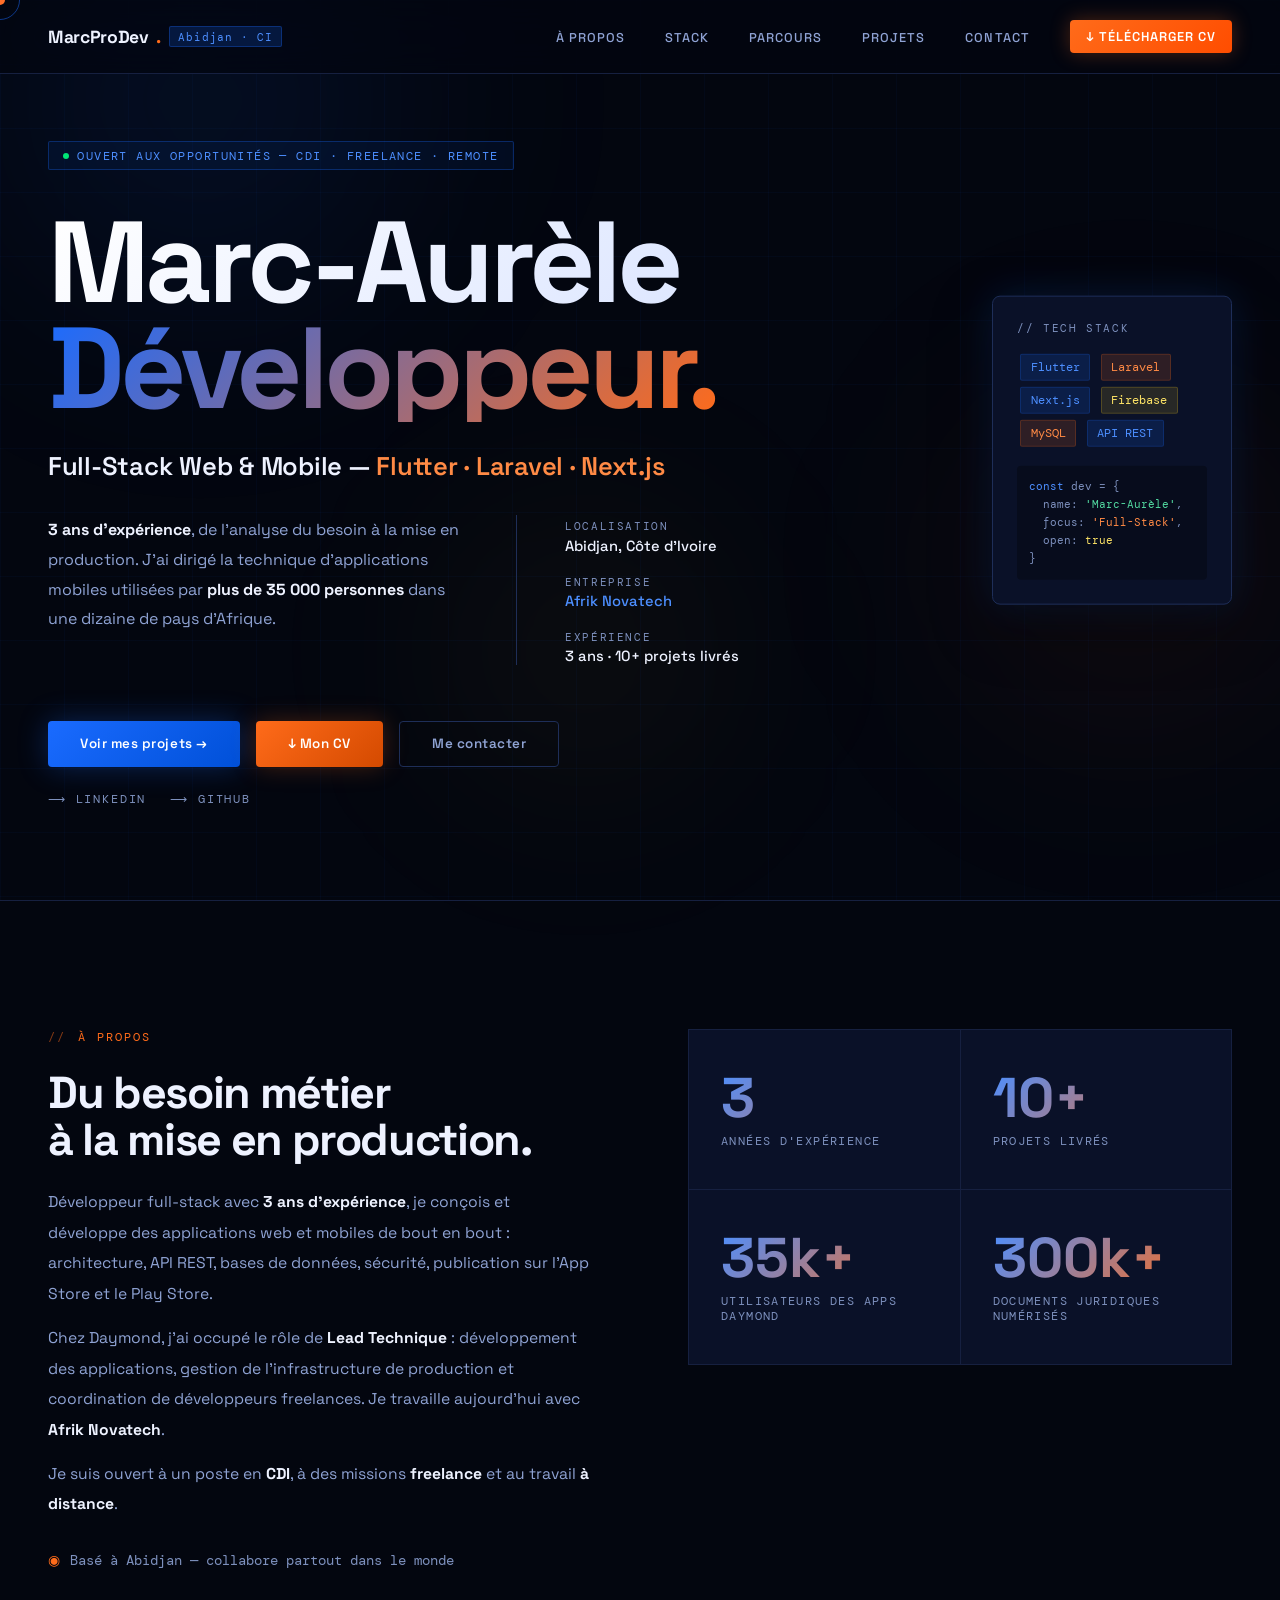
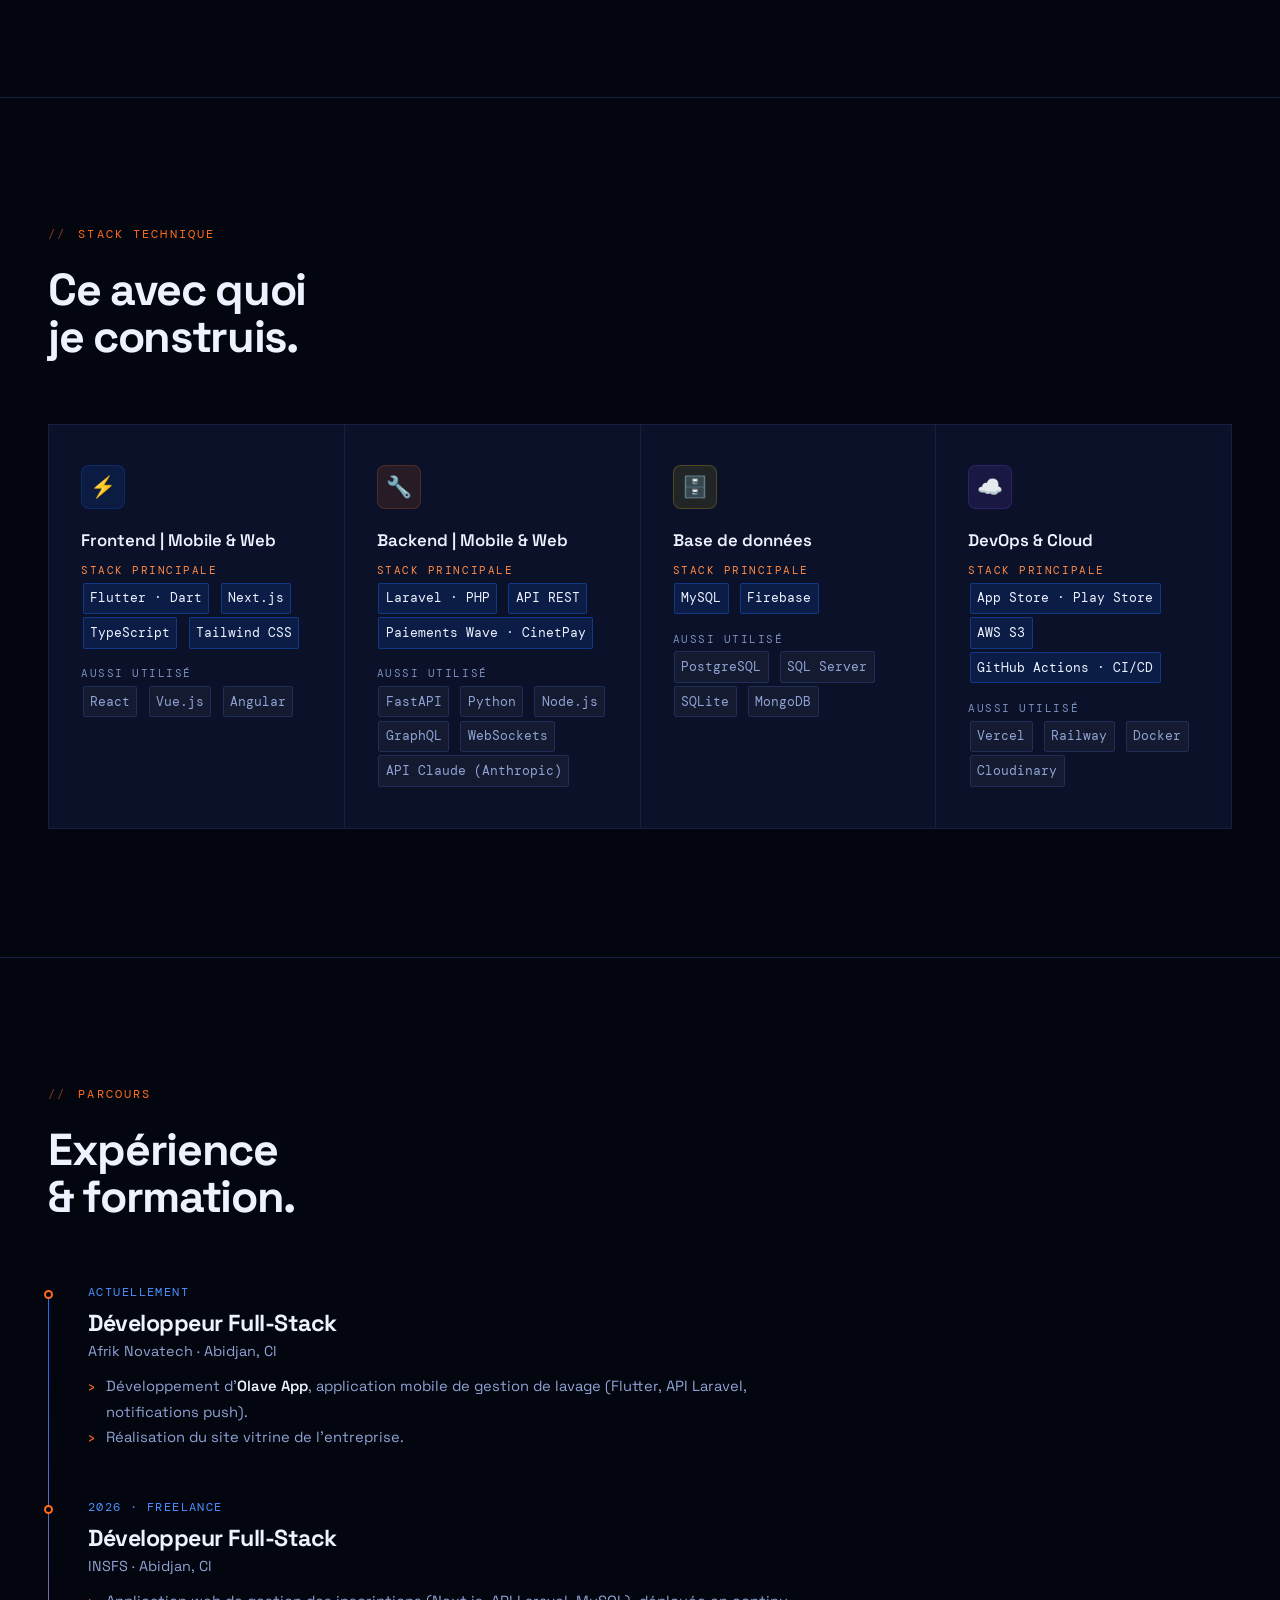
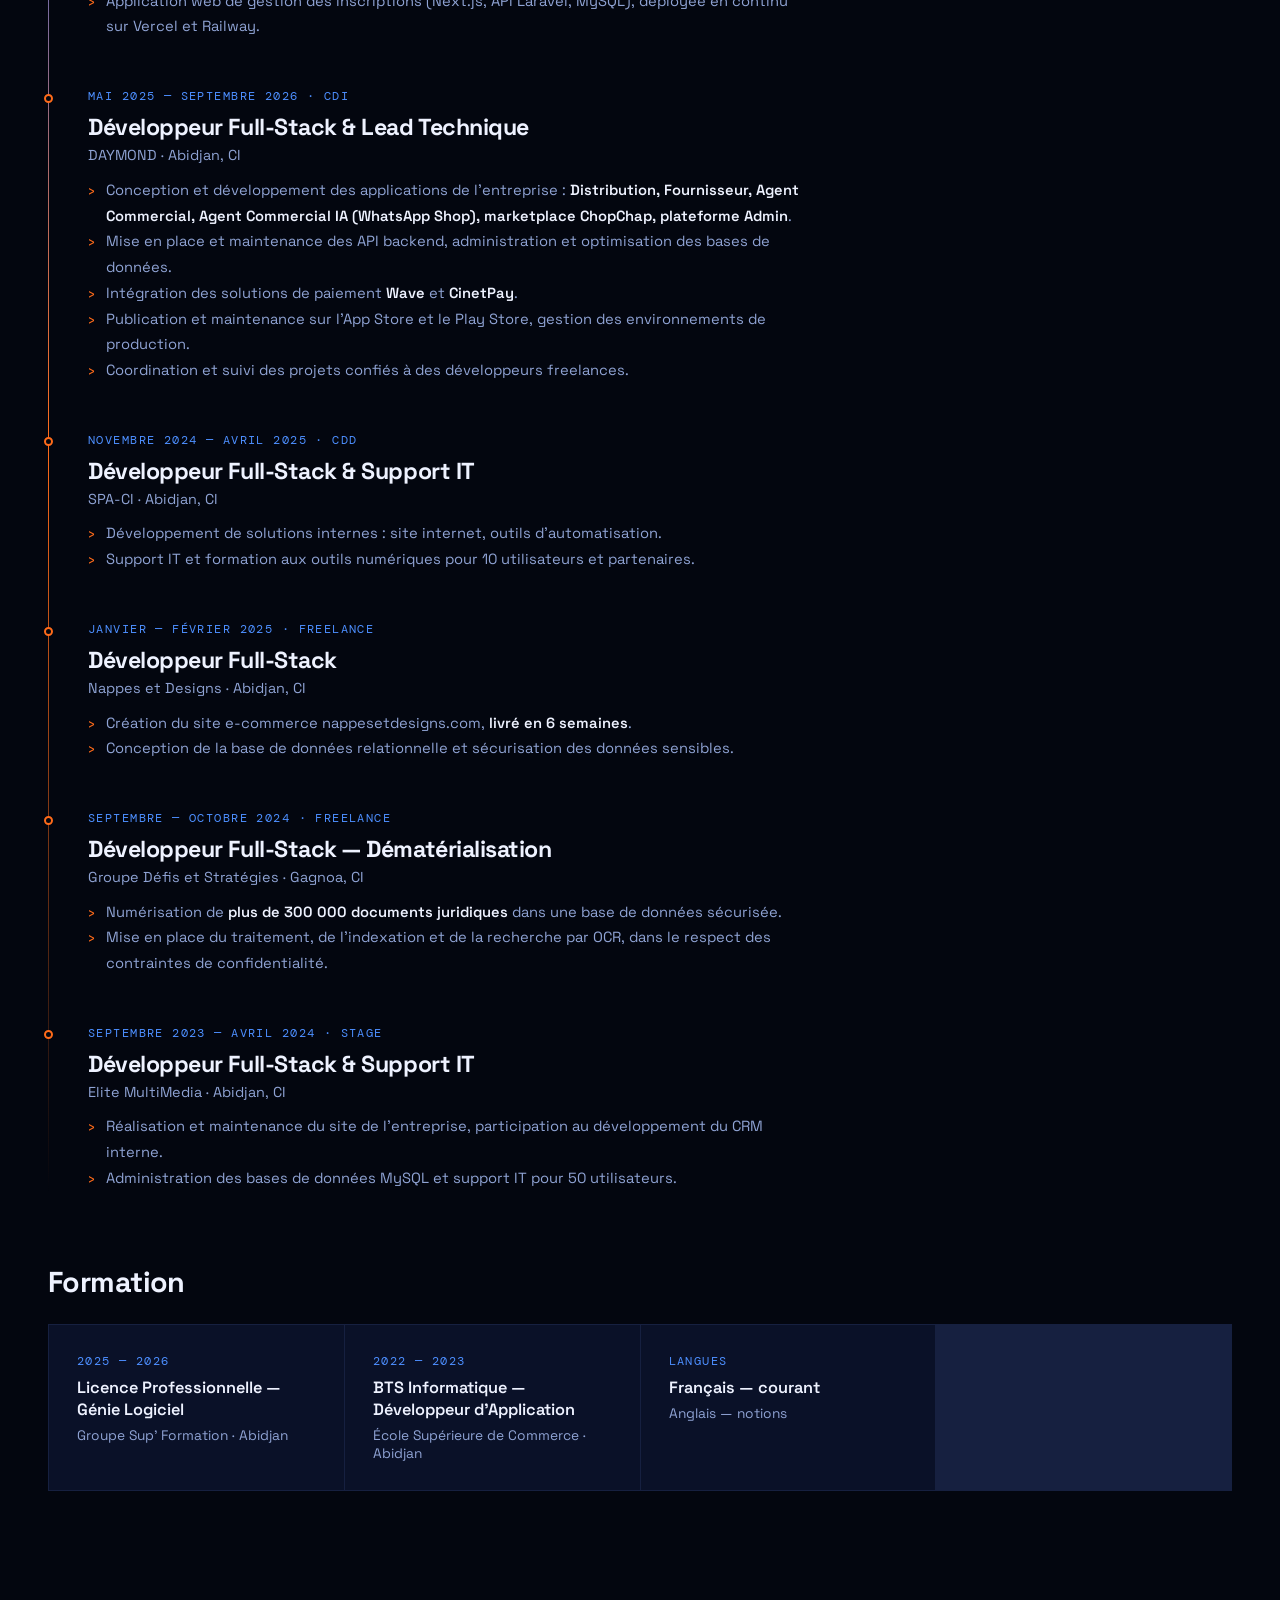
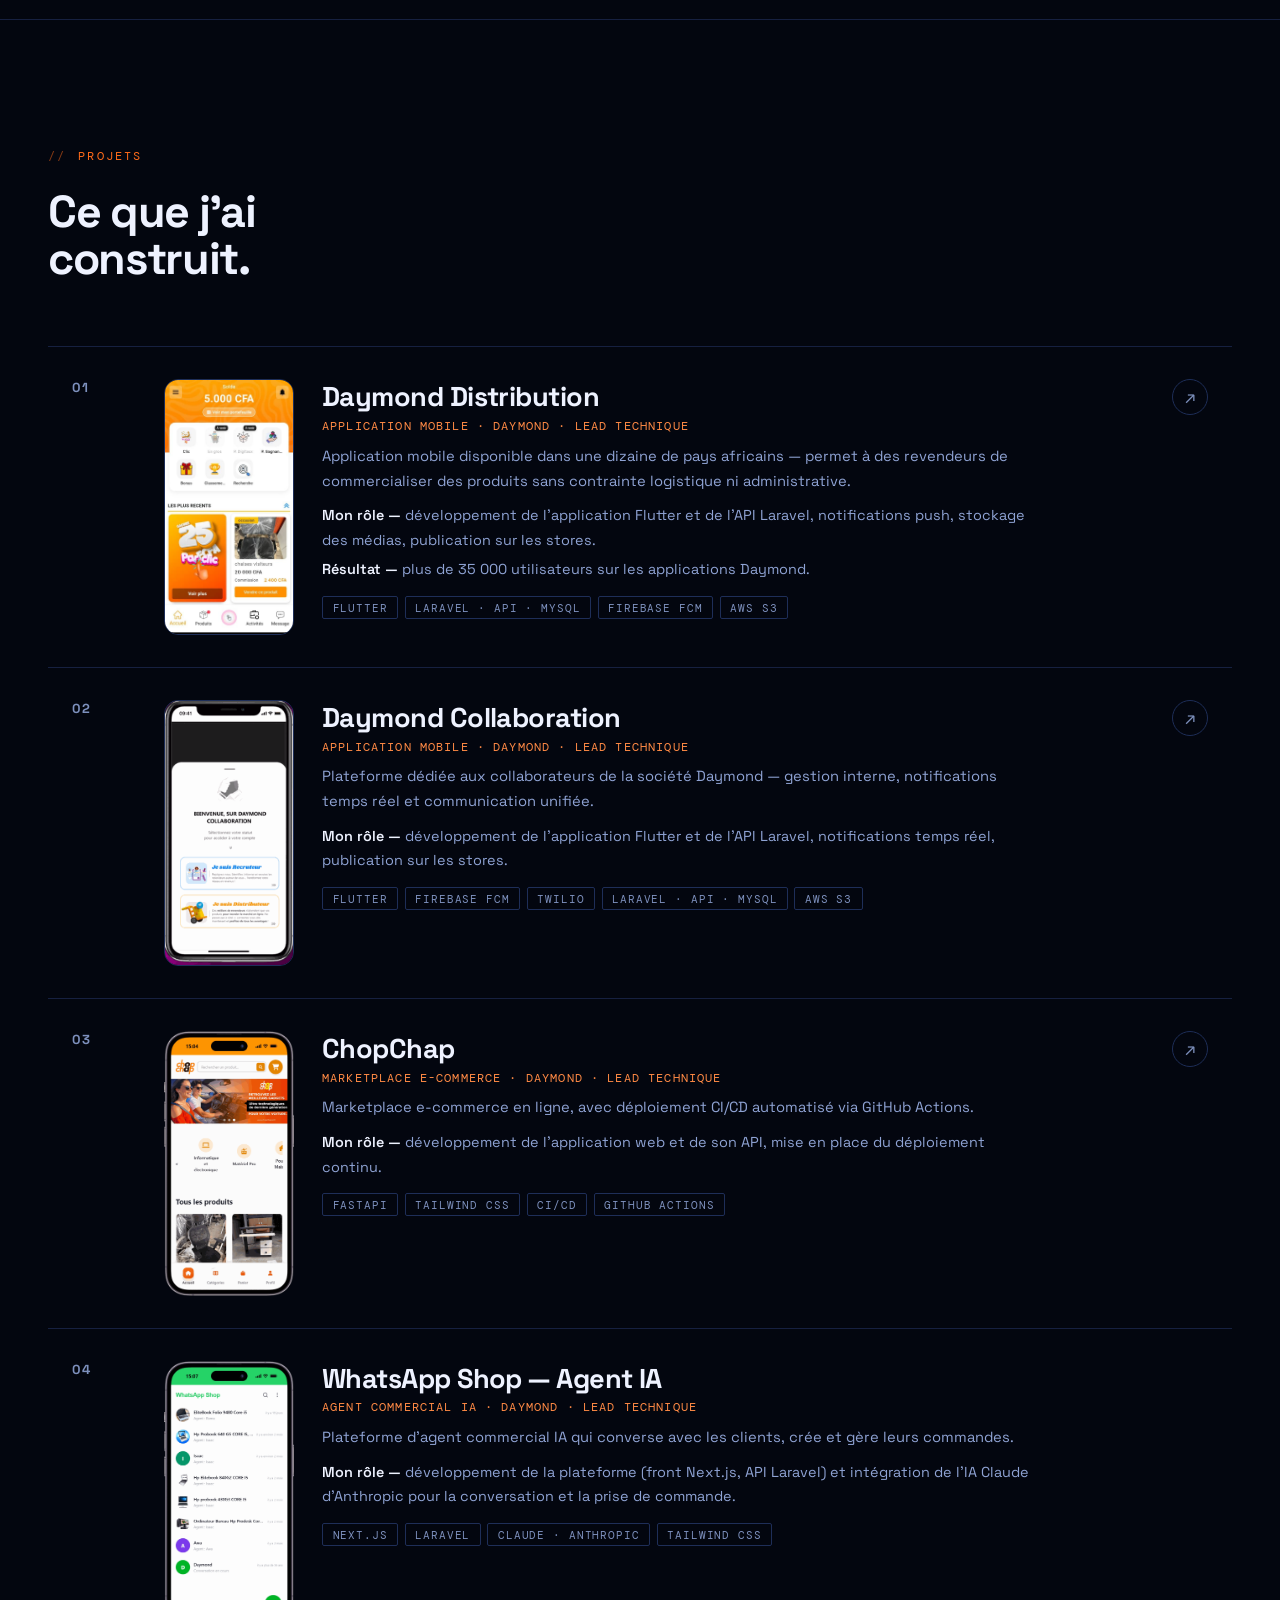
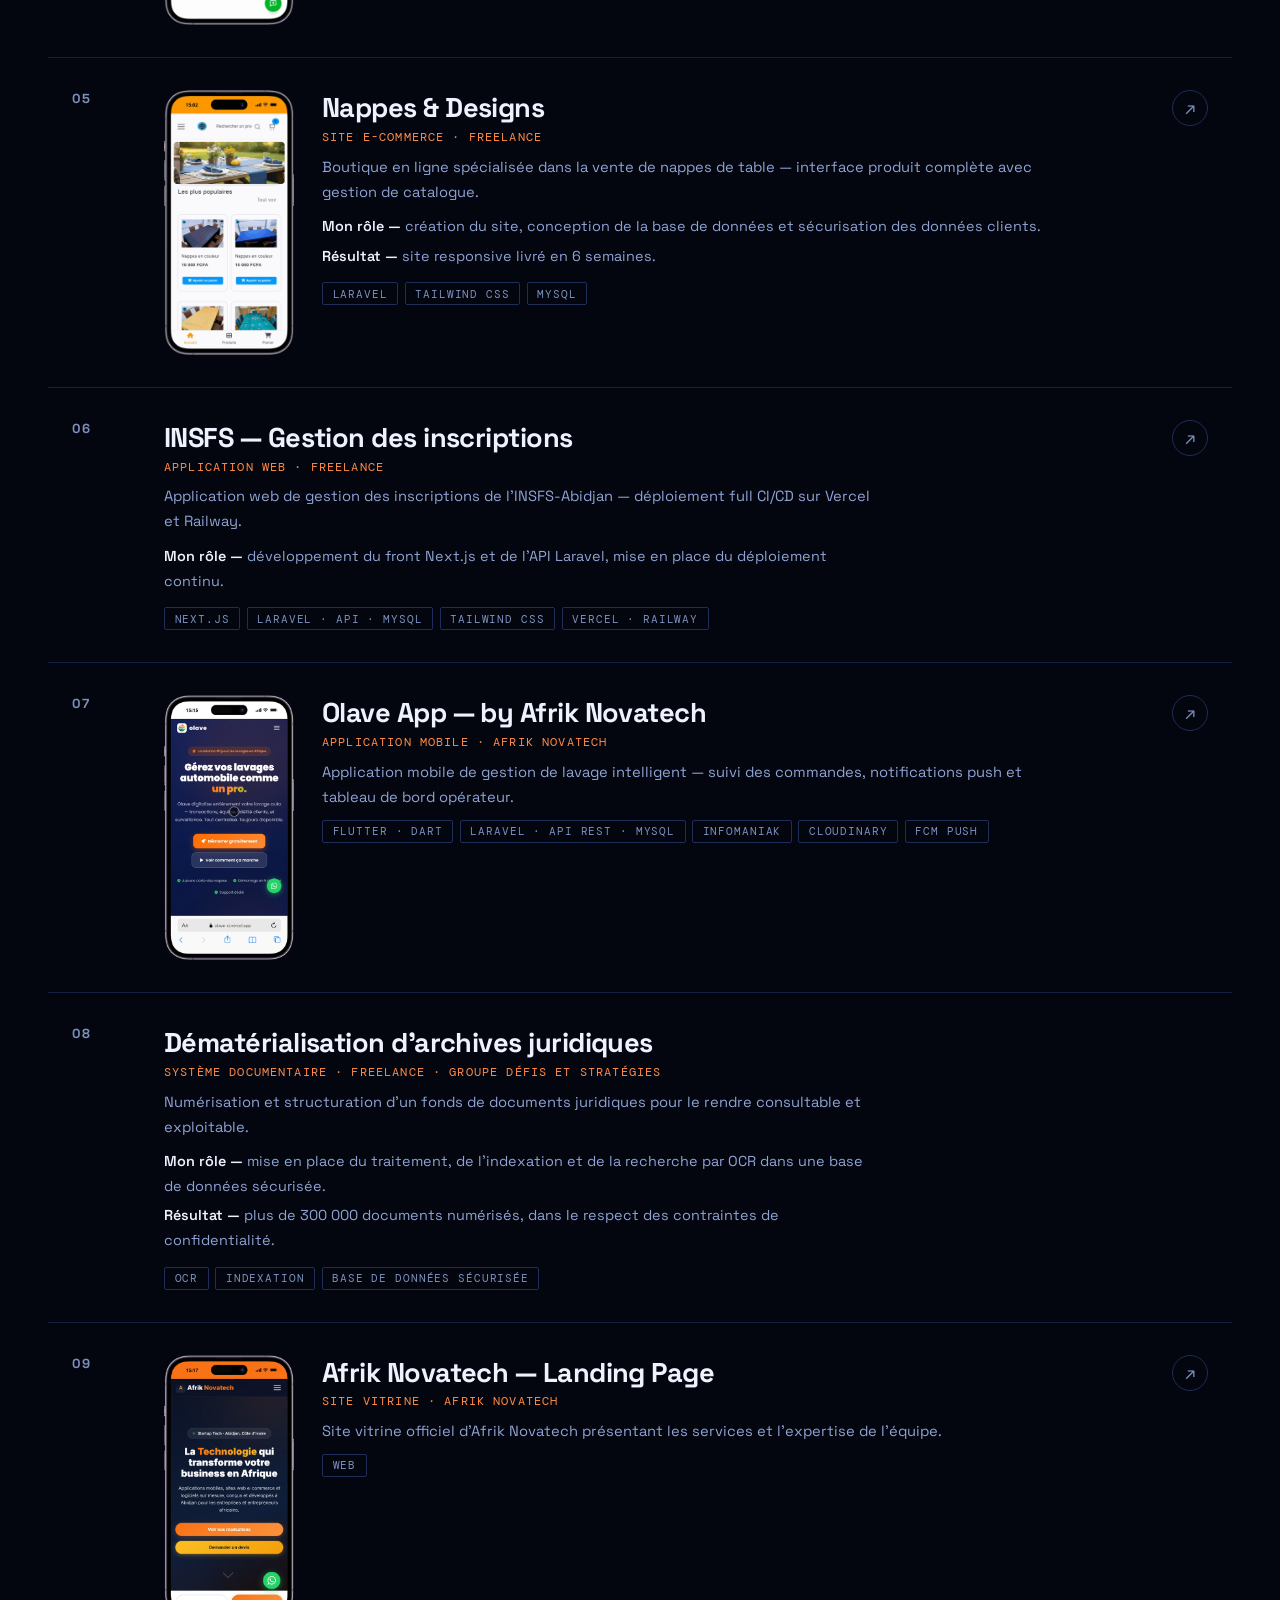
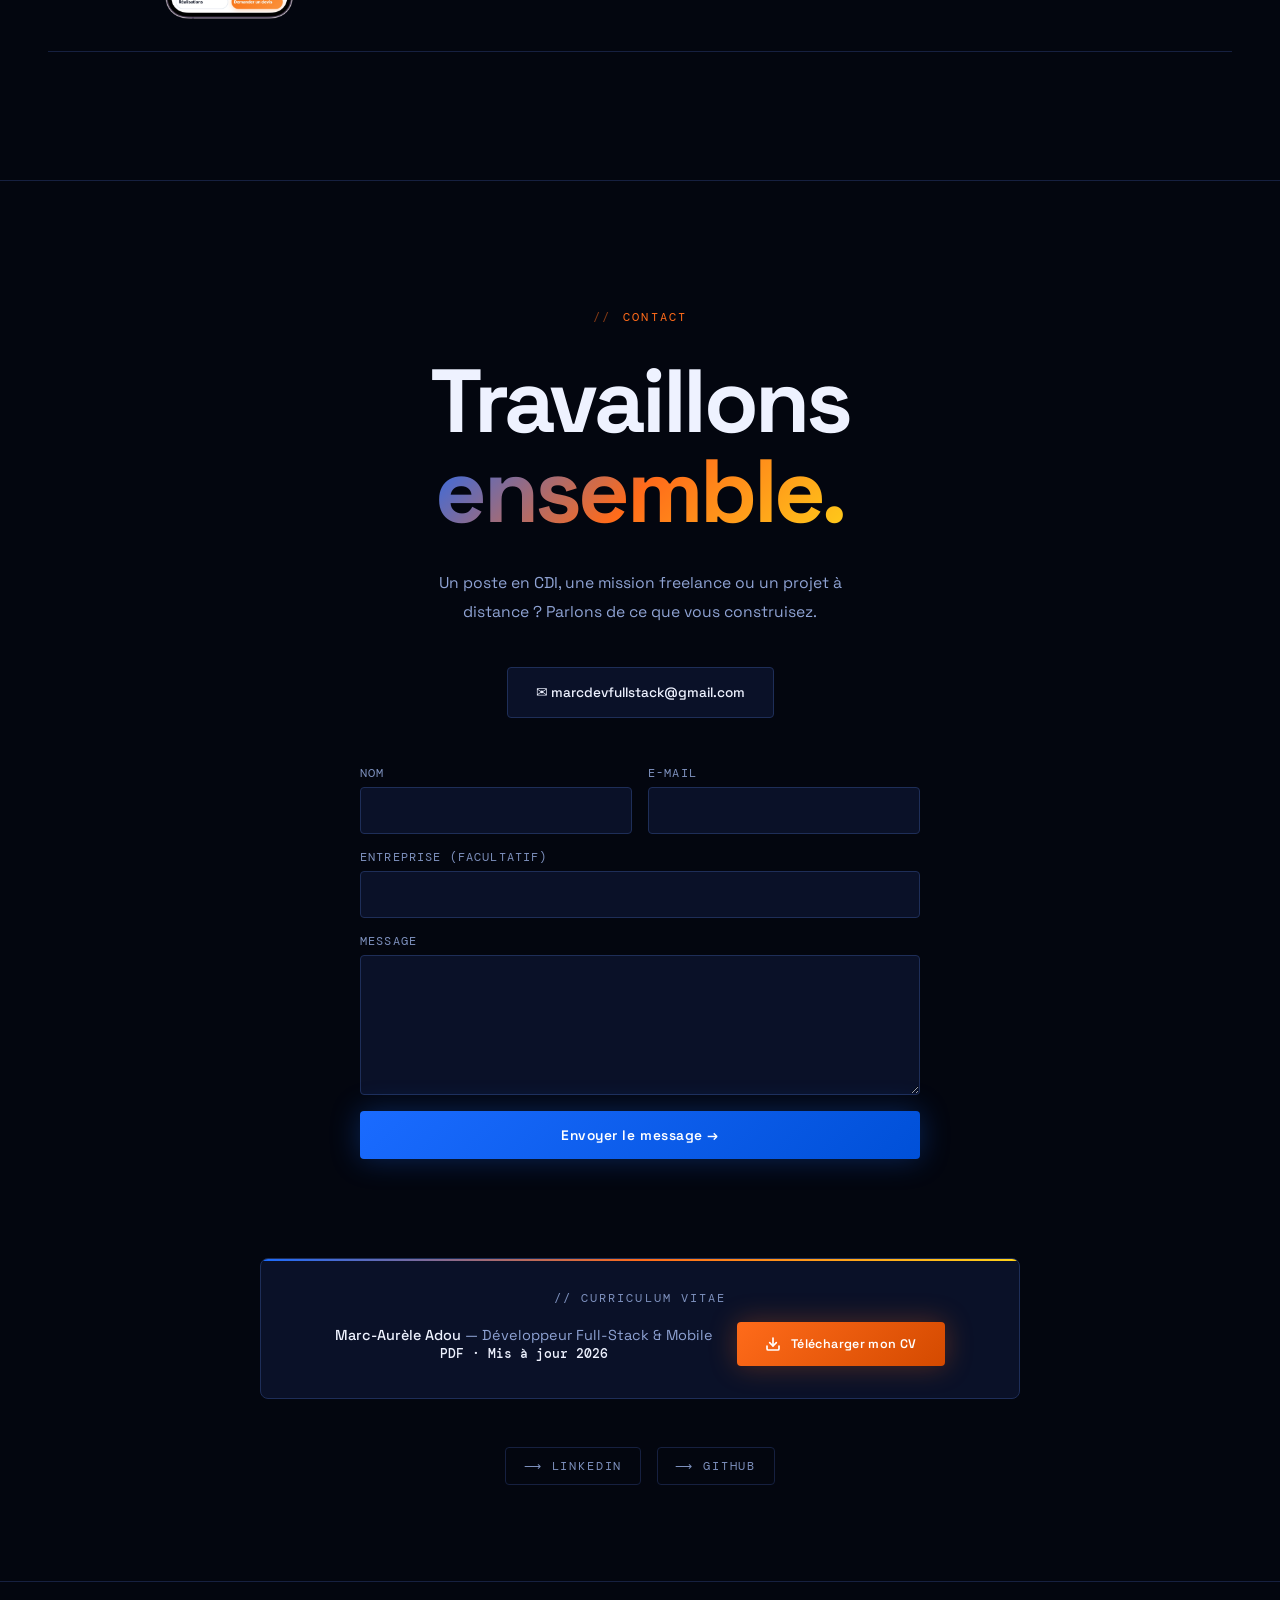
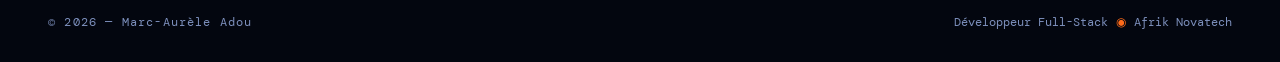
==== commit e7e09da1: "Publication : contenus Supabase mis à jour" ====
--- a/index.html
+++ b/index.html
@@ -3,15 +3,15 @@
 <head>
   <meta charset="UTF-8" />
   <meta name="viewport" content="width=device-width, initial-scale=1.0" />
-  <title>Marc-Aurèle Adou — Développeur Full-Stack Web & Mobile (Flutter, Laravel) · Abidjan</title>
-  <meta name="description" content="Développeur Full-Stack Web & Mobile basé à Abidjan. 3 ans d'expérience, 10+ projets livrés, applications Flutter et Laravel utilisées par plus de 35 000 personnes. Ouvert aux opportunités CDI, freelance et remote." />
+  <title>Marc-Aurèle Adou — Développeur Full-Stack Web &amp; Mobile (Flutter, Laravel) · Abidjan</title>
+  <meta name="description" content="Développeur Full-Stack Web &amp; Mobile basé à Abidjan. 3 ans d&#39;expérience, 10+ projets livrés, applications Flutter et Laravel utilisées par plus de 35 000 personnes. Ouvert aux opportunités CDI, freelance et remote." />
   <meta name="author" content="Marc-Aurèle Adou" />
   <meta name="theme-color" content="#03060f" />
   <meta property="og:type" content="website" />
   <meta property="og:locale" content="fr_FR" />
   <meta property="og:site_name" content="MarcProDev" />
-  <meta property="og:title" content="Marc-Aurèle Adou — Développeur Full-Stack Web & Mobile" />
-  <meta property="og:description" content="Flutter · Laravel · Next.js. 3 ans d'expérience, 10+ projets livrés, 35 000+ utilisateurs. Ouvert aux opportunités CDI, freelance et remote." />
+  <meta property="og:title" content="Marc-Aurèle Adou — Développeur Full-Stack Web &amp; Mobile (Flutter, Laravel) · Abidjan" />
+  <meta property="og:description" content="Développeur Full-Stack Web &amp; Mobile basé à Abidjan. 3 ans d&#39;expérience, 10+ projets livrés, applications Flutter et Laravel utilisées par plus de 35 000 personnes. Ouvert aux opportunités CDI, freelance et remote." />
   <meta property="og:image" content="assets/og-image.png" />
   <meta property="og:url" content="" />
   <meta name="twitter:card" content="summary_large_image" />
@@ -89,14 +89,7 @@
   <!-- Floating Code Card -->
   <div class="hero-card" aria-hidden="true">
     <div class="hero-card-title">// tech stack</div>
-    <div class="hero-pills" data-pf="heroPills"><!--pf:heroPills-->
-      <span class="skill-pill pill-blue">Flutter</span>
-      <span class="skill-pill pill-orange">Laravel</span>
-      <span class="skill-pill pill-blue">Next.js</span>
-      <span class="skill-pill pill-yellow">Firebase</span>
-      <span class="skill-pill pill-orange">MySQL</span>
-      <span class="skill-pill pill-blue">API REST</span>
-    <!--/pf:heroPills--></div>
+    <div class="hero-pills" data-pf="heroPills"><!--pf:heroPills--><span class="skill-pill pill-blue">Flutter</span> <span class="skill-pill pill-orange">Laravel</span> <span class="skill-pill pill-blue">Next.js</span> <span class="skill-pill pill-yellow">Firebase</span> <span class="skill-pill pill-orange">MySQL</span> <span class="skill-pill pill-blue">API REST</span><!--/pf:heroPills--></div>
     <div class="hero-card-code">
       <span class="c-blue">const</span> dev = {<br>
       &nbsp;&nbsp;name: <span class="c-green">'Marc-Aurèle'</span>,<br>
@@ -142,7 +135,7 @@
 <section id="projects">
   <div class="projects-head reveal">
     <div class="section-eyebrow">Projets</div>
-    <h2 class="section-title" data-pf="projectsTitle"><!--pf:projectsTitle-->Ce que j'ai<br>construit.<!--/pf:projectsTitle--></h2>
+    <h2 class="section-title" data-pf="projectsTitle"><!--pf:projectsTitle-->Ce que j&#39;ai<br>construit.<!--/pf:projectsTitle--></h2>
   </div>
 
   <div class="project-list" data-pf="projects"><!--pf:projects--><div class="project-item"><div class="project-num">01</div><div class="project-info has-shot"><div class="project-shot raw"><img src="assets/project-daymond-distribution.jpg" alt="Capture du projet Daymond Distribution" loading="lazy" /></div><div class="project-body"><div class="project-name">Daymond Distribution</div><div class="project-context">Application mobile · Daymond · Lead Technique</div><div class="project-desc">Application mobile disponible dans une dizaine de pays africains — permet à des revendeurs de commercialiser des produits sans contrainte logistique ni administrative.</div><div class="project-facts"><div><b>Mon rôle —</b> développement de l&#39;application Flutter et de l&#39;API Laravel, notifications push, stockage des médias, publication sur les stores.</div><div><b>Résultat —</b> plus de 35 000 utilisateurs sur les applications Daymond.</div></div><div class="project-tags"><span class="tag">Flutter</span><span class="tag">Laravel · API · MySQL</span><span class="tag">Firebase FCM</span><span class="tag">AWS S3</span></div></div></div><a href="https://play.google.com/store/apps/details?id=com.daymondboutique.distribution_frontend" target="_blank" rel="noopener noreferrer" class="project-link" aria-label="Ouvrir Daymond Distribution dans un nouvel onglet">↗</a></div><div class="project-item"><div class="project-num">02</div><div class="project-info has-shot"><div class="project-shot crop"><img src="assets/project-collaboration.png" alt="Capture du projet Daymond Collaboration" loading="lazy" /></div><div class="project-body"><div class="project-name">Daymond Collaboration</div><div class="project-context">Application mobile · Daymond · Lead Technique</div><div class="project-desc">Plateforme dédiée aux collaborateurs de la société Daymond — gestion interne, notifications temps réel et communication unifiée.</div><div class="project-facts"><div><b>Mon rôle —</b> développement de l&#39;application Flutter et de l&#39;API Laravel, notifications temps réel, publication sur les stores.</div></div><div class="project-tags"><span class="tag">Flutter</span><span class="tag">Firebase FCM</span><span class="tag">Twilio</span><span class="tag">Laravel · API · MySQL</span><span class="tag">AWS S3</span></div></div></div><a href="https://play.google.com/store/apps/details?id=com.innovat.daymond_collaboration_app" target="_blank" rel="noopener noreferrer" class="project-link" aria-label="Ouvrir Daymond Collaboration dans un nouvel onglet">↗</a></div><div class="project-item"><div class="project-num">03</div><div class="project-info has-shot"><div class="project-shot"><img src="assets/project-chopchap.png" alt="Capture du projet ChopChap" loading="lazy" /></div><div class="project-body"><div class="project-name">ChopChap</div><div class="project-context">Marketplace e-commerce · Daymond · Lead Technique</div><div class="project-desc">Marketplace e-commerce en ligne, avec déploiement CI/CD automatisé via GitHub Actions.</div><div class="project-facts"><div><b>Mon rôle —</b> développement de l&#39;application web et de son API, mise en place du déploiement continu.</div></div><div class="project-tags"><span class="tag">FastAPI</span><span class="tag">Tailwind CSS</span><span class="tag">CI/CD</span><span class="tag">GitHub Actions</span></div></div></div><a href="https://chopchap.com/" target="_blank" rel="noopener noreferrer" class="project-link" aria-label="Ouvrir ChopChap dans un nouvel onglet">↗</a></div><div class="project-item"><div class="project-num">04</div><div class="project-info has-shot"><div class="project-shot"><img src="assets/project-whatsappshop.png" alt="Capture du projet WhatsApp Shop — Agent IA" loading="lazy" /></div><div class="project-body"><div class="project-name">WhatsApp Shop — Agent IA</div><div class="project-context">Agent commercial IA · Daymond · Lead Technique</div><div class="project-desc">Plateforme d&#39;agent commercial IA qui converse avec les clients, crée et gère leurs commandes.</div><div class="project-facts"><div><b>Mon rôle —</b> développement de la plateforme (front Next.js, API Laravel) et intégration de l&#39;IA Claude d&#39;Anthropic pour la conversation et la prise de commande.</div></div><div class="project-tags"><span class="tag">Next.js</span><span class="tag">Laravel</span><span class="tag">Claude · Anthropic</span><span class="tag">Tailwind CSS</span></div></div></div><span></span></div><div class="project-item"><div class="project-num">05</div><div class="project-info has-shot"><div class="project-shot"><img src="assets/project-nappesetdesigns.png" alt="Capture du projet Nappes &amp; Designs" loading="lazy" /></div><div class="project-body"><div class="project-name">Nappes &amp; Designs</div><div class="project-context">Site e-commerce · Freelance</div><div class="project-desc">Boutique en ligne spécialisée dans la vente de nappes de table — interface produit complète avec gestion de catalogue.</div><div class="project-facts"><div><b>Mon rôle —</b> création du site, conception de la base de données et sécurisation des données clients.</div><div><b>Résultat —</b> site responsive livré en 6 semaines.</div></div><div class="project-tags"><span class="tag">Laravel</span><span class="tag">Tailwind CSS</span><span class="tag">MySQL</span></div></div></div><a href="https://nappesetdesigns.com/" target="_blank" rel="noopener noreferrer" class="project-link" aria-label="Ouvrir Nappes &amp; Designs dans un nouvel onglet">↗</a></div><div class="project-item"><div class="project-num">06</div><div class="project-info"><div class="project-name">INSFS — Gestion des inscriptions</div><div class="project-context">Application web · Freelance</div><div class="project-desc">Application web de gestion des inscriptions de l&#39;INSFS-Abidjan — déploiement full CI/CD sur Vercel et Railway.</div><div class="project-facts"><div><b>Mon rôle —</b> développement du front Next.js et de l&#39;API Laravel, mise en place du déploiement continu.</div></div><div class="project-tags"><span class="tag">Next.js</span><span class="tag">Laravel · API · MySQL</span><span class="tag">Tailwind CSS</span><span class="tag">Vercel · Railway</span></div></div><a href="https://insfs-gestion.vercel.app/" target="_blank" rel="noopener noreferrer" class="project-link" aria-label="Ouvrir INSFS — Gestion des inscriptions dans un nouvel onglet">↗</a></div><div class="project-item"><div class="project-num">07</div><div class="project-info has-shot"><div class="project-shot"><img src="assets/project-olave.png" alt="Capture du projet Olave App — by Afrik Novatech" loading="lazy" /></div><div class="project-body"><div class="project-name">Olave App — by Afrik Novatech</div><div class="project-context">Application mobile · Afrik Novatech</div><div class="project-desc">Application mobile de gestion de lavage intelligent — suivi des commandes, notifications push et tableau de bord opérateur.</div><div class="project-tags"><span class="tag">Flutter · Dart</span><span class="tag">Laravel · API REST · MySQL</span><span class="tag">Infomaniak</span><span class="tag">Cloudinary</span><span class="tag">FCM Push</span></div></div></div><a href="https://olave-ci.vercel.app/" target="_blank" rel="noopener noreferrer" class="project-link" aria-label="Ouvrir Olave App — by Afrik Novatech dans un nouvel onglet">↗</a></div><div class="project-item"><div class="project-num">08</div><div class="project-info"><div class="project-name">Dématérialisation d&#39;archives juridiques</div><div class="project-context">Système documentaire · Freelance · Groupe Défis et Stratégies</div><div class="project-desc">Numérisation et structuration d&#39;un fonds de documents juridiques pour le rendre consultable et exploitable.</div><div class="project-facts"><div><b>Mon rôle —</b> mise en place du traitement, de l&#39;indexation et de la recherche par OCR dans une base de données sécurisée.</div><div><b>Résultat —</b> plus de 300 000 documents numérisés, dans le respect des contraintes de confidentialité.</div></div><div class="project-tags"><span class="tag">OCR</span><span class="tag">Indexation</span><span class="tag">Base de données sécurisée</span></div></div><span></span></div><div class="project-item"><div class="project-num">09</div><div class="project-info has-shot"><div class="project-shot"><img src="assets/project-afriknovatech.png" alt="Capture du projet Afrik Novatech — Landing Page" loading="lazy" /></div><div class="project-body"><div class="project-name">Afrik Novatech — Landing Page</div><div class="project-context">Site vitrine · Afrik Novatech</div><div class="project-desc">Site vitrine officiel d&#39;Afrik Novatech présentant les services et l&#39;expertise de l&#39;équipe.</div><div class="project-tags"><span class="tag">Web</span></div></div></div><a href="https://www.afriknovatech.com/" target="_blank" rel="noopener noreferrer" class="project-link" aria-label="Ouvrir Afrik Novatech — Landing Page dans un nouvel onglet">↗</a></div><!--/pf:projects--></div>
@@ -152,7 +145,7 @@
 <section id="testimonials" hidden>
   <div class="testi-head">
     <div class="section-eyebrow">Témoignages</div>
-    <h2 class="section-title" data-pf="testimonialsTitle"><!--pf:testimonialsTitle-->Ce qu'ils disent<br>de mon travail.<!--/pf:testimonialsTitle--></h2>
+    <h2 class="section-title" data-pf="testimonialsTitle"><!--pf:testimonialsTitle-->Ce qu&#39;ils disent<br>de mon travail.<!--/pf:testimonialsTitle--></h2>
   </div>
   <div class="testi-grid" data-pf="testimonials"><!--pf:testimonials--><!--/pf:testimonials--></div>
 </section>
@@ -161,9 +154,7 @@
 <section id="contact">
   <div class="contact-inner reveal">
     <div class="section-eyebrow" style="justify-content:center">Contact</div>
-    <div class="contact-big" data-pf="contactTitle"><!--pf:contactTitle-->
-      Travaillons<br><span class="grad">ensemble.</span>
-    <!--/pf:contactTitle--></div>
+    <div class="contact-big" data-pf="contactTitle"><!--pf:contactTitle-->Travaillons<br><span class="grad">ensemble.</span><!--/pf:contactTitle--></div>
     <p class="contact-desc" data-pf="contactDesc"><!--pf:contactDesc-->Un poste en CDI, une mission freelance ou un projet à distance ? Parlons de ce que vous construisez.<!--/pf:contactDesc--></p>
     <div class="contact-actions" data-pf="contactActions"><!--pf:contactActions--><a href="mailto:marcdevfullstack@gmail.com" class="contact-email-badge">✉ marcdevfullstack@gmail.com</a><!--/pf:contactActions--></div>
 
